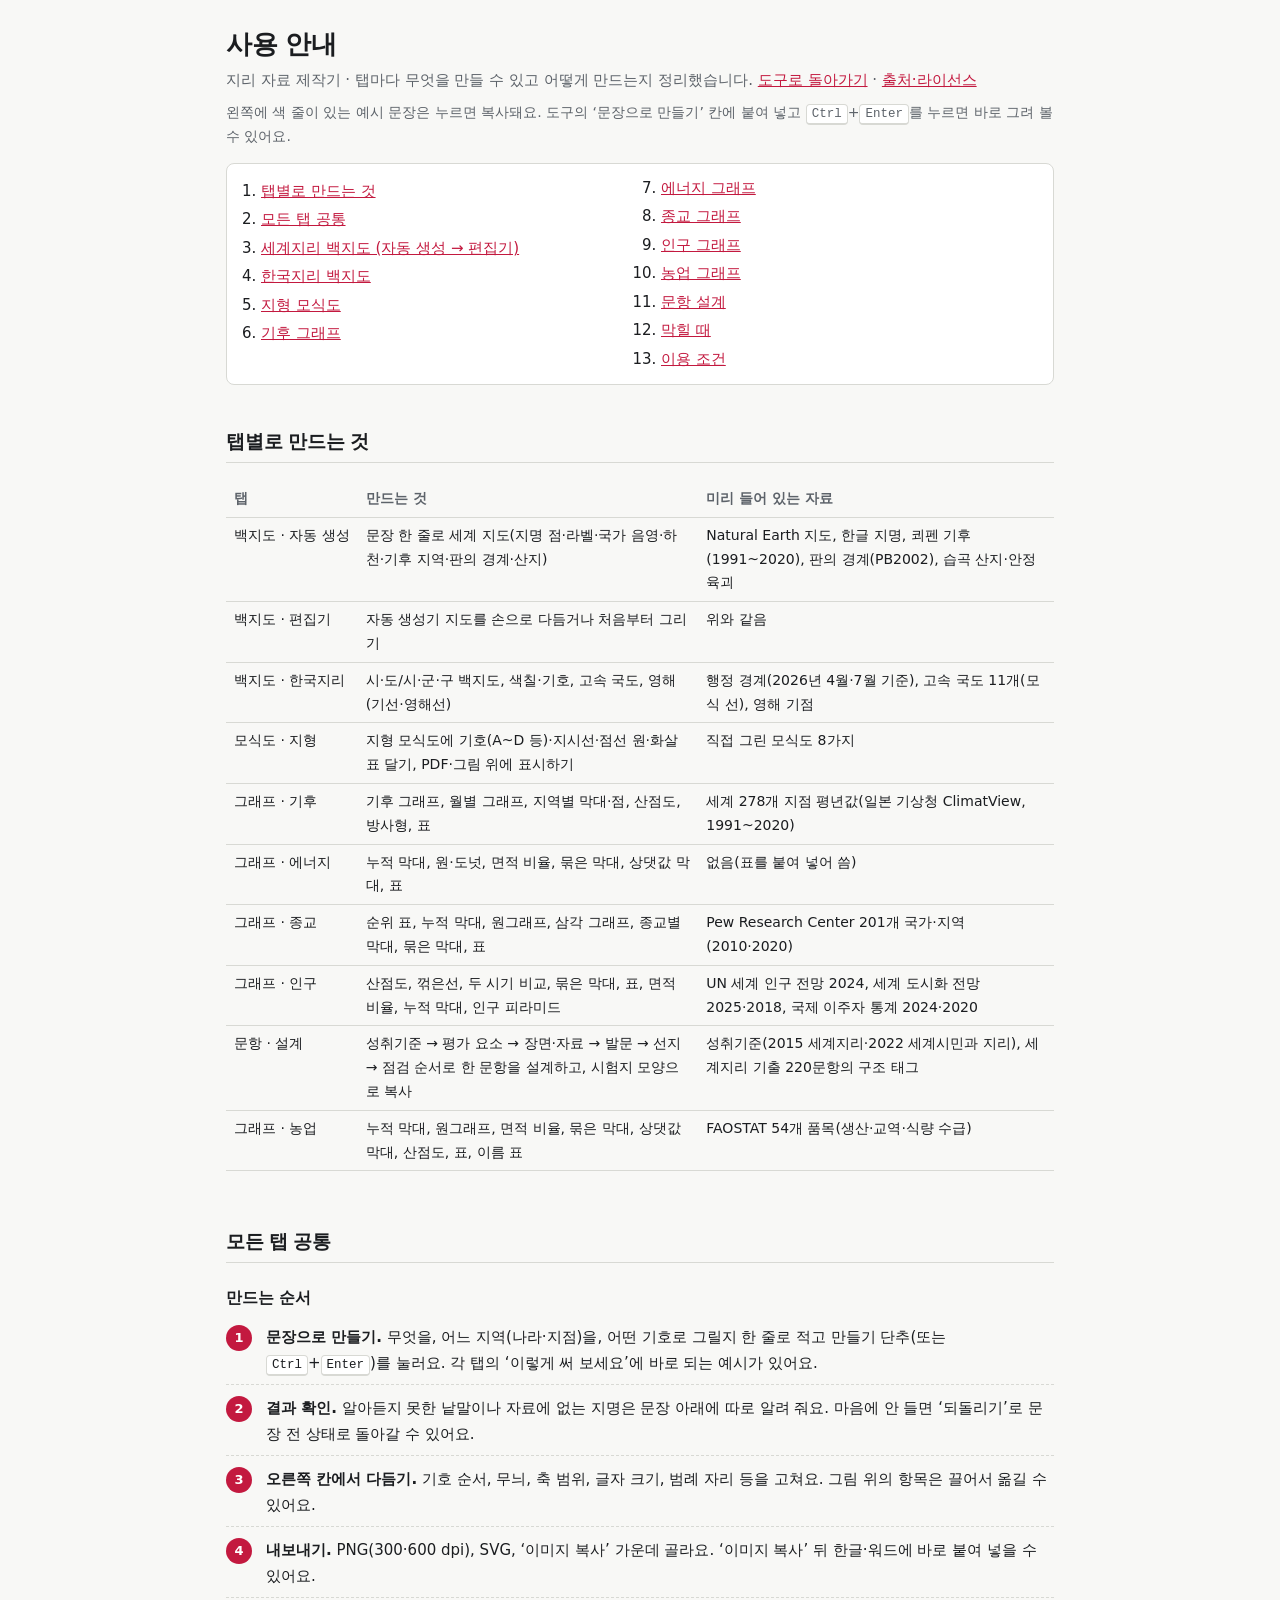
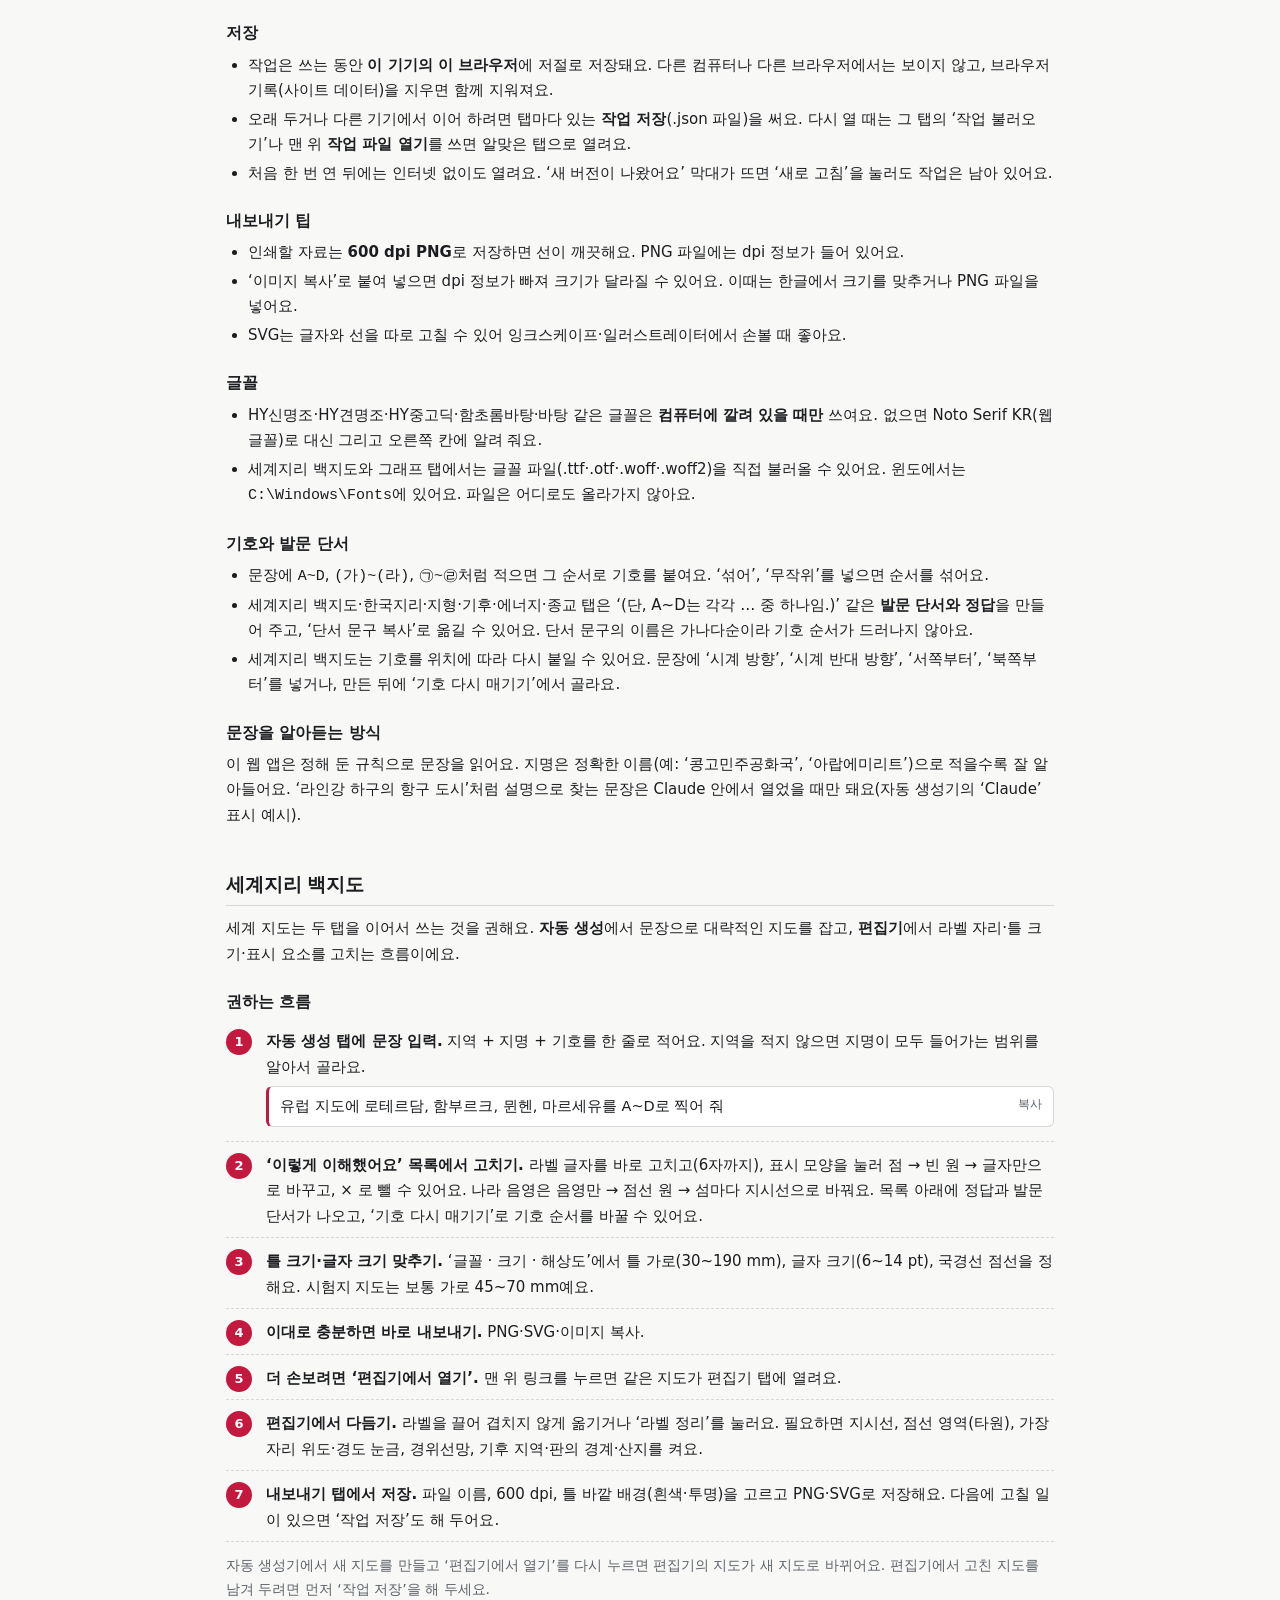
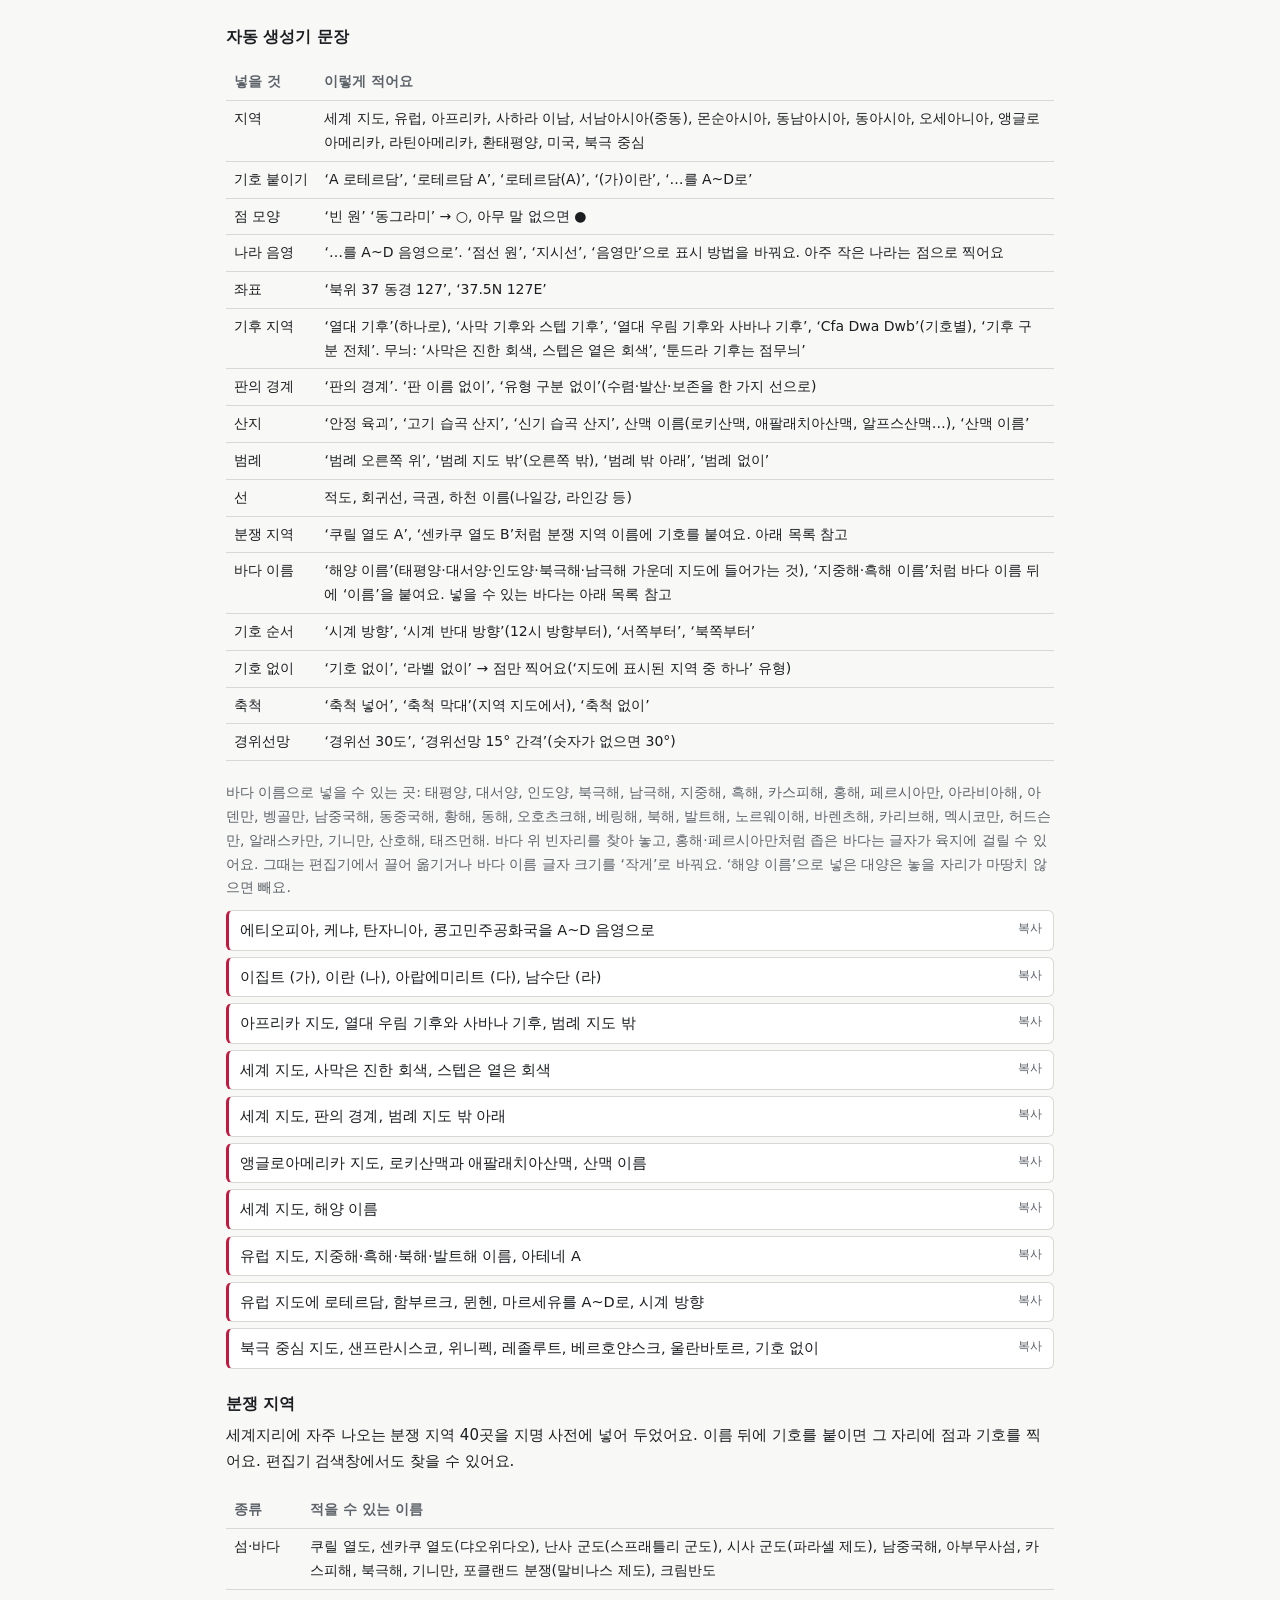
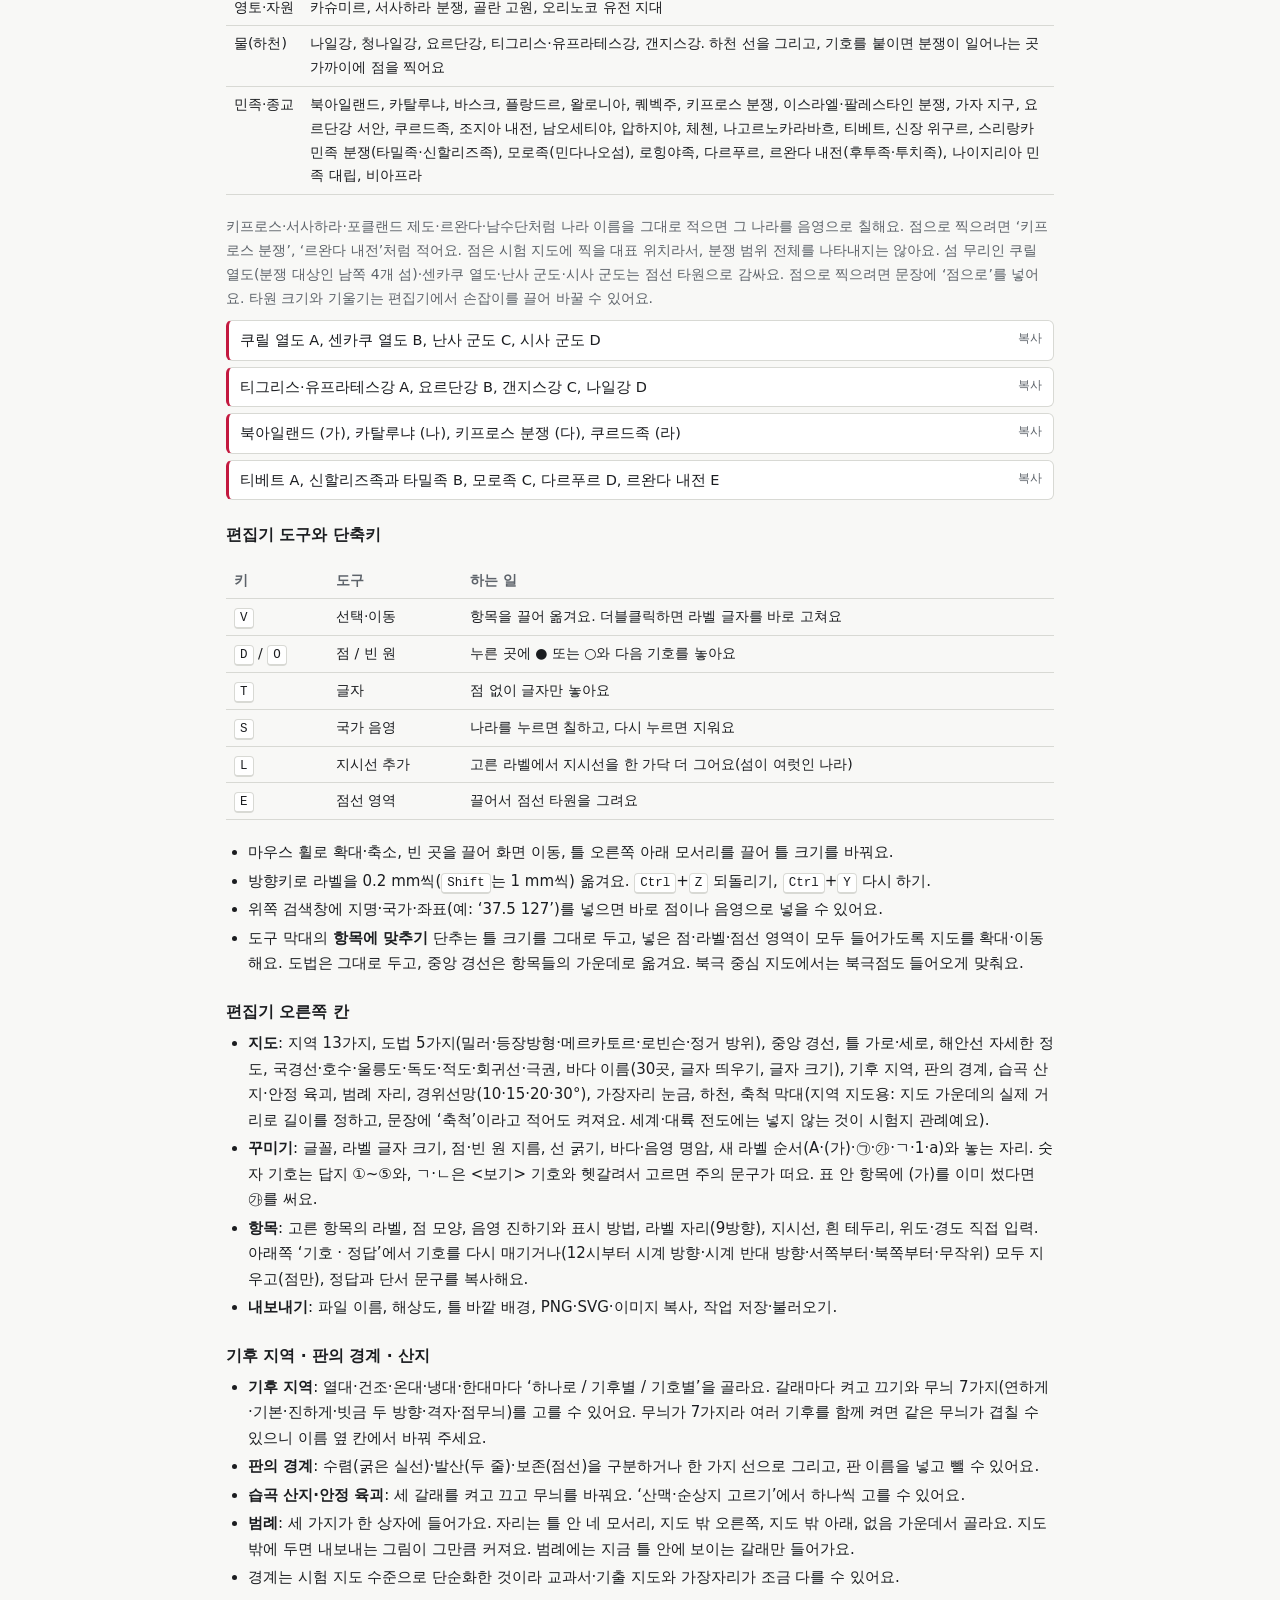
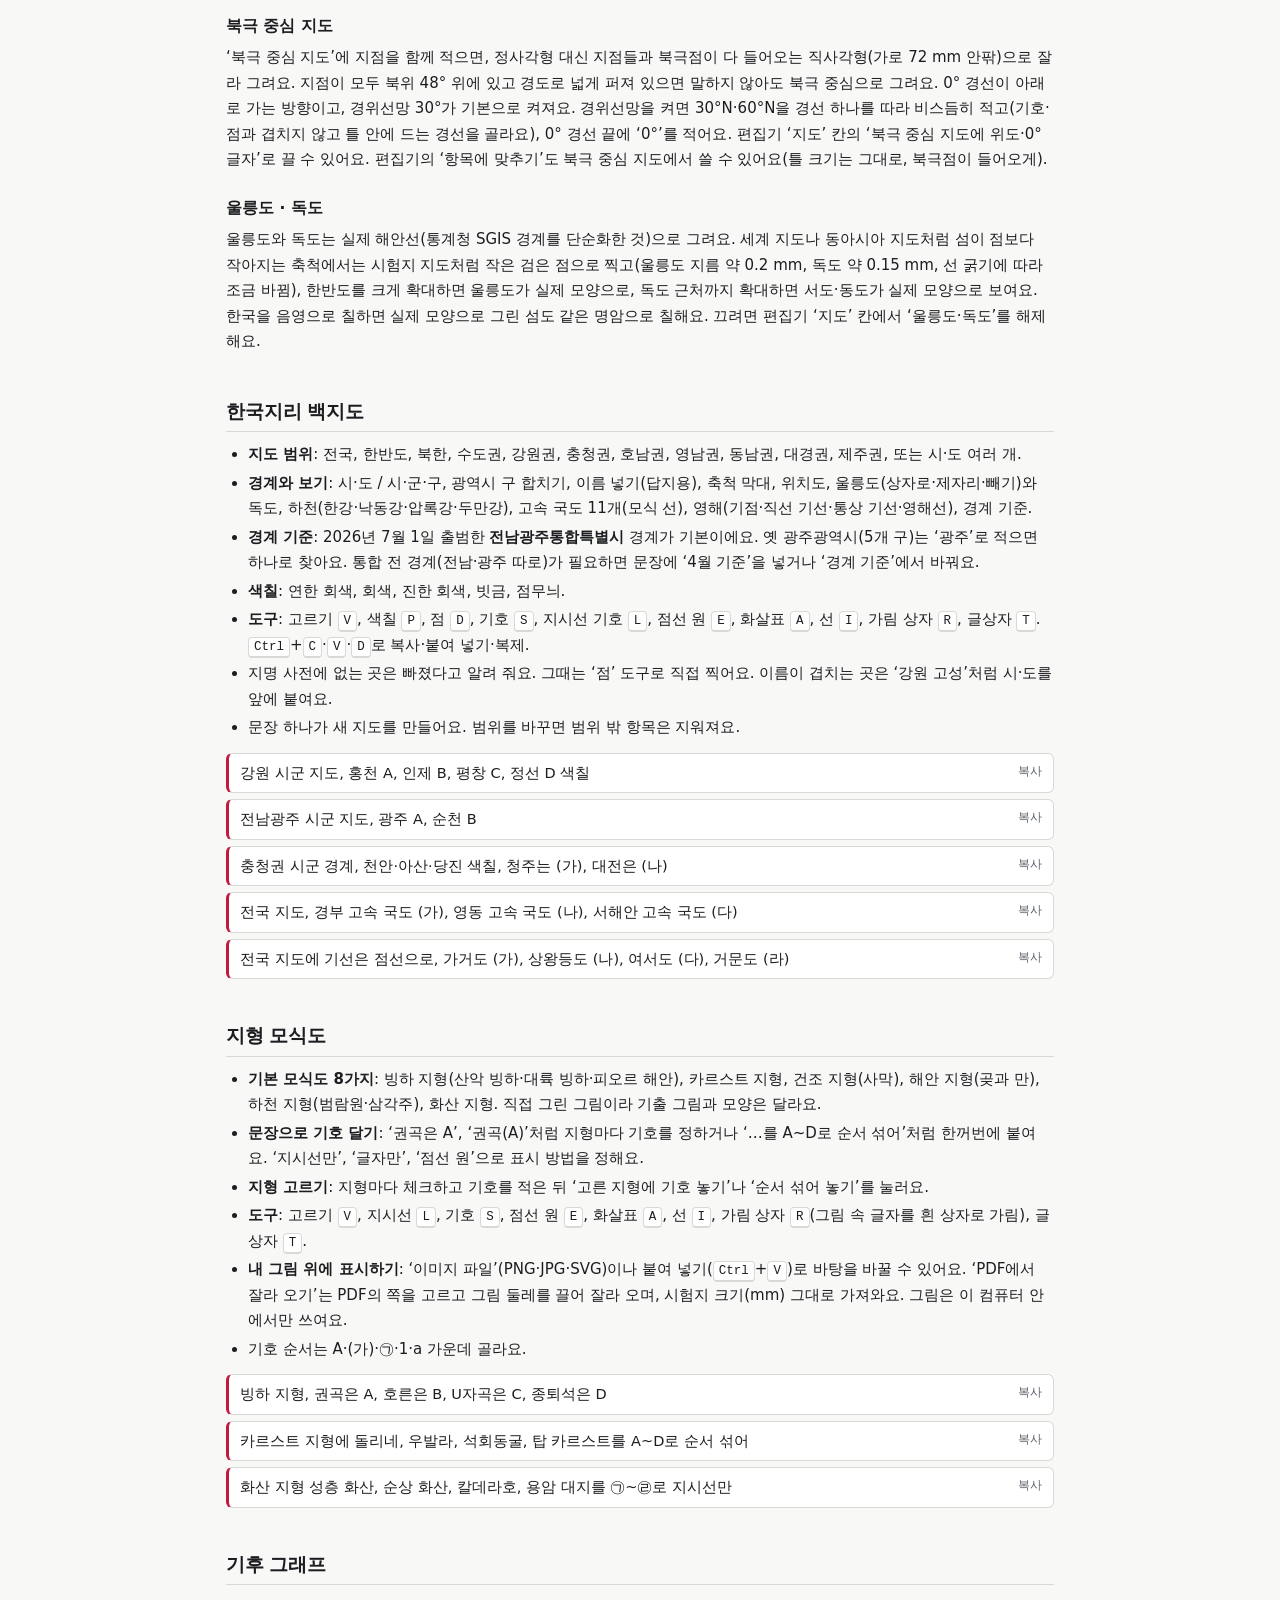
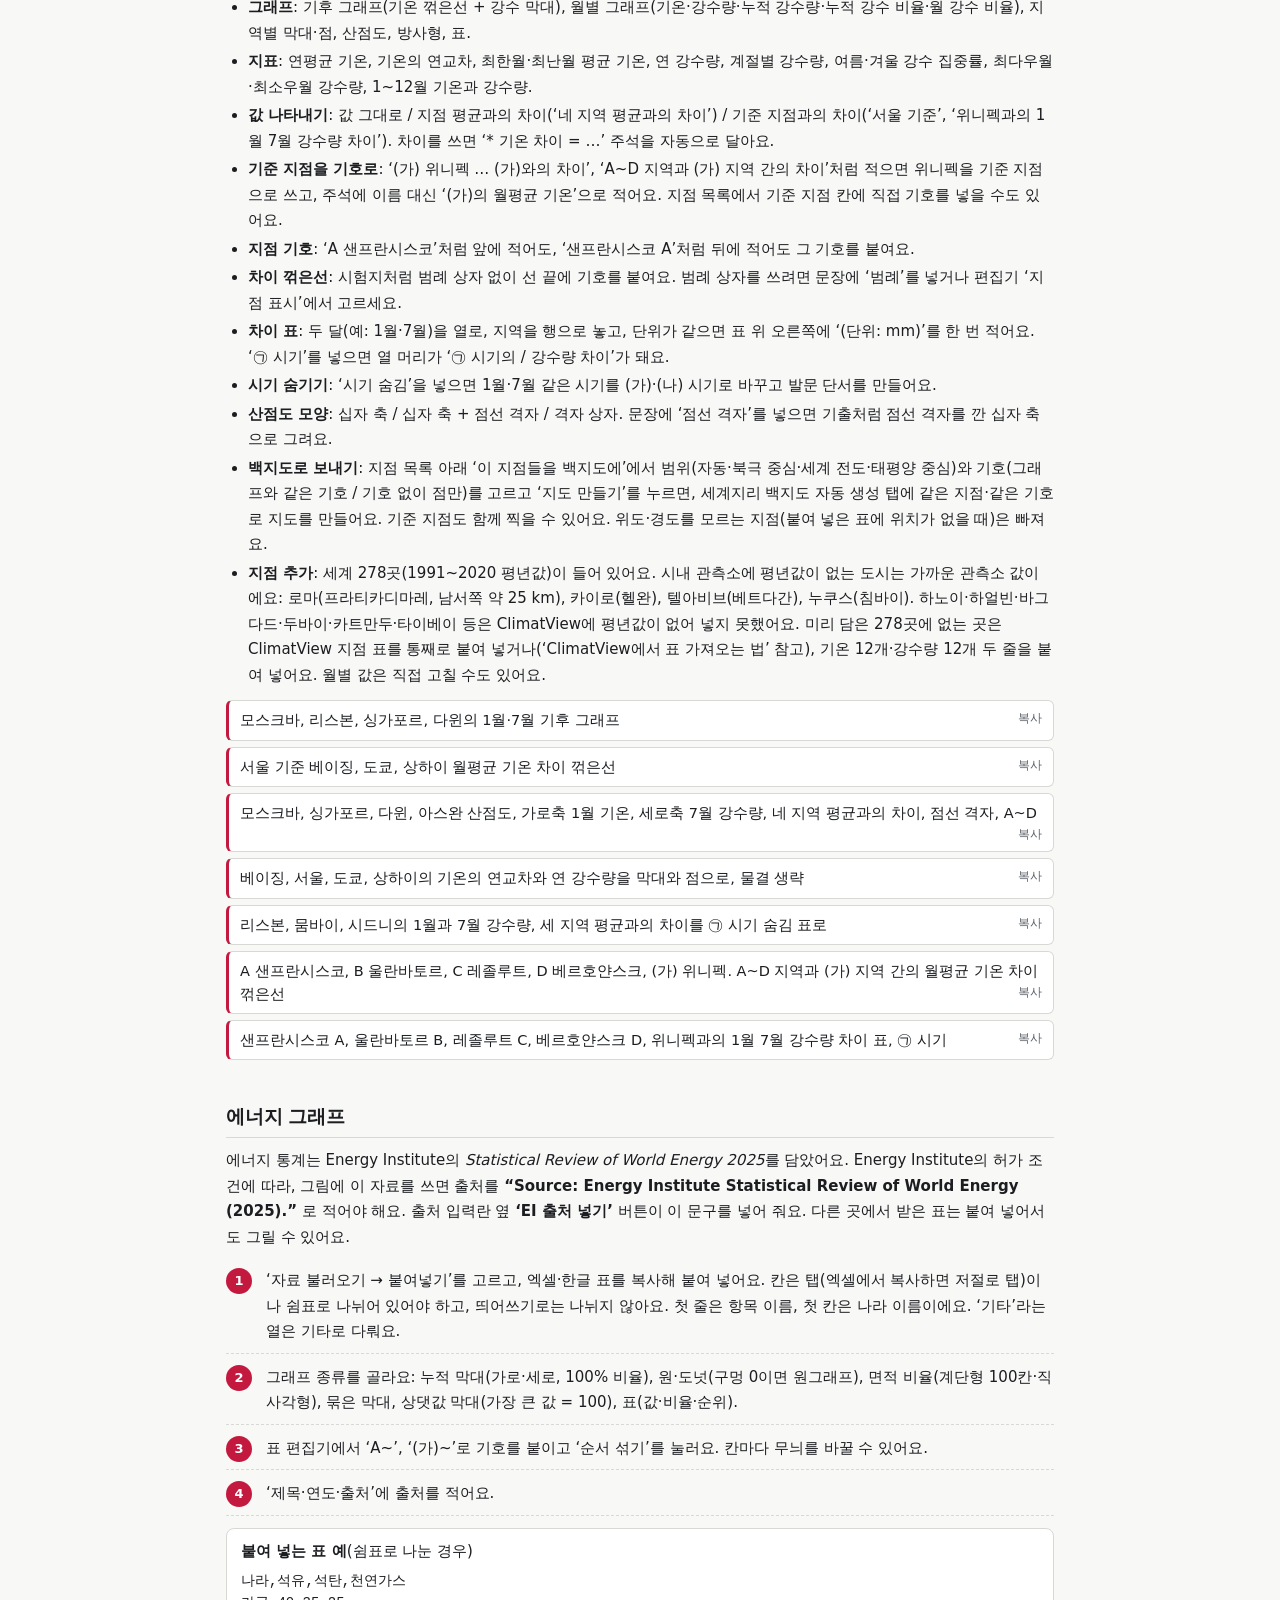
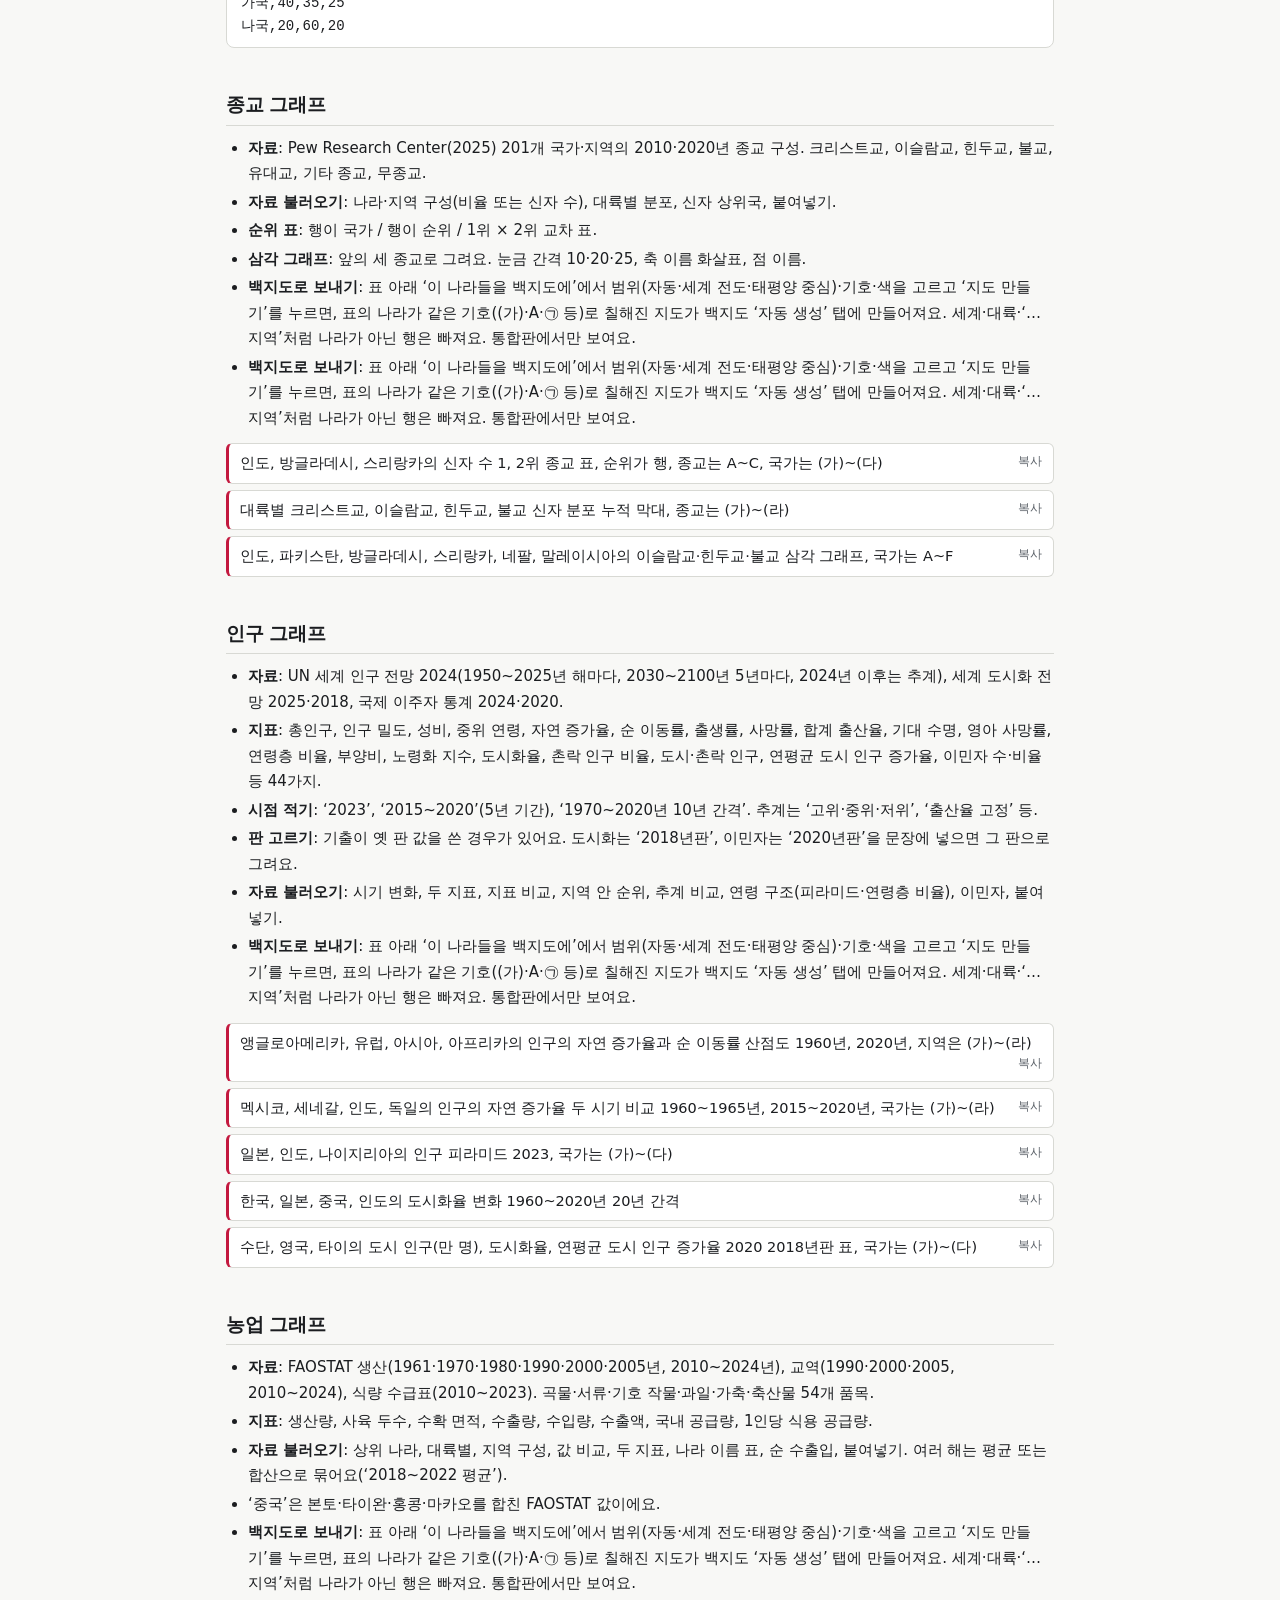
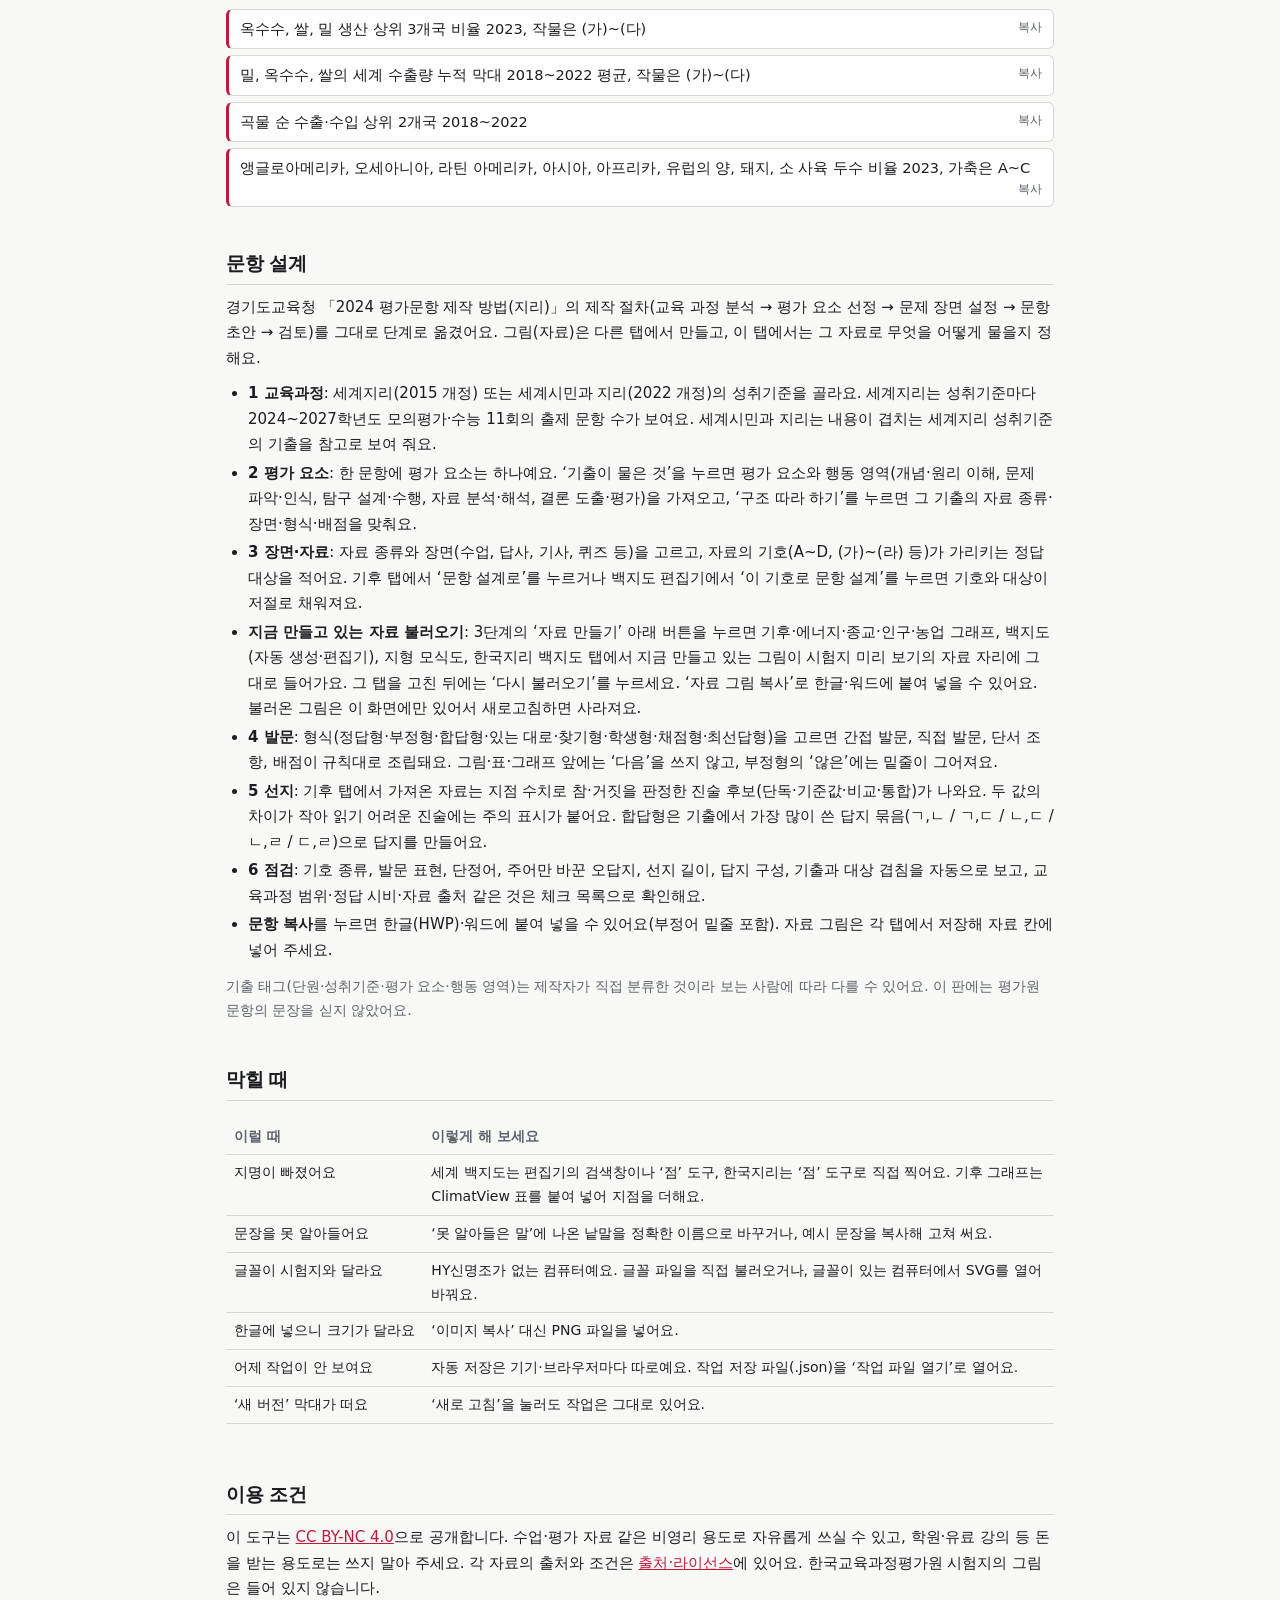
==== guide.html @ 66bf3bba "Add files via upload" ====
<!doctype html>
<html lang="ko">
<head>
<meta charset="utf-8">
<meta name="viewport" content="width=device-width,initial-scale=1">
<title>사용 안내</title>
<meta name="description" content="지리 자료 제작기로 만들 수 있는 것과 탭별 사용법">
<link rel="icon" href="icons/icon-32.png" sizes="32x32">
<style>
:root{--bg:#f8f8f6;--ink:#1b1d20;--muted:#5d636a;--line:#d8d9d4;--acc:#c3193f;--chip:#ecedea;--card:#ffffff}
@media (prefers-color-scheme: dark){:root:not([data-theme="light"]){--bg:#1c1e21;--ink:#e6e7e9;--muted:#a1a6ad;--line:#2f3338;--acc:#ff7390;--chip:#2a2d31;--card:#23262a;color-scheme:dark}}
:root[data-theme="dark"]{--bg:#1c1e21;--ink:#e6e7e9;--muted:#a1a6ad;--line:#2f3338;--acc:#ff7390;--chip:#2a2d31;--card:#23262a;color-scheme:dark}
*{box-sizing:border-box}
body{margin:0;background:var(--bg);color:var(--ink);font:15px/1.7 "IBM Plex Sans KR","Apple SD Gothic Neo","Malgun Gothic",system-ui,sans-serif}
main{max-width:860px;margin:0 auto;padding:28px 16px 64px}
h1{font:700 26px/1.3 "Noto Serif KR","HY신명조",Batang,serif;margin:0 0 6px}
h2{font:700 19px/1.4 "Noto Serif KR","HY신명조",Batang,serif;margin:44px 0 10px;padding-bottom:6px;border-bottom:1px solid var(--line);scroll-margin-top:12px}
h3{font-size:15.5px;margin:22px 0 6px}
p{margin:6px 0 10px}
p.lead{color:var(--muted);margin:0 0 8px}
a{color:var(--acc)}
ul,ol{margin:6px 0 12px;padding-left:22px}
li{margin:3px 0}
table{border-collapse:collapse;width:100%;font-size:14px;margin:8px 0 14px}
th,td{text-align:left;vertical-align:top;padding:6px 8px;border-bottom:1px solid var(--line)}
th{color:var(--muted);font-weight:600;white-space:nowrap}
td:first-child{white-space:nowrap}
.wrap{overflow-x:auto}
kbd{font:12.5px/1 ui-monospace,Consolas,monospace;border:1px solid var(--line);border-bottom-width:2px;border-radius:4px;padding:2px 5px;background:var(--card)}
.toc{columns:2 220px;column-gap:24px;margin:14px 0 4px;padding:12px 16px 12px 34px;background:var(--card);border:1px solid var(--line);border-radius:8px}
.toc li{break-inside:avoid}
.ex{display:block;width:100%;text-align:left;margin:6px 0;padding:8px 11px;border:1px solid var(--line);border-left:3px solid var(--acc);border-radius:6px;background:var(--card);color:var(--ink);font-family:inherit;font-size:14.5px;line-height:1.55;cursor:copy}
.ex:hover{border-color:var(--acc)}
.ex::after{content:"복사";float:right;margin-left:10px;color:var(--muted);font-size:12px}
.ex.ok::after{content:"복사했어요";color:var(--acc)}
.flow{counter-reset:s;list-style:none;padding-left:0}
.flow>li{counter-increment:s;position:relative;padding:8px 0 8px 40px;border-bottom:1px dashed var(--line)}
.flow>li::before{content:counter(s);position:absolute;left:0;top:8px;width:26px;height:26px;border-radius:50%;background:var(--acc);color:#fff;font:700 13px/26px system-ui;text-align:center}
.note{color:var(--muted);font-size:14px}
.tag{display:inline-block;font-size:12px;padding:0 7px;border-radius:10px;background:var(--chip);color:var(--muted);margin-left:6px;vertical-align:2px}
.box{padding:10px 14px;border:1px solid var(--line);border-radius:8px;background:var(--card);margin:10px 0}
</style>
</head>
<body>
<main>
<h1>사용 안내</h1>
<p class="lead">지리 자료 제작기 · 탭마다 무엇을 만들 수 있고 어떻게 만드는지 정리했습니다. <a href="./">도구로 돌아가기</a> · <a href="licenses.html">출처·라이선스</a></p>
<p class="note">왼쪽에 색 줄이 있는 예시 문장은 누르면 복사돼요. 도구의 ‘문장으로 만들기’ 칸에 붙여 넣고 <kbd>Ctrl</kbd>+<kbd>Enter</kbd>를 누르면 바로 그려 볼 수 있어요.</p>

<ol class="toc">
<li><a href="#what">탭별로 만드는 것</a></li>
<li><a href="#common">모든 탭 공통</a></li>
<li><a href="#map">세계지리 백지도 (자동 생성 → 편집기)</a></li>
<li><a href="#kmap">한국지리 백지도</a></li>
<li><a href="#landform">지형 모식도</a></li>
<li><a href="#climate">기후 그래프</a></li>
<li><a href="#energy">에너지 그래프</a></li>
<li><a href="#religion">종교 그래프</a></li>
<li><a href="#population">인구 그래프</a></li>
<li><a href="#agriculture">농업 그래프</a></li>
<li><a href="#item">문항 설계</a></li>
<li><a href="#faq">막힐 때</a></li>
<li><a href="#terms">이용 조건</a></li>
</ol>

<h2 id="what">탭별로 만드는 것</h2>
<div class="wrap"><table>
<tr><th>탭</th><th>만드는 것</th><th>미리 들어 있는 자료</th></tr>
<tr><td>백지도 · 자동 생성</td><td>문장 한 줄로 세계 지도(지명 점·라벨·국가 음영·하천·기후 지역·판의 경계·산지)</td><td>Natural Earth 지도, 한글 지명, 쾨펜 기후(1991~2020), 판의 경계(PB2002), 습곡 산지·안정 육괴</td></tr>
<tr><td>백지도 · 편집기</td><td>자동 생성기 지도를 손으로 다듬거나 처음부터 그리기</td><td>위와 같음</td></tr>
<tr><td>백지도 · 한국지리</td><td>시·도/시·군·구 백지도, 색칠·기호, 고속 국도, 영해(기선·영해선)</td><td>행정 경계(2026년 4월·7월 기준), 고속 국도 11개(모식 선), 영해 기점</td></tr>
<tr><td>모식도 · 지형</td><td>지형 모식도에 기호(A~D 등)·지시선·점선 원·화살표 달기, PDF·그림 위에 표시하기</td><td>직접 그린 모식도 8가지</td></tr>
<tr><td>그래프 · 기후</td><td>기후 그래프, 월별 그래프, 지역별 막대·점, 산점도, 방사형, 표</td><td>세계 278개 지점 평년값(일본 기상청 ClimatView, 1991~2020)</td></tr>
<tr><td>그래프 · 에너지</td><td>누적 막대, 원·도넛, 면적 비율, 묶은 막대, 상댓값 막대, 표</td><td>없음(표를 붙여 넣어 씀)</td></tr>
<tr><td>그래프 · 종교</td><td>순위 표, 누적 막대, 원그래프, 삼각 그래프, 종교별 막대, 묶은 막대, 표</td><td>Pew Research Center 201개 국가·지역(2010·2020)</td></tr>
<tr><td>그래프 · 인구</td><td>산점도, 꺾은선, 두 시기 비교, 묶은 막대, 표, 면적 비율, 누적 막대, 인구 피라미드</td><td>UN 세계 인구 전망 2024, 세계 도시화 전망 2025·2018, 국제 이주자 통계 2024·2020</td></tr>
<tr><td>문항 · 설계</td><td>성취기준 → 평가 요소 → 장면·자료 → 발문 → 선지 → 점검 순서로 한 문항을 설계하고, 시험지 모양으로 복사</td><td>성취기준(2015 세계지리·2022 세계시민과 지리), 세계지리 기출 220문항의 구조 태그</td></tr>
<tr><td>그래프 · 농업</td><td>누적 막대, 원그래프, 면적 비율, 묶은 막대, 상댓값 막대, 산점도, 표, 이름 표</td><td>FAOSTAT 54개 품목(생산·교역·식량 수급)</td></tr>
</table></div>

<h2 id="common">모든 탭 공통</h2>
<h3>만드는 순서</h3>
<ol class="flow">
<li><b>문장으로 만들기.</b> 무엇을, 어느 지역(나라·지점)을, 어떤 기호로 그릴지 한 줄로 적고 만들기 단추(또는 <kbd>Ctrl</kbd>+<kbd>Enter</kbd>)를 눌러요. 각 탭의 ‘이렇게 써 보세요’에 바로 되는 예시가 있어요.</li>
<li><b>결과 확인.</b> 알아듣지 못한 낱말이나 자료에 없는 지명은 문장 아래에 따로 알려 줘요. 마음에 안 들면 ‘되돌리기’로 문장 전 상태로 돌아갈 수 있어요.</li>
<li><b>오른쪽 칸에서 다듬기.</b> 기호 순서, 무늬, 축 범위, 글자 크기, 범례 자리 등을 고쳐요. 그림 위의 항목은 끌어서 옮길 수 있어요.</li>
<li><b>내보내기.</b> PNG(300·600 dpi), SVG, ‘이미지 복사’ 가운데 골라요. ‘이미지 복사’ 뒤 한글·워드에 바로 붙여 넣을 수 있어요.</li>
</ol>

<h3>저장</h3>
<ul>
<li>작업은 쓰는 동안 <b>이 기기의 이 브라우저</b>에 저절로 저장돼요. 다른 컴퓨터나 다른 브라우저에서는 보이지 않고, 브라우저 기록(사이트 데이터)을 지우면 함께 지워져요.</li>
<li>오래 두거나 다른 기기에서 이어 하려면 탭마다 있는 <b>작업 저장</b>(.json 파일)을 써요. 다시 열 때는 그 탭의 ‘작업 불러오기’나 맨 위 <b>작업 파일 열기</b>를 쓰면 알맞은 탭으로 열려요.</li>
<li>처음 한 번 연 뒤에는 인터넷 없이도 열려요. ‘새 버전이 나왔어요’ 막대가 뜨면 ‘새로 고침’을 눌러도 작업은 남아 있어요.</li>
</ul>

<h3>내보내기 팁</h3>
<ul>
<li>인쇄할 자료는 <b>600 dpi PNG</b>로 저장하면 선이 깨끗해요. PNG 파일에는 dpi 정보가 들어 있어요.</li>
<li>‘이미지 복사’로 붙여 넣으면 dpi 정보가 빠져 크기가 달라질 수 있어요. 이때는 한글에서 크기를 맞추거나 PNG 파일을 넣어요.</li>
<li>SVG는 글자와 선을 따로 고칠 수 있어 잉크스케이프·일러스트레이터에서 손볼 때 좋아요.</li>
</ul>

<h3>글꼴</h3>
<ul>
<li>HY신명조·HY견명조·HY중고딕·함초롬바탕·바탕 같은 글꼴은 <b>컴퓨터에 깔려 있을 때만</b> 쓰여요. 없으면 Noto Serif KR(웹 글꼴)로 대신 그리고 오른쪽 칸에 알려 줘요.</li>
<li>세계지리 백지도와 그래프 탭에서는 글꼴 파일(.ttf·.otf·.woff·.woff2)을 직접 불러올 수 있어요. 윈도에서는 <code>C:\Windows\Fonts</code>에 있어요. 파일은 어디로도 올라가지 않아요.</li>
</ul>

<h3>기호와 발문 단서</h3>
<ul>
<li>문장에 <code>A~D</code>, <code>(가)~(라)</code>, <code>㉠~㉣</code>처럼 적으면 그 순서로 기호를 붙여요. ‘섞어’, ‘무작위’를 넣으면 순서를 섞어요.</li>
<li>세계지리 백지도·한국지리·지형·기후·에너지·종교 탭은 ‘(단, A~D는 각각 … 중 하나임.)’ 같은 <b>발문 단서와 정답</b>을 만들어 주고, ‘단서 문구 복사’로 옮길 수 있어요. 단서 문구의 이름은 가나다순이라 기호 순서가 드러나지 않아요.</li>
<li>세계지리 백지도는 기호를 위치에 따라 다시 붙일 수 있어요. 문장에 ‘시계 방향’, ‘시계 반대 방향’, ‘서쪽부터’, ‘북쪽부터’를 넣거나, 만든 뒤에 ‘기호 다시 매기기’에서 골라요.</li>
</ul>

<h3>문장을 알아듣는 방식</h3>
<p>이 웹 앱은 정해 둔 규칙으로 문장을 읽어요. 지명은 정확한 이름(예: ‘콩고민주공화국’, ‘아랍에미리트’)으로 적을수록 잘 알아들어요. ‘라인강 하구의 항구 도시’처럼 설명으로 찾는 문장은 Claude 안에서 열었을 때만 돼요(자동 생성기의 ‘Claude’ 표시 예시).</p>

<h2 id="map">세계지리 백지도</h2>
<p>세계 지도는 두 탭을 이어서 쓰는 것을 권해요. <b>자동 생성</b>에서 문장으로 대략적인 지도를 잡고, <b>편집기</b>에서 라벨 자리·틀 크기·표시 요소를 고치는 흐름이에요.</p>

<h3>권하는 흐름</h3>
<ol class="flow">
<li><b>자동 생성 탭에 문장 입력.</b> 지역 + 지명 + 기호를 한 줄로 적어요. 지역을 적지 않으면 지명이 모두 들어가는 범위를 알아서 골라요.
<button class="ex" type="button">유럽 지도에 로테르담, 함부르크, 뮌헨, 마르세유를 A~D로 찍어 줘</button></li>
<li><b>‘이렇게 이해했어요’ 목록에서 고치기.</b> 라벨 글자를 바로 고치고(6자까지), 표시 모양을 눌러 점 → 빈 원 → 글자만으로 바꾸고, × 로 뺄 수 있어요. 나라 음영은 음영만 → 점선 원 → 섬마다 지시선으로 바꿔요. 목록 아래에 정답과 발문 단서가 나오고, ‘기호 다시 매기기’로 기호 순서를 바꿀 수 있어요.</li>
<li><b>틀 크기·글자 크기 맞추기.</b> ‘글꼴 · 크기 · 해상도’에서 틀 가로(30~190 mm), 글자 크기(6~14 pt), 국경선 점선을 정해요. 시험지 지도는 보통 가로 45~70 mm예요.</li>
<li><b>이대로 충분하면 바로 내보내기.</b> PNG·SVG·이미지 복사.</li>
<li><b>더 손보려면 ‘편집기에서 열기’.</b> 맨 위 링크를 누르면 같은 지도가 편집기 탭에 열려요.</li>
<li><b>편집기에서 다듬기.</b> 라벨을 끌어 겹치지 않게 옮기거나 ‘라벨 정리’를 눌러요. 필요하면 지시선, 점선 영역(타원), 가장자리 위도·경도 눈금, 경위선망, 기후 지역·판의 경계·산지를 켜요.</li>
<li><b>내보내기 탭에서 저장.</b> 파일 이름, 600 dpi, 틀 바깥 배경(흰색·투명)을 고르고 PNG·SVG로 저장해요. 다음에 고칠 일이 있으면 ‘작업 저장’도 해 두어요.</li>
</ol>
<p class="note">자동 생성기에서 새 지도를 만들고 ‘편집기에서 열기’를 다시 누르면 편집기의 지도가 새 지도로 바뀌어요. 편집기에서 고친 지도를 남겨 두려면 먼저 ‘작업 저장’을 해 두세요.</p>

<h3>자동 생성기 문장</h3>
<div class="wrap"><table>
<tr><th>넣을 것</th><th>이렇게 적어요</th></tr>
<tr><td>지역</td><td>세계 지도, 유럽, 아프리카, 사하라 이남, 서남아시아(중동), 몬순아시아, 동남아시아, 동아시아, 오세아니아, 앵글로아메리카, 라틴아메리카, 환태평양, 미국, 북극 중심</td></tr>
<tr><td>기호 붙이기</td><td>‘A 로테르담’, ‘로테르담 A’, ‘로테르담(A)’, ‘(가)이란’, ‘…를 A~D로’</td></tr>
<tr><td>점 모양</td><td>‘빈 원’ ‘동그라미’ → ○, 아무 말 없으면 ●</td></tr>
<tr><td>나라 음영</td><td>‘…를 A~D 음영으로’. ‘점선 원’, ‘지시선’, ‘음영만’으로 표시 방법을 바꿔요. 아주 작은 나라는 점으로 찍어요</td></tr>
<tr><td>좌표</td><td>‘북위 37 동경 127’, ‘37.5N 127E’</td></tr>
<tr><td>기후 지역</td><td>‘열대 기후’(하나로), ‘사막 기후와 스텝 기후’, ‘열대 우림 기후와 사바나 기후’, ‘Cfa Dwa Dwb’(기호별), ‘기후 구분 전체’. 무늬: ‘사막은 진한 회색, 스텝은 옅은 회색’, ‘툰드라 기후는 점무늬’</td></tr>
<tr><td>판의 경계</td><td>‘판의 경계’. ‘판 이름 없이’, ‘유형 구분 없이’(수렴·발산·보존을 한 가지 선으로)</td></tr>
<tr><td>산지</td><td>‘안정 육괴’, ‘고기 습곡 산지’, ‘신기 습곡 산지’, 산맥 이름(로키산맥, 애팔래치아산맥, 알프스산맥…), ‘산맥 이름’</td></tr>
<tr><td>범례</td><td>‘범례 오른쪽 위’, ‘범례 지도 밖’(오른쪽 밖), ‘범례 밖 아래’, ‘범례 없이’</td></tr>
<tr><td>선</td><td>적도, 회귀선, 극권, 하천 이름(나일강, 라인강 등)</td></tr>
<tr><td>분쟁 지역</td><td>‘쿠릴 열도 A’, ‘센카쿠 열도 B’처럼 분쟁 지역 이름에 기호를 붙여요. 아래 목록 참고</td></tr>
<tr><td>바다 이름</td><td>‘해양 이름’(태평양·대서양·인도양·북극해·남극해 가운데 지도에 들어가는 것), ‘지중해·흑해 이름’처럼 바다 이름 뒤에 ‘이름’을 붙여요. 넣을 수 있는 바다는 아래 목록 참고</td></tr>
<tr><td>기호 순서</td><td>‘시계 방향’, ‘시계 반대 방향’(12시 방향부터), ‘서쪽부터’, ‘북쪽부터’</td></tr>
<tr><td>기호 없이</td><td>‘기호 없이’, ‘라벨 없이’ → 점만 찍어요(‘지도에 표시된 지역 중 하나’ 유형)</td></tr>
<tr><td>축척</td><td>‘축척 넣어’, ‘축척 막대’(지역 지도에서), ‘축척 없이’</td></tr>
<tr><td>경위선망</td><td>‘경위선 30도’, ‘경위선망 15° 간격’(숫자가 없으면 30°)</td></tr>
</table></div>
<p class="note">바다 이름으로 넣을 수 있는 곳: 태평양, 대서양, 인도양, 북극해, 남극해, 지중해, 흑해, 카스피해, 홍해, 페르시아만, 아라비아해, 아덴만, 벵골만, 남중국해, 동중국해, 황해, 동해, 오호츠크해, 베링해, 북해, 발트해, 노르웨이해, 바렌츠해, 카리브해, 멕시코만, 허드슨만, 알래스카만, 기니만, 산호해, 태즈먼해. 바다 위 빈자리를 찾아 놓고, 홍해·페르시아만처럼 좁은 바다는 글자가 육지에 걸릴 수 있어요. 그때는 편집기에서 끌어 옮기거나 바다 이름 글자 크기를 ‘작게’로 바꿔요. ‘해양 이름’으로 넣은 대양은 놓을 자리가 마땅치 않으면 빼요.</p>
<button class="ex" type="button">에티오피아, 케냐, 탄자니아, 콩고민주공화국을 A~D 음영으로</button>
<button class="ex" type="button">이집트 (가), 이란 (나), 아랍에미리트 (다), 남수단 (라)</button>
<button class="ex" type="button">아프리카 지도, 열대 우림 기후와 사바나 기후, 범례 지도 밖</button>
<button class="ex" type="button">세계 지도, 사막은 진한 회색, 스텝은 옅은 회색</button>
<button class="ex" type="button">세계 지도, 판의 경계, 범례 지도 밖 아래</button>
<button class="ex" type="button">앵글로아메리카 지도, 로키산맥과 애팔래치아산맥, 산맥 이름</button>
<button class="ex" type="button">세계 지도, 해양 이름</button>
<button class="ex" type="button">유럽 지도, 지중해·흑해·북해·발트해 이름, 아테네 A</button>
<button class="ex" type="button">유럽 지도에 로테르담, 함부르크, 뮌헨, 마르세유를 A~D로, 시계 방향</button>
<button class="ex" type="button">북극 중심 지도, 샌프란시스코, 위니펙, 레졸루트, 베르호얀스크, 울란바토르, 기호 없이</button>

<h3 id="conflict">분쟁 지역</h3>
<p>세계지리에 자주 나오는 분쟁 지역 40곳을 지명 사전에 넣어 두었어요. 이름 뒤에 기호를 붙이면 그 자리에 점과 기호를 찍어요. 편집기 검색창에서도 찾을 수 있어요.</p>
<div class="wrap"><table>
<tr><th>종류</th><th>적을 수 있는 이름</th></tr>
<tr><td>섬·바다</td><td>쿠릴 열도, 센카쿠 열도(댜오위다오), 난사 군도(스프래틀리 군도), 시사 군도(파라셀 제도), 남중국해, 아부무사섬, 카스피해, 북극해, 기니만, 포클랜드 분쟁(말비나스 제도), 크림반도</td></tr>
<tr><td>영토·자원</td><td>카슈미르, 서사하라 분쟁, 골란 고원, 오리노코 유전 지대</td></tr>
<tr><td>물(하천)</td><td>나일강, 청나일강, 요르단강, 티그리스·유프라테스강, 갠지스강. 하천 선을 그리고, 기호를 붙이면 분쟁이 일어나는 곳 가까이에 점을 찍어요</td></tr>
<tr><td>민족·종교</td><td>북아일랜드, 카탈루냐, 바스크, 플랑드르, 왈로니아, 퀘벡주, 키프로스 분쟁, 이스라엘·팔레스타인 분쟁, 가자 지구, 요르단강 서안, 쿠르드족, 조지아 내전, 남오세티야, 압하지야, 체첸, 나고르노카라바흐, 티베트, 신장 위구르, 스리랑카 민족 분쟁(타밀족·신할리즈족), 모로족(민다나오섬), 로힝야족, 다르푸르, 르완다 내전(후투족·투치족), 나이지리아 민족 대립, 비아프라</td></tr>
</table></div>
<p class="note">키프로스·서사하라·포클랜드 제도·르완다·남수단처럼 나라 이름을 그대로 적으면 그 나라를 음영으로 칠해요. 점으로 찍으려면 ‘키프로스 분쟁’, ‘르완다 내전’처럼 적어요. 점은 시험 지도에 찍을 대표 위치라서, 분쟁 범위 전체를 나타내지는 않아요. 섬 무리인 쿠릴 열도(분쟁 대상인 남쪽 4개 섬)·센카쿠 열도·난사 군도·시사 군도는 점선 타원으로 감싸요. 점으로 찍으려면 문장에 ‘점으로’를 넣어요. 타원 크기와 기울기는 편집기에서 손잡이를 끌어 바꿀 수 있어요.</p>
<button class="ex" type="button">쿠릴 열도 A, 센카쿠 열도 B, 난사 군도 C, 시사 군도 D</button>
<button class="ex" type="button">티그리스·유프라테스강 A, 요르단강 B, 갠지스강 C, 나일강 D</button>
<button class="ex" type="button">북아일랜드 (가), 카탈루냐 (나), 키프로스 분쟁 (다), 쿠르드족 (라)</button>
<button class="ex" type="button">티베트 A, 신할리즈족과 타밀족 B, 모로족 C, 다르푸르 D, 르완다 내전 E</button>

<h3>편집기 도구와 단축키</h3>
<div class="wrap"><table>
<tr><th>키</th><th>도구</th><th>하는 일</th></tr>
<tr><td><kbd>V</kbd></td><td>선택·이동</td><td>항목을 끌어 옮겨요. 더블클릭하면 라벨 글자를 바로 고쳐요</td></tr>
<tr><td><kbd>D</kbd> / <kbd>O</kbd></td><td>점 / 빈 원</td><td>누른 곳에 ● 또는 ○와 다음 기호를 놓아요</td></tr>
<tr><td><kbd>T</kbd></td><td>글자</td><td>점 없이 글자만 놓아요</td></tr>
<tr><td><kbd>S</kbd></td><td>국가 음영</td><td>나라를 누르면 칠하고, 다시 누르면 지워요</td></tr>
<tr><td><kbd>L</kbd></td><td>지시선 추가</td><td>고른 라벨에서 지시선을 한 가닥 더 그어요(섬이 여럿인 나라)</td></tr>
<tr><td><kbd>E</kbd></td><td>점선 영역</td><td>끌어서 점선 타원을 그려요</td></tr>
</table></div>
<ul>
<li>마우스 휠로 확대·축소, 빈 곳을 끌어 화면 이동, 틀 오른쪽 아래 모서리를 끌어 틀 크기를 바꿔요.</li>
<li>방향키로 라벨을 0.2 mm씩(<kbd>Shift</kbd>는 1 mm씩) 옮겨요. <kbd>Ctrl</kbd>+<kbd>Z</kbd> 되돌리기, <kbd>Ctrl</kbd>+<kbd>Y</kbd> 다시 하기.</li>
<li>위쪽 검색창에 지명·국가·좌표(예: ‘37.5 127’)를 넣으면 바로 점이나 음영으로 넣을 수 있어요.</li>
<li>도구 막대의 <b>항목에 맞추기</b> 단추는 틀 크기를 그대로 두고, 넣은 점·라벨·점선 영역이 모두 들어가도록 지도를 확대·이동해요. 도법은 그대로 두고, 중앙 경선은 항목들의 가운데로 옮겨요. 북극 중심 지도에서는 북극점도 들어오게 맞춰요.</li>
</ul>

<h3>편집기 오른쪽 칸</h3>
<ul>
<li><b>지도</b>: 지역 13가지, 도법 5가지(밀러·등장방형·메르카토르·로빈슨·정거 방위), 중앙 경선, 틀 가로·세로, 해안선 자세한 정도, 국경선·호수·울릉도·독도·적도·회귀선·극권, 바다 이름(30곳, 글자 띄우기, 글자 크기), 기후 지역, 판의 경계, 습곡 산지·안정 육괴, 범례 자리, 경위선망(10·15·20·30°), 가장자리 눈금, 하천, 축척 막대(지역 지도용: 지도 가운데의 실제 거리로 길이를 정하고, 문장에 ‘축척’이라고 적어도 켜져요. 세계·대륙 전도에는 넣지 않는 것이 시험지 관례예요).</li>
<li><b>꾸미기</b>: 글꼴, 라벨 글자 크기, 점·빈 원 지름, 선 굵기, 바다·음영 명암, 새 라벨 순서(A·(가)·㉠·㉮·ㄱ·1·a)와 놓는 자리. 숫자 기호는 답지 ①~⑤와, ㄱ·ㄴ은 &lt;보기&gt; 기호와 헷갈려서 고르면 주의 문구가 떠요. 표 안 항목에 (가)를 이미 썼다면 ㉮를 써요.</li>
<li><b>항목</b>: 고른 항목의 라벨, 점 모양, 음영 진하기와 표시 방법, 라벨 자리(9방향), 지시선, 흰 테두리, 위도·경도 직접 입력. 아래쪽 ‘기호 · 정답’에서 기호를 다시 매기거나(12시부터 시계 방향·시계 반대 방향·서쪽부터·북쪽부터·무작위) 모두 지우고(점만), 정답과 단서 문구를 복사해요.</li>
<li><b>내보내기</b>: 파일 이름, 해상도, 틀 바깥 배경, PNG·SVG·이미지 복사, 작업 저장·불러오기.</li>
</ul>

<h3>기후 지역 · 판의 경계 · 산지</h3>
<ul>
<li><b>기후 지역</b>: 열대·건조·온대·냉대·한대마다 ‘하나로 / 기후별 / 기호별’을 골라요. 갈래마다 켜고 끄기와 무늬 7가지(연하게·기본·진하게·빗금 두 방향·격자·점무늬)를 고를 수 있어요. 무늬가 7가지라 여러 기후를 함께 켜면 같은 무늬가 겹칠 수 있으니 이름 옆 칸에서 바꿔 주세요.</li>
<li><b>판의 경계</b>: 수렴(굵은 실선)·발산(두 줄)·보존(점선)을 구분하거나 한 가지 선으로 그리고, 판 이름을 넣고 뺄 수 있어요.</li>
<li><b>습곡 산지·안정 육괴</b>: 세 갈래를 켜고 끄고 무늬를 바꿔요. ‘산맥·순상지 고르기’에서 하나씩 고를 수 있어요.</li>
<li><b>범례</b>: 세 가지가 한 상자에 들어가요. 자리는 틀 안 네 모서리, 지도 밖 오른쪽, 지도 밖 아래, 없음 가운데서 골라요. 지도 밖에 두면 내보내는 그림이 그만큼 커져요. 범례에는 지금 틀 안에 보이는 갈래만 들어가요.</li>
<li>경계는 시험 지도 수준으로 단순화한 것이라 교과서·기출 지도와 가장자리가 조금 다를 수 있어요.</li>
</ul>

<h3>북극 중심 지도</h3>
<p>‘북극 중심 지도’에 지점을 함께 적으면, 정사각형 대신 지점들과 북극점이 다 들어오는 직사각형(가로 72 mm 안팎)으로 잘라 그려요. 지점이 모두 북위 48° 위에 있고 경도로 넓게 퍼져 있으면 말하지 않아도 북극 중심으로 그려요. 0° 경선이 아래로 가는 방향이고, 경위선망 30°가 기본으로 켜져요. 경위선망을 켜면 30°N·60°N을 경선 하나를 따라 비스듬히 적고(기호·점과 겹치지 않고 틀 안에 드는 경선을 골라요), 0° 경선 끝에 ‘0°’를 적어요. 편집기 ‘지도’ 칸의 ‘북극 중심 지도에 위도·0° 글자’로 끌 수 있어요. 편집기의 ‘항목에 맞추기’도 북극 중심 지도에서 쓸 수 있어요(틀 크기는 그대로, 북극점이 들어오게).</p>

<h3>울릉도 · 독도</h3>
<p>울릉도와 독도는 실제 해안선(통계청 SGIS 경계를 단순화한 것)으로 그려요. 세계 지도나 동아시아 지도처럼 섬이 점보다 작아지는 축척에서는 시험지 지도처럼 작은 검은 점으로 찍고(울릉도 지름 약 0.2 mm, 독도 약 0.15 mm, 선 굵기에 따라 조금 바뀜), 한반도를 크게 확대하면 울릉도가 실제 모양으로, 독도 근처까지 확대하면 서도·동도가 실제 모양으로 보여요. 한국을 음영으로 칠하면 실제 모양으로 그린 섬도 같은 명암으로 칠해요. 끄려면 편집기 ‘지도’ 칸에서 ‘울릉도·독도’를 해제해요.</p>

<h2 id="kmap">한국지리 백지도</h2>
<ul>
<li><b>지도 범위</b>: 전국, 한반도, 북한, 수도권, 강원권, 충청권, 호남권, 영남권, 동남권, 대경권, 제주권, 또는 시·도 여러 개.</li>
<li><b>경계와 보기</b>: 시·도 / 시·군·구, 광역시 구 합치기, 이름 넣기(답지용), 축척 막대, 위치도, 울릉도(상자로·제자리·빼기)와 독도, 하천(한강·낙동강·압록강·두만강), 고속 국도 11개(모식 선), 영해(기점·직선 기선·통상 기선·영해선), 경계 기준.</li>
<li><b>경계 기준</b>: 2026년 7월 1일 출범한 <b>전남광주통합특별시</b> 경계가 기본이에요. 옛 광주광역시(5개 구)는 ‘광주’로 적으면 하나로 찾아요. 통합 전 경계(전남·광주 따로)가 필요하면 문장에 ‘4월 기준’을 넣거나 ‘경계 기준’에서 바꿔요.</li>
<li><b>색칠</b>: 연한 회색, 회색, 진한 회색, 빗금, 점무늬.</li>
<li><b>도구</b>: 고르기 <kbd>V</kbd>, 색칠 <kbd>P</kbd>, 점 <kbd>D</kbd>, 기호 <kbd>S</kbd>, 지시선 기호 <kbd>L</kbd>, 점선 원 <kbd>E</kbd>, 화살표 <kbd>A</kbd>, 선 <kbd>I</kbd>, 가림 상자 <kbd>R</kbd>, 글상자 <kbd>T</kbd>. <kbd>Ctrl</kbd>+<kbd>C</kbd>·<kbd>V</kbd>·<kbd>D</kbd>로 복사·붙여 넣기·복제.</li>
<li>지명 사전에 없는 곳은 빠졌다고 알려 줘요. 그때는 ‘점’ 도구로 직접 찍어요. 이름이 겹치는 곳은 ‘강원 고성’처럼 시·도를 앞에 붙여요.</li>
<li>문장 하나가 새 지도를 만들어요. 범위를 바꾸면 범위 밖 항목은 지워져요.</li>
</ul>
<button class="ex" type="button">강원 시군 지도, 홍천 A, 인제 B, 평창 C, 정선 D 색칠</button>
<button class="ex" type="button">전남광주 시군 지도, 광주 A, 순천 B</button>
<button class="ex" type="button">충청권 시군 경계, 천안·아산·당진 색칠, 청주는 (가), 대전은 (나)</button>
<button class="ex" type="button">전국 지도, 경부 고속 국도 (가), 영동 고속 국도 (나), 서해안 고속 국도 (다)</button>
<button class="ex" type="button">전국 지도에 기선은 점선으로, 가거도 (가), 상왕등도 (나), 여서도 (다), 거문도 (라)</button>

<h2 id="landform">지형 모식도</h2>
<ul>
<li><b>기본 모식도 8가지</b>: 빙하 지형(산악 빙하·대륙 빙하·피오르 해안), 카르스트 지형, 건조 지형(사막), 해안 지형(곶과 만), 하천 지형(범람원·삼각주), 화산 지형. 직접 그린 그림이라 기출 그림과 모양은 달라요.</li>
<li><b>문장으로 기호 달기</b>: ‘권곡은 A’, ‘권곡(A)’처럼 지형마다 기호를 정하거나 ‘…를 A~D로 순서 섞어’처럼 한꺼번에 붙여요. ‘지시선만’, ‘글자만’, ‘점선 원’으로 표시 방법을 정해요.</li>
<li><b>지형 고르기</b>: 지형마다 체크하고 기호를 적은 뒤 ‘고른 지형에 기호 놓기’나 ‘순서 섞어 놓기’를 눌러요.</li>
<li><b>도구</b>: 고르기 <kbd>V</kbd>, 지시선 <kbd>L</kbd>, 기호 <kbd>S</kbd>, 점선 원 <kbd>E</kbd>, 화살표 <kbd>A</kbd>, 선 <kbd>I</kbd>, 가림 상자 <kbd>R</kbd>(그림 속 글자를 흰 상자로 가림), 글상자 <kbd>T</kbd>.</li>
<li><b>내 그림 위에 표시하기</b>: ‘이미지 파일’(PNG·JPG·SVG)이나 붙여 넣기(<kbd>Ctrl</kbd>+<kbd>V</kbd>)로 바탕을 바꿀 수 있어요. ‘PDF에서 잘라 오기’는 PDF의 쪽을 고르고 그림 둘레를 끌어 잘라 오며, 시험지 크기(mm) 그대로 가져와요. 그림은 이 컴퓨터 안에서만 쓰여요.</li>
<li>기호 순서는 A·(가)·㉠·1·a 가운데 골라요.</li>
</ul>
<button class="ex" type="button">빙하 지형, 권곡은 A, 호른은 B, U자곡은 C, 종퇴석은 D</button>
<button class="ex" type="button">카르스트 지형에 돌리네, 우발라, 석회동굴, 탑 카르스트를 A~D로 순서 섞어</button>
<button class="ex" type="button">화산 지형 성층 화산, 순상 화산, 칼데라호, 용암 대지를 ㉠~㉣로 지시선만</button>

<h2 id="climate">기후 그래프</h2>
<ul>
<li><b>그래프</b>: 기후 그래프(기온 꺾은선 + 강수 막대), 월별 그래프(기온·강수량·누적 강수량·누적 강수 비율·월 강수 비율), 지역별 막대·점, 산점도, 방사형, 표.</li>
<li><b>지표</b>: 연평균 기온, 기온의 연교차, 최한월·최난월 평균 기온, 연 강수량, 계절별 강수량, 여름·겨울 강수 집중률, 최다우월·최소우월 강수량, 1~12월 기온과 강수량.</li>
<li><b>값 나타내기</b>: 값 그대로 / 지점 평균과의 차이(‘네 지역 평균과의 차이’) / 기준 지점과의 차이(‘서울 기준’, ‘위니펙과의 1월 7월 강수량 차이’). 차이를 쓰면 ‘* 기온 차이 = …’ 주석을 자동으로 달아요.</li>
<li><b>기준 지점을 기호로</b>: ‘(가) 위니펙 … (가)와의 차이’, ‘A~D 지역과 (가) 지역 간의 차이’처럼 적으면 위니펙을 기준 지점으로 쓰고, 주석에 이름 대신 ‘(가)의 월평균 기온’으로 적어요. 지점 목록에서 기준 지점 칸에 직접 기호를 넣을 수도 있어요.</li>
<li><b>지점 기호</b>: ‘A 샌프란시스코’처럼 앞에 적어도, ‘샌프란시스코 A’처럼 뒤에 적어도 그 기호를 붙여요.</li>
<li><b>차이 꺾은선</b>: 시험지처럼 범례 상자 없이 선 끝에 기호를 붙여요. 범례 상자를 쓰려면 문장에 ‘범례’를 넣거나 편집기 ‘지점 표시’에서 고르세요.</li>
<li><b>차이 표</b>: 두 달(예: 1월·7월)을 열로, 지역을 행으로 놓고, 단위가 같으면 표 위 오른쪽에 ‘(단위: mm)’를 한 번 적어요. ‘㉠ 시기’를 넣으면 열 머리가 ‘㉠ 시기의 / 강수량 차이’가 돼요.</li>
<li><b>시기 숨기기</b>: ‘시기 숨김’을 넣으면 1월·7월 같은 시기를 (가)·(나) 시기로 바꾸고 발문 단서를 만들어요.</li>
<li><b>산점도 모양</b>: 십자 축 / 십자 축 + 점선 격자 / 격자 상자. 문장에 ‘점선 격자’를 넣으면 기출처럼 점선 격자를 깐 십자 축으로 그려요.</li>
<li><b>백지도로 보내기</b>: 지점 목록 아래 ‘이 지점들을 백지도에’에서 범위(자동·북극 중심·세계 전도·태평양 중심)와 기호(그래프와 같은 기호 / 기호 없이 점만)를 고르고 ‘지도 만들기’를 누르면, 세계지리 백지도 자동 생성 탭에 같은 지점·같은 기호로 지도를 만들어요. 기준 지점도 함께 찍을 수 있어요. 위도·경도를 모르는 지점(붙여 넣은 표에 위치가 없을 때)은 빠져요.</li>
<li><b>지점 추가</b>: 세계 278곳(1991~2020 평년값)이 들어 있어요. 시내 관측소에 평년값이 없는 도시는 가까운 관측소 값이에요: 로마(프라티카디마레, 남서쪽 약 25 km), 카이로(헬완), 텔아비브(베트다간), 누쿠스(침바이). 하노이·하얼빈·바그다드·두바이·카트만두·타이베이 등은 ClimatView에 평년값이 없어 넣지 못했어요. 미리 담은 278곳에 없는 곳은 ClimatView 지점 표를 통째로 붙여 넣거나(‘ClimatView에서 표 가져오는 법’ 참고), 기온 12개·강수량 12개 두 줄을 붙여 넣어요. 월별 값은 직접 고칠 수도 있어요.</li>
</ul>
<button class="ex" type="button">모스크바, 리스본, 싱가포르, 다윈의 1월·7월 기후 그래프</button>
<button class="ex" type="button">서울 기준 베이징, 도쿄, 상하이 월평균 기온 차이 꺾은선</button>
<button class="ex" type="button">모스크바, 싱가포르, 다윈, 아스완 산점도, 가로축 1월 기온, 세로축 7월 강수량, 네 지역 평균과의 차이, 점선 격자, A~D</button>
<button class="ex" type="button">베이징, 서울, 도쿄, 상하이의 기온의 연교차와 연 강수량을 막대와 점으로, 물결 생략</button>
<button class="ex" type="button">리스본, 뭄바이, 시드니의 1월과 7월 강수량, 세 지역 평균과의 차이를 ㉠ 시기 숨김 표로</button>
<button class="ex" type="button">A 샌프란시스코, B 울란바토르, C 레졸루트, D 베르호얀스크, (가) 위니펙. A~D 지역과 (가) 지역 간의 월평균 기온 차이 꺾은선</button>
<button class="ex" type="button">샌프란시스코 A, 울란바토르 B, 레졸루트 C, 베르호얀스크 D, 위니펙과의 1월 7월 강수량 차이 표, ㉠ 시기</button>

<h2 id="energy">에너지 그래프</h2>
<p>에너지 통계는 Energy Institute의 <i>Statistical Review of World Energy 2025</i>를 담았어요. Energy Institute의 허가 조건에 따라, 그림에 이 자료를 쓰면 출처를 <b>“Source: Energy Institute Statistical Review of World Energy (2025).”</b> 로 적어야 해요. 출처 입력란 옆 <b>‘EI 출처 넣기’</b> 버튼이 이 문구를 넣어 줘요. 다른 곳에서 받은 표는 붙여 넣어서도 그릴 수 있어요.</p>
<ol class="flow">
<li>‘자료 불러오기 → 붙여넣기’를 고르고, 엑셀·한글 표를 복사해 붙여 넣어요. 칸은 탭(엑셀에서 복사하면 저절로 탭)이나 쉼표로 나뉘어 있어야 하고, 띄어쓰기로는 나뉘지 않아요. 첫 줄은 항목 이름, 첫 칸은 나라 이름이에요. ‘기타’라는 열은 기타로 다뤄요.</li>
<li>그래프 종류를 골라요: 누적 막대(가로·세로, 100% 비율), 원·도넛(구멍 0이면 원그래프), 면적 비율(계단형 100칸·직사각형), 묶은 막대, 상댓값 막대(가장 큰 값 = 100), 표(값·비율·순위).</li>
<li>표 편집기에서 ‘A~’, ‘(가)~’로 기호를 붙이고 ‘순서 섞기’를 눌러요. 칸마다 무늬를 바꿀 수 있어요.</li>
<li>‘제목·연도·출처’에 출처를 적어요.</li>
</ol>
<div class="box"><b>붙여 넣는 표 예</b>(쉼표로 나눈 경우)<pre style="margin:6px 0 0;font:14px/1.6 ui-monospace,Consolas,monospace">나라,석유,석탄,천연가스
가국,40,35,25
나국,20,60,20</pre></div>

<h2 id="religion">종교 그래프</h2>
<ul>
<li><b>자료</b>: Pew Research Center(2025) 201개 국가·지역의 2010·2020년 종교 구성. 크리스트교, 이슬람교, 힌두교, 불교, 유대교, 기타 종교, 무종교.</li>
<li><b>자료 불러오기</b>: 나라·지역 구성(비율 또는 신자 수), 대륙별 분포, 신자 상위국, 붙여넣기.</li>
<li><b>순위 표</b>: 행이 국가 / 행이 순위 / 1위 × 2위 교차 표.</li>
<li><b>삼각 그래프</b>: 앞의 세 종교로 그려요. 눈금 간격 10·20·25, 축 이름 화살표, 점 이름.</li>
<li><b>백지도로 보내기</b>: 표 아래 ‘이 나라들을 백지도에’에서 범위(자동·세계 전도·태평양 중심)·기호·색을 고르고 ‘지도 만들기’를 누르면, 표의 나라가 같은 기호((가)·A·㉠ 등)로 칠해진 지도가 백지도 ‘자동 생성’ 탭에 만들어져요. 세계·대륙·‘…지역’처럼 나라가 아닌 행은 빠져요. 통합판에서만 보여요.</li>
<li><b>백지도로 보내기</b>: 표 아래 ‘이 나라들을 백지도에’에서 범위(자동·세계 전도·태평양 중심)·기호·색을 고르고 ‘지도 만들기’를 누르면, 표의 나라가 같은 기호((가)·A·㉠ 등)로 칠해진 지도가 백지도 ‘자동 생성’ 탭에 만들어져요. 세계·대륙·‘…지역’처럼 나라가 아닌 행은 빠져요. 통합판에서만 보여요.</li>
</ul>
<button class="ex" type="button">인도, 방글라데시, 스리랑카의 신자 수 1, 2위 종교 표, 순위가 행, 종교는 A~C, 국가는 (가)~(다)</button>
<button class="ex" type="button">대륙별 크리스트교, 이슬람교, 힌두교, 불교 신자 분포 누적 막대, 종교는 (가)~(라)</button>
<button class="ex" type="button">인도, 파키스탄, 방글라데시, 스리랑카, 네팔, 말레이시아의 이슬람교·힌두교·불교 삼각 그래프, 국가는 A~F</button>

<h2 id="population">인구 그래프</h2>
<ul>
<li><b>자료</b>: UN 세계 인구 전망 2024(1950~2025년 해마다, 2030~2100년 5년마다, 2024년 이후는 추계), 세계 도시화 전망 2025·2018, 국제 이주자 통계 2024·2020.</li>
<li><b>지표</b>: 총인구, 인구 밀도, 성비, 중위 연령, 자연 증가율, 순 이동률, 출생률, 사망률, 합계 출산율, 기대 수명, 영아 사망률, 연령층 비율, 부양비, 노령화 지수, 도시화율, 촌락 인구 비율, 도시·촌락 인구, 연평균 도시 인구 증가율, 이민자 수·비율 등 44가지.</li>
<li><b>시점 적기</b>: ‘2023’, ‘2015~2020’(5년 기간), ‘1970~2020년 10년 간격’. 추계는 ‘고위·중위·저위’, ‘출산율 고정’ 등.</li>
<li><b>판 고르기</b>: 기출이 옛 판 값을 쓴 경우가 있어요. 도시화는 ‘2018년판’, 이민자는 ‘2020년판’을 문장에 넣으면 그 판으로 그려요.</li>
<li><b>자료 불러오기</b>: 시기 변화, 두 지표, 지표 비교, 지역 안 순위, 추계 비교, 연령 구조(피라미드·연령층 비율), 이민자, 붙여넣기.</li>
<li><b>백지도로 보내기</b>: 표 아래 ‘이 나라들을 백지도에’에서 범위(자동·세계 전도·태평양 중심)·기호·색을 고르고 ‘지도 만들기’를 누르면, 표의 나라가 같은 기호((가)·A·㉠ 등)로 칠해진 지도가 백지도 ‘자동 생성’ 탭에 만들어져요. 세계·대륙·‘…지역’처럼 나라가 아닌 행은 빠져요. 통합판에서만 보여요.</li>
</ul>
<button class="ex" type="button">앵글로아메리카, 유럽, 아시아, 아프리카의 인구의 자연 증가율과 순 이동률 산점도 1960년, 2020년, 지역은 (가)~(라)</button>
<button class="ex" type="button">멕시코, 세네갈, 인도, 독일의 인구의 자연 증가율 두 시기 비교 1960~1965년, 2015~2020년, 국가는 (가)~(라)</button>
<button class="ex" type="button">일본, 인도, 나이지리아의 인구 피라미드 2023, 국가는 (가)~(다)</button>
<button class="ex" type="button">한국, 일본, 중국, 인도의 도시화율 변화 1960~2020년 20년 간격</button>
<button class="ex" type="button">수단, 영국, 타이의 도시 인구(만 명), 도시화율, 연평균 도시 인구 증가율 2020 2018년판 표, 국가는 (가)~(다)</button>

<h2 id="agriculture">농업 그래프</h2>
<ul>
<li><b>자료</b>: FAOSTAT 생산(1961·1970·1980·1990·2000·2005년, 2010~2024년), 교역(1990·2000·2005, 2010~2024), 식량 수급표(2010~2023). 곡물·서류·기호 작물·과일·가축·축산물 54개 품목.</li>
<li><b>지표</b>: 생산량, 사육 두수, 수확 면적, 수출량, 수입량, 수출액, 국내 공급량, 1인당 식용 공급량.</li>
<li><b>자료 불러오기</b>: 상위 나라, 대륙별, 지역 구성, 값 비교, 두 지표, 나라 이름 표, 순 수출입, 붙여넣기. 여러 해는 평균 또는 합산으로 묶어요(‘2018~2022 평균’).</li>
<li>‘중국’은 본토·타이완·홍콩·마카오를 합친 FAOSTAT 값이에요.</li>
<li><b>백지도로 보내기</b>: 표 아래 ‘이 나라들을 백지도에’에서 범위(자동·세계 전도·태평양 중심)·기호·색을 고르고 ‘지도 만들기’를 누르면, 표의 나라가 같은 기호((가)·A·㉠ 등)로 칠해진 지도가 백지도 ‘자동 생성’ 탭에 만들어져요. 세계·대륙·‘…지역’처럼 나라가 아닌 행은 빠져요. 통합판에서만 보여요.</li>
</ul>
<button class="ex" type="button">옥수수, 쌀, 밀 생산 상위 3개국 비율 2023, 작물은 (가)~(다)</button>
<button class="ex" type="button">밀, 옥수수, 쌀의 세계 수출량 누적 막대 2018~2022 평균, 작물은 (가)~(다)</button>
<button class="ex" type="button">곡물 순 수출·수입 상위 2개국 2018~2022</button>
<button class="ex" type="button">앵글로아메리카, 오세아니아, 라틴 아메리카, 아시아, 아프리카, 유럽의 양, 돼지, 소 사육 두수 비율 2023, 가축은 A~C</button>

<h2 id="item">문항 설계</h2>
<p>경기도교육청 「2024 평가문항 제작 방법(지리)」의 제작 절차(교육 과정 분석 → 평가 요소 선정 → 문제 장면 설정 → 문항 초안 → 검토)를 그대로 단계로 옮겼어요. 그림(자료)은 다른 탭에서 만들고, 이 탭에서는 그 자료로 무엇을 어떻게 물을지 정해요.</p>
<ul>
<li><b>1 교육과정</b>: 세계지리(2015 개정) 또는 세계시민과 지리(2022 개정)의 성취기준을 골라요. 세계지리는 성취기준마다 2024~2027학년도 모의평가·수능 11회의 출제 문항 수가 보여요. 세계시민과 지리는 내용이 겹치는 세계지리 성취기준의 기출을 참고로 보여 줘요.</li>
<li><b>2 평가 요소</b>: 한 문항에 평가 요소는 하나예요. ‘기출이 물은 것’을 누르면 평가 요소와 행동 영역(개념·원리 이해, 문제 파악·인식, 탐구 설계·수행, 자료 분석·해석, 결론 도출·평가)을 가져오고, ‘구조 따라 하기’를 누르면 그 기출의 자료 종류·장면·형식·배점을 맞춰요.</li>
<li><b>3 장면·자료</b>: 자료 종류와 장면(수업, 답사, 기사, 퀴즈 등)을 고르고, 자료의 기호(A~D, (가)~(라) 등)가 가리키는 정답 대상을 적어요. 기후 탭에서 ‘문항 설계로’를 누르거나 백지도 편집기에서 ‘이 기호로 문항 설계’를 누르면 기호와 대상이 저절로 채워져요.</li>
<li><b>지금 만들고 있는 자료 불러오기</b>: 3단계의 ‘자료 만들기’ 아래 버튼을 누르면 기후·에너지·종교·인구·농업 그래프, 백지도(자동 생성·편집기), 지형 모식도, 한국지리 백지도 탭에서 지금 만들고 있는 그림이 시험지 미리 보기의 자료 자리에 그대로 들어가요. 그 탭을 고친 뒤에는 ‘다시 불러오기’를 누르세요. ‘자료 그림 복사’로 한글·워드에 붙여 넣을 수 있어요. 불러온 그림은 이 화면에만 있어서 새로고침하면 사라져요.</li>
<li><b>4 발문</b>: 형식(정답형·부정형·합답형·있는 대로·찾기형·학생형·채점형·최선답형)을 고르면 간접 발문, 직접 발문, 단서 조항, 배점이 규칙대로 조립돼요. 그림·표·그래프 앞에는 ‘다음’을 쓰지 않고, 부정형의 ‘않은’에는 밑줄이 그어져요.</li>
<li><b>5 선지</b>: 기후 탭에서 가져온 자료는 지점 수치로 참·거짓을 판정한 진술 후보(단독·기준값·비교·통합)가 나와요. 두 값의 차이가 작아 읽기 어려운 진술에는 주의 표시가 붙어요. 합답형은 기출에서 가장 많이 쓴 답지 묶음(ㄱ,ㄴ / ㄱ,ㄷ / ㄴ,ㄷ / ㄴ,ㄹ / ㄷ,ㄹ)으로 답지를 만들어요.</li>
<li><b>6 점검</b>: 기호 종류, 발문 표현, 단정어, 주어만 바꾼 오답지, 선지 길이, 답지 구성, 기출과 대상 겹침을 자동으로 보고, 교육과정 범위·정답 시비·자료 출처 같은 것은 체크 목록으로 확인해요.</li>
<li><b>문항 복사</b>를 누르면 한글(HWP)·워드에 붙여 넣을 수 있어요(부정어 밑줄 포함). 자료 그림은 각 탭에서 저장해 자료 칸에 넣어 주세요.</li>
</ul>
<p class="note">기출 태그(단원·성취기준·평가 요소·행동 영역)는 제작자가 직접 분류한 것이라 보는 사람에 따라 다를 수 있어요. 이 판에는 평가원 문항의 문장을 싣지 않았어요.</p>

<h2 id="faq">막힐 때</h2>
<div class="wrap"><table>
<tr><th>이럴 때</th><th>이렇게 해 보세요</th></tr>
<tr><td>지명이 빠졌어요</td><td>세계 백지도는 편집기의 검색창이나 ‘점’ 도구, 한국지리는 ‘점’ 도구로 직접 찍어요. 기후 그래프는 ClimatView 표를 붙여 넣어 지점을 더해요.</td></tr>
<tr><td>문장을 못 알아들어요</td><td>‘못 알아들은 말’에 나온 낱말을 정확한 이름으로 바꾸거나, 예시 문장을 복사해 고쳐 써요.</td></tr>
<tr><td>글꼴이 시험지와 달라요</td><td>HY신명조가 없는 컴퓨터예요. 글꼴 파일을 직접 불러오거나, 글꼴이 있는 컴퓨터에서 SVG를 열어 바꿔요.</td></tr>
<tr><td>한글에 넣으니 크기가 달라요</td><td>‘이미지 복사’ 대신 PNG 파일을 넣어요.</td></tr>
<tr><td>어제 작업이 안 보여요</td><td>자동 저장은 기기·브라우저마다 따로예요. 작업 저장 파일(.json)을 ‘작업 파일 열기’로 열어요.</td></tr>
<tr><td>‘새 버전’ 막대가 떠요</td><td>‘새로 고침’을 눌러도 작업은 그대로 있어요.</td></tr>
</table></div>

<h2 id="terms">이용 조건</h2>
<p>이 도구는 <a href="https://creativecommons.org/licenses/by-nc/4.0/deed.ko" rel="noopener">CC BY-NC 4.0</a>으로 공개합니다. 수업·평가 자료 같은 비영리 용도로 자유롭게 쓰실 수 있고, 학원·유료 강의 등 돈을 받는 용도로는 쓰지 말아 주세요. 각 자료의 출처와 조건은 <a href="licenses.html">출처·라이선스</a>에 있어요. 한국교육과정평가원 시험지의 그림은 들어 있지 않습니다.</p>
</main>
<script>
document.querySelectorAll('.ex').forEach(function(b){ b.addEventListener('click',function(){
  var t=b.textContent.trim(); var done=function(){ b.classList.add('ok'); setTimeout(function(){ b.classList.remove('ok'); },1400); };
  if(navigator.clipboard&&navigator.clipboard.writeText) navigator.clipboard.writeText(t).then(done,function(){});
}); });
</script>
</body>
</html>
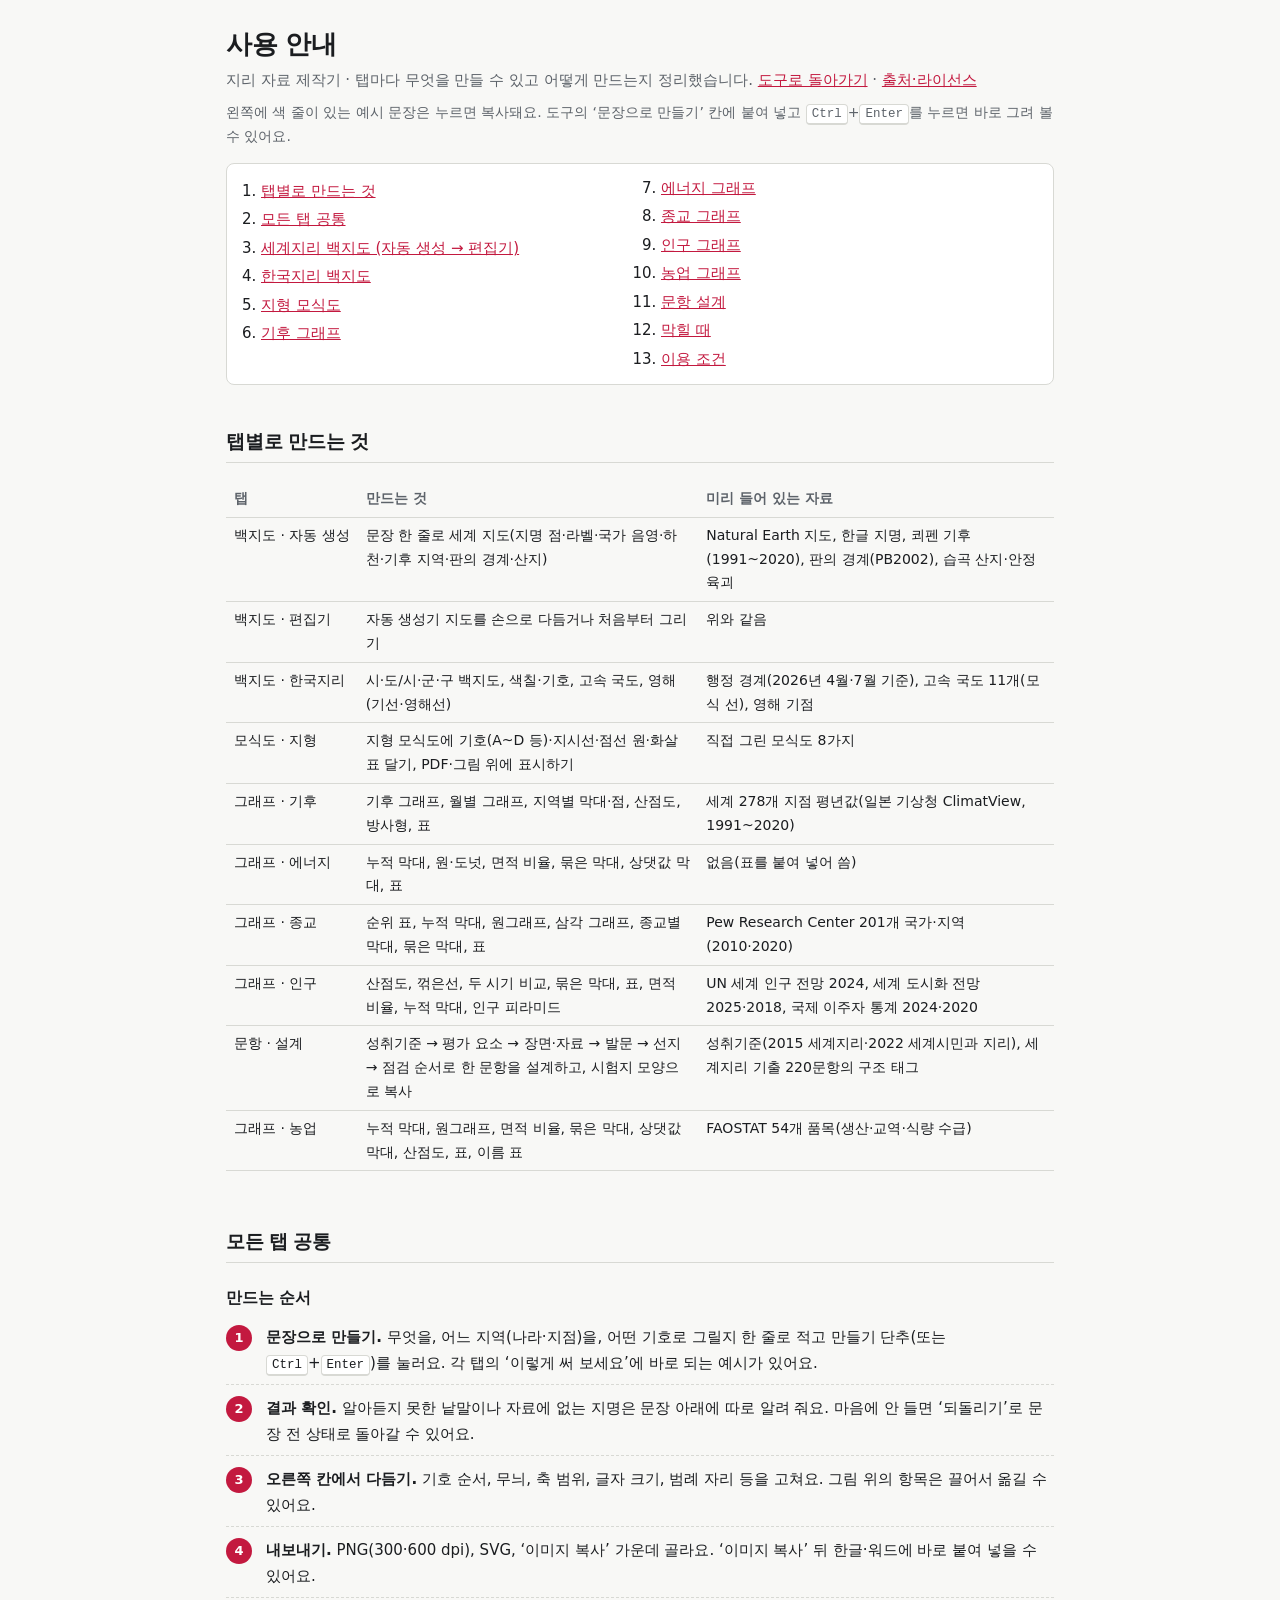
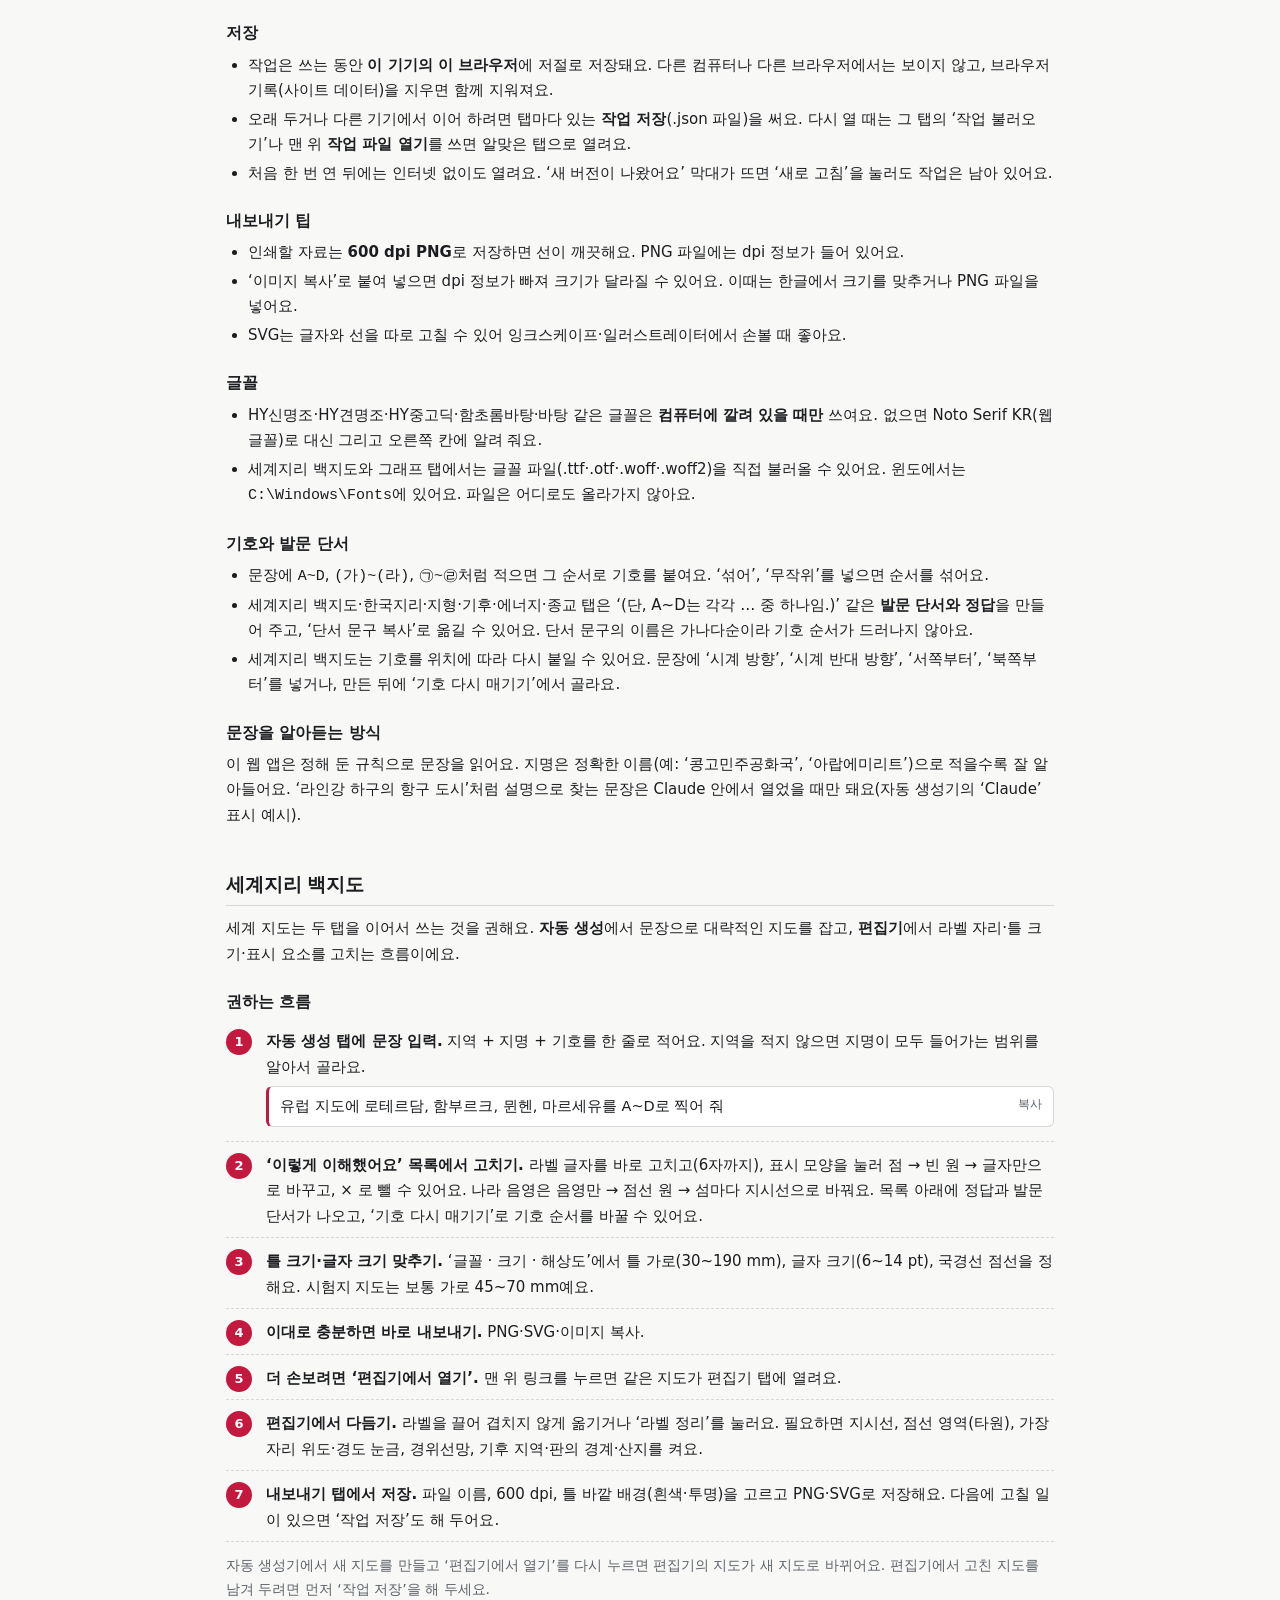
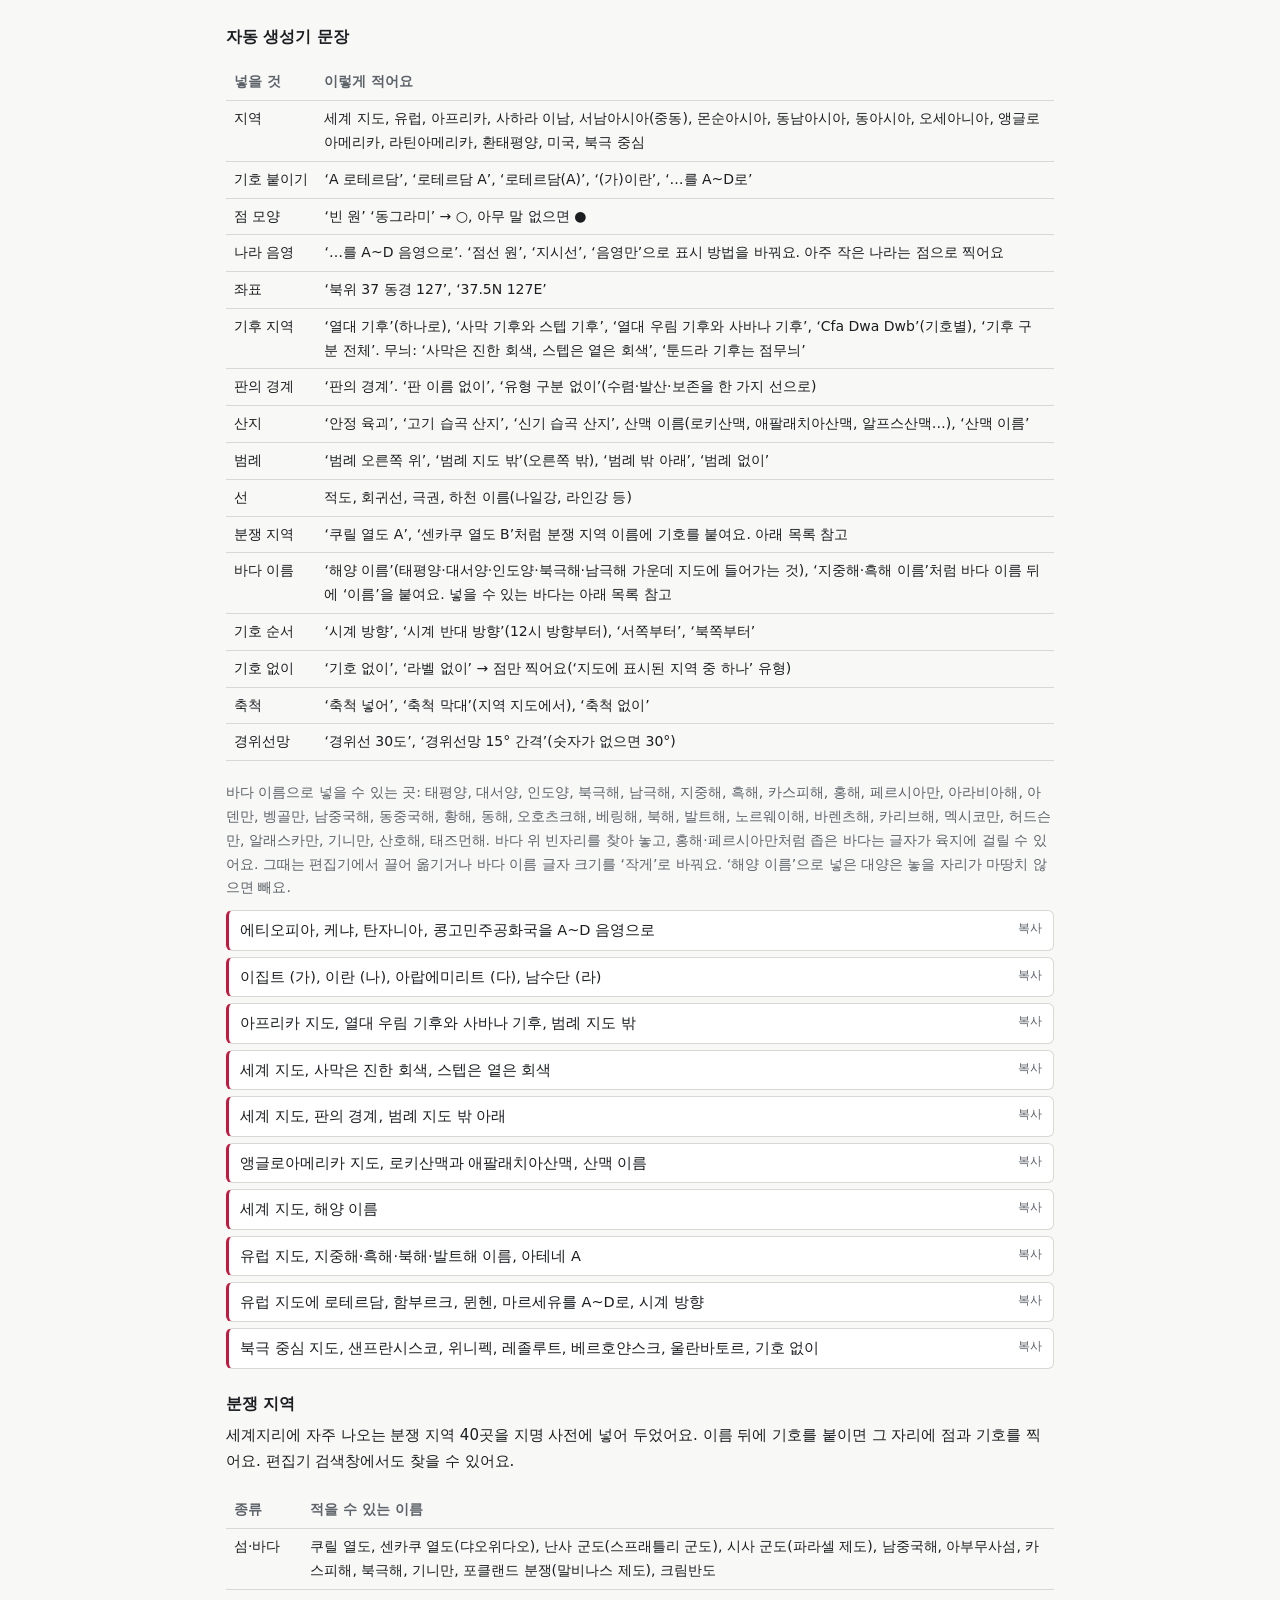
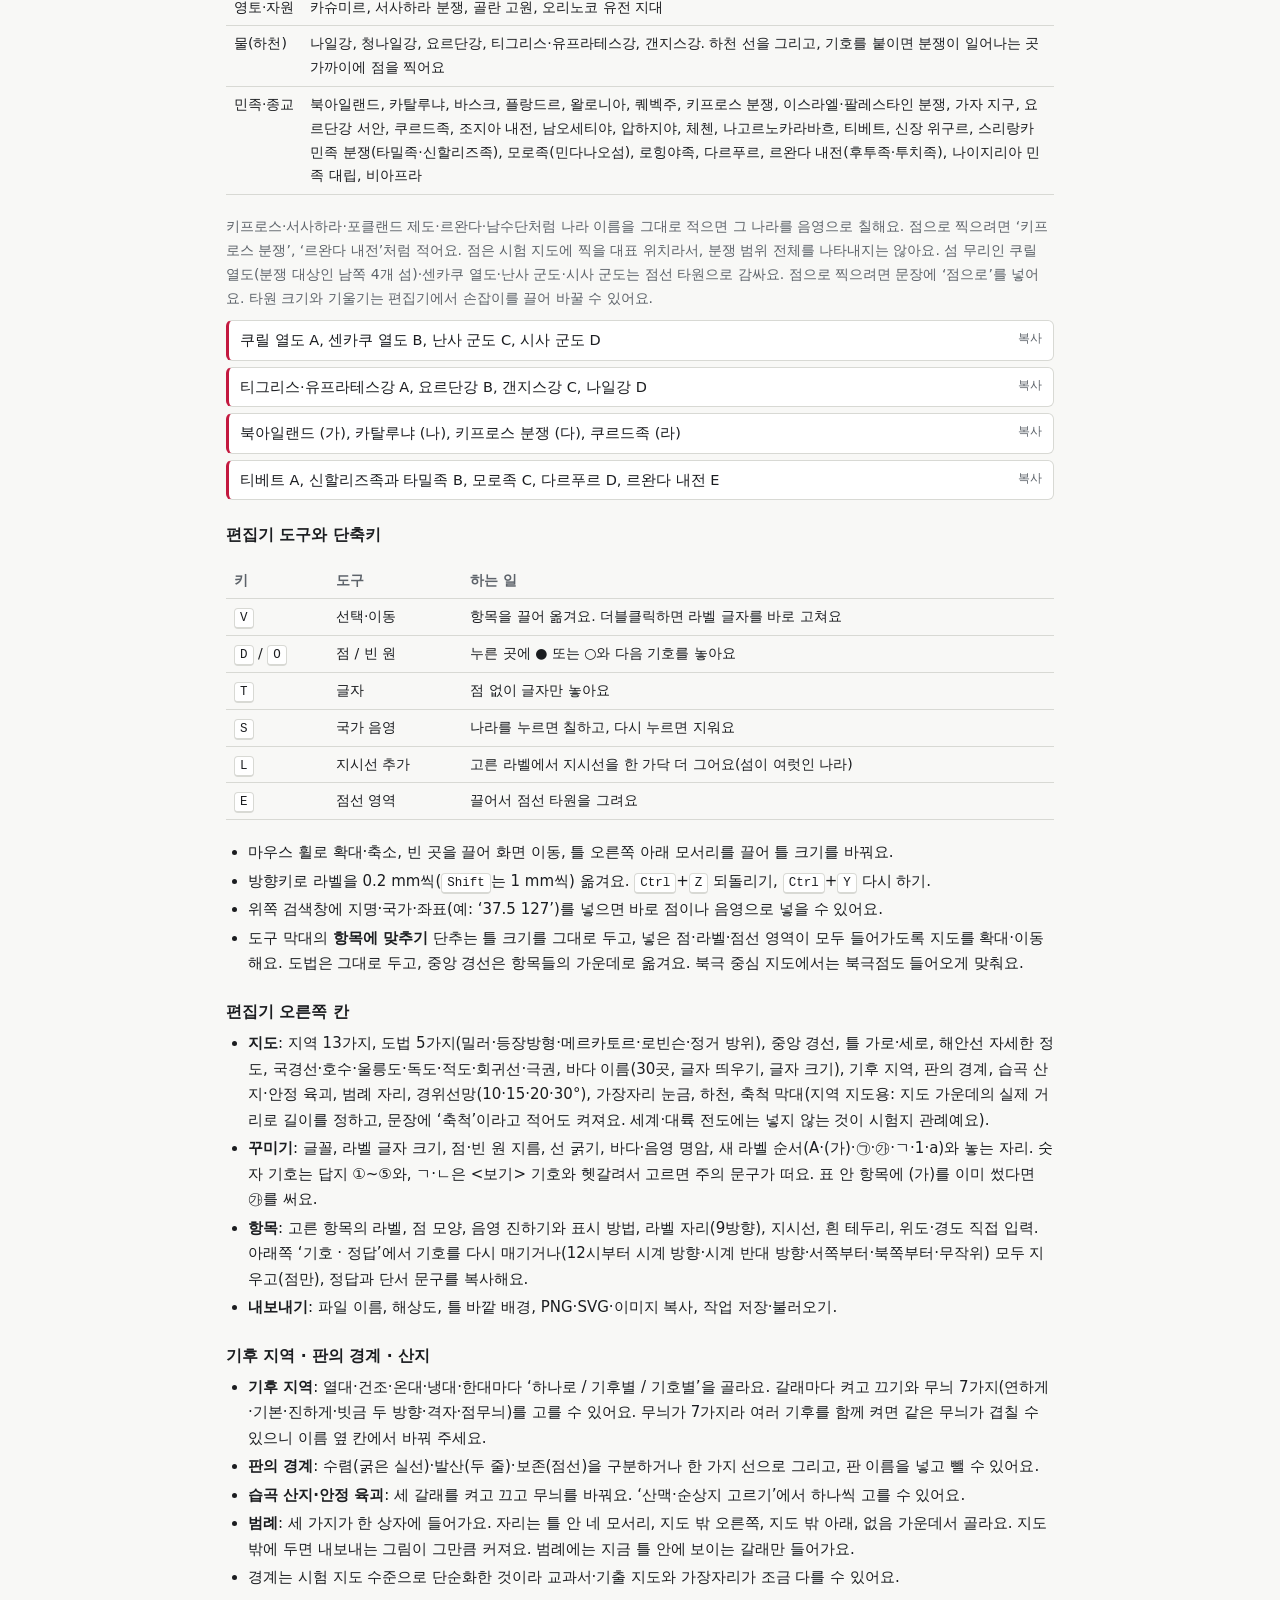
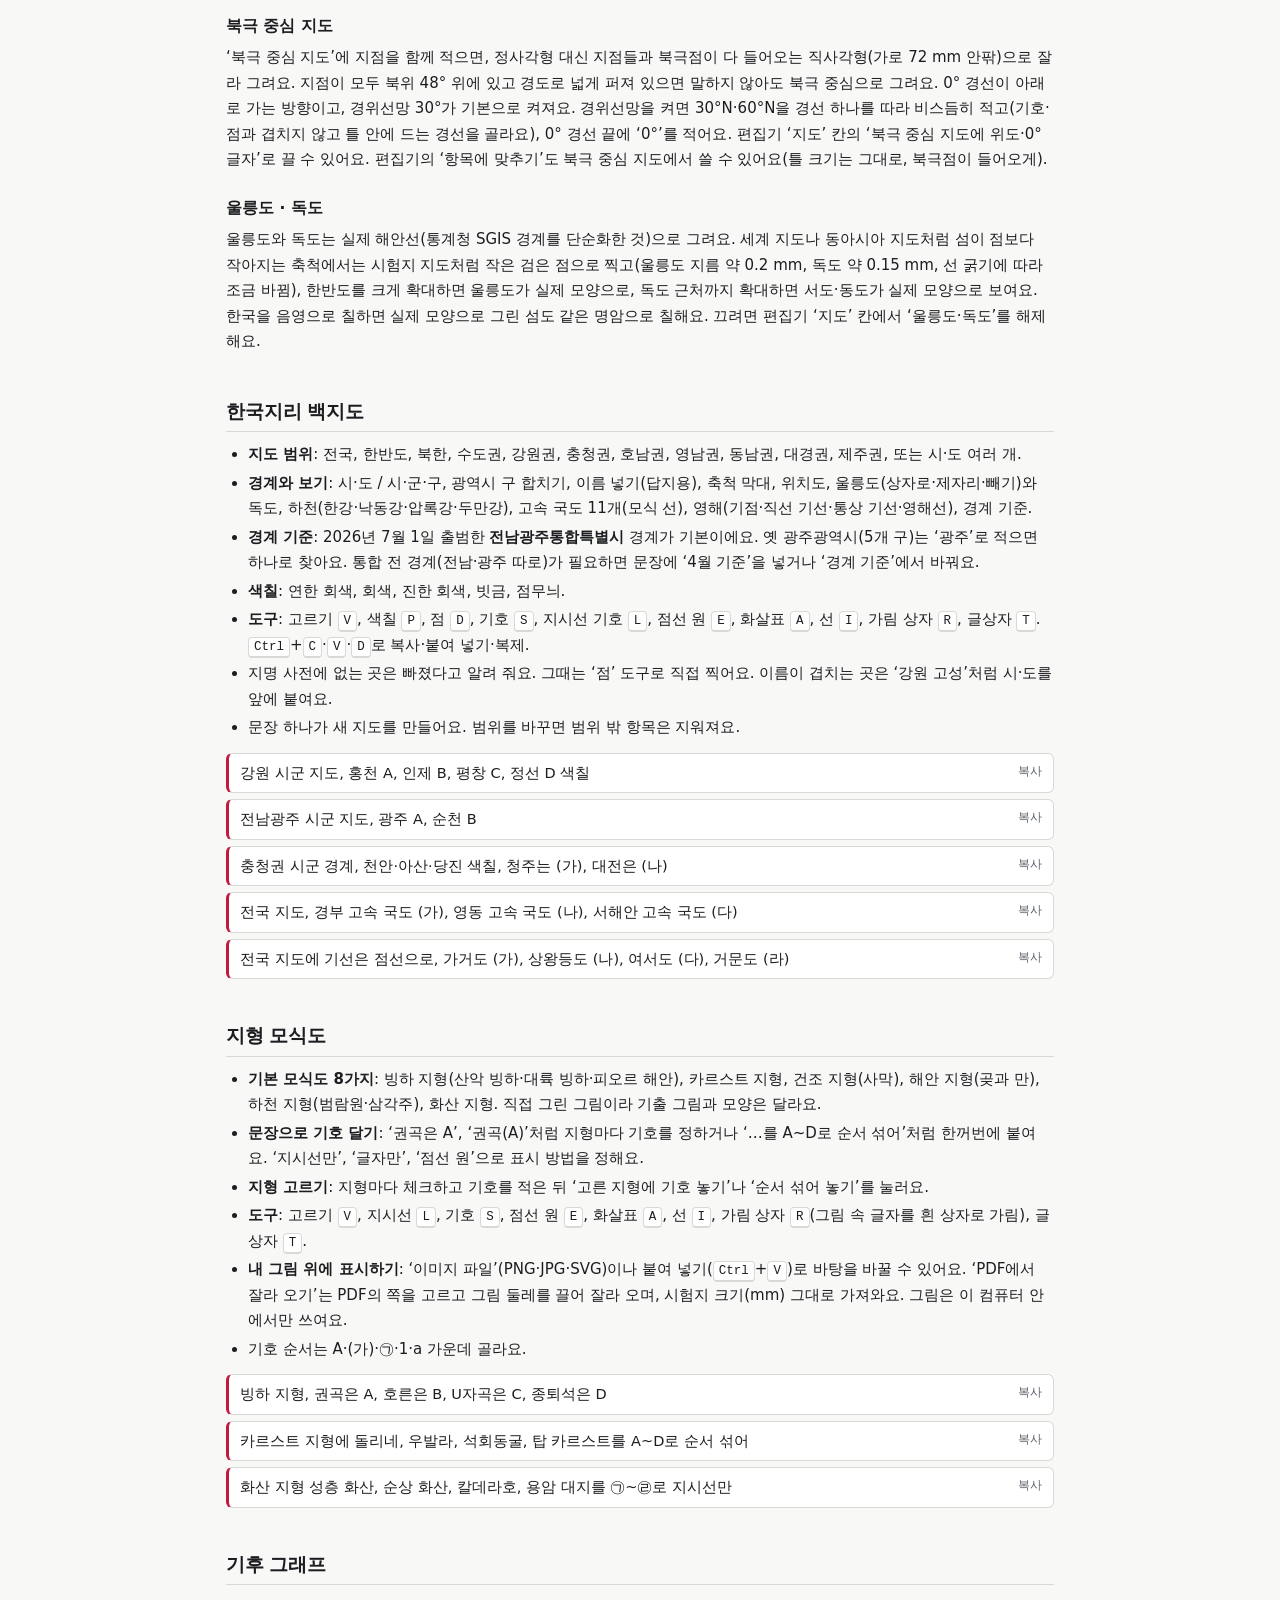
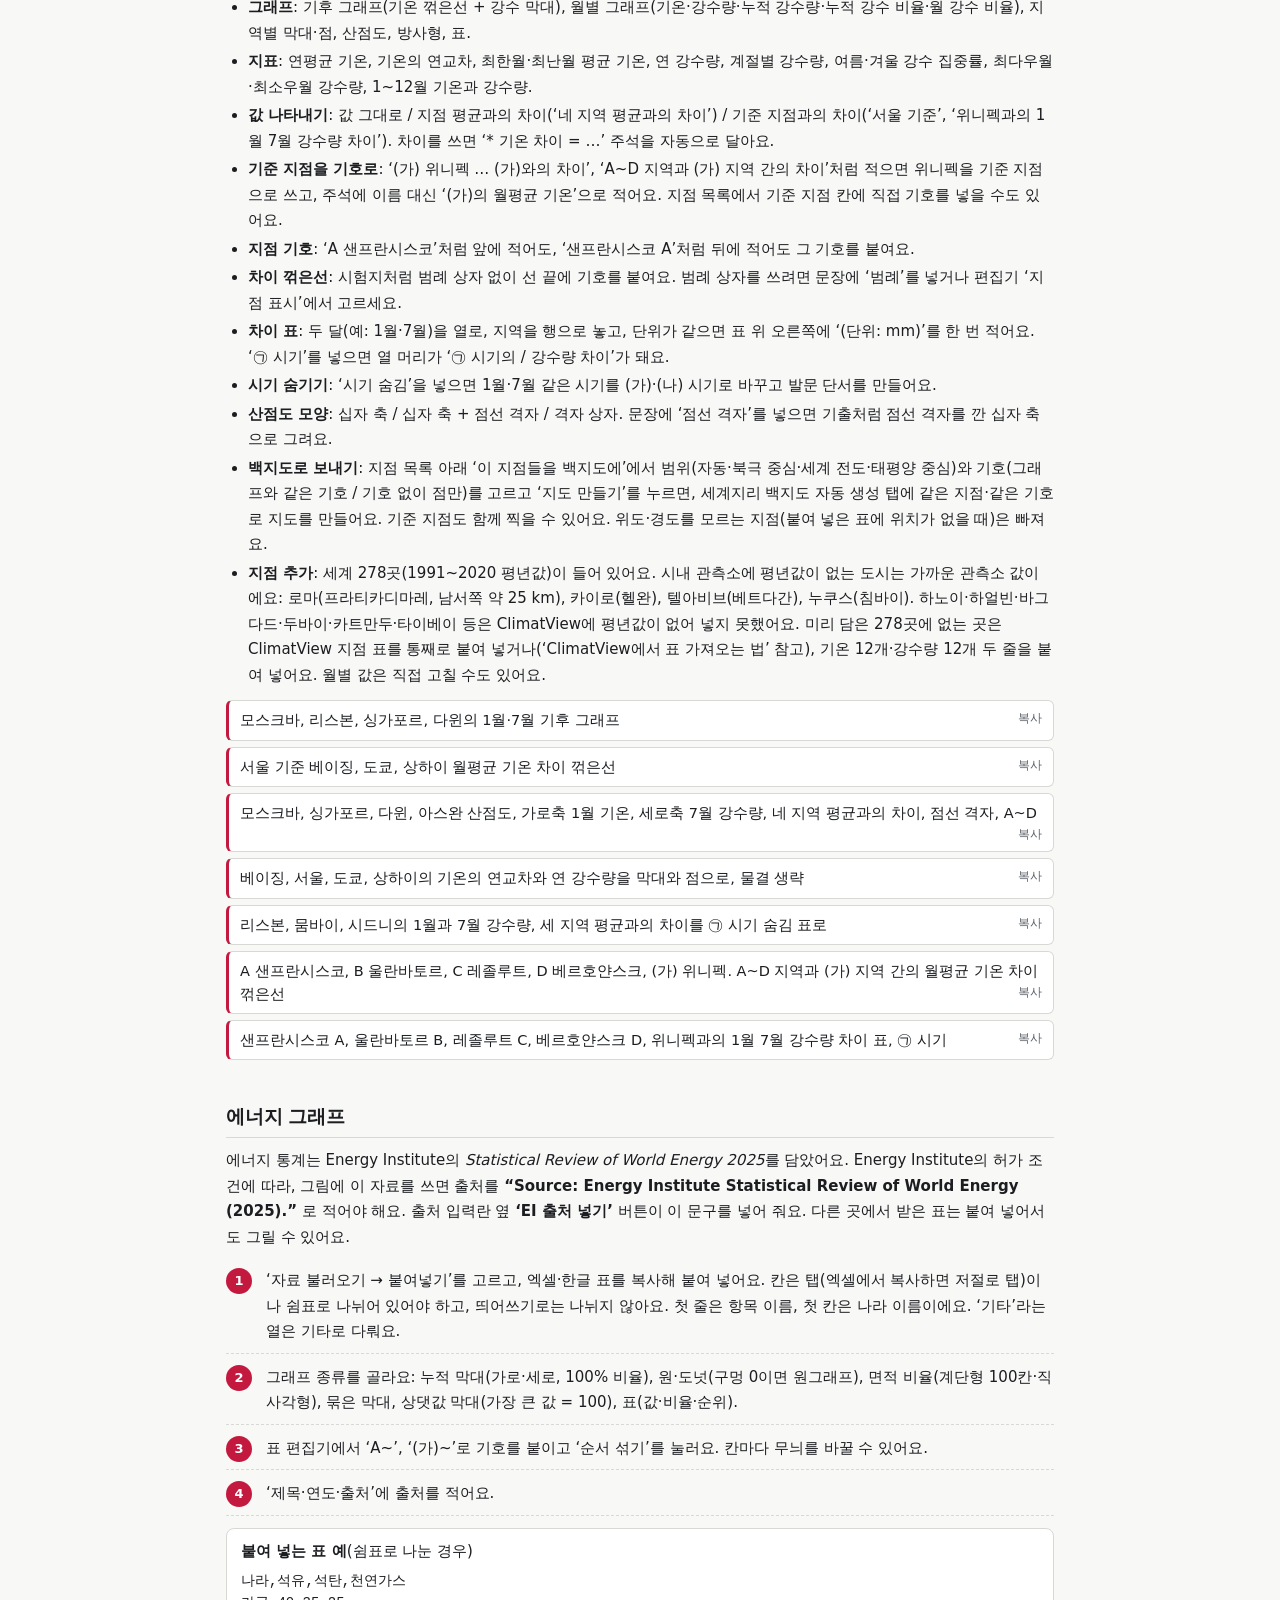
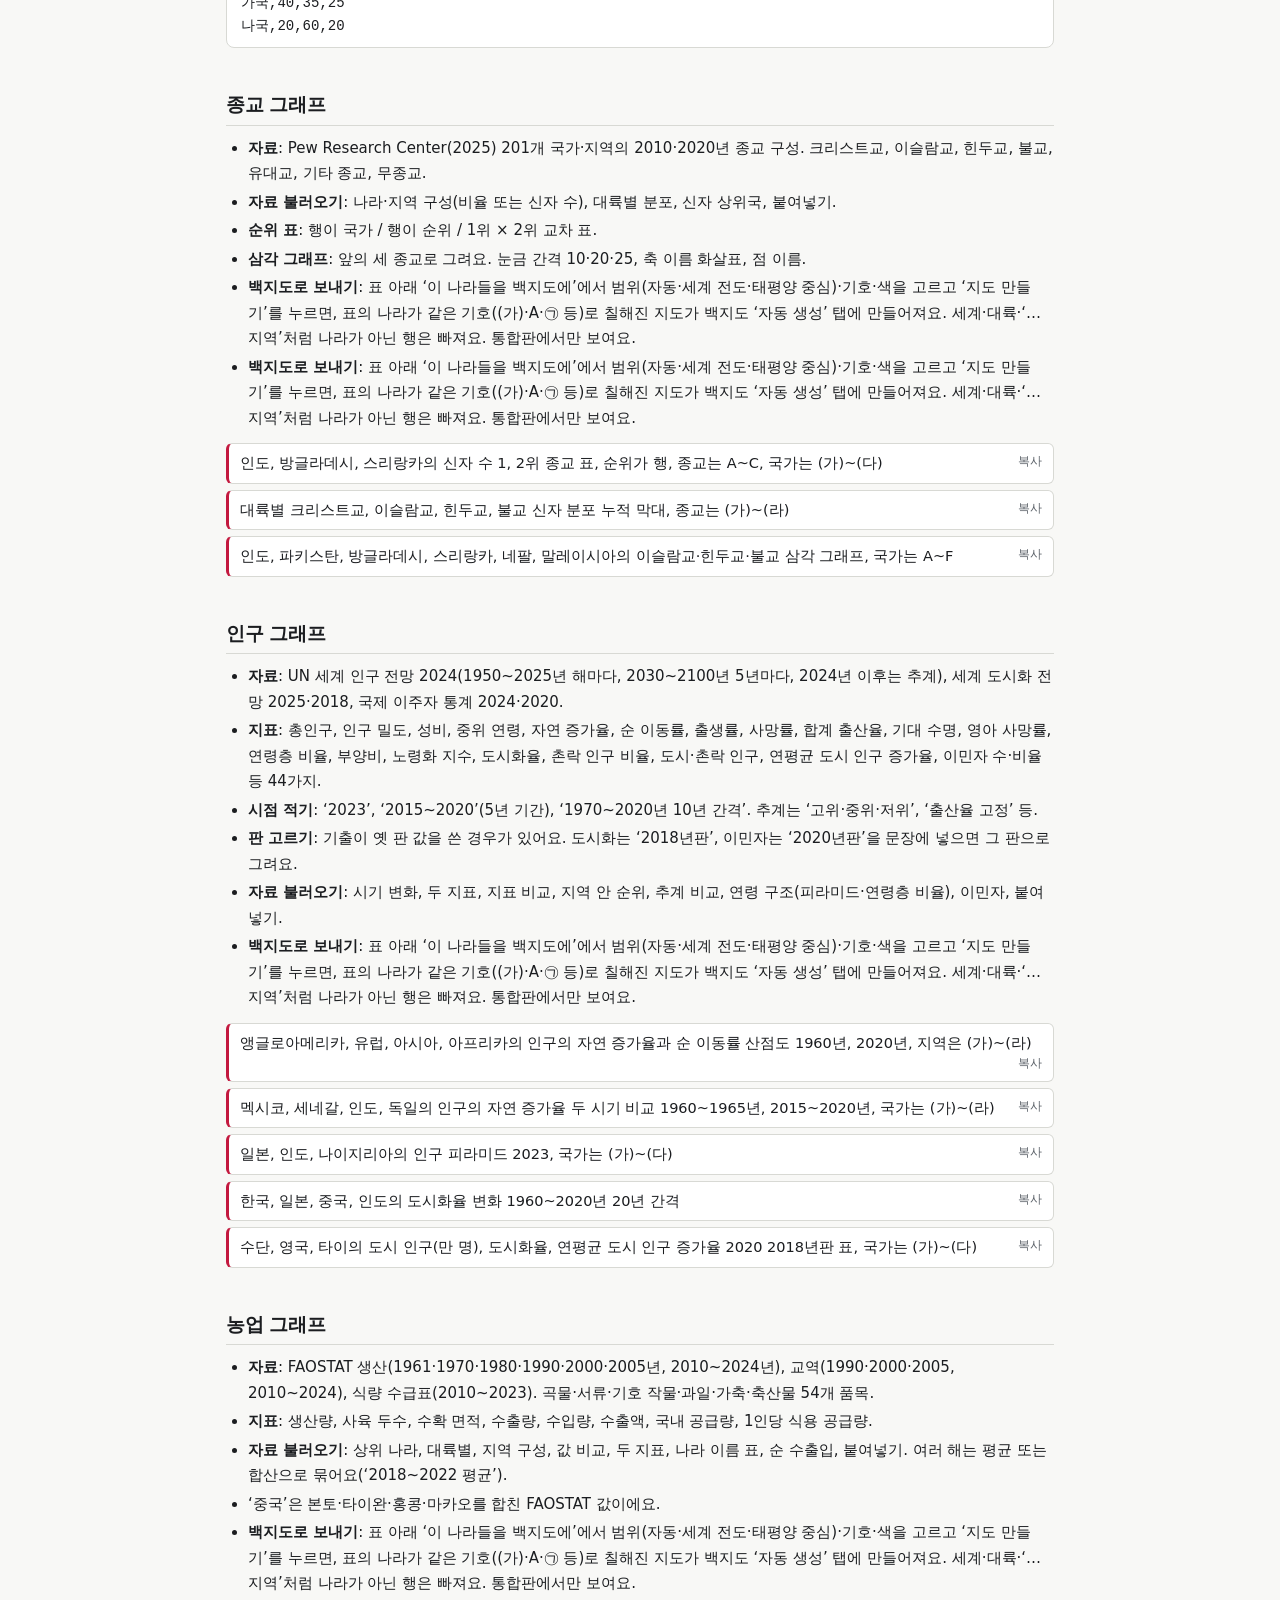
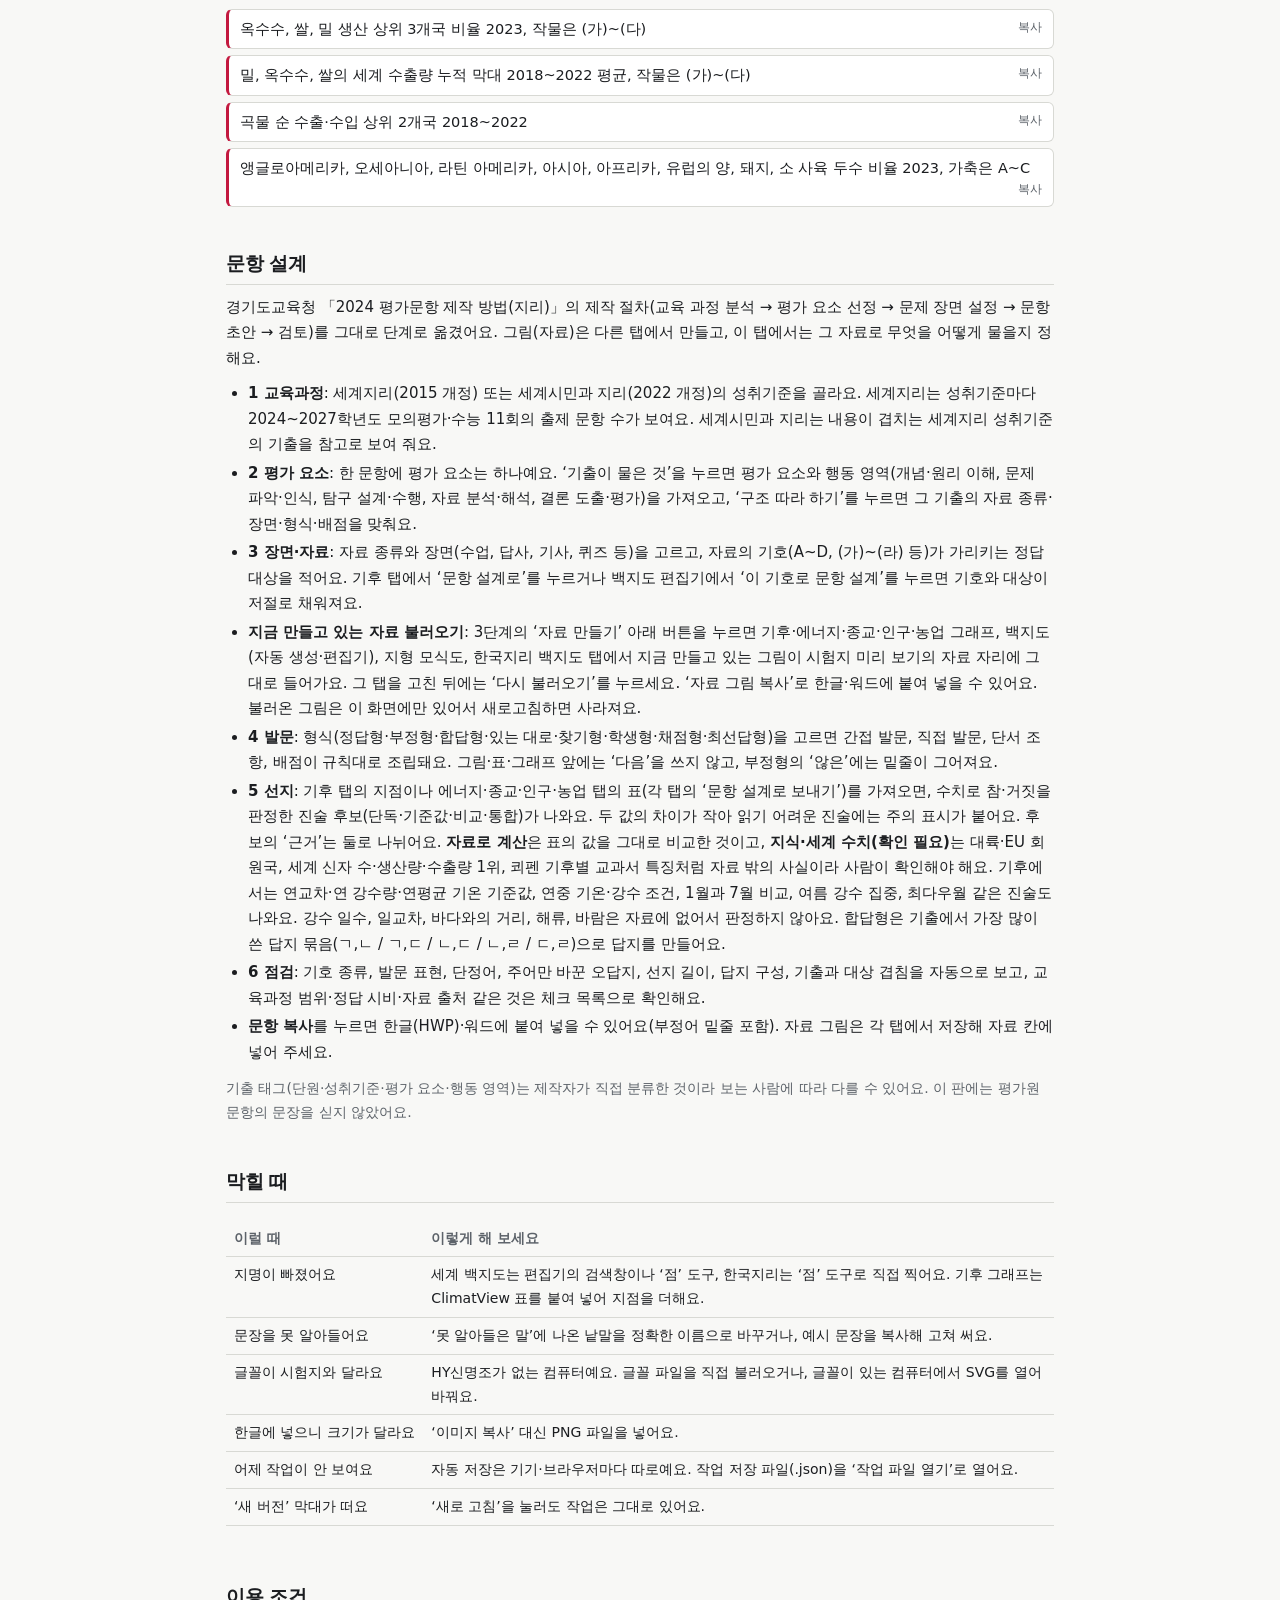
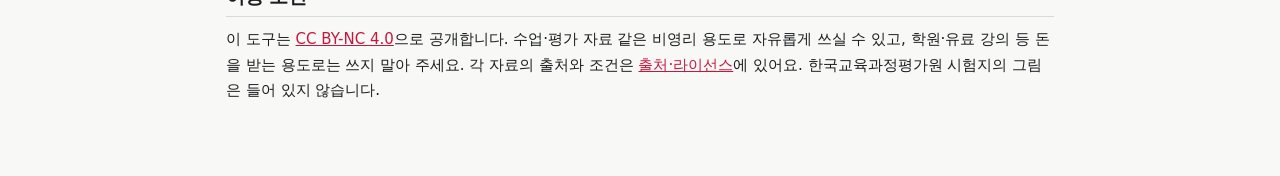
==== commit 75fedd6c: "Add files via upload" ====
--- a/guide.html
+++ b/guide.html
@@ -332,7 +332,7 @@
 <li><b>3 장면·자료</b>: 자료 종류와 장면(수업, 답사, 기사, 퀴즈 등)을 고르고, 자료의 기호(A~D, (가)~(라) 등)가 가리키는 정답 대상을 적어요. 기후 탭에서 ‘문항 설계로’를 누르거나 백지도 편집기에서 ‘이 기호로 문항 설계’를 누르면 기호와 대상이 저절로 채워져요.</li>
 <li><b>지금 만들고 있는 자료 불러오기</b>: 3단계의 ‘자료 만들기’ 아래 버튼을 누르면 기후·에너지·종교·인구·농업 그래프, 백지도(자동 생성·편집기), 지형 모식도, 한국지리 백지도 탭에서 지금 만들고 있는 그림이 시험지 미리 보기의 자료 자리에 그대로 들어가요. 그 탭을 고친 뒤에는 ‘다시 불러오기’를 누르세요. ‘자료 그림 복사’로 한글·워드에 붙여 넣을 수 있어요. 불러온 그림은 이 화면에만 있어서 새로고침하면 사라져요.</li>
 <li><b>4 발문</b>: 형식(정답형·부정형·합답형·있는 대로·찾기형·학생형·채점형·최선답형)을 고르면 간접 발문, 직접 발문, 단서 조항, 배점이 규칙대로 조립돼요. 그림·표·그래프 앞에는 ‘다음’을 쓰지 않고, 부정형의 ‘않은’에는 밑줄이 그어져요.</li>
-<li><b>5 선지</b>: 기후 탭에서 가져온 자료는 지점 수치로 참·거짓을 판정한 진술 후보(단독·기준값·비교·통합)가 나와요. 두 값의 차이가 작아 읽기 어려운 진술에는 주의 표시가 붙어요. 합답형은 기출에서 가장 많이 쓴 답지 묶음(ㄱ,ㄴ / ㄱ,ㄷ / ㄴ,ㄷ / ㄴ,ㄹ / ㄷ,ㄹ)으로 답지를 만들어요.</li>
+<li><b>5 선지</b>: 기후 탭의 지점이나 에너지·종교·인구·농업 탭의 표(각 탭의 ‘문항 설계로 보내기’)를 가져오면, 수치로 참·거짓을 판정한 진술 후보(단독·기준값·비교·통합)가 나와요. 두 값의 차이가 작아 읽기 어려운 진술에는 주의 표시가 붙어요. 후보의 ‘근거’는 둘로 나뉘어요. <b>자료로 계산</b>은 표의 값을 그대로 비교한 것이고, <b>지식·세계 수치(확인 필요)</b>는 대륙·EU 회원국, 세계 신자 수·생산량·수출량 1위, 쾨펜 기후별 교과서 특징처럼 자료 밖의 사실이라 사람이 확인해야 해요. 기후에서는 연교차·연 강수량·연평균 기온 기준값, 연중 기온·강수 조건, 1월과 7월 비교, 여름 강수 집중, 최다우월 같은 진술도 나와요. 강수 일수, 일교차, 바다와의 거리, 해류, 바람은 자료에 없어서 판정하지 않아요. 합답형은 기출에서 가장 많이 쓴 답지 묶음(ㄱ,ㄴ / ㄱ,ㄷ / ㄴ,ㄷ / ㄴ,ㄹ / ㄷ,ㄹ)으로 답지를 만들어요.</li>
 <li><b>6 점검</b>: 기호 종류, 발문 표현, 단정어, 주어만 바꾼 오답지, 선지 길이, 답지 구성, 기출과 대상 겹침을 자동으로 보고, 교육과정 범위·정답 시비·자료 출처 같은 것은 체크 목록으로 확인해요.</li>
 <li><b>문항 복사</b>를 누르면 한글(HWP)·워드에 붙여 넣을 수 있어요(부정어 밑줄 포함). 자료 그림은 각 탭에서 저장해 자료 칸에 넣어 주세요.</li>
 </ul>
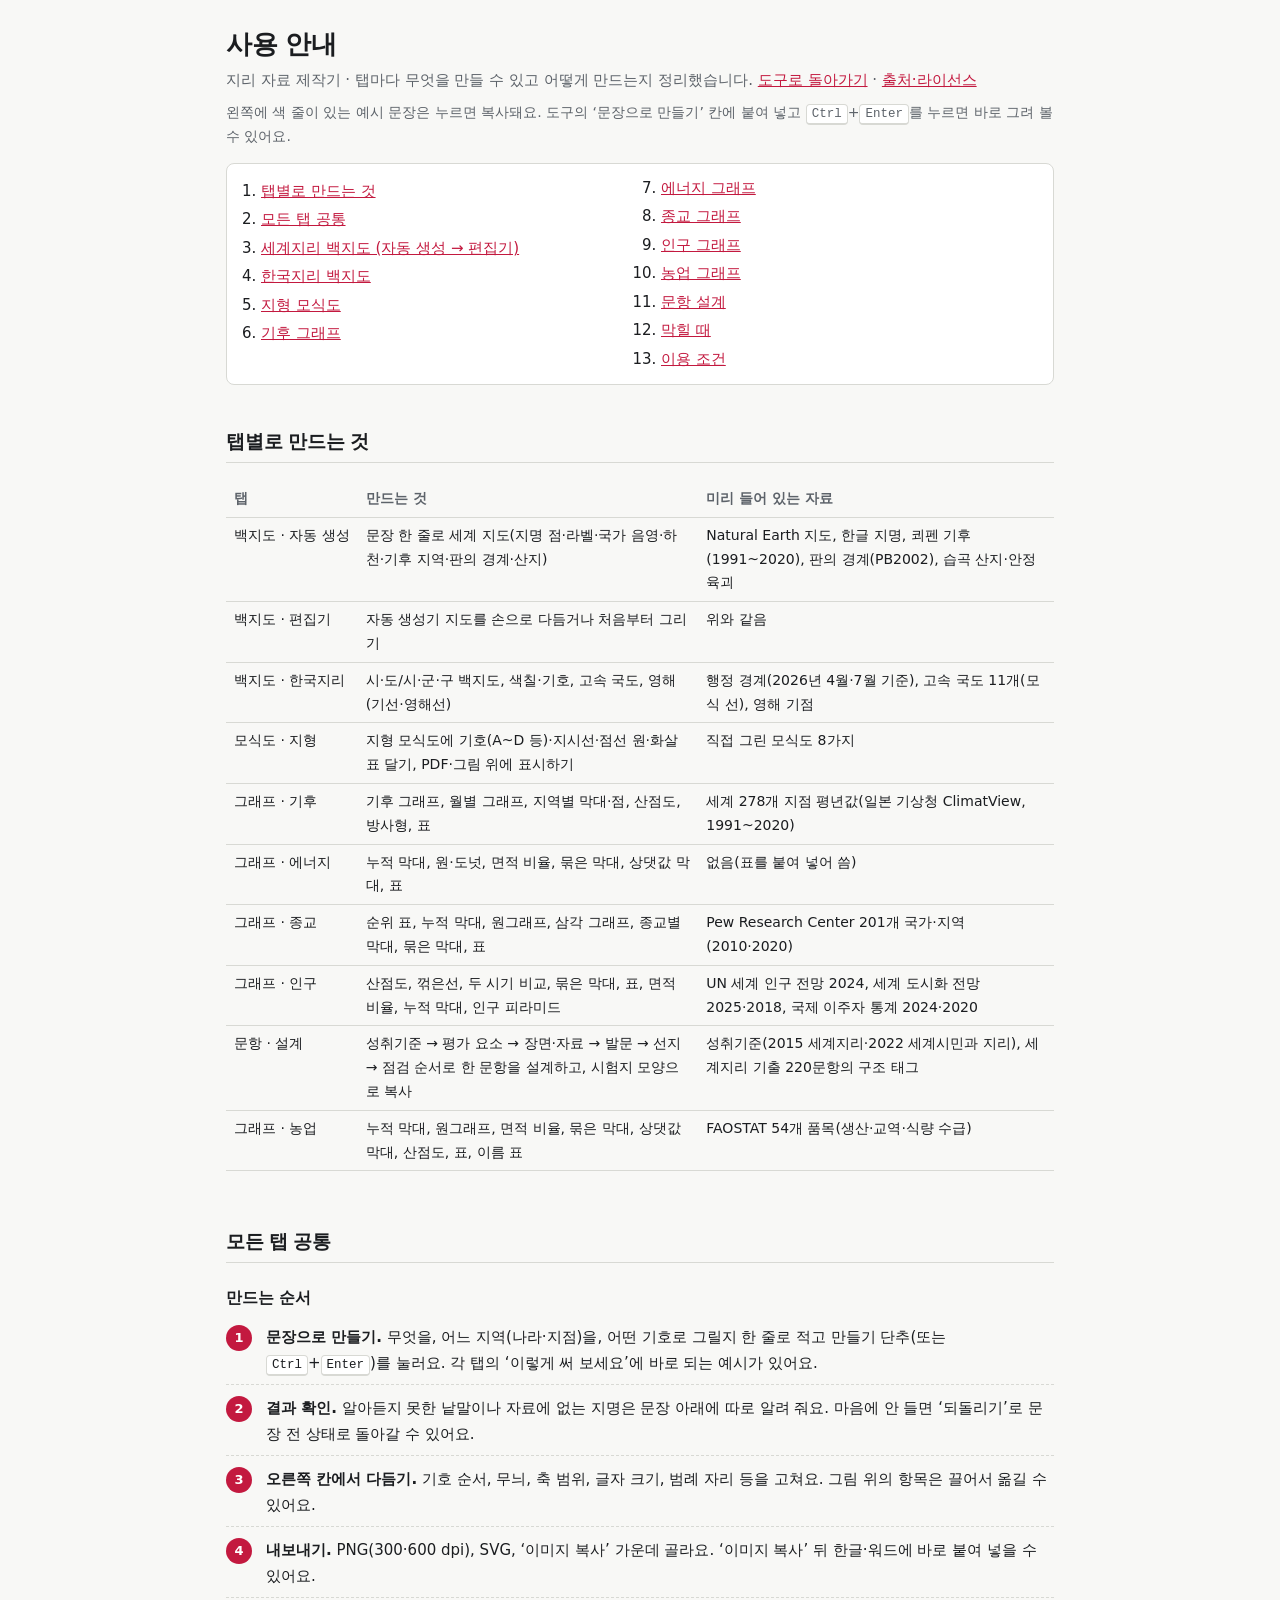
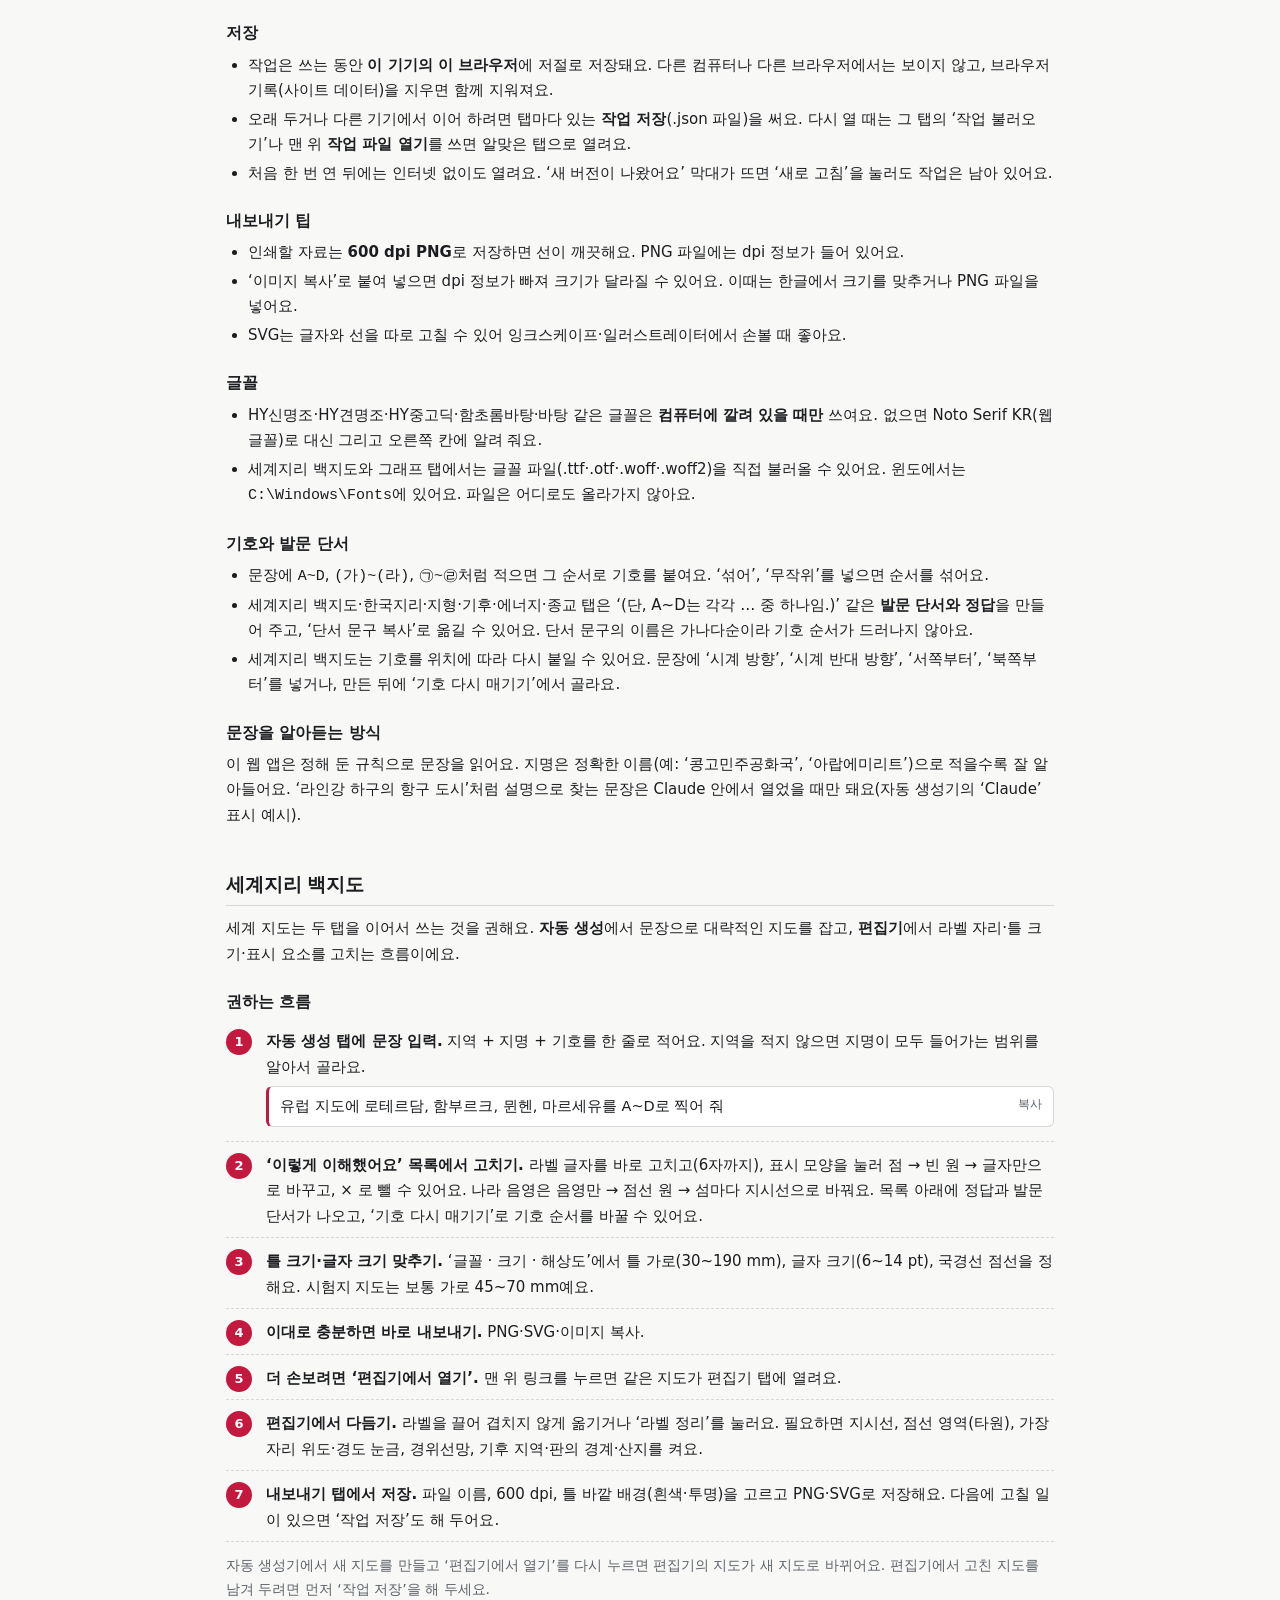
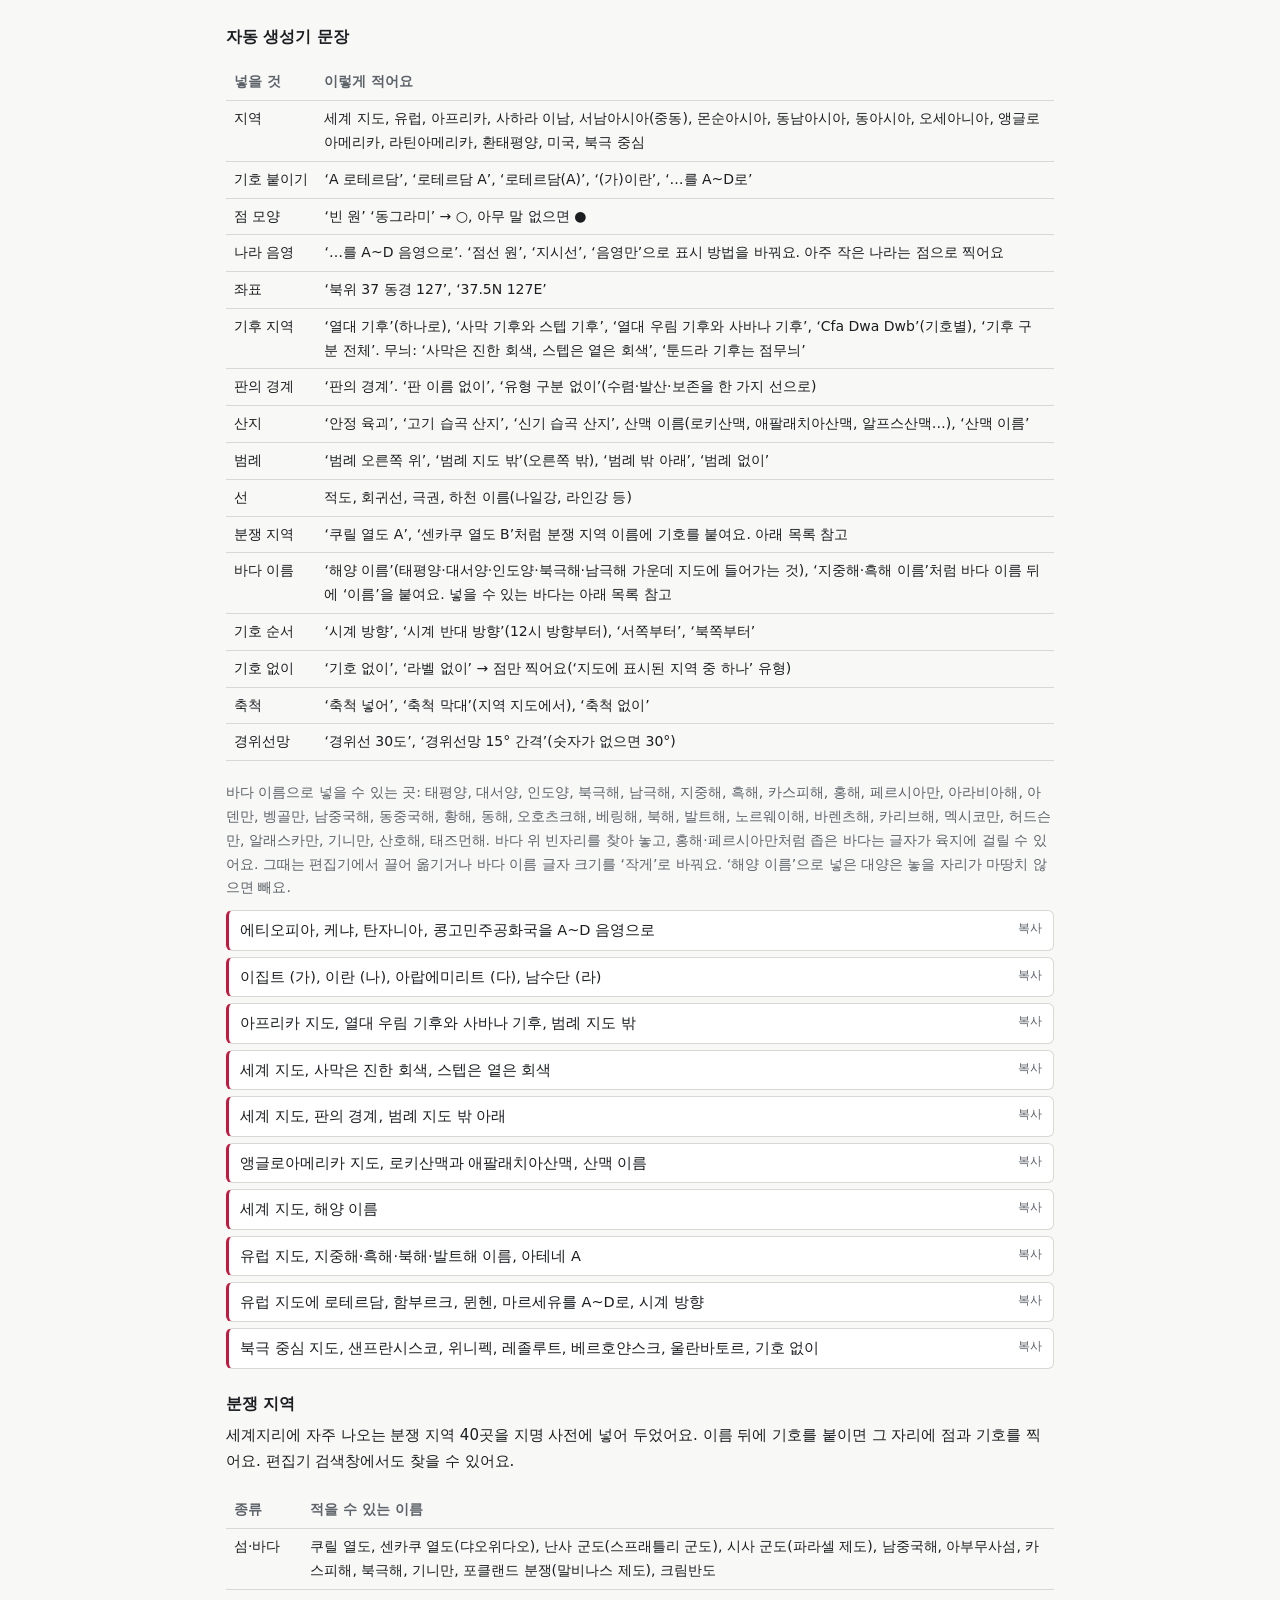
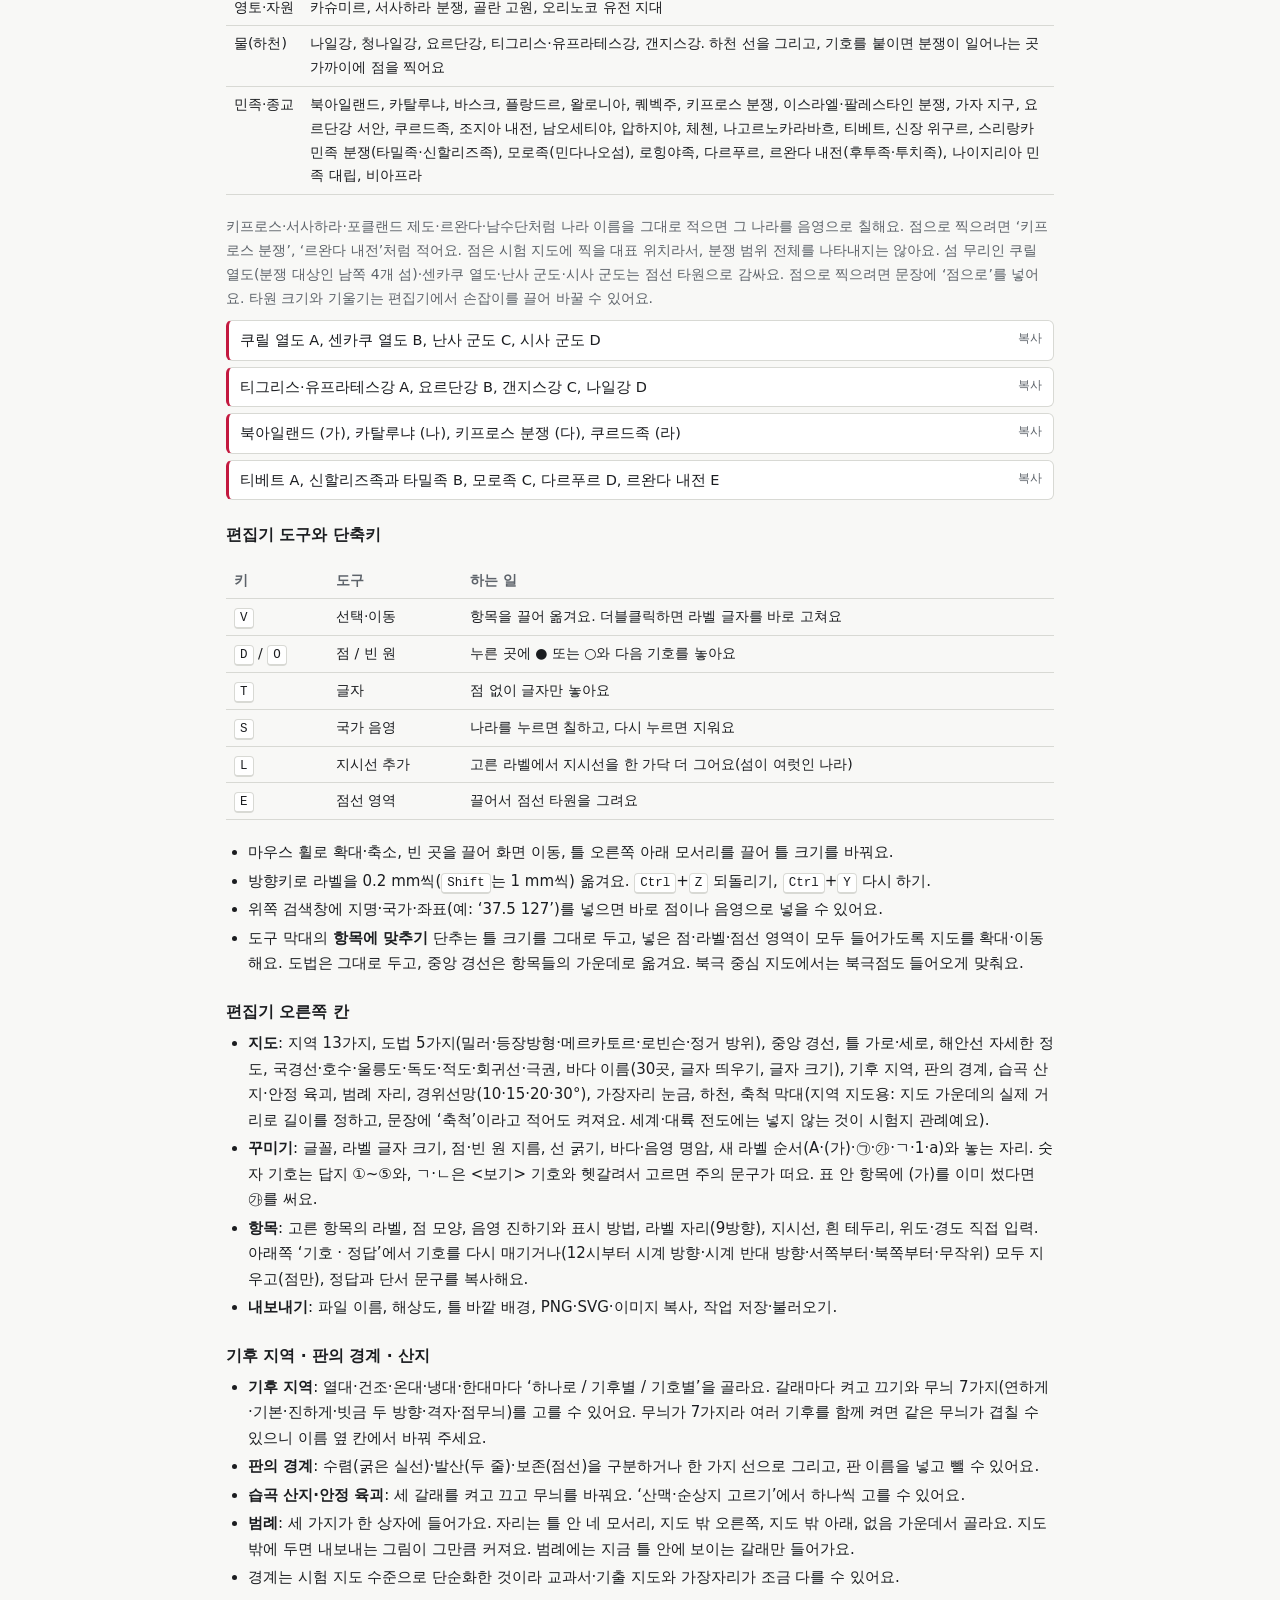
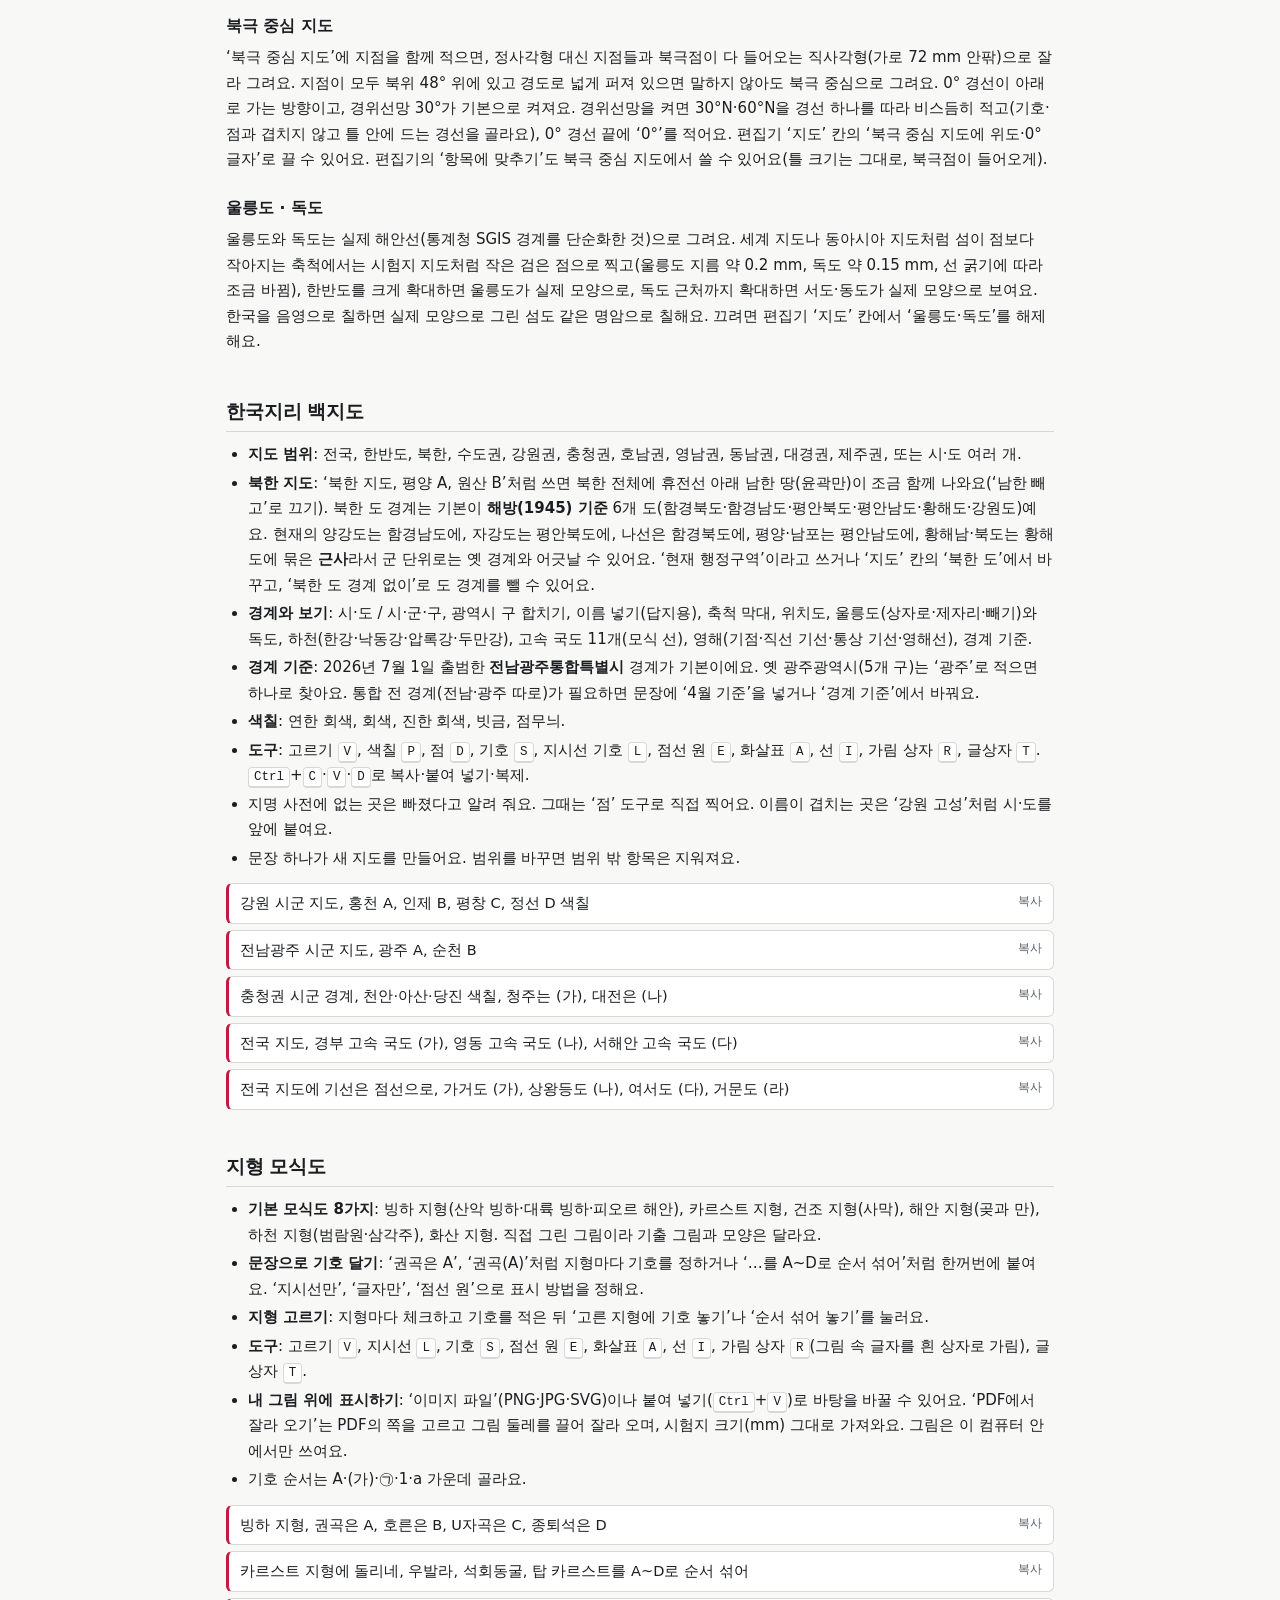
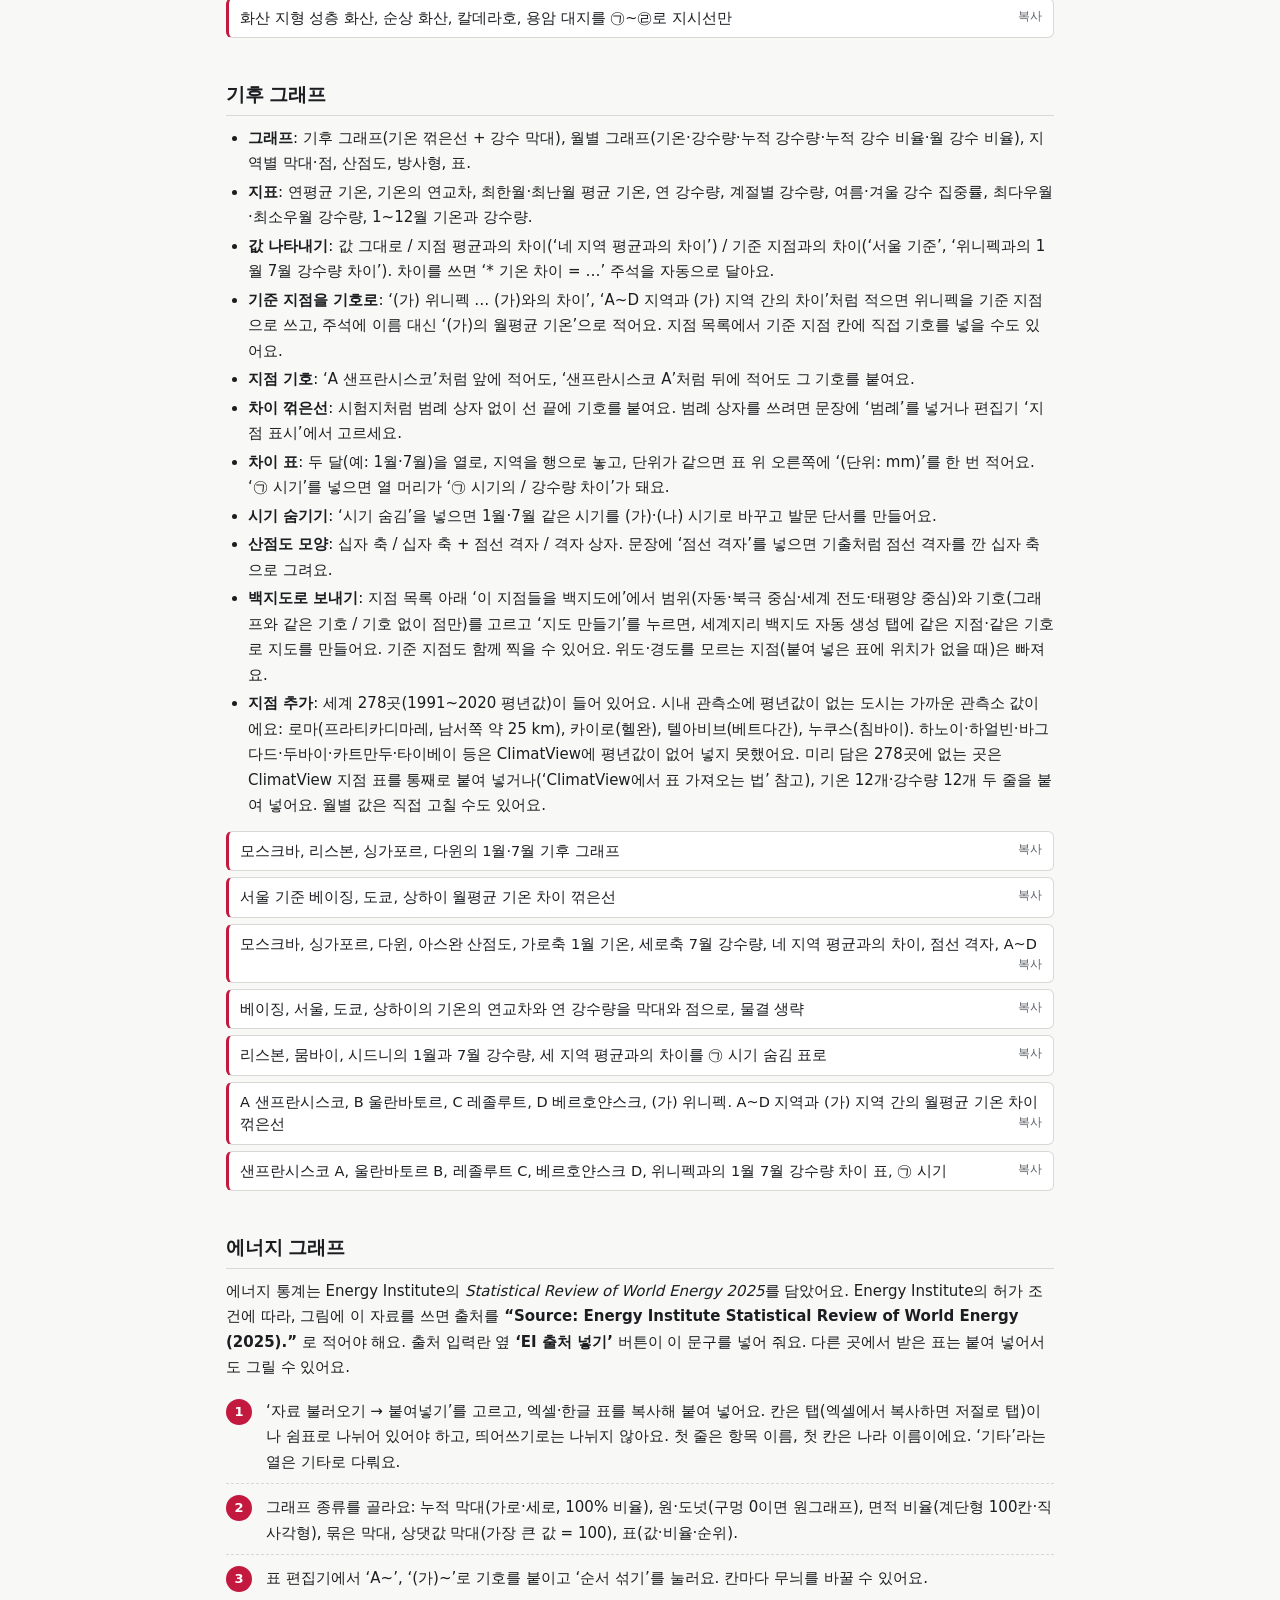
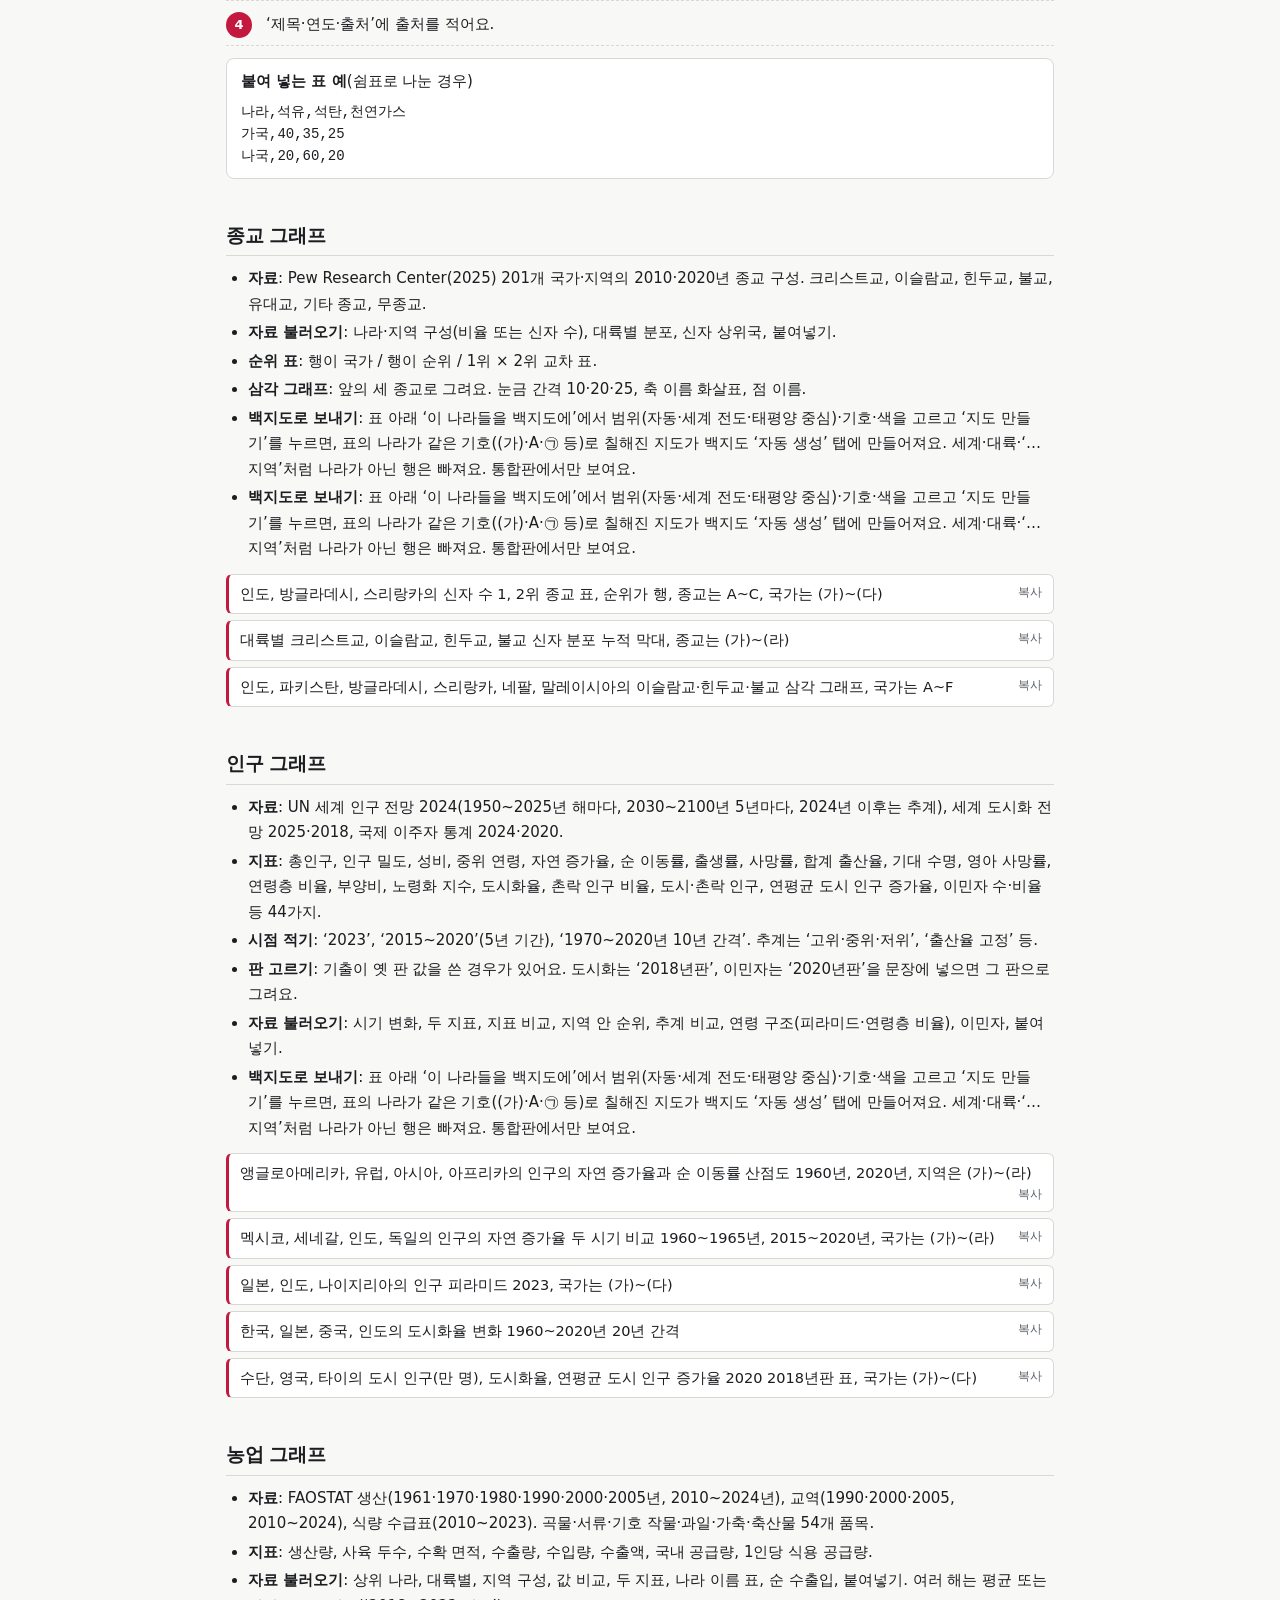
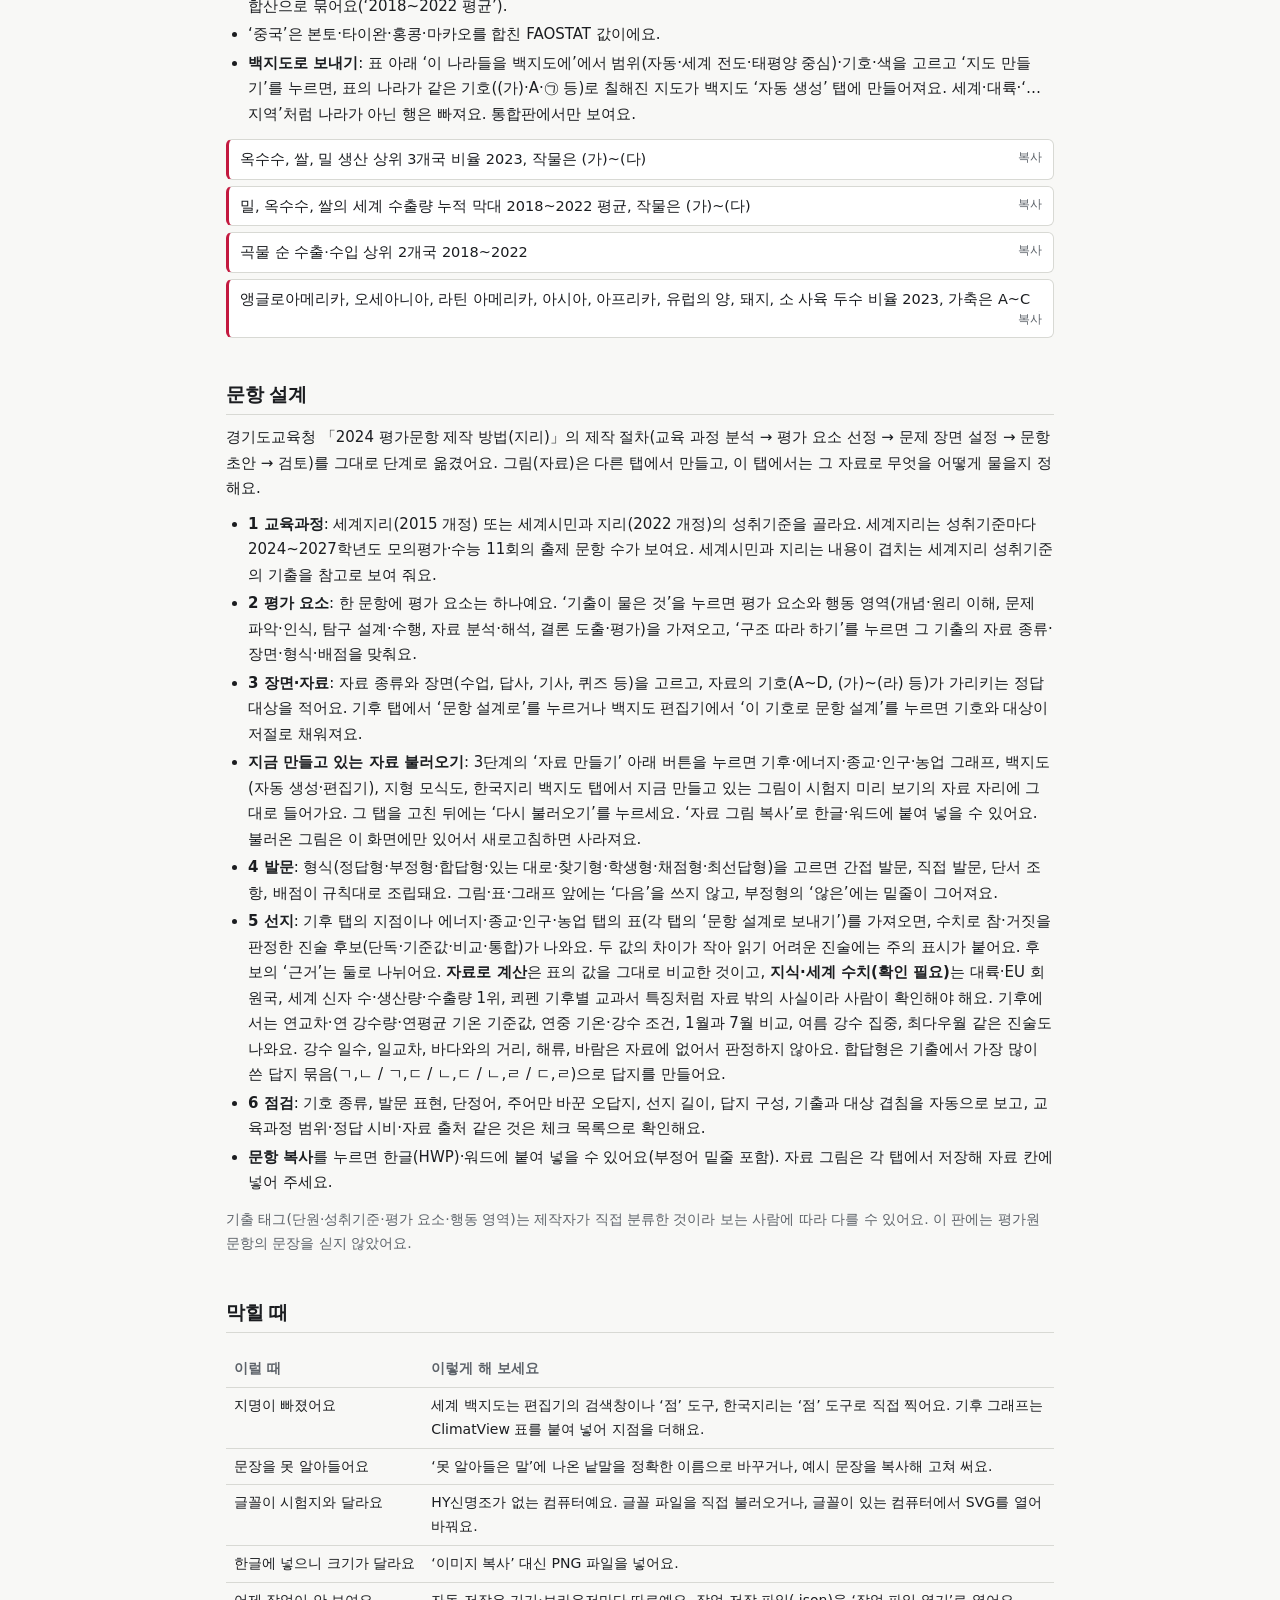
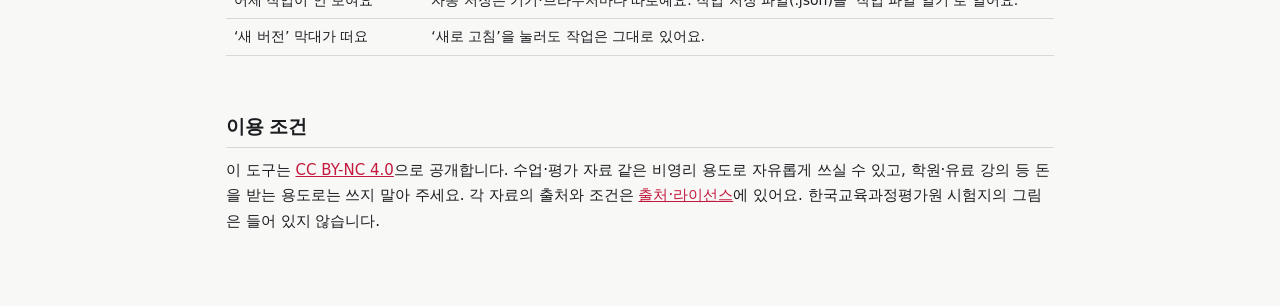
==== commit e8300489: "Add files via upload" ====
--- a/guide.html
+++ b/guide.html
@@ -223,6 +223,7 @@
 <h2 id="kmap">한국지리 백지도</h2>
 <ul>
 <li><b>지도 범위</b>: 전국, 한반도, 북한, 수도권, 강원권, 충청권, 호남권, 영남권, 동남권, 대경권, 제주권, 또는 시·도 여러 개.</li>
+<li><b>북한 지도</b>: ‘북한 지도, 평양 A, 원산 B’처럼 쓰면 북한 전체에 휴전선 아래 남한 땅(윤곽만)이 조금 함께 나와요(‘남한 빼고’로 끄기). 북한 도 경계는 기본이 <b>해방(1945) 기준</b> 6개 도(함경북도·함경남도·평안북도·평안남도·황해도·강원도)예요. 현재의 양강도는 함경남도에, 자강도는 평안북도에, 나선은 함경북도에, 평양·남포는 평안남도에, 황해남·북도는 황해도에 묶은 <b>근사</b>라서 군 단위로는 옛 경계와 어긋날 수 있어요. ‘현재 행정구역’이라고 쓰거나 ‘지도’ 칸의 ‘북한 도’에서 바꾸고, ‘북한 도 경계 없이’로 도 경계를 뺄 수 있어요.</li>
 <li><b>경계와 보기</b>: 시·도 / 시·군·구, 광역시 구 합치기, 이름 넣기(답지용), 축척 막대, 위치도, 울릉도(상자로·제자리·빼기)와 독도, 하천(한강·낙동강·압록강·두만강), 고속 국도 11개(모식 선), 영해(기점·직선 기선·통상 기선·영해선), 경계 기준.</li>
 <li><b>경계 기준</b>: 2026년 7월 1일 출범한 <b>전남광주통합특별시</b> 경계가 기본이에요. 옛 광주광역시(5개 구)는 ‘광주’로 적으면 하나로 찾아요. 통합 전 경계(전남·광주 따로)가 필요하면 문장에 ‘4월 기준’을 넣거나 ‘경계 기준’에서 바꿔요.</li>
 <li><b>색칠</b>: 연한 회색, 회색, 진한 회색, 빗금, 점무늬.</li>
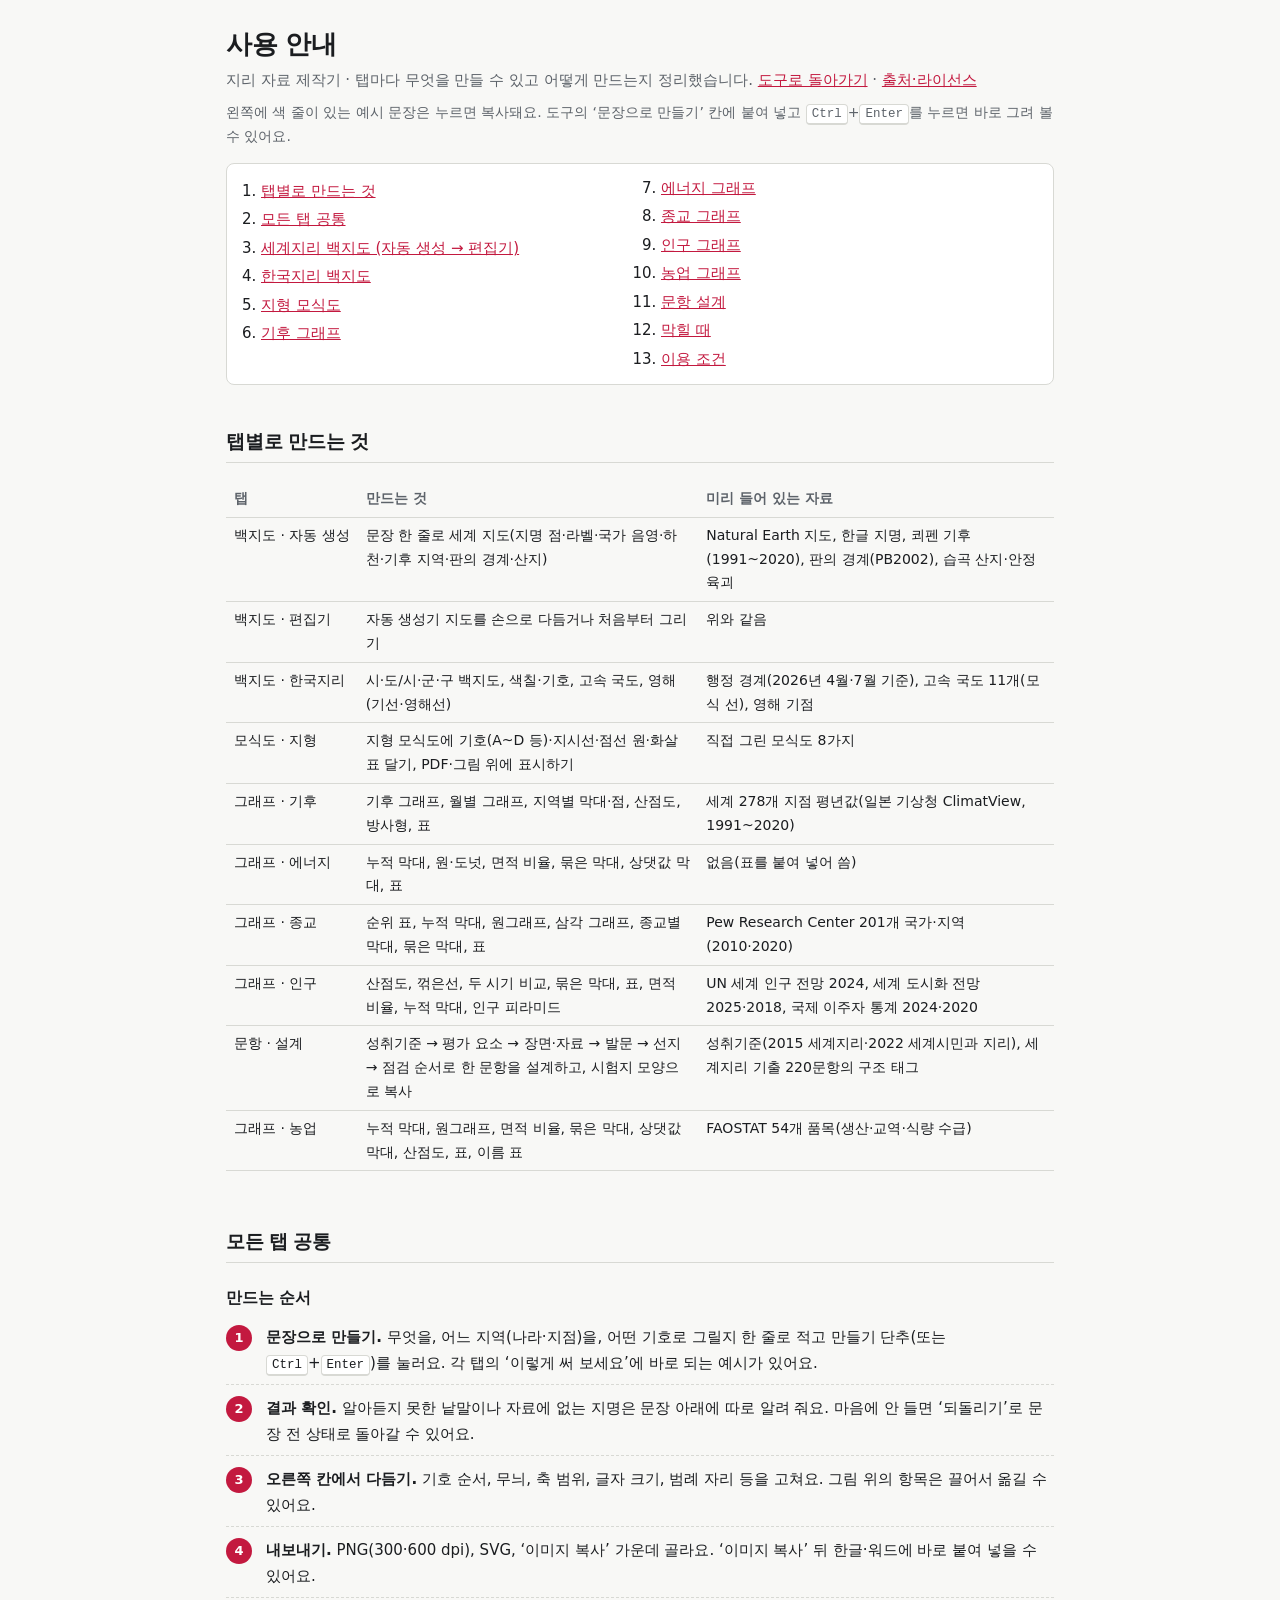
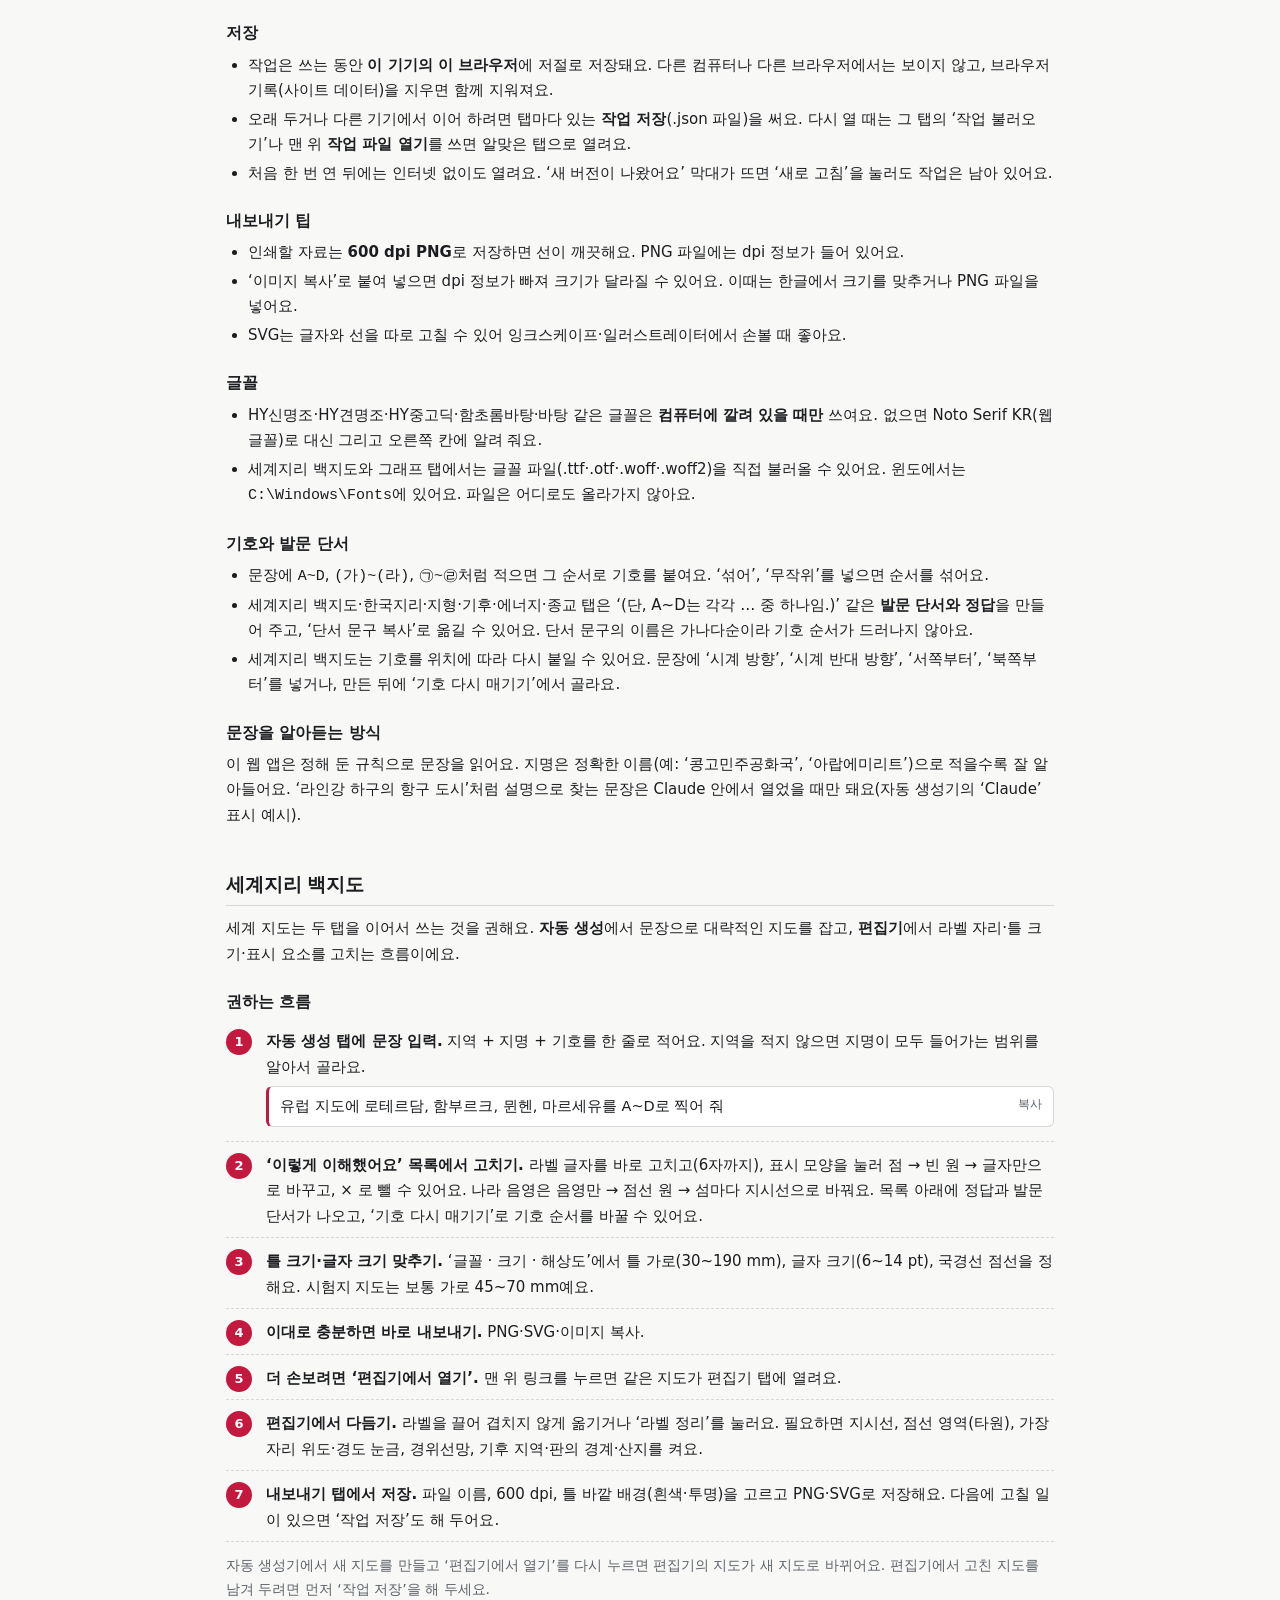
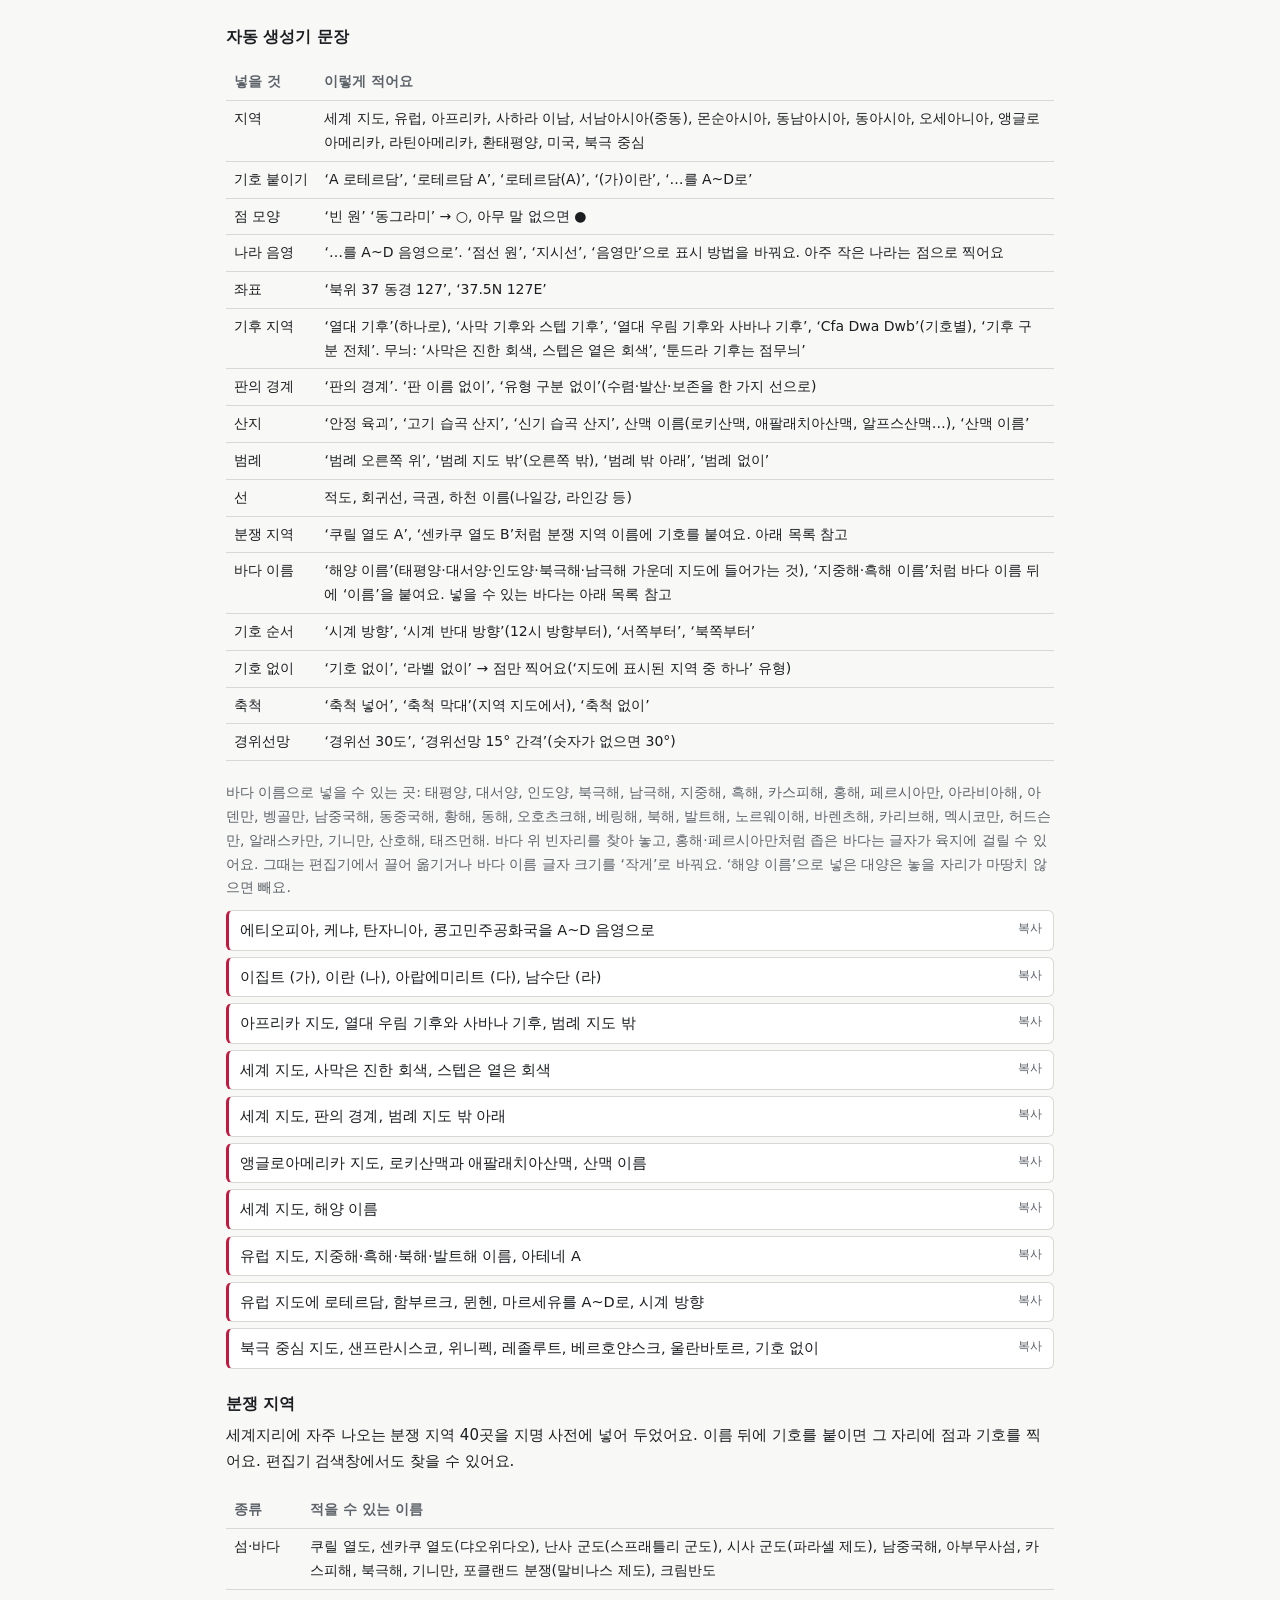
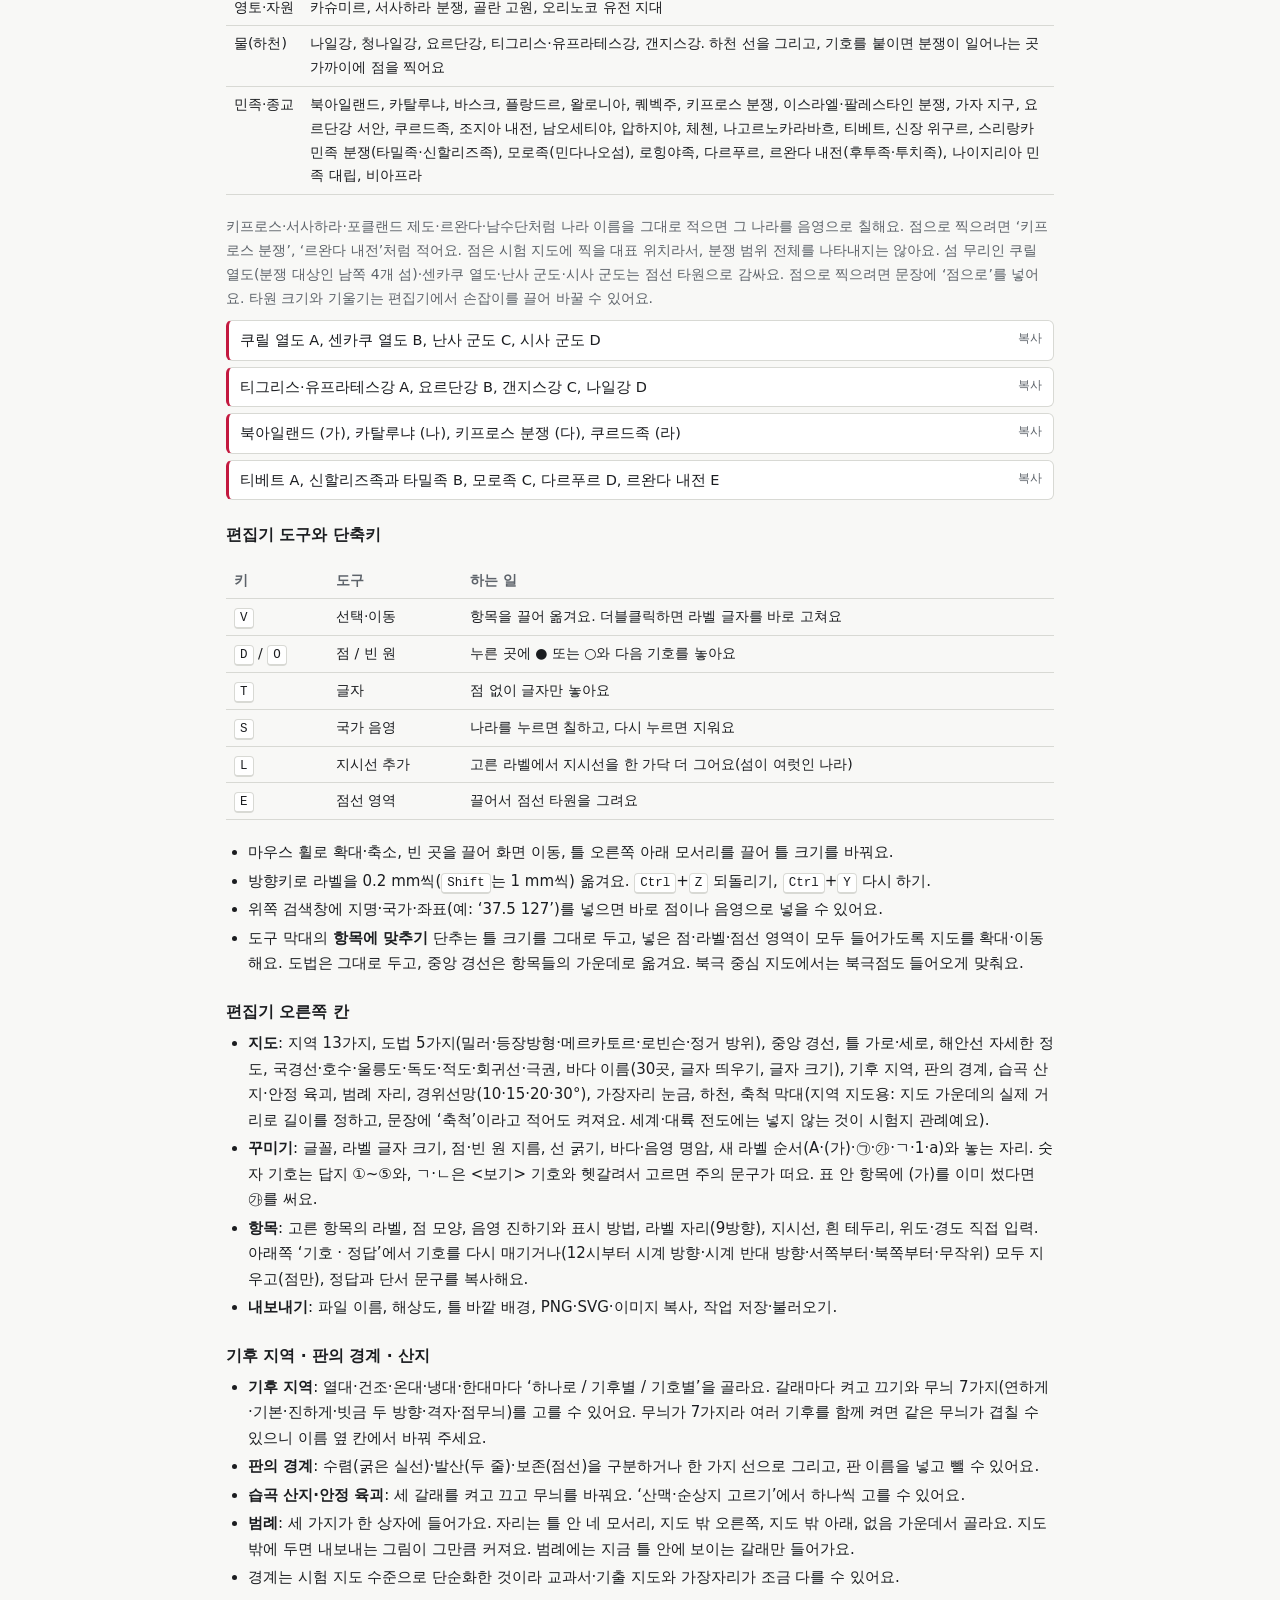
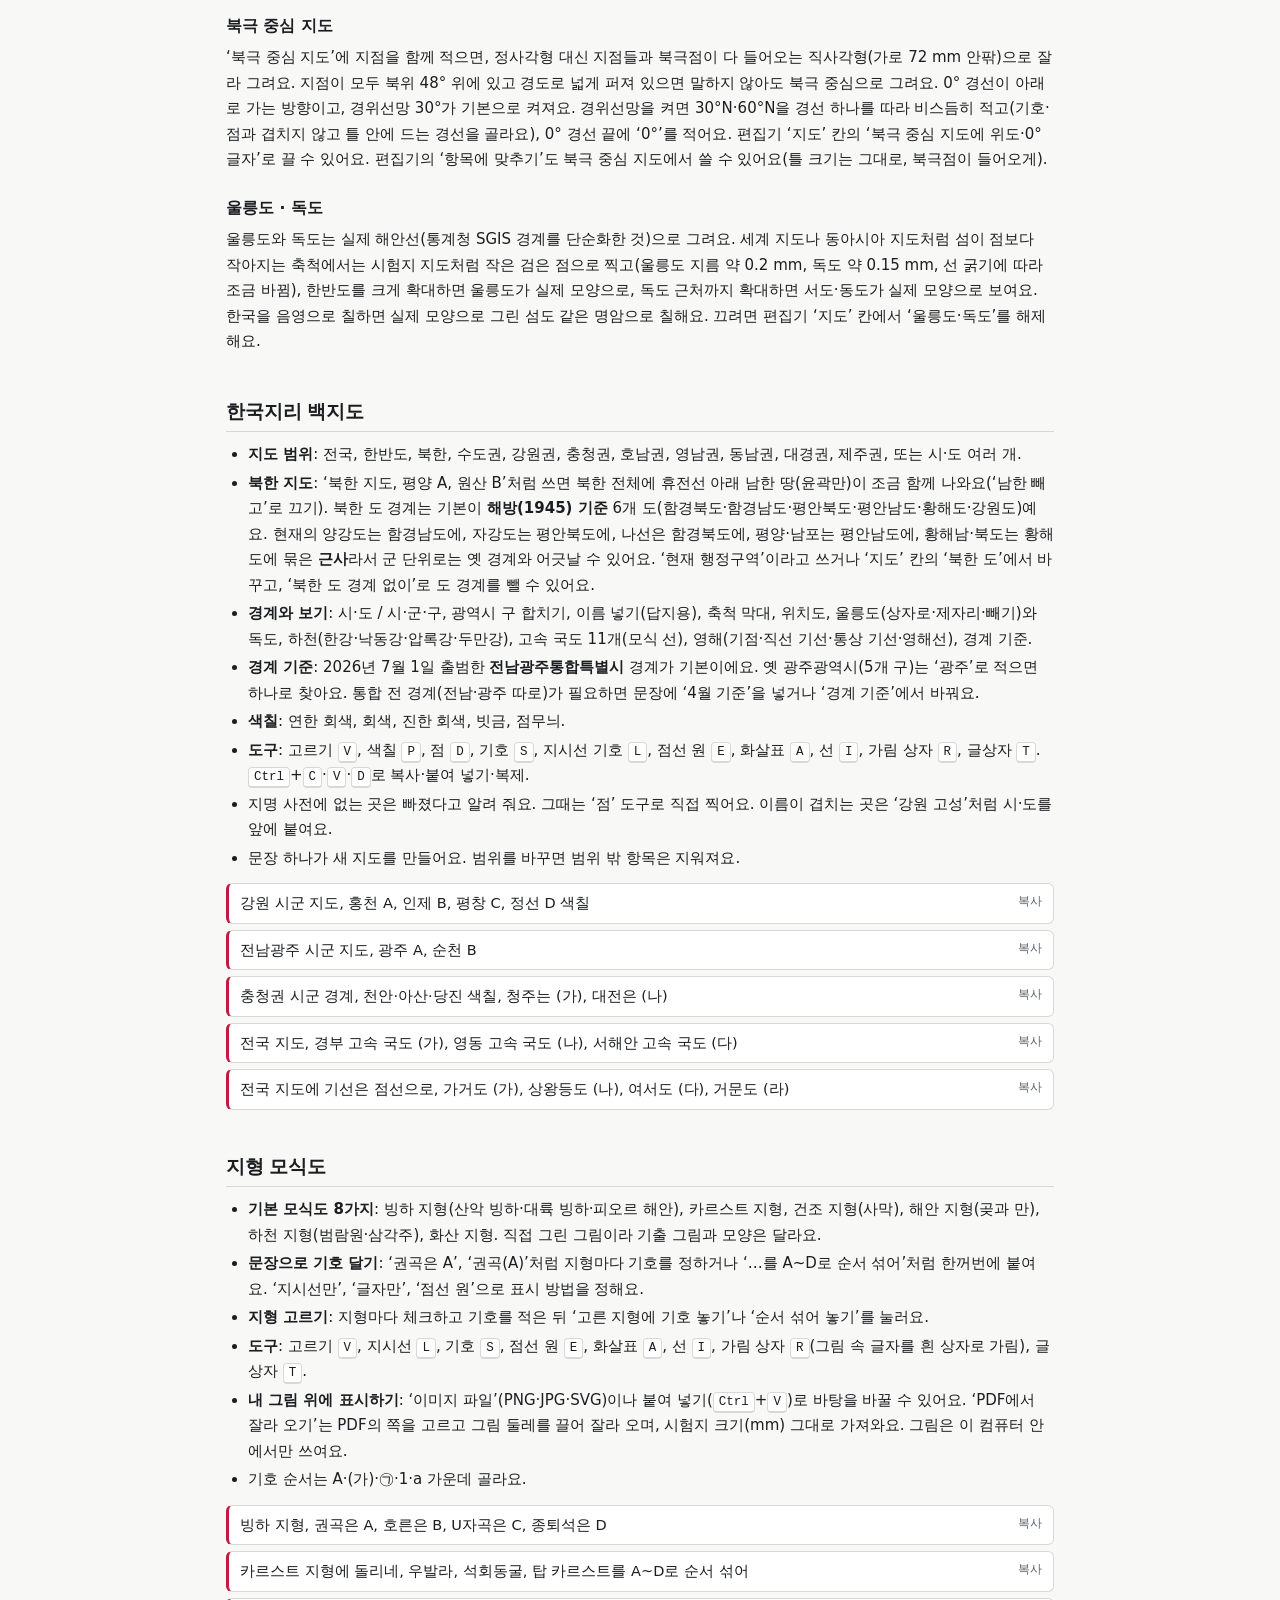
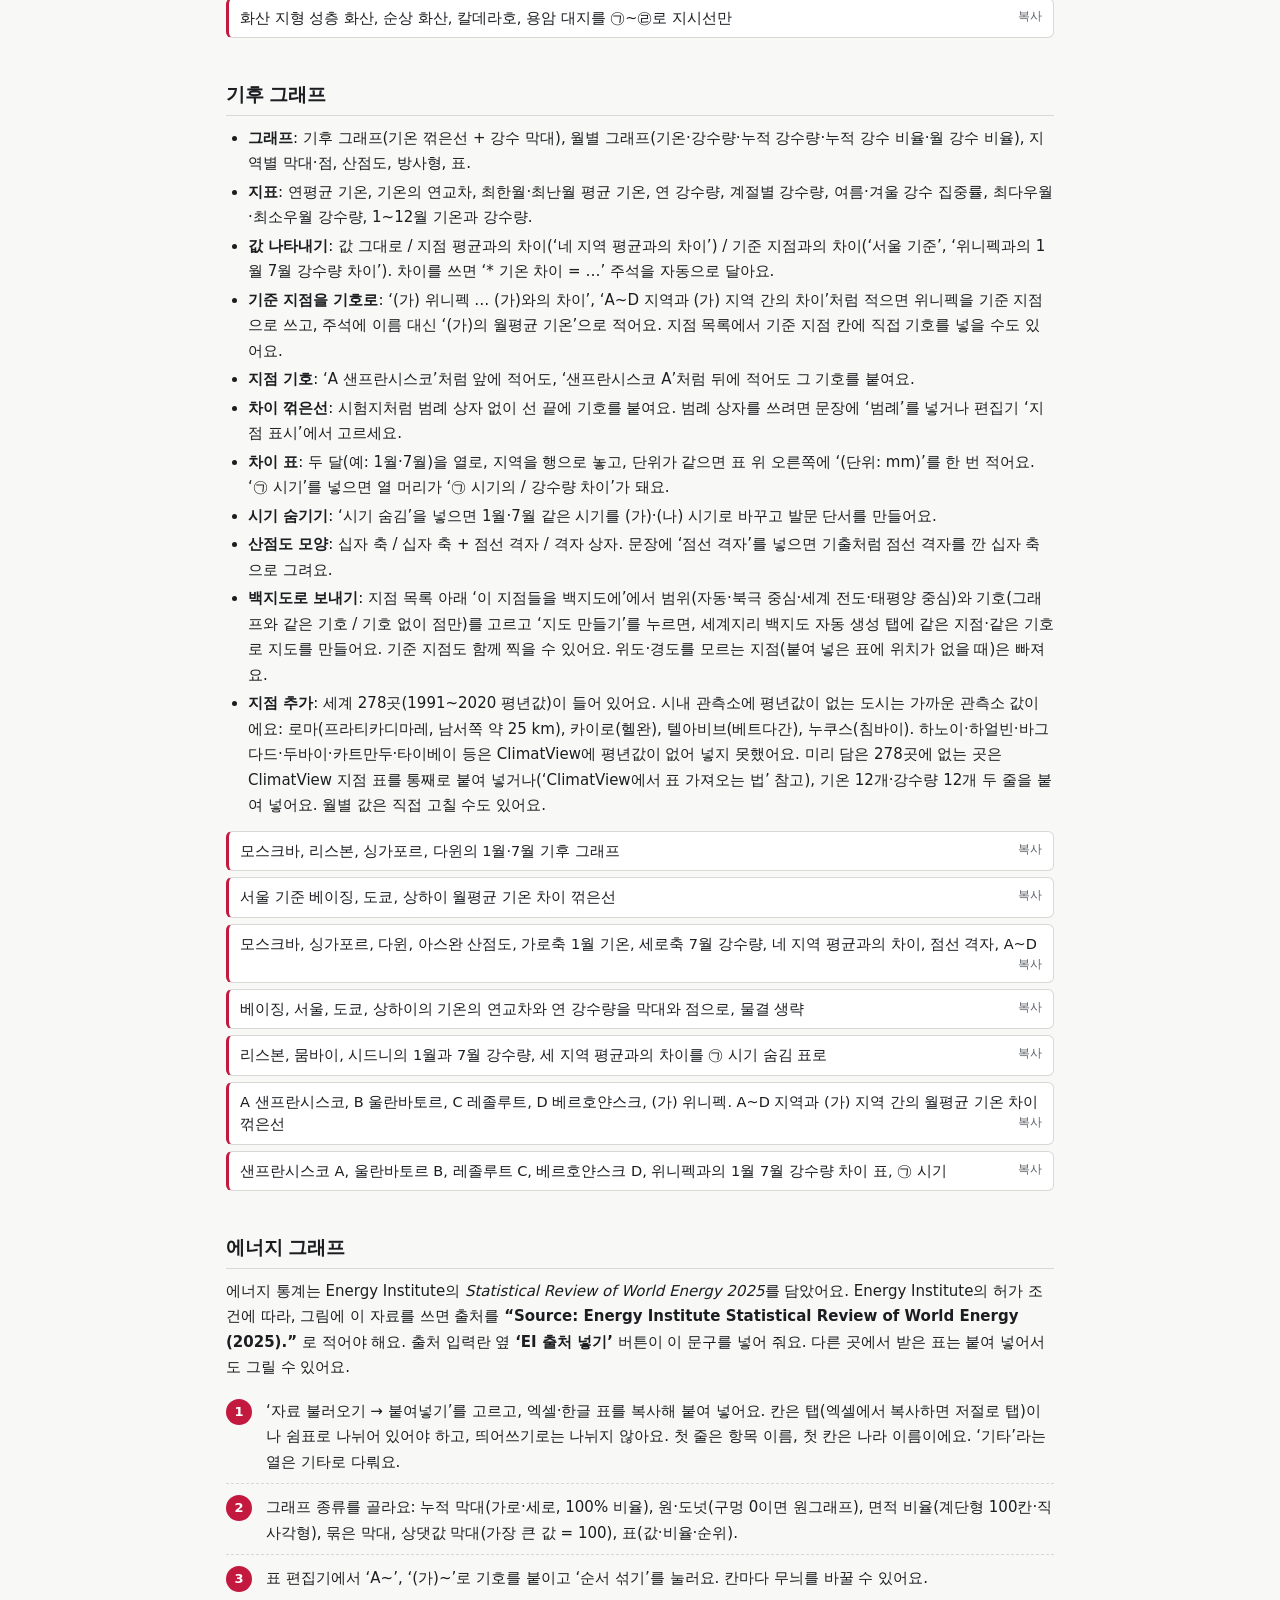
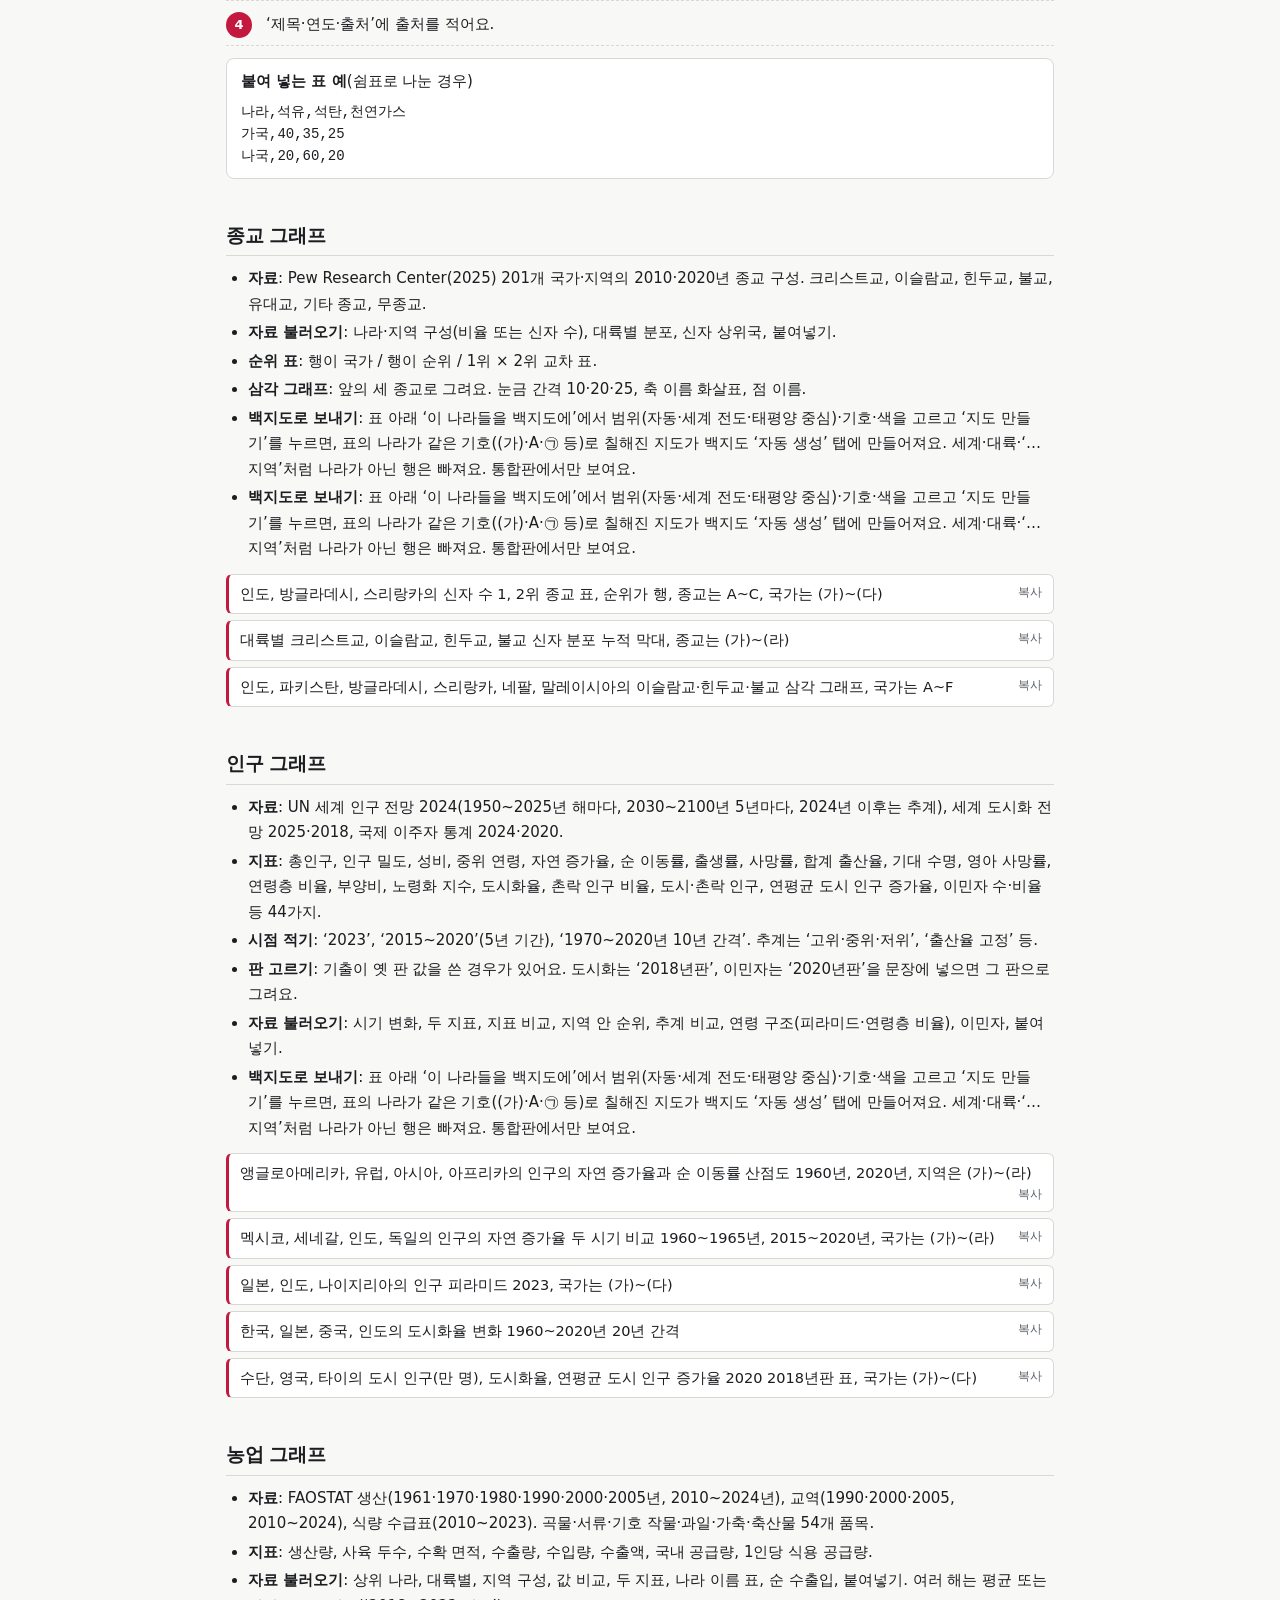
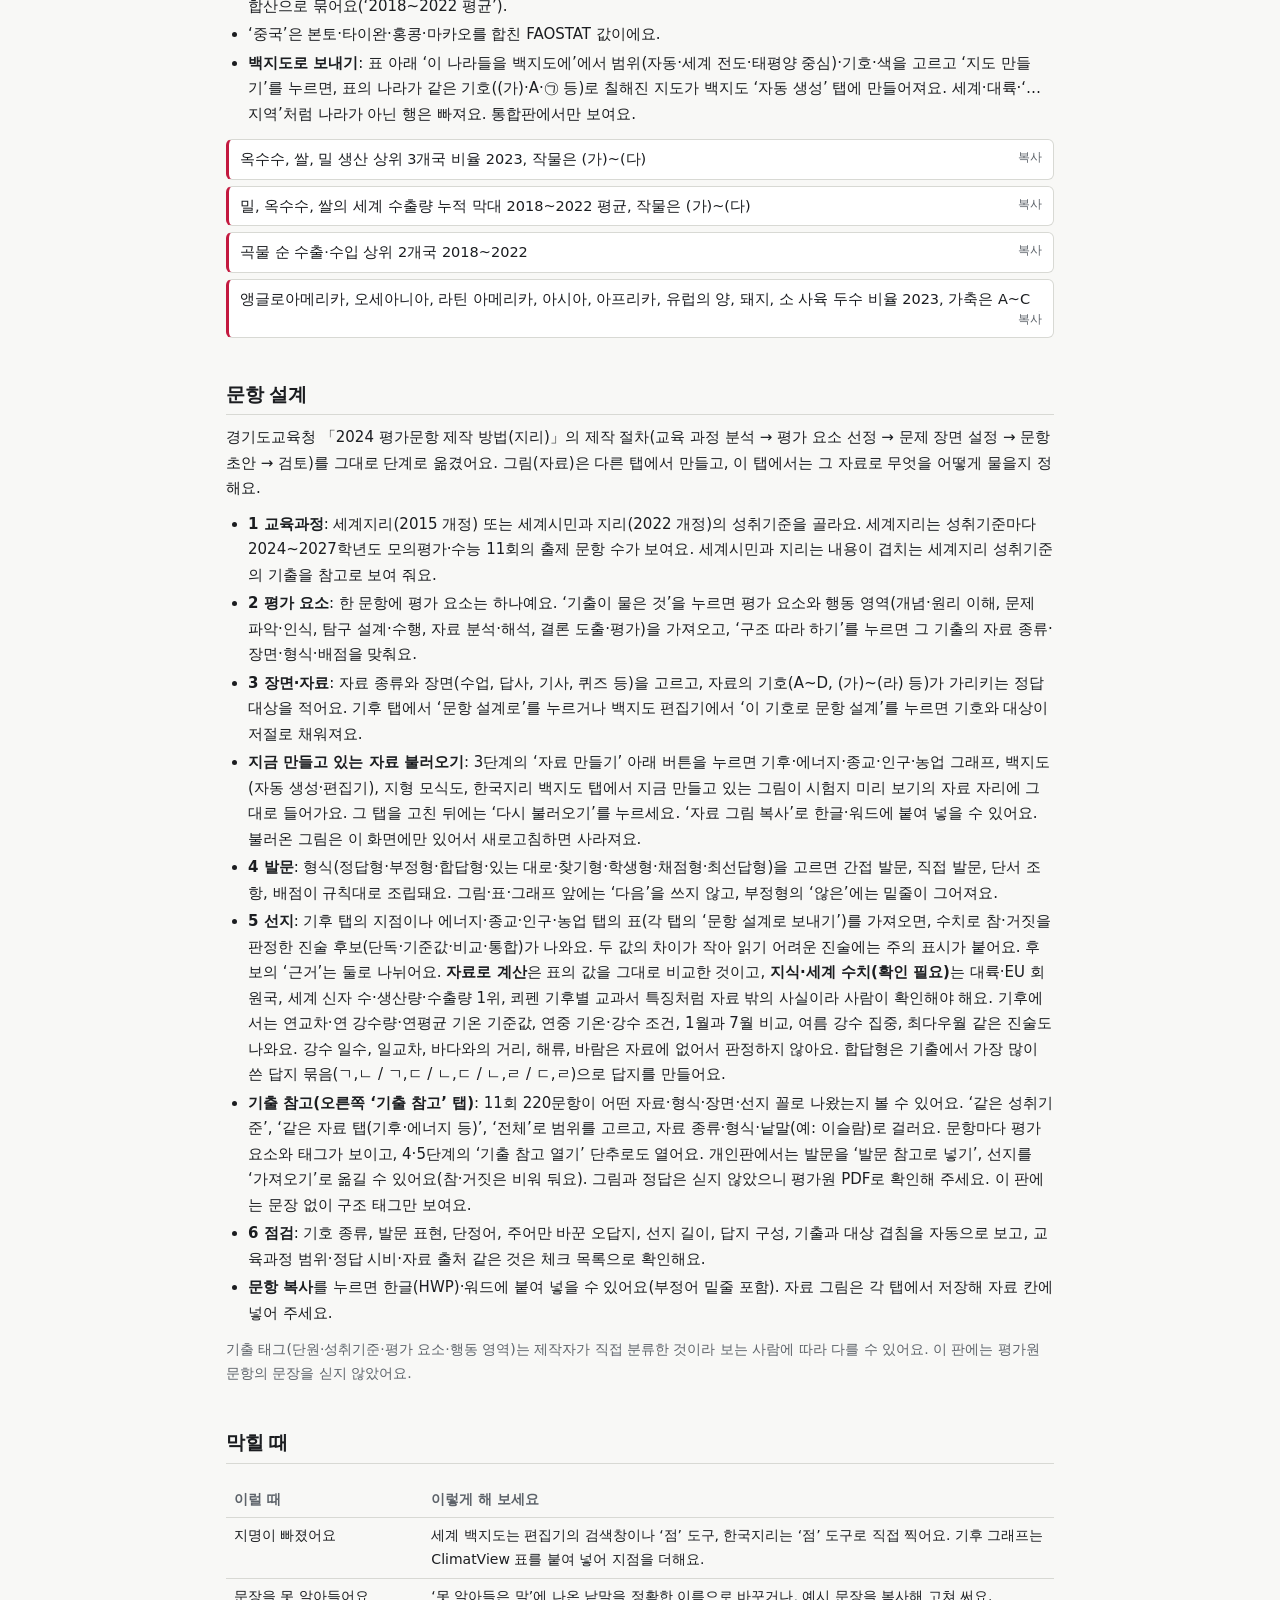
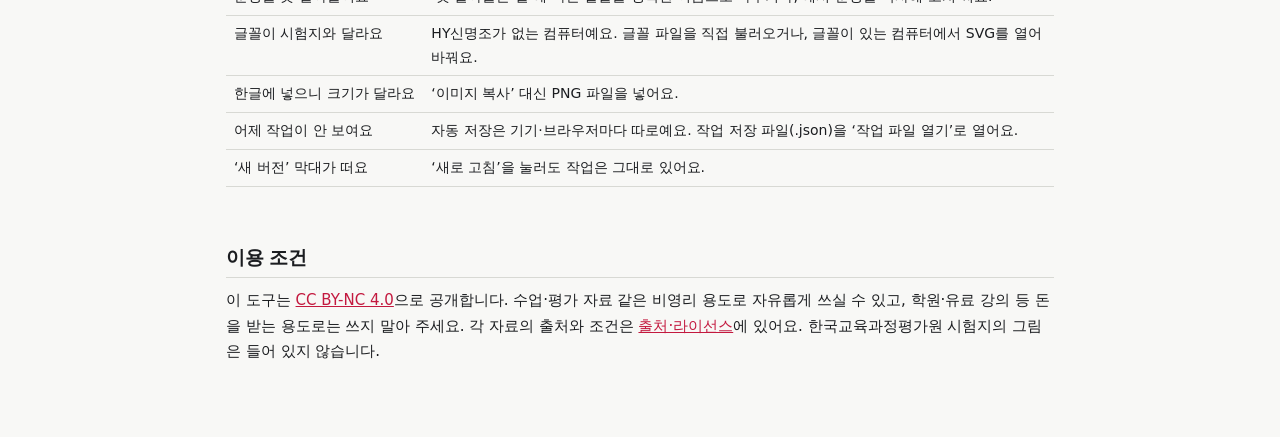
==== commit 10d5ac4d: "Add files via upload" ====
--- a/guide.html
+++ b/guide.html
@@ -334,6 +334,7 @@
 <li><b>지금 만들고 있는 자료 불러오기</b>: 3단계의 ‘자료 만들기’ 아래 버튼을 누르면 기후·에너지·종교·인구·농업 그래프, 백지도(자동 생성·편집기), 지형 모식도, 한국지리 백지도 탭에서 지금 만들고 있는 그림이 시험지 미리 보기의 자료 자리에 그대로 들어가요. 그 탭을 고친 뒤에는 ‘다시 불러오기’를 누르세요. ‘자료 그림 복사’로 한글·워드에 붙여 넣을 수 있어요. 불러온 그림은 이 화면에만 있어서 새로고침하면 사라져요.</li>
 <li><b>4 발문</b>: 형식(정답형·부정형·합답형·있는 대로·찾기형·학생형·채점형·최선답형)을 고르면 간접 발문, 직접 발문, 단서 조항, 배점이 규칙대로 조립돼요. 그림·표·그래프 앞에는 ‘다음’을 쓰지 않고, 부정형의 ‘않은’에는 밑줄이 그어져요.</li>
 <li><b>5 선지</b>: 기후 탭의 지점이나 에너지·종교·인구·농업 탭의 표(각 탭의 ‘문항 설계로 보내기’)를 가져오면, 수치로 참·거짓을 판정한 진술 후보(단독·기준값·비교·통합)가 나와요. 두 값의 차이가 작아 읽기 어려운 진술에는 주의 표시가 붙어요. 후보의 ‘근거’는 둘로 나뉘어요. <b>자료로 계산</b>은 표의 값을 그대로 비교한 것이고, <b>지식·세계 수치(확인 필요)</b>는 대륙·EU 회원국, 세계 신자 수·생산량·수출량 1위, 쾨펜 기후별 교과서 특징처럼 자료 밖의 사실이라 사람이 확인해야 해요. 기후에서는 연교차·연 강수량·연평균 기온 기준값, 연중 기온·강수 조건, 1월과 7월 비교, 여름 강수 집중, 최다우월 같은 진술도 나와요. 강수 일수, 일교차, 바다와의 거리, 해류, 바람은 자료에 없어서 판정하지 않아요. 합답형은 기출에서 가장 많이 쓴 답지 묶음(ㄱ,ㄴ / ㄱ,ㄷ / ㄴ,ㄷ / ㄴ,ㄹ / ㄷ,ㄹ)으로 답지를 만들어요.</li>
+<li><b>기출 참고(오른쪽 ‘기출 참고’ 탭)</b>: 11회 220문항이 어떤 자료·형식·장면·선지 꼴로 나왔는지 볼 수 있어요. ‘같은 성취기준’, ‘같은 자료 탭(기후·에너지 등)’, ‘전체’로 범위를 고르고, 자료 종류·형식·낱말(예: 이슬람)로 걸러요. 문항마다 평가 요소와 태그가 보이고, 4·5단계의 ‘기출 참고 열기’ 단추로도 열어요. 개인판에서는 발문을 ‘발문 참고로 넣기’, 선지를 ‘가져오기’로 옮길 수 있어요(참·거짓은 비워 둬요). 그림과 정답은 싣지 않았으니 평가원 PDF로 확인해 주세요. 이 판에는 문장 없이 구조 태그만 보여요.</li>
 <li><b>6 점검</b>: 기호 종류, 발문 표현, 단정어, 주어만 바꾼 오답지, 선지 길이, 답지 구성, 기출과 대상 겹침을 자동으로 보고, 교육과정 범위·정답 시비·자료 출처 같은 것은 체크 목록으로 확인해요.</li>
 <li><b>문항 복사</b>를 누르면 한글(HWP)·워드에 붙여 넣을 수 있어요(부정어 밑줄 포함). 자료 그림은 각 탭에서 저장해 자료 칸에 넣어 주세요.</li>
 </ul>
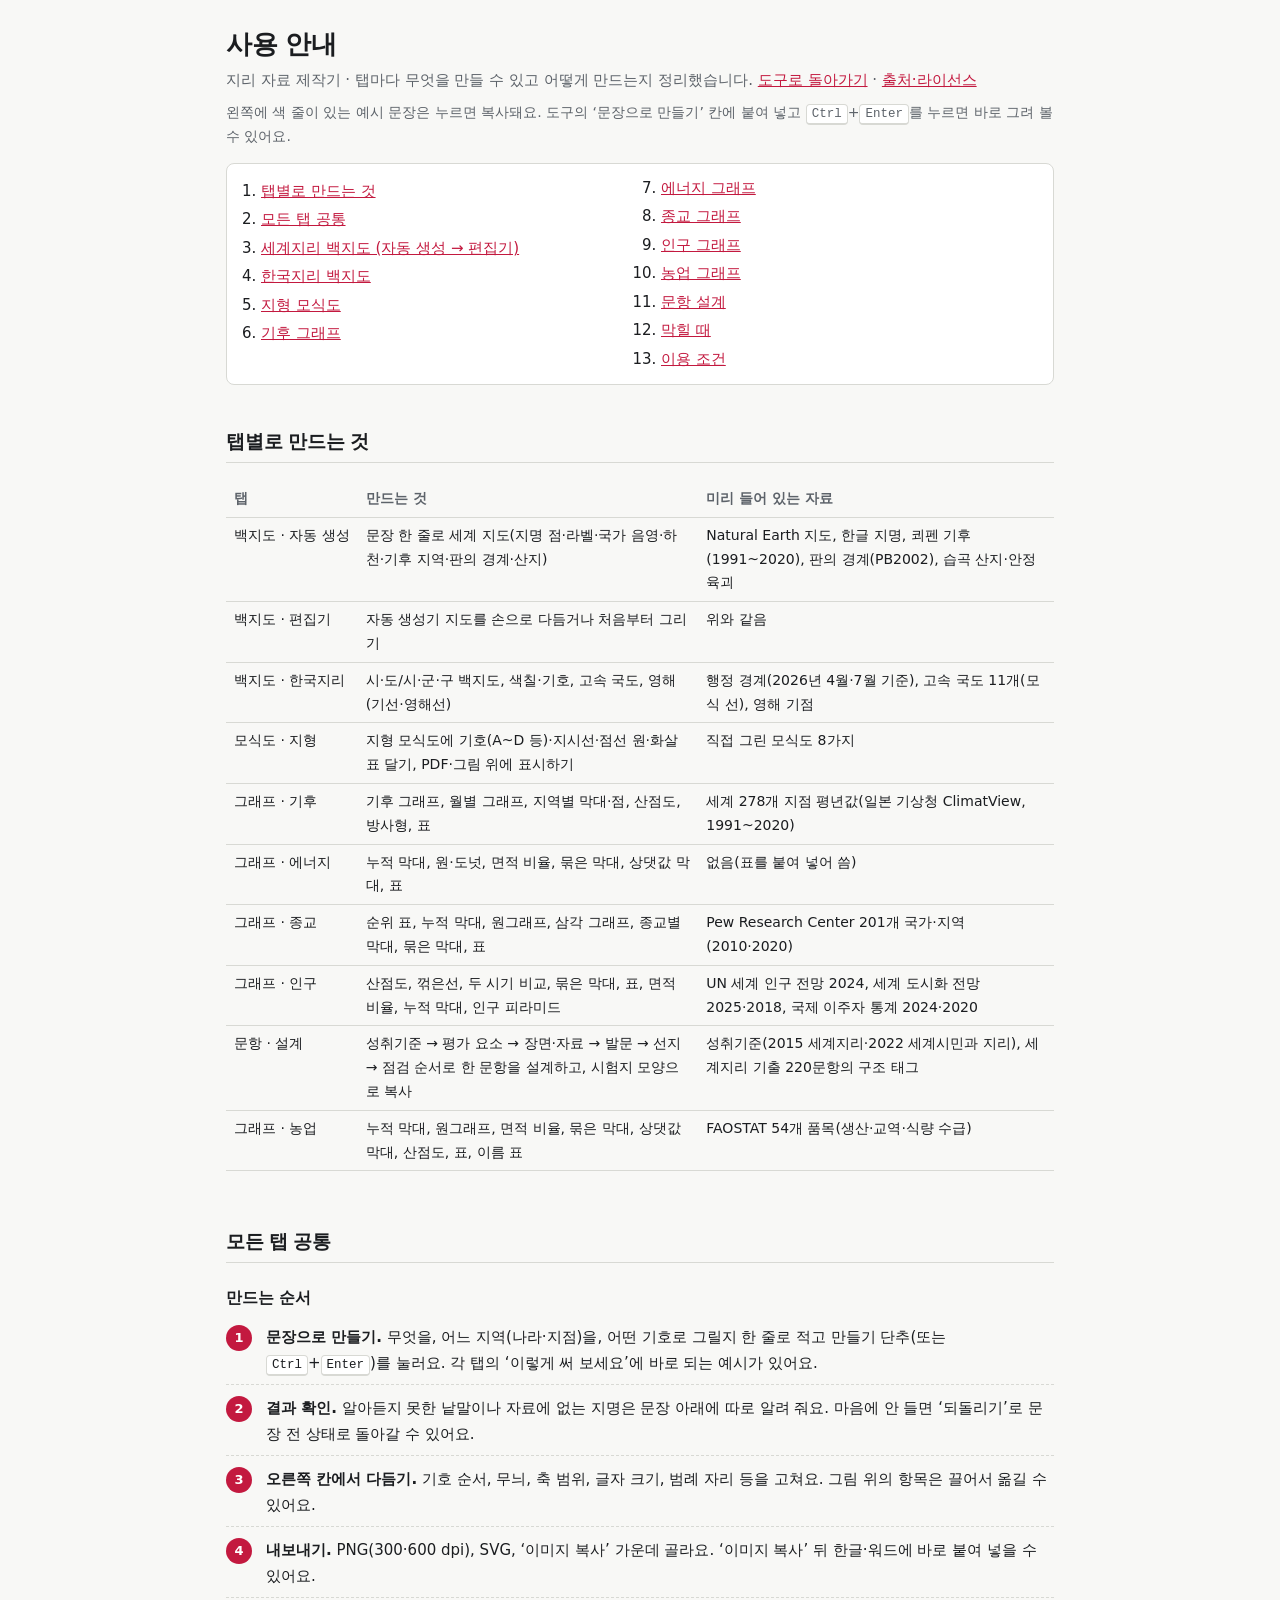
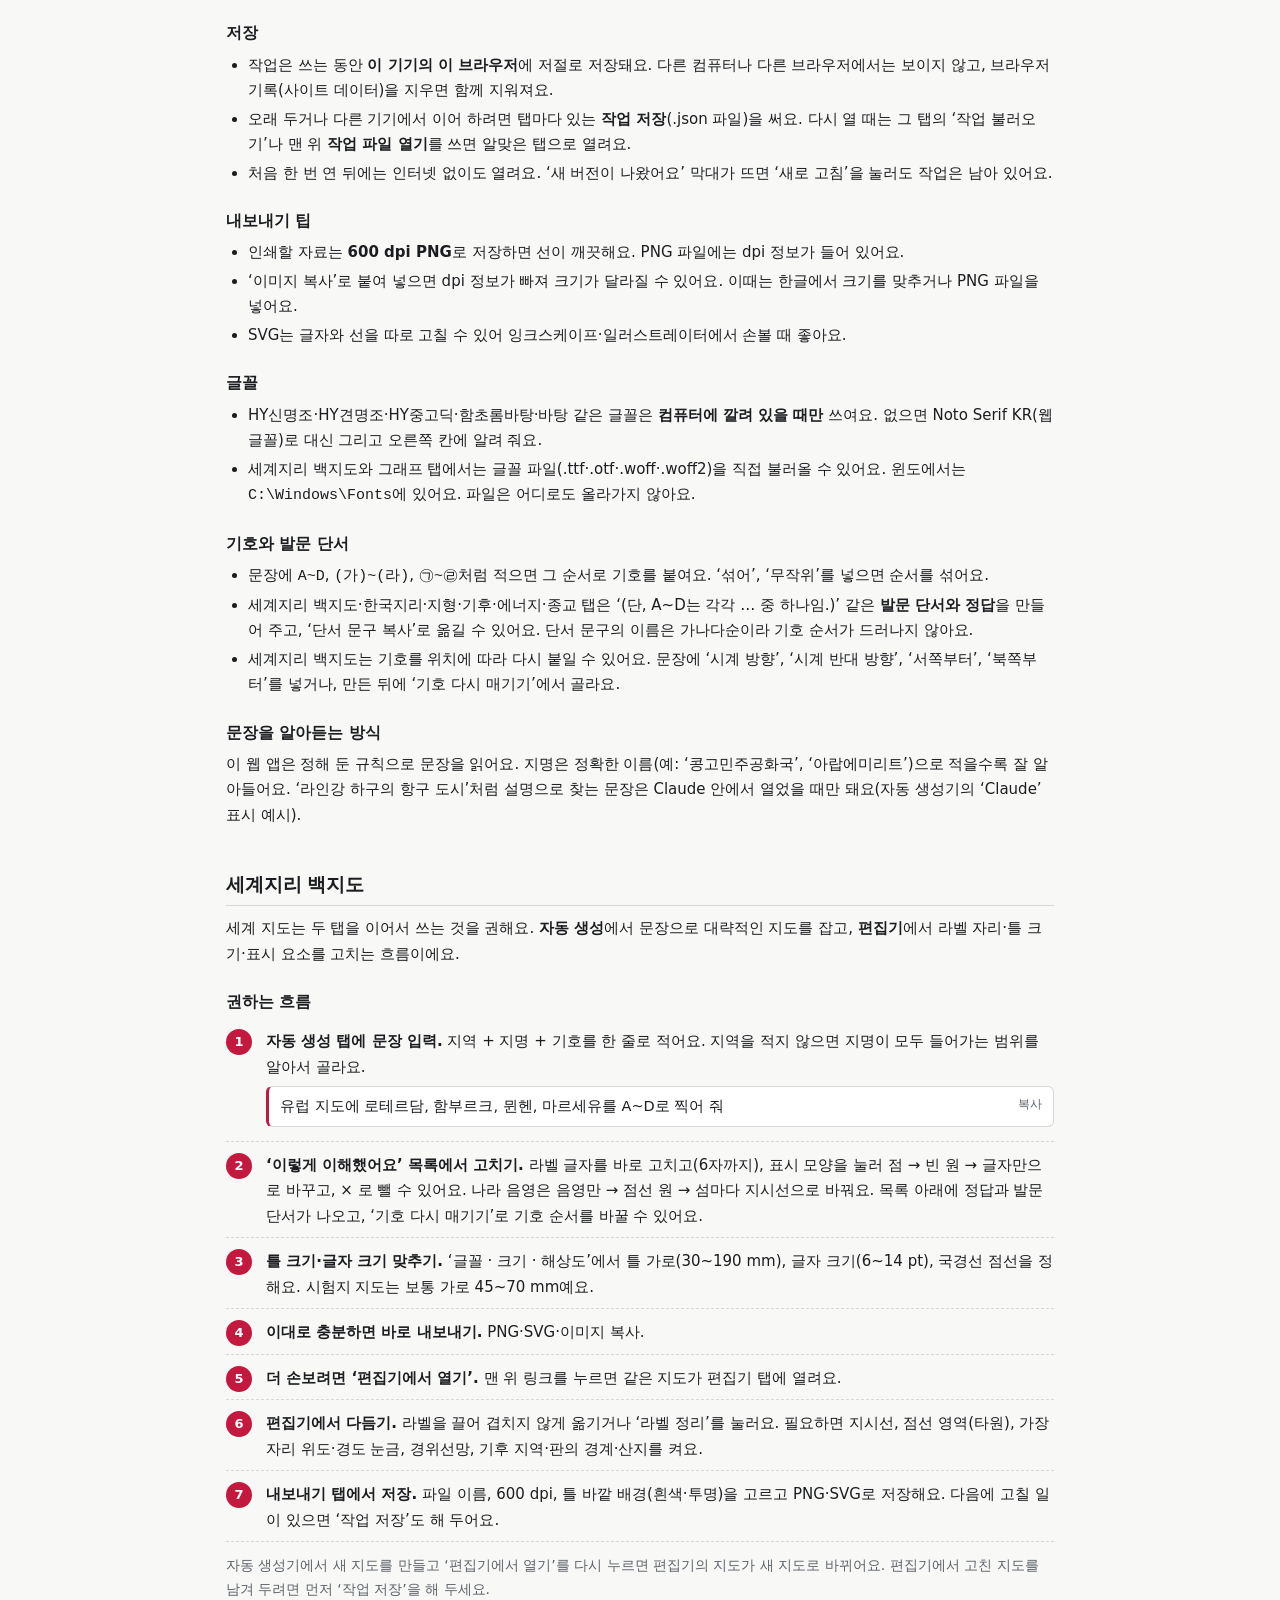
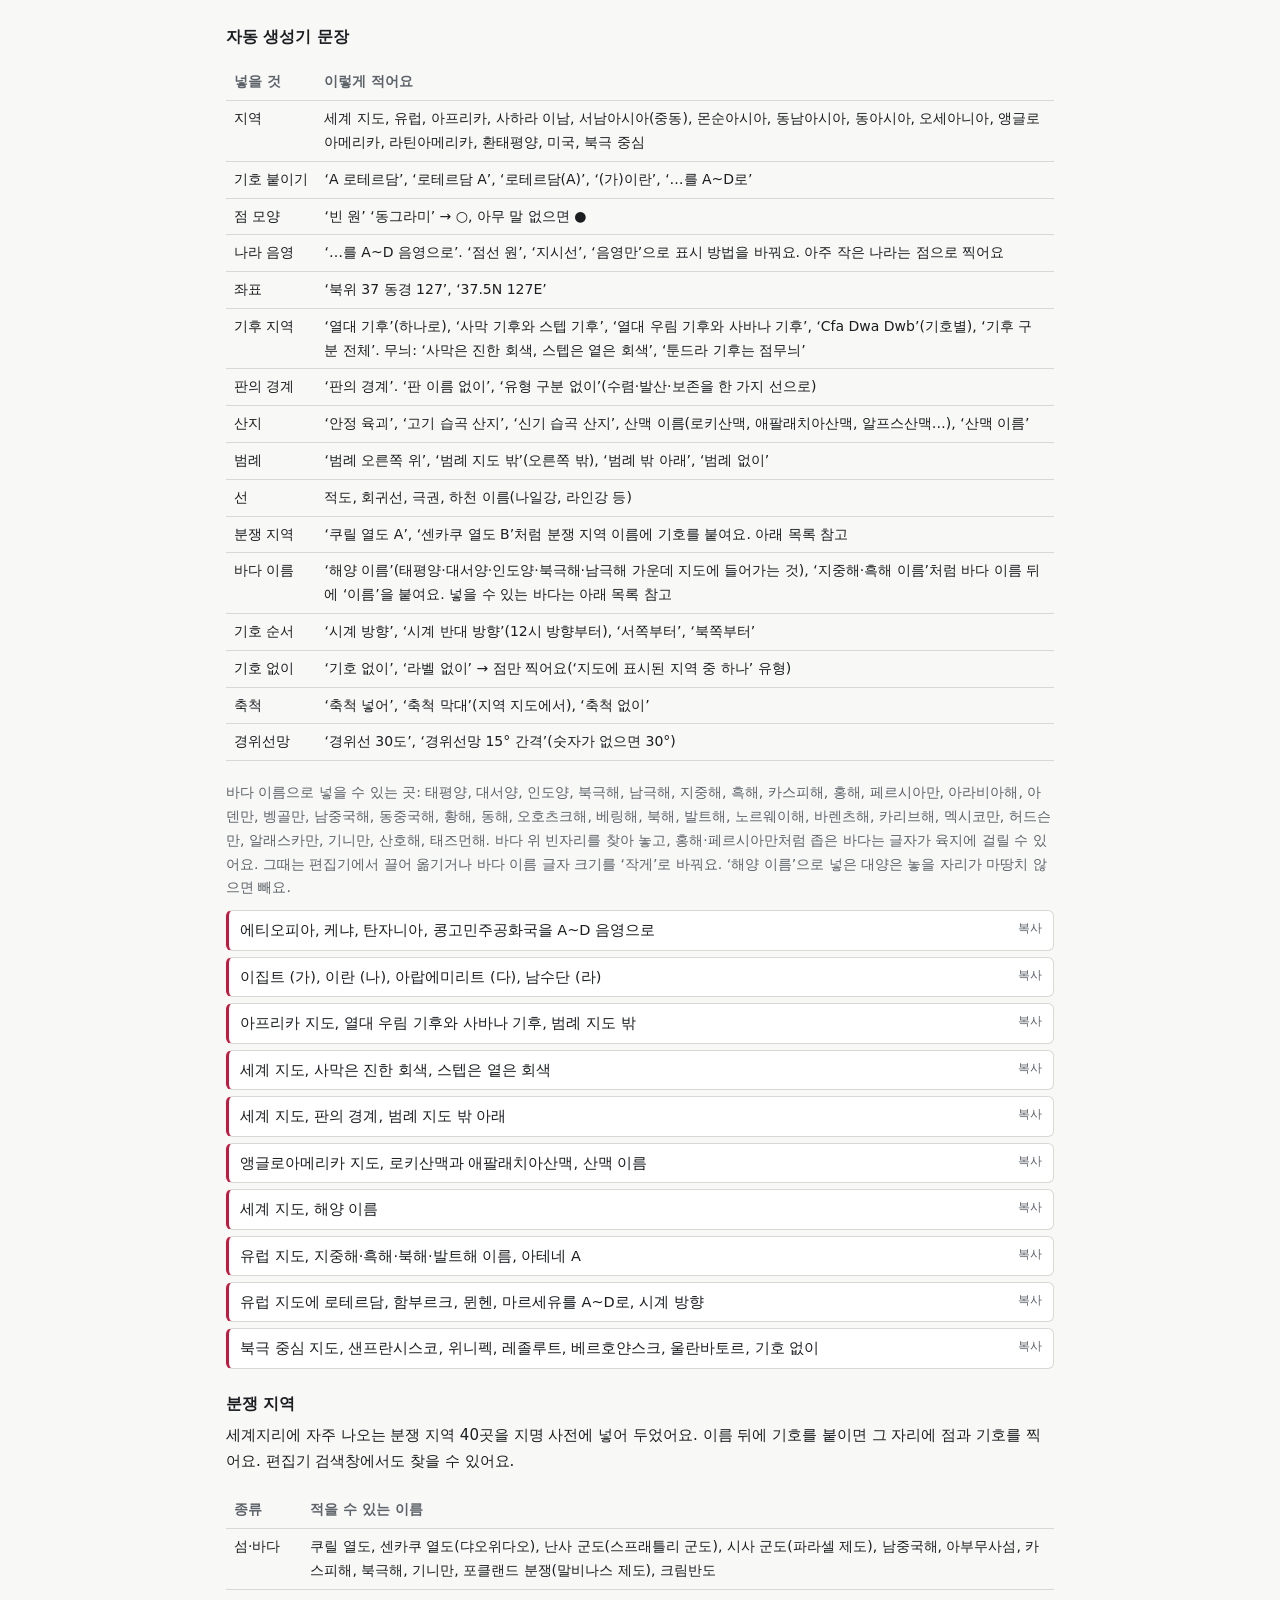
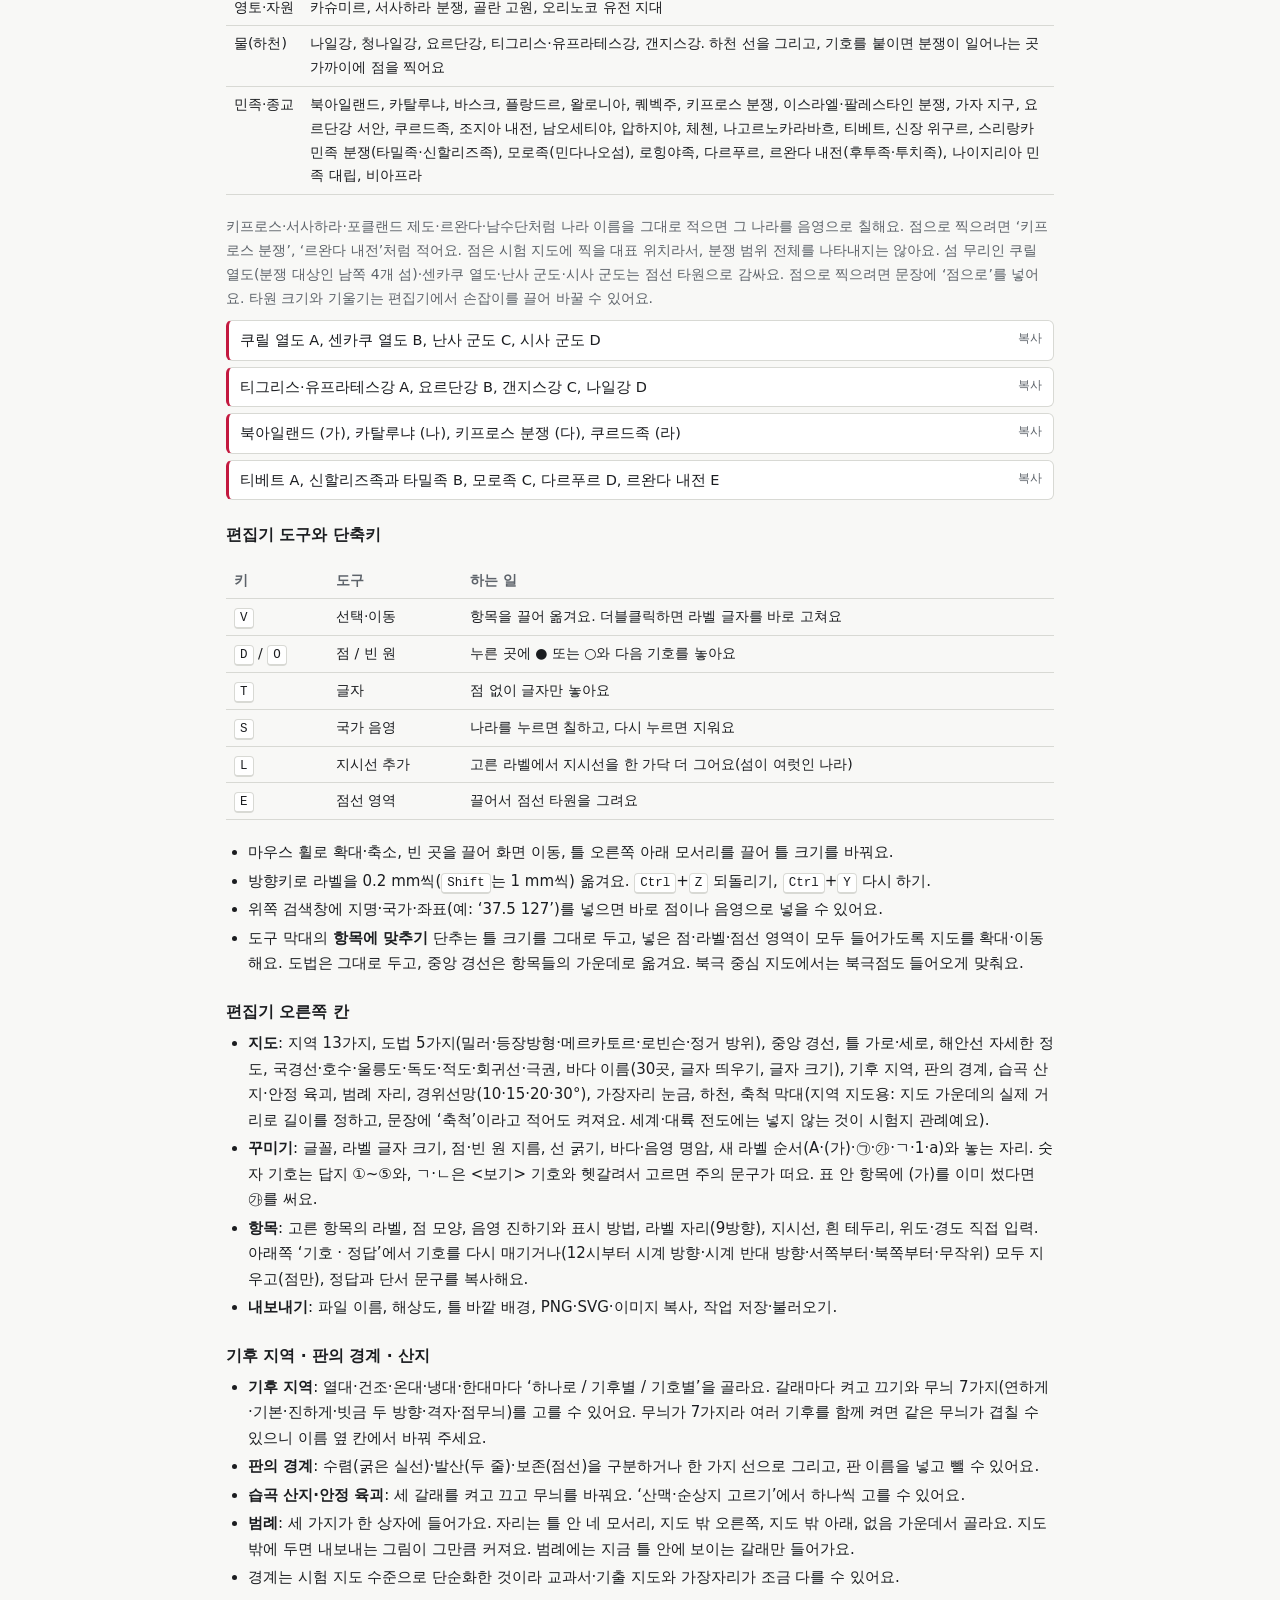
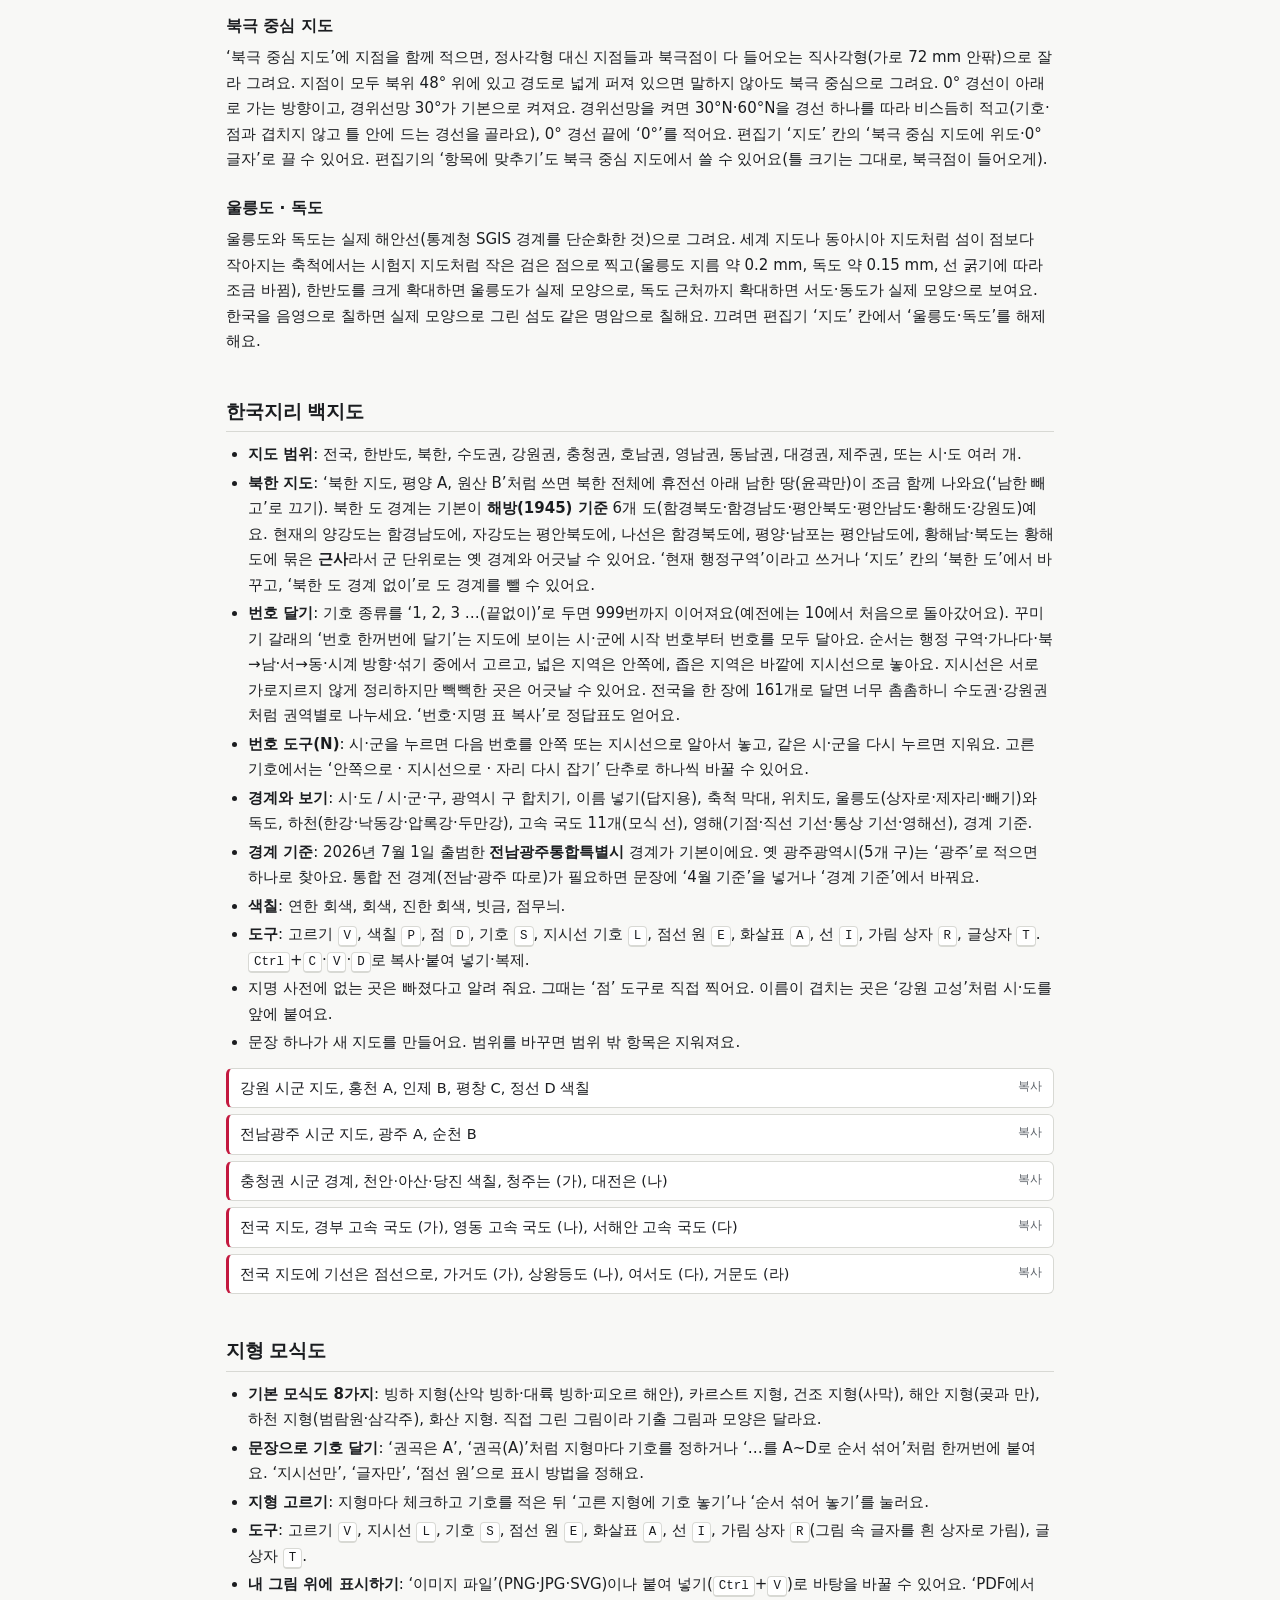
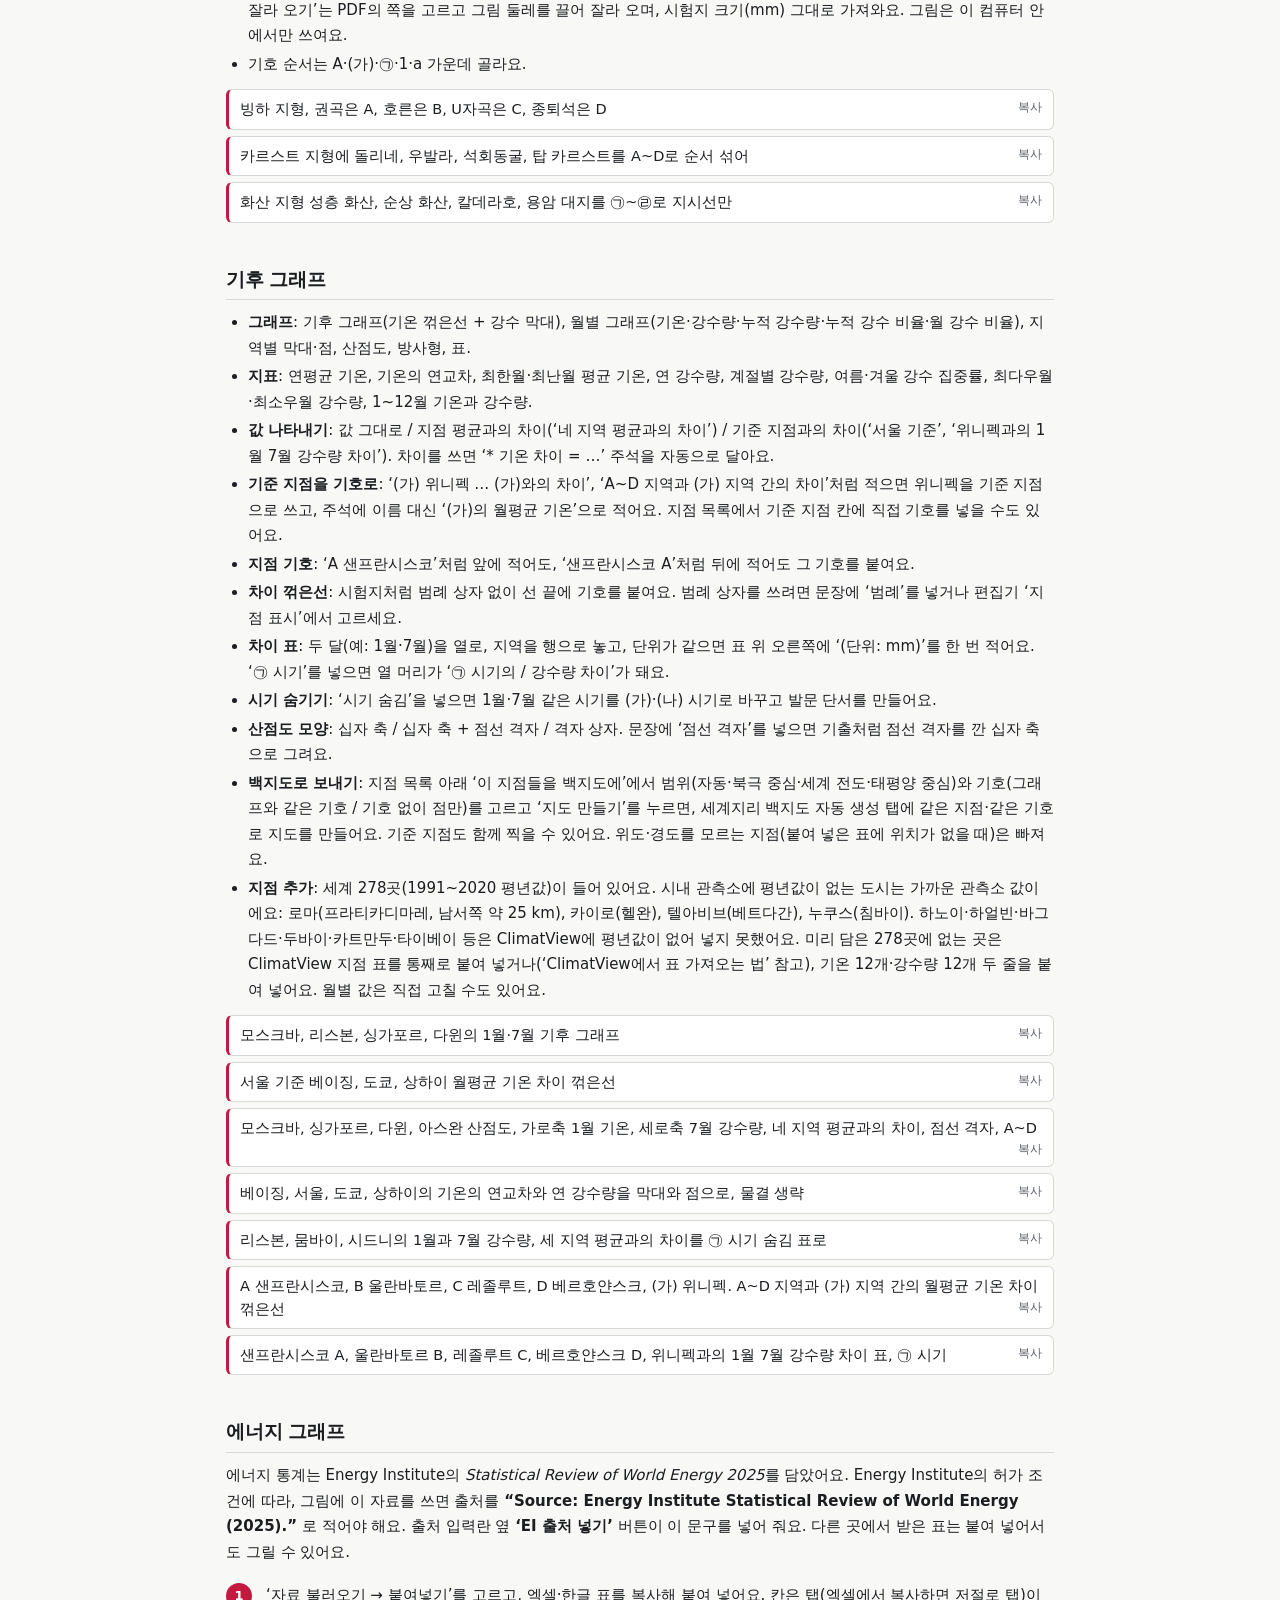
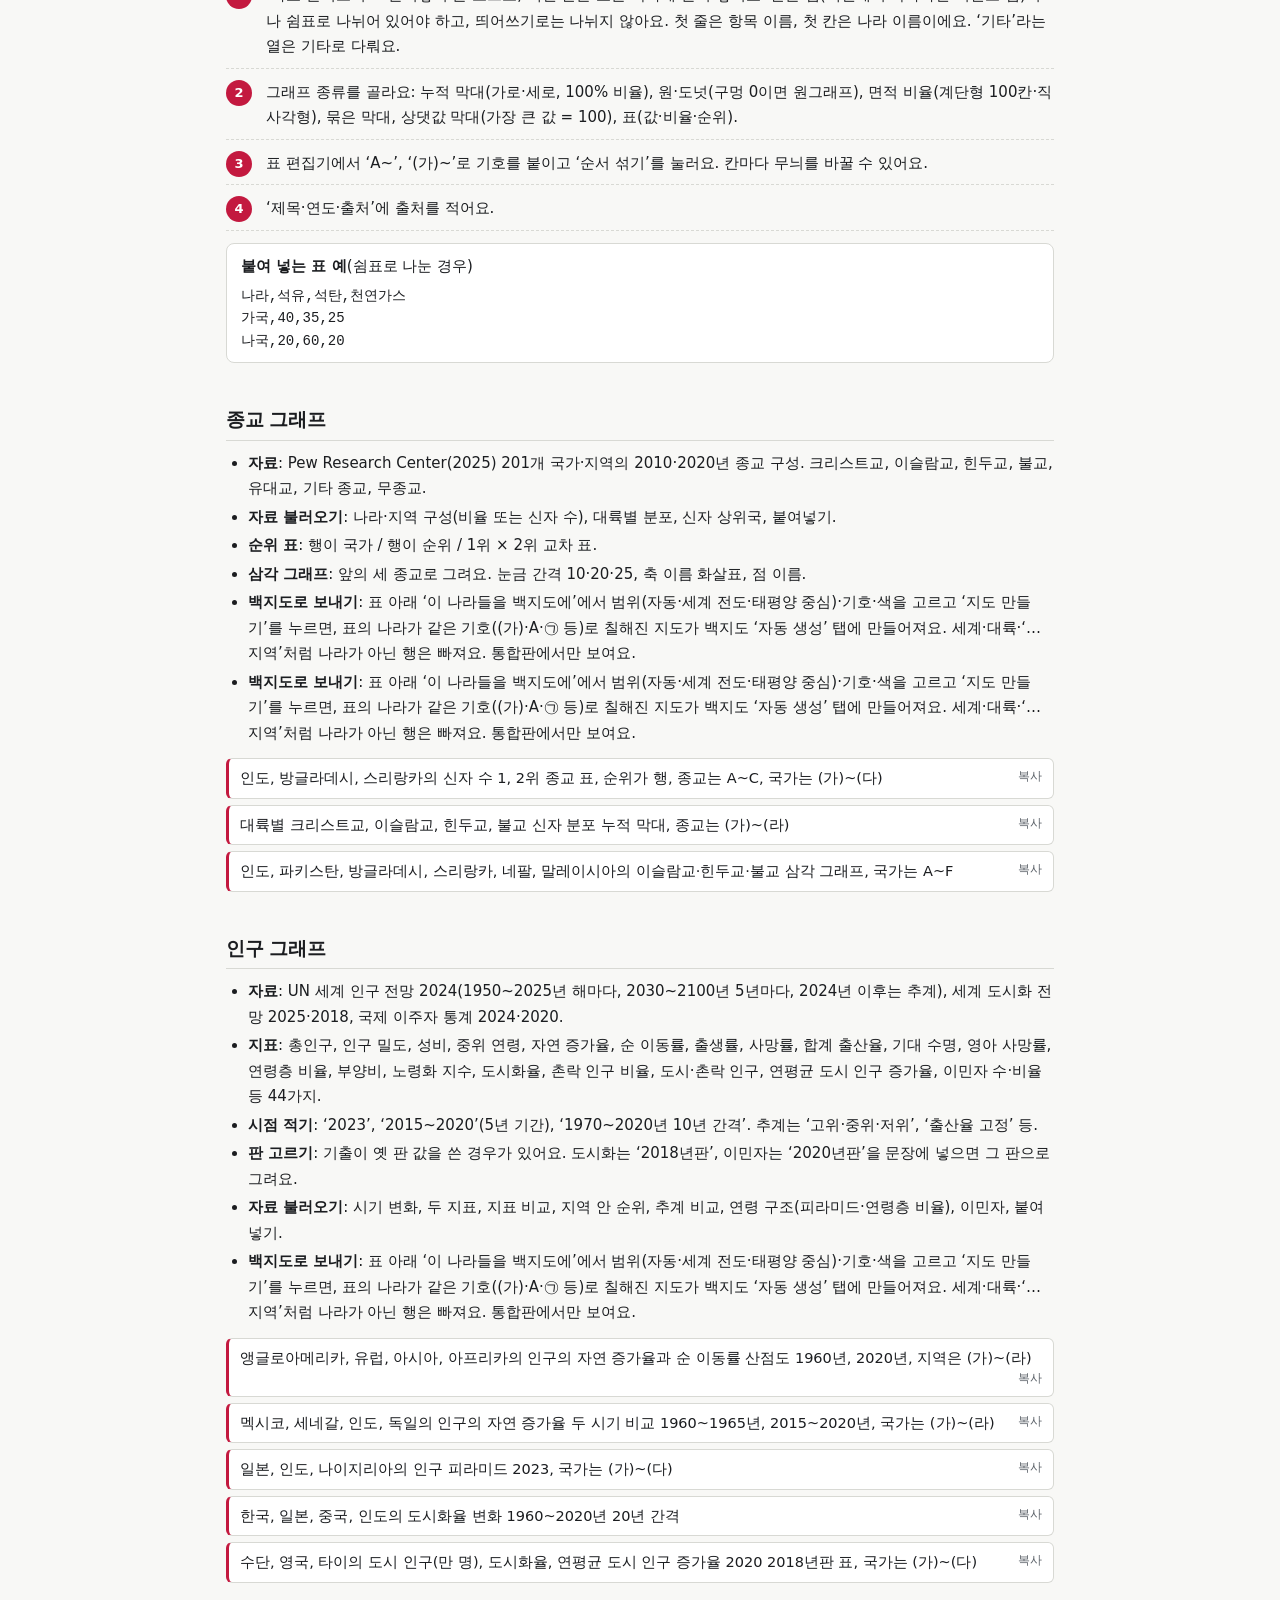
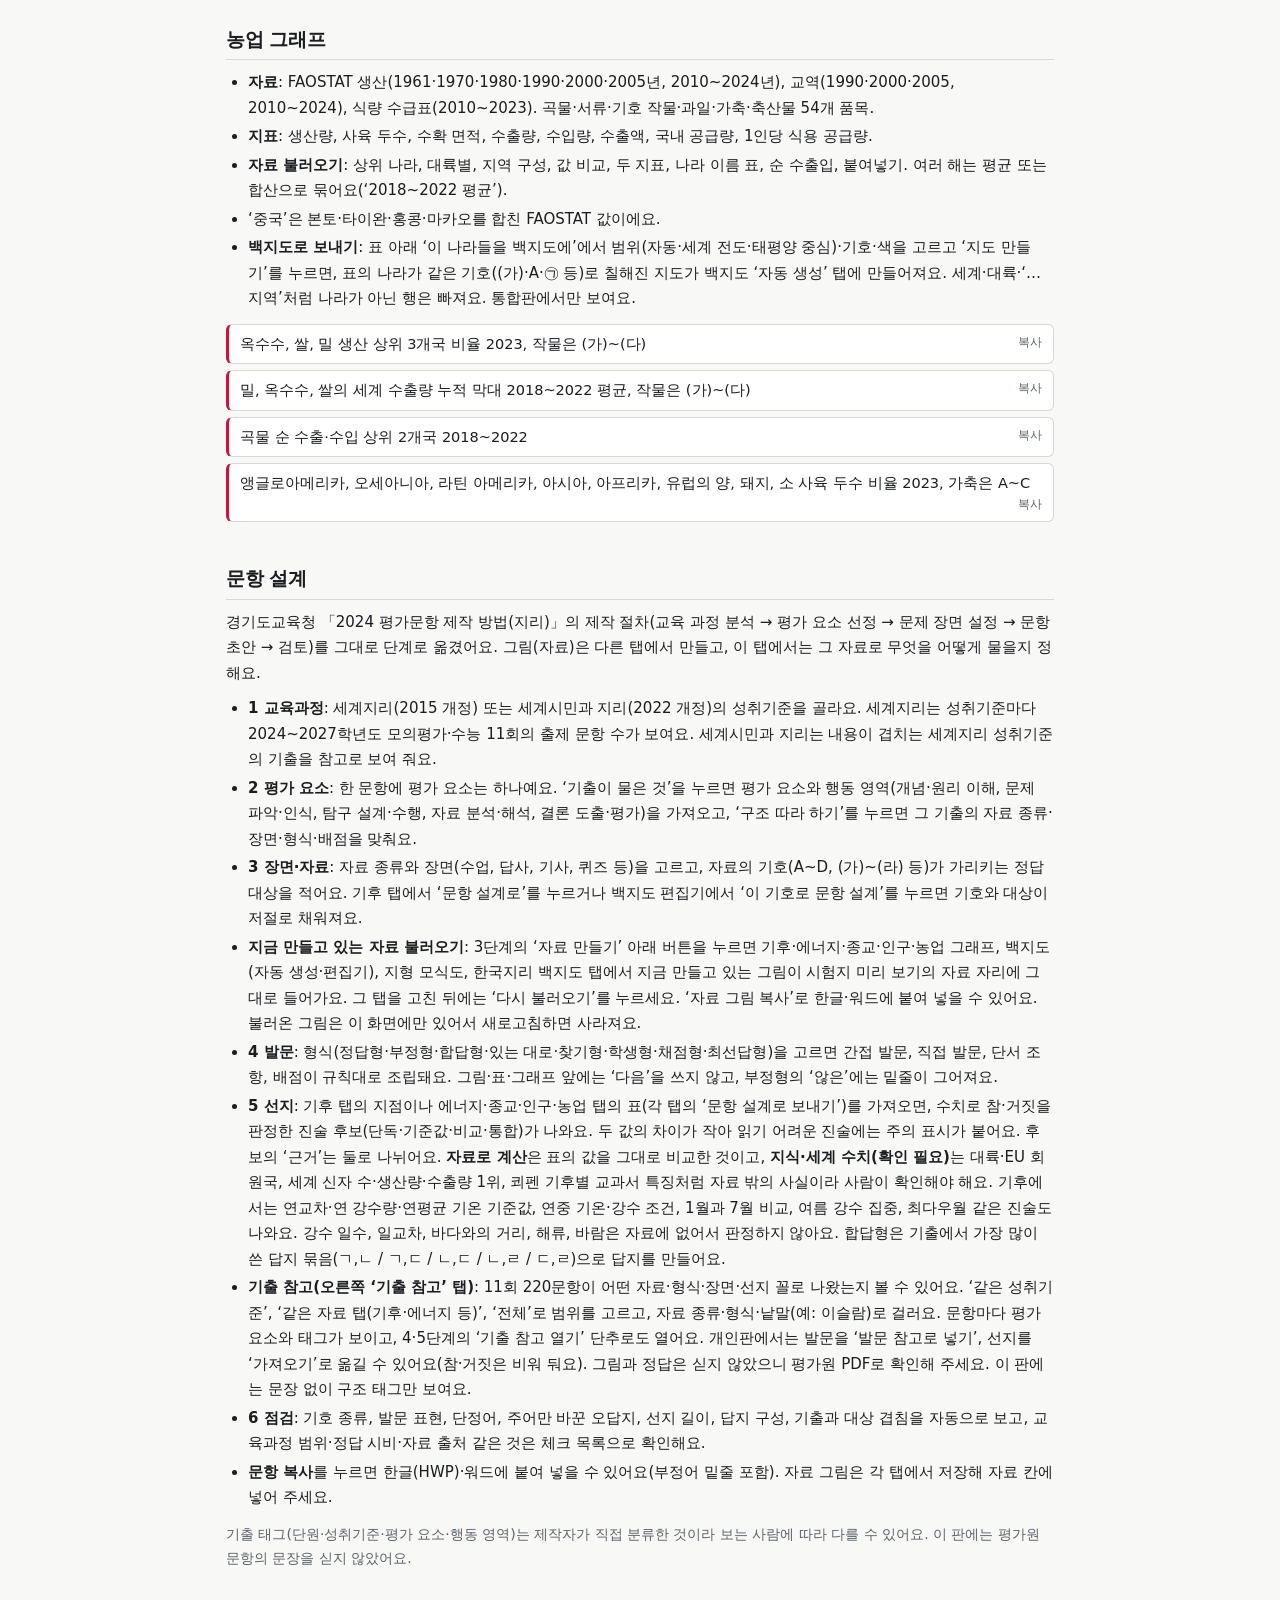
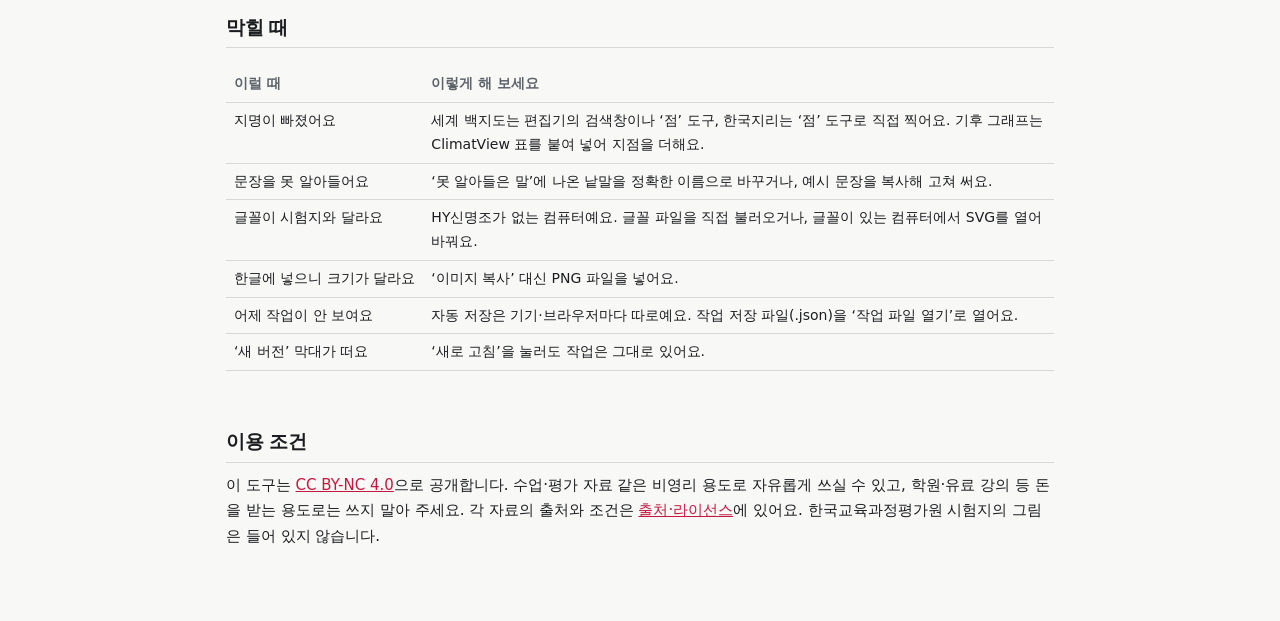
==== commit 224912a5: "Add files via upload" ====
--- a/guide.html
+++ b/guide.html
@@ -224,6 +224,8 @@
 <ul>
 <li><b>지도 범위</b>: 전국, 한반도, 북한, 수도권, 강원권, 충청권, 호남권, 영남권, 동남권, 대경권, 제주권, 또는 시·도 여러 개.</li>
 <li><b>북한 지도</b>: ‘북한 지도, 평양 A, 원산 B’처럼 쓰면 북한 전체에 휴전선 아래 남한 땅(윤곽만)이 조금 함께 나와요(‘남한 빼고’로 끄기). 북한 도 경계는 기본이 <b>해방(1945) 기준</b> 6개 도(함경북도·함경남도·평안북도·평안남도·황해도·강원도)예요. 현재의 양강도는 함경남도에, 자강도는 평안북도에, 나선은 함경북도에, 평양·남포는 평안남도에, 황해남·북도는 황해도에 묶은 <b>근사</b>라서 군 단위로는 옛 경계와 어긋날 수 있어요. ‘현재 행정구역’이라고 쓰거나 ‘지도’ 칸의 ‘북한 도’에서 바꾸고, ‘북한 도 경계 없이’로 도 경계를 뺄 수 있어요.</li>
+<li><b>번호 달기</b>: 기호 종류를 ‘1, 2, 3 …(끝없이)’로 두면 999번까지 이어져요(예전에는 10에서 처음으로 돌아갔어요). 꾸미기 갈래의 ‘번호 한꺼번에 달기’는 지도에 보이는 시·군에 시작 번호부터 번호를 모두 달아요. 순서는 행정 구역·가나다·북→남·서→동·시계 방향·섞기 중에서 고르고, 넓은 지역은 안쪽에, 좁은 지역은 바깥에 지시선으로 놓아요. 지시선은 서로 가로지르지 않게 정리하지만 빽빽한 곳은 어긋날 수 있어요. 전국을 한 장에 161개로 달면 너무 촘촘하니 수도권·강원권처럼 권역별로 나누세요. ‘번호·지명 표 복사’로 정답표도 얻어요.</li>
+<li><b>번호 도구(N)</b>: 시·군을 누르면 다음 번호를 안쪽 또는 지시선으로 알아서 놓고, 같은 시·군을 다시 누르면 지워요. 고른 기호에서는 ‘안쪽으로 · 지시선으로 · 자리 다시 잡기’ 단추로 하나씩 바꿀 수 있어요.</li>
 <li><b>경계와 보기</b>: 시·도 / 시·군·구, 광역시 구 합치기, 이름 넣기(답지용), 축척 막대, 위치도, 울릉도(상자로·제자리·빼기)와 독도, 하천(한강·낙동강·압록강·두만강), 고속 국도 11개(모식 선), 영해(기점·직선 기선·통상 기선·영해선), 경계 기준.</li>
 <li><b>경계 기준</b>: 2026년 7월 1일 출범한 <b>전남광주통합특별시</b> 경계가 기본이에요. 옛 광주광역시(5개 구)는 ‘광주’로 적으면 하나로 찾아요. 통합 전 경계(전남·광주 따로)가 필요하면 문장에 ‘4월 기준’을 넣거나 ‘경계 기준’에서 바꿔요.</li>
 <li><b>색칠</b>: 연한 회색, 회색, 진한 회색, 빗금, 점무늬.</li>
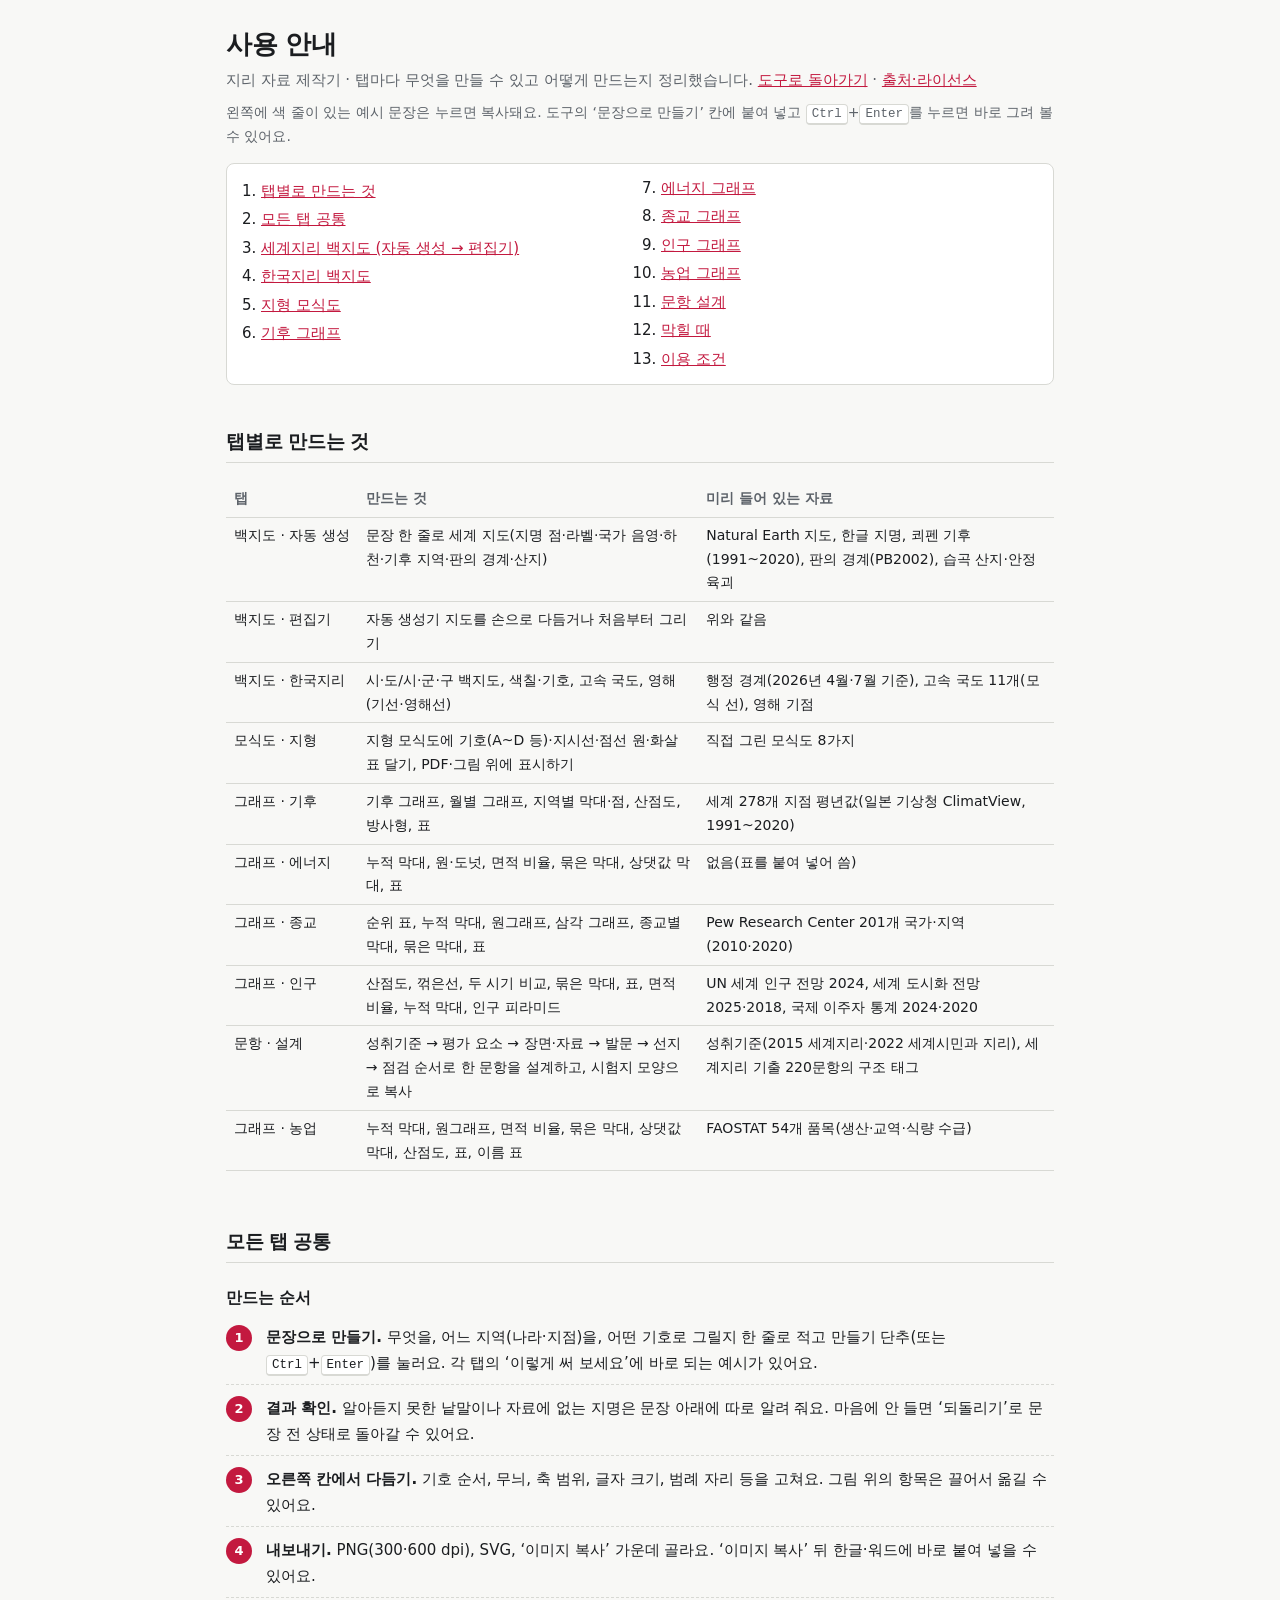
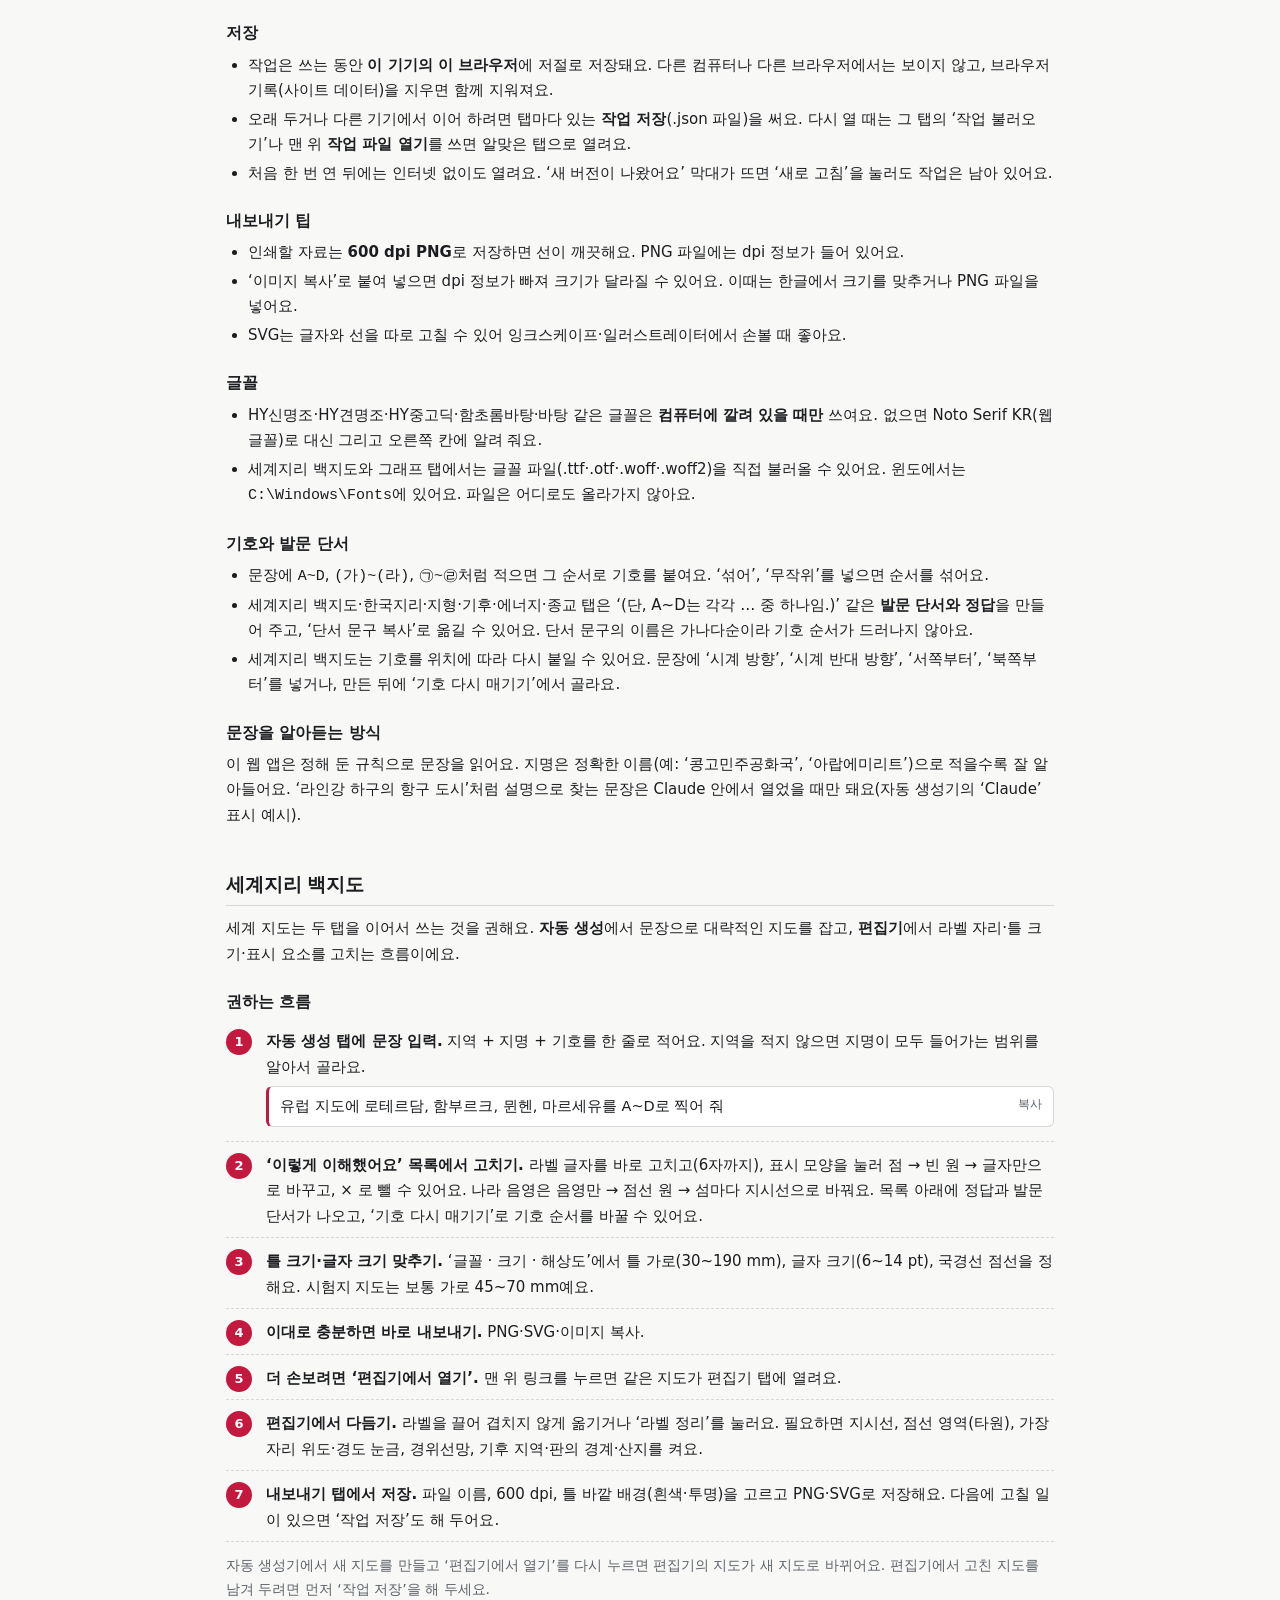
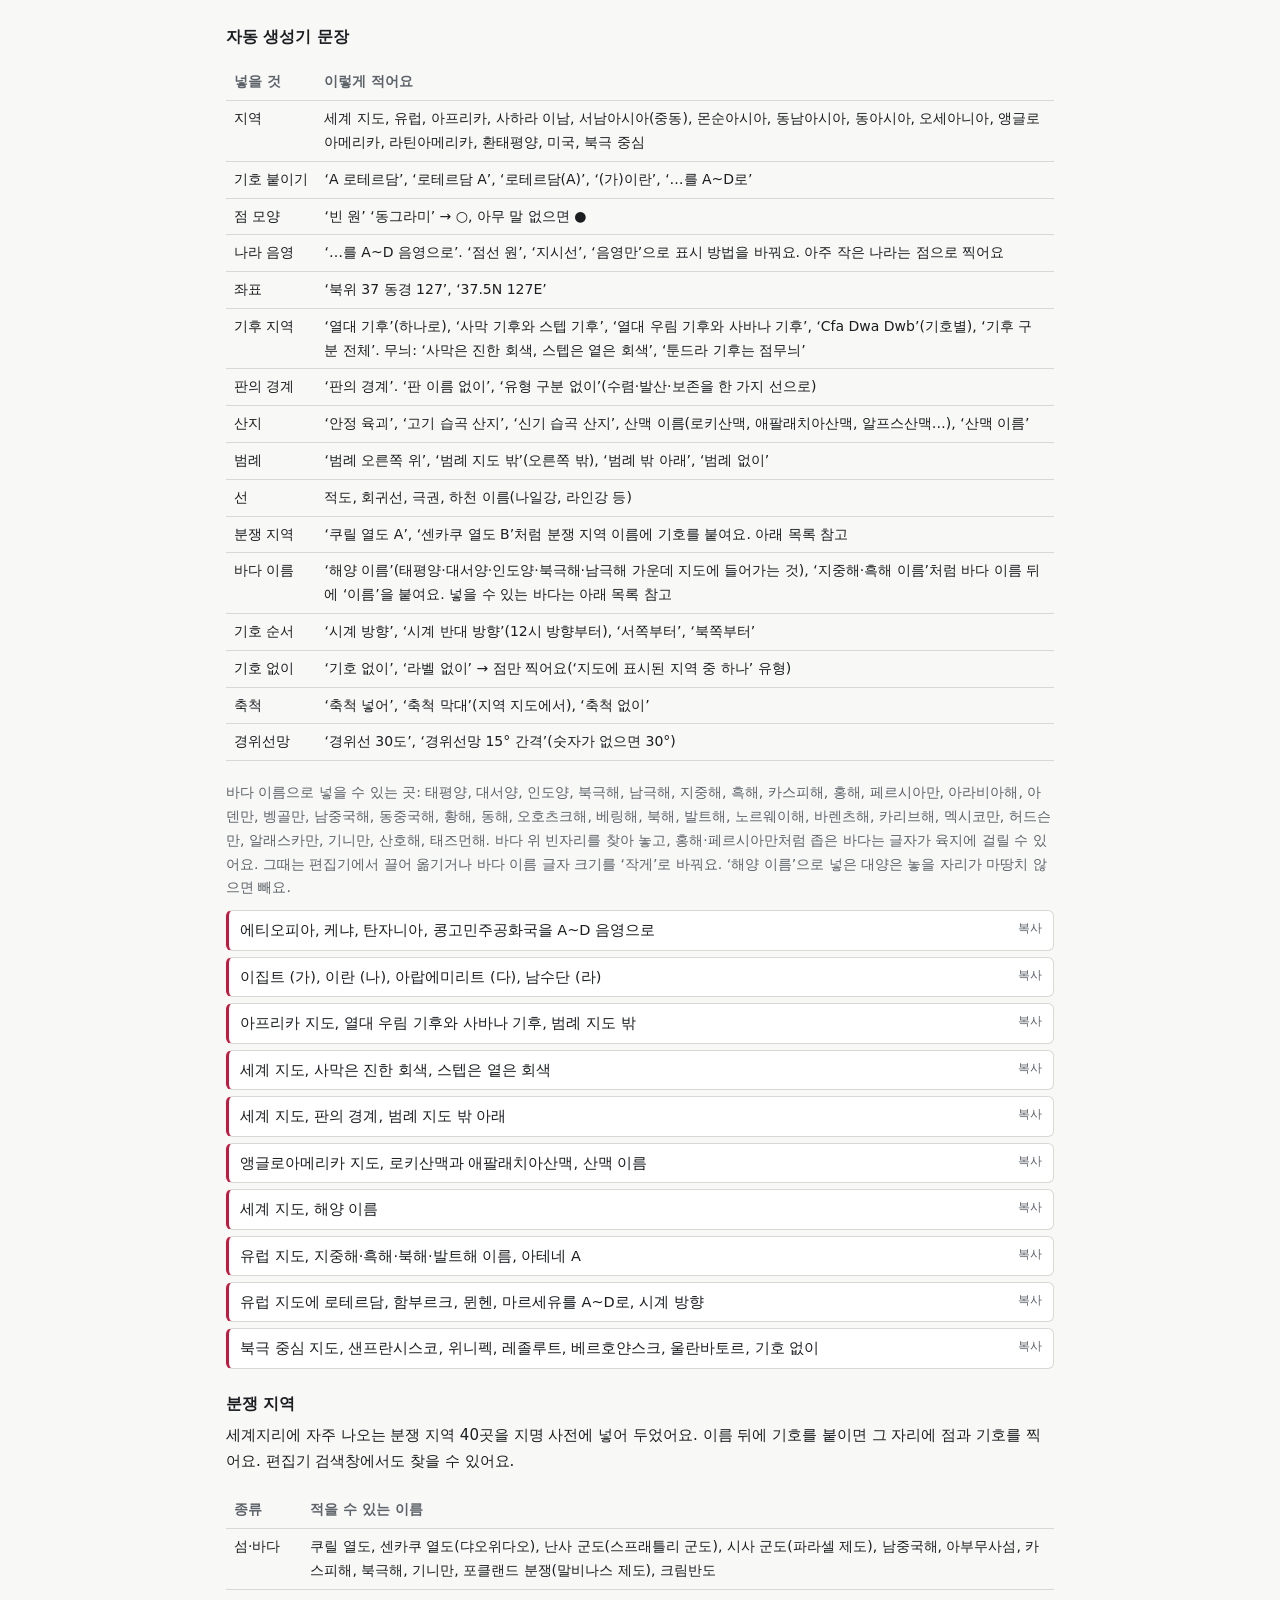
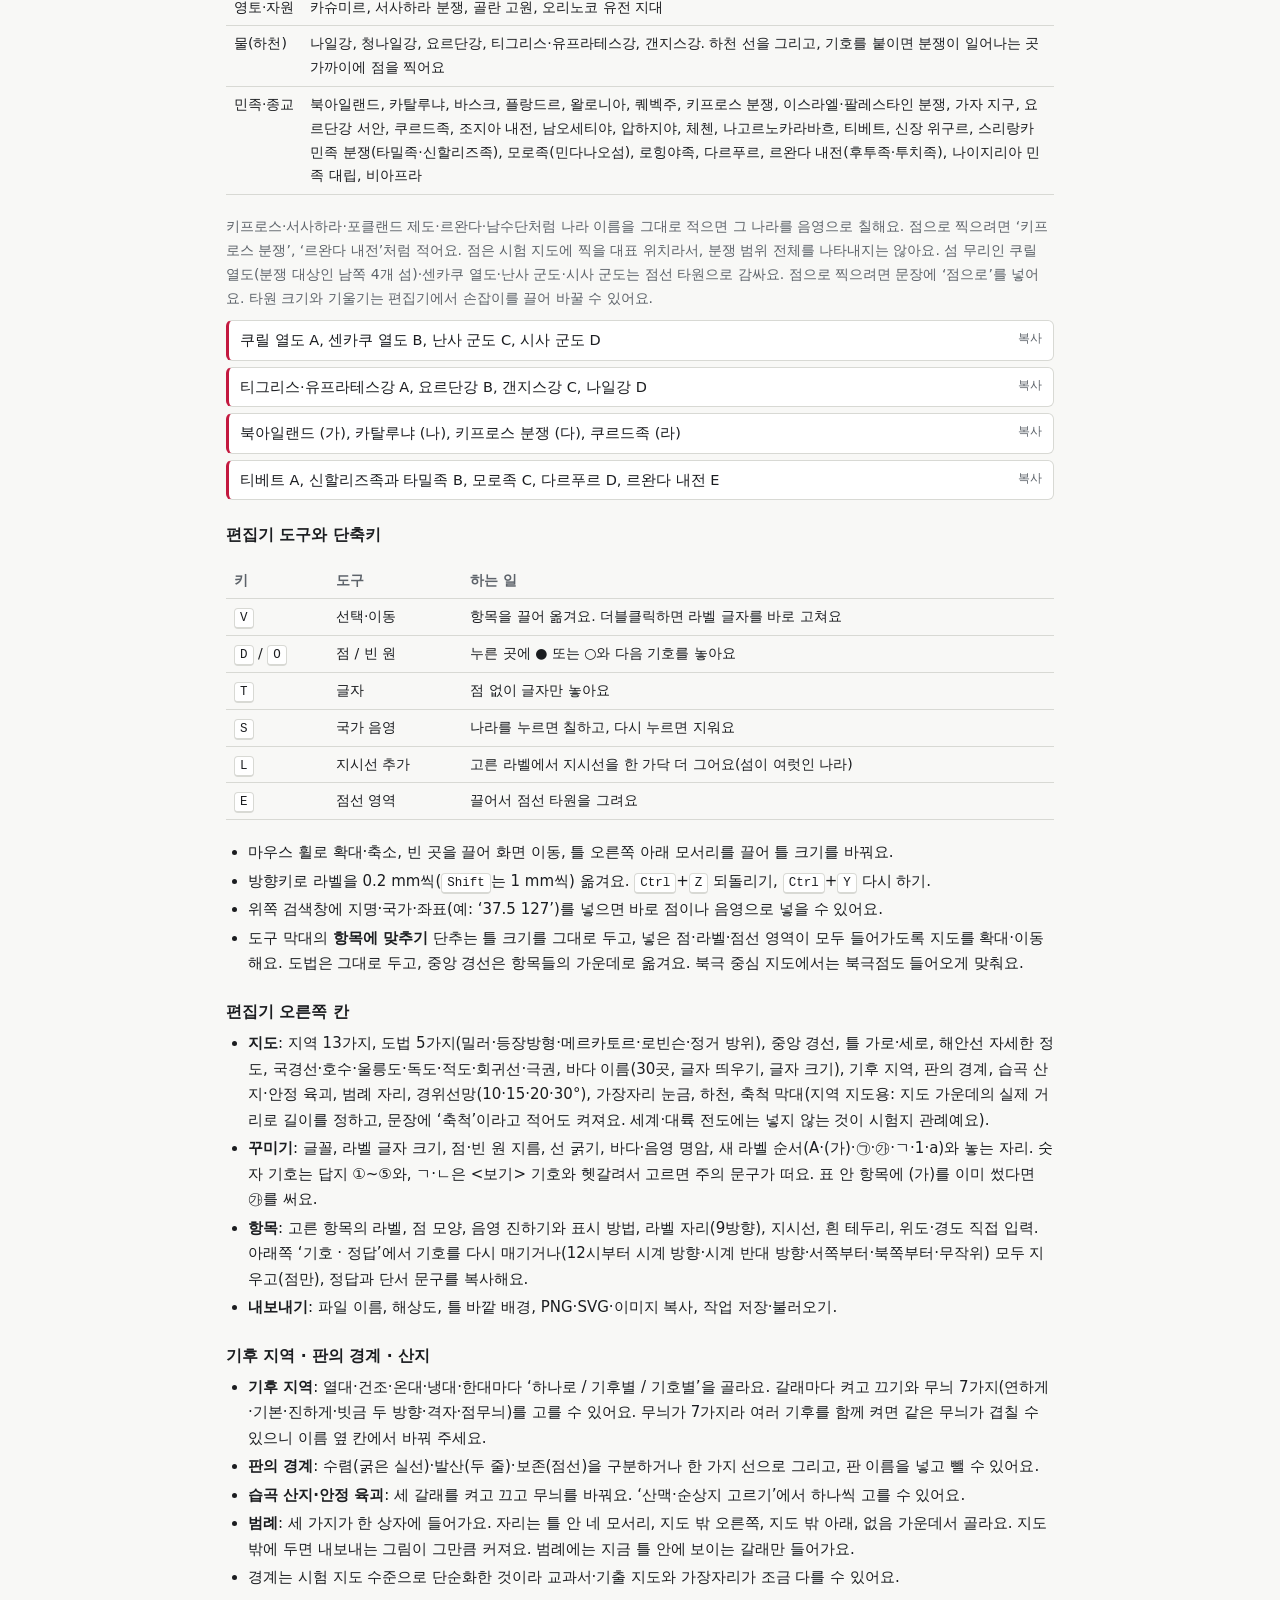
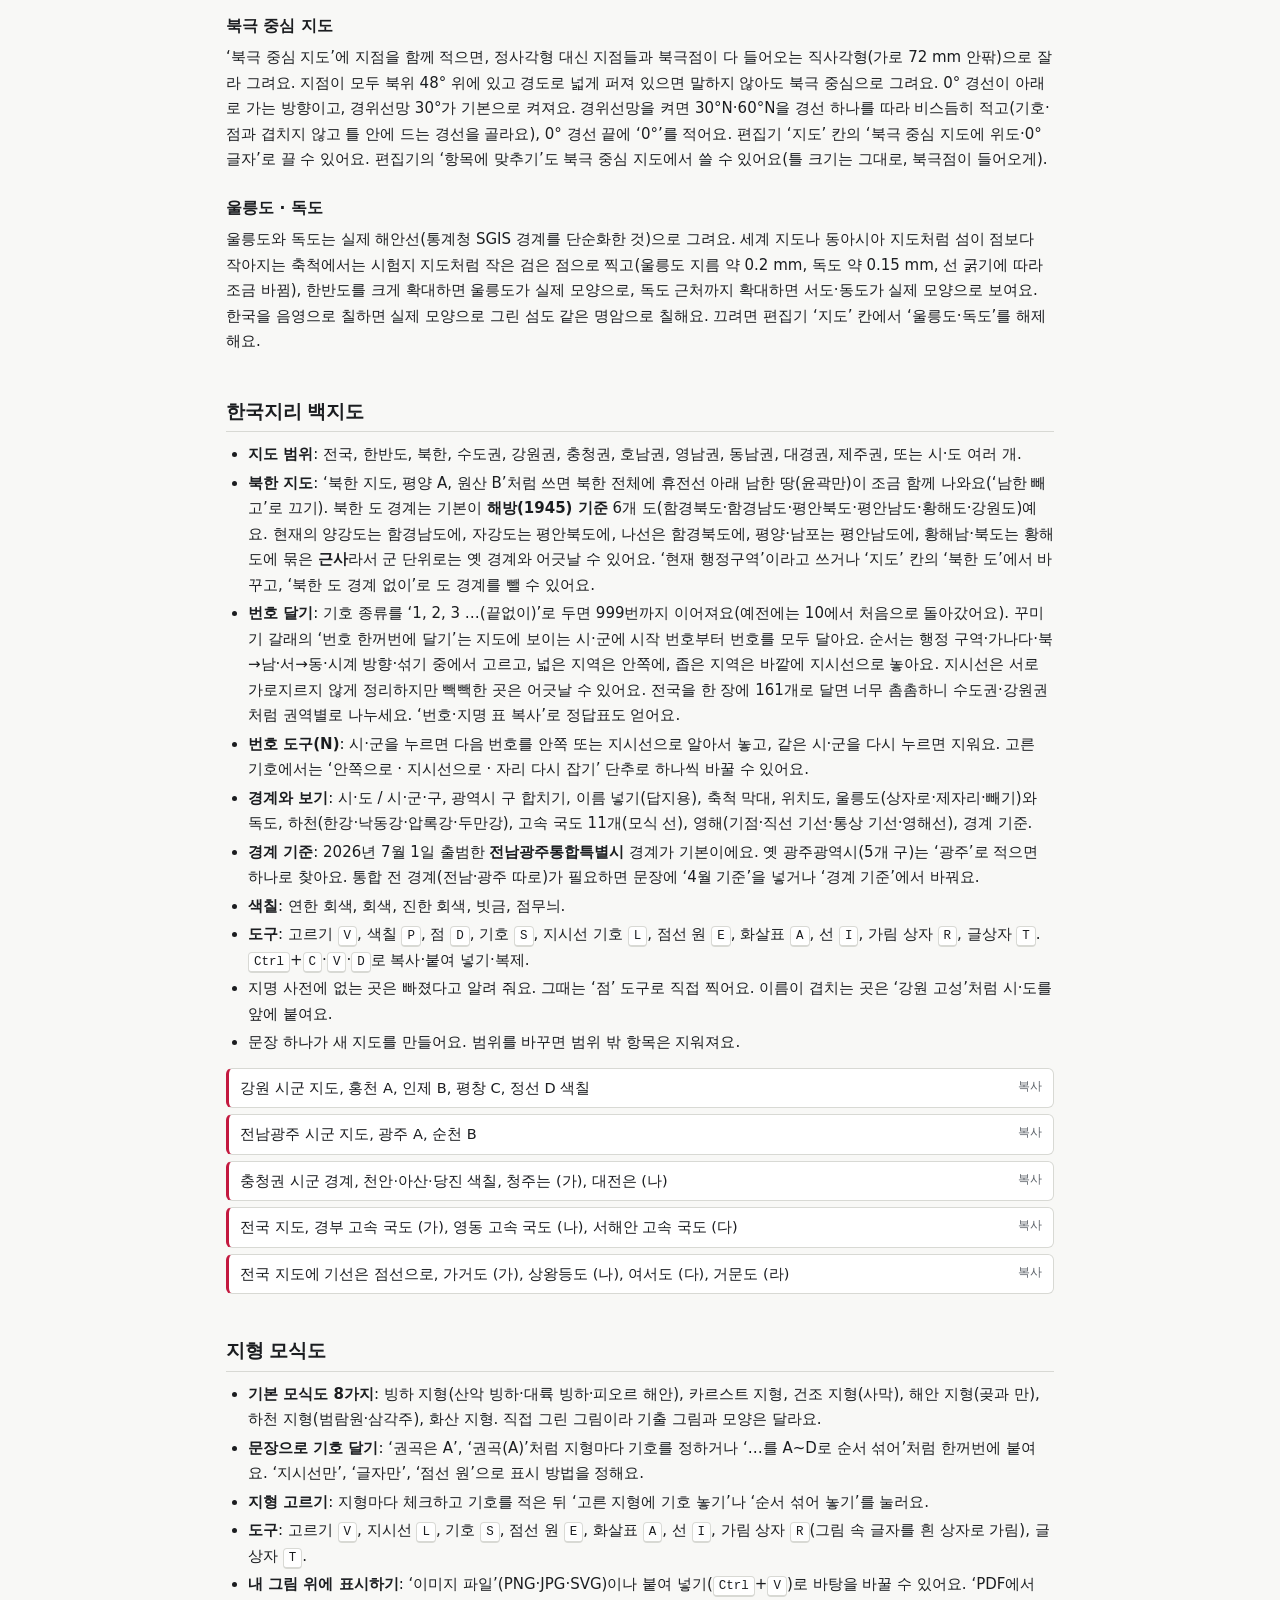
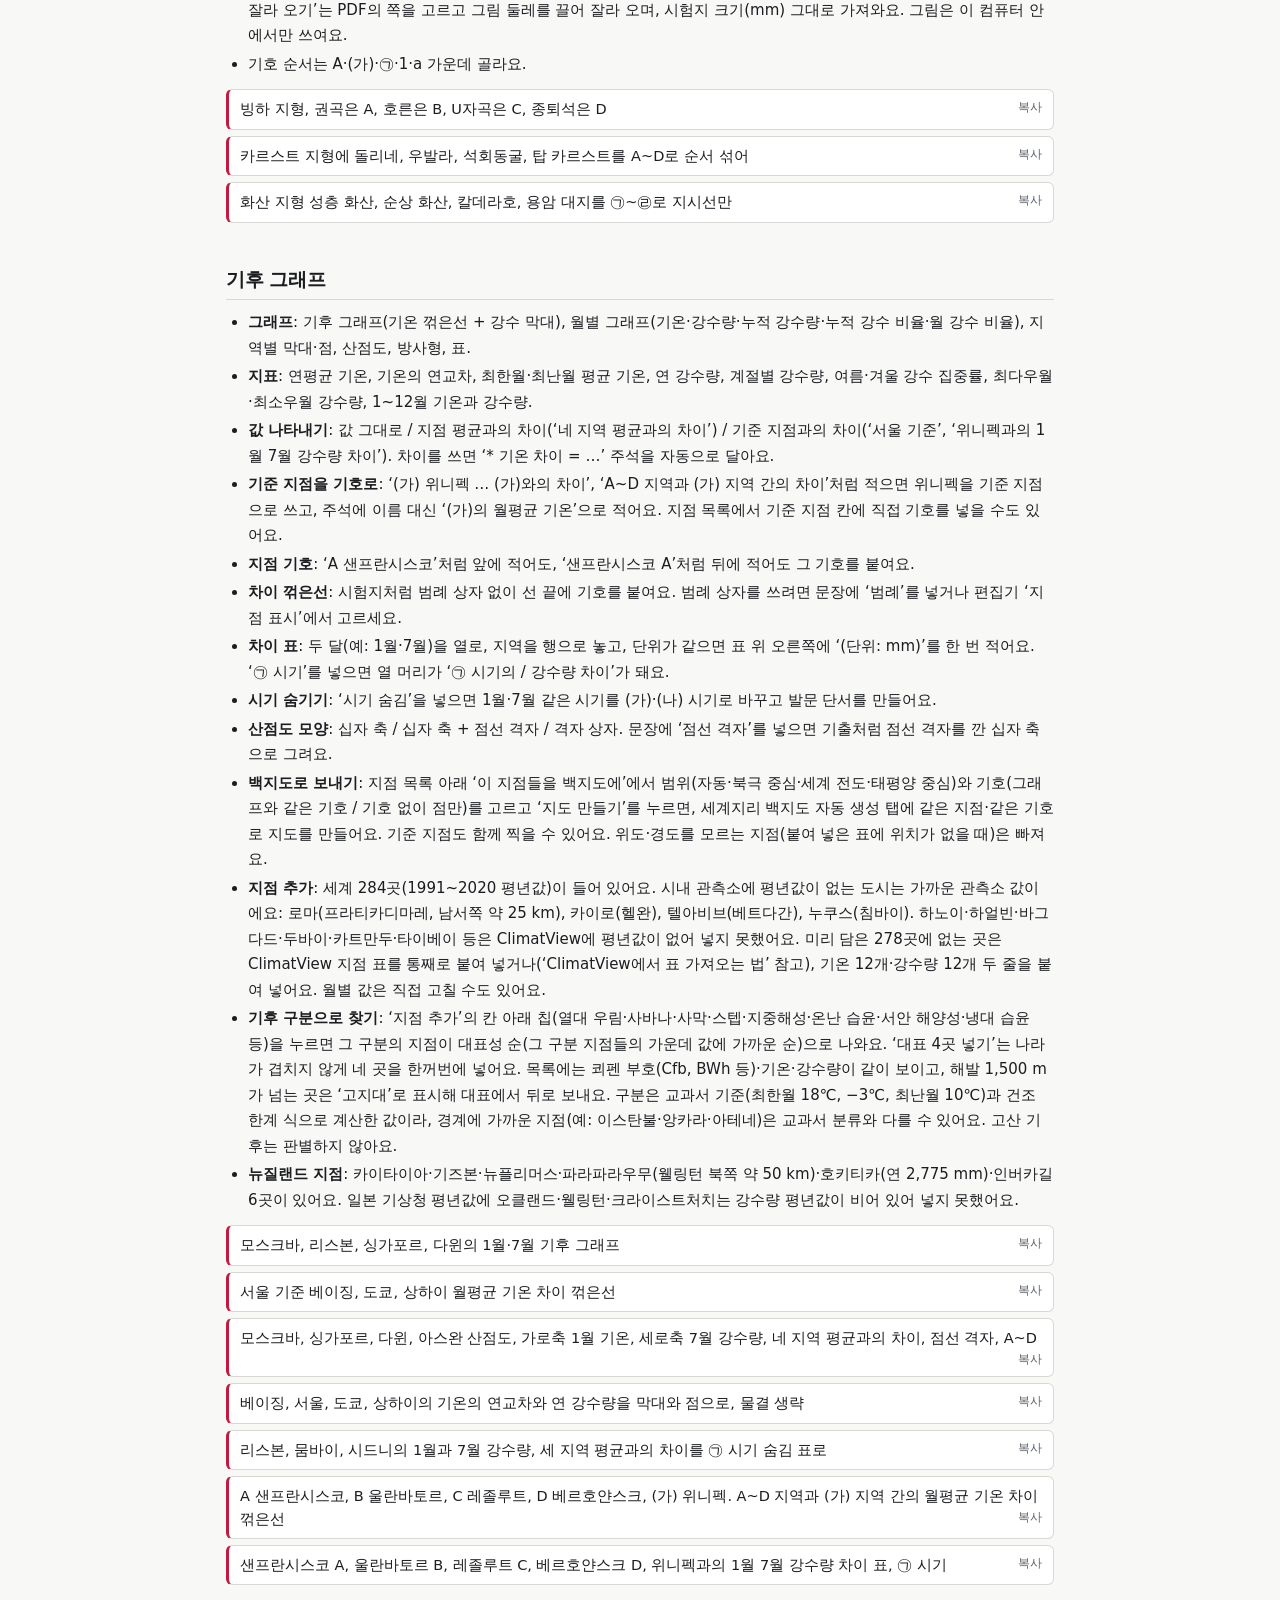
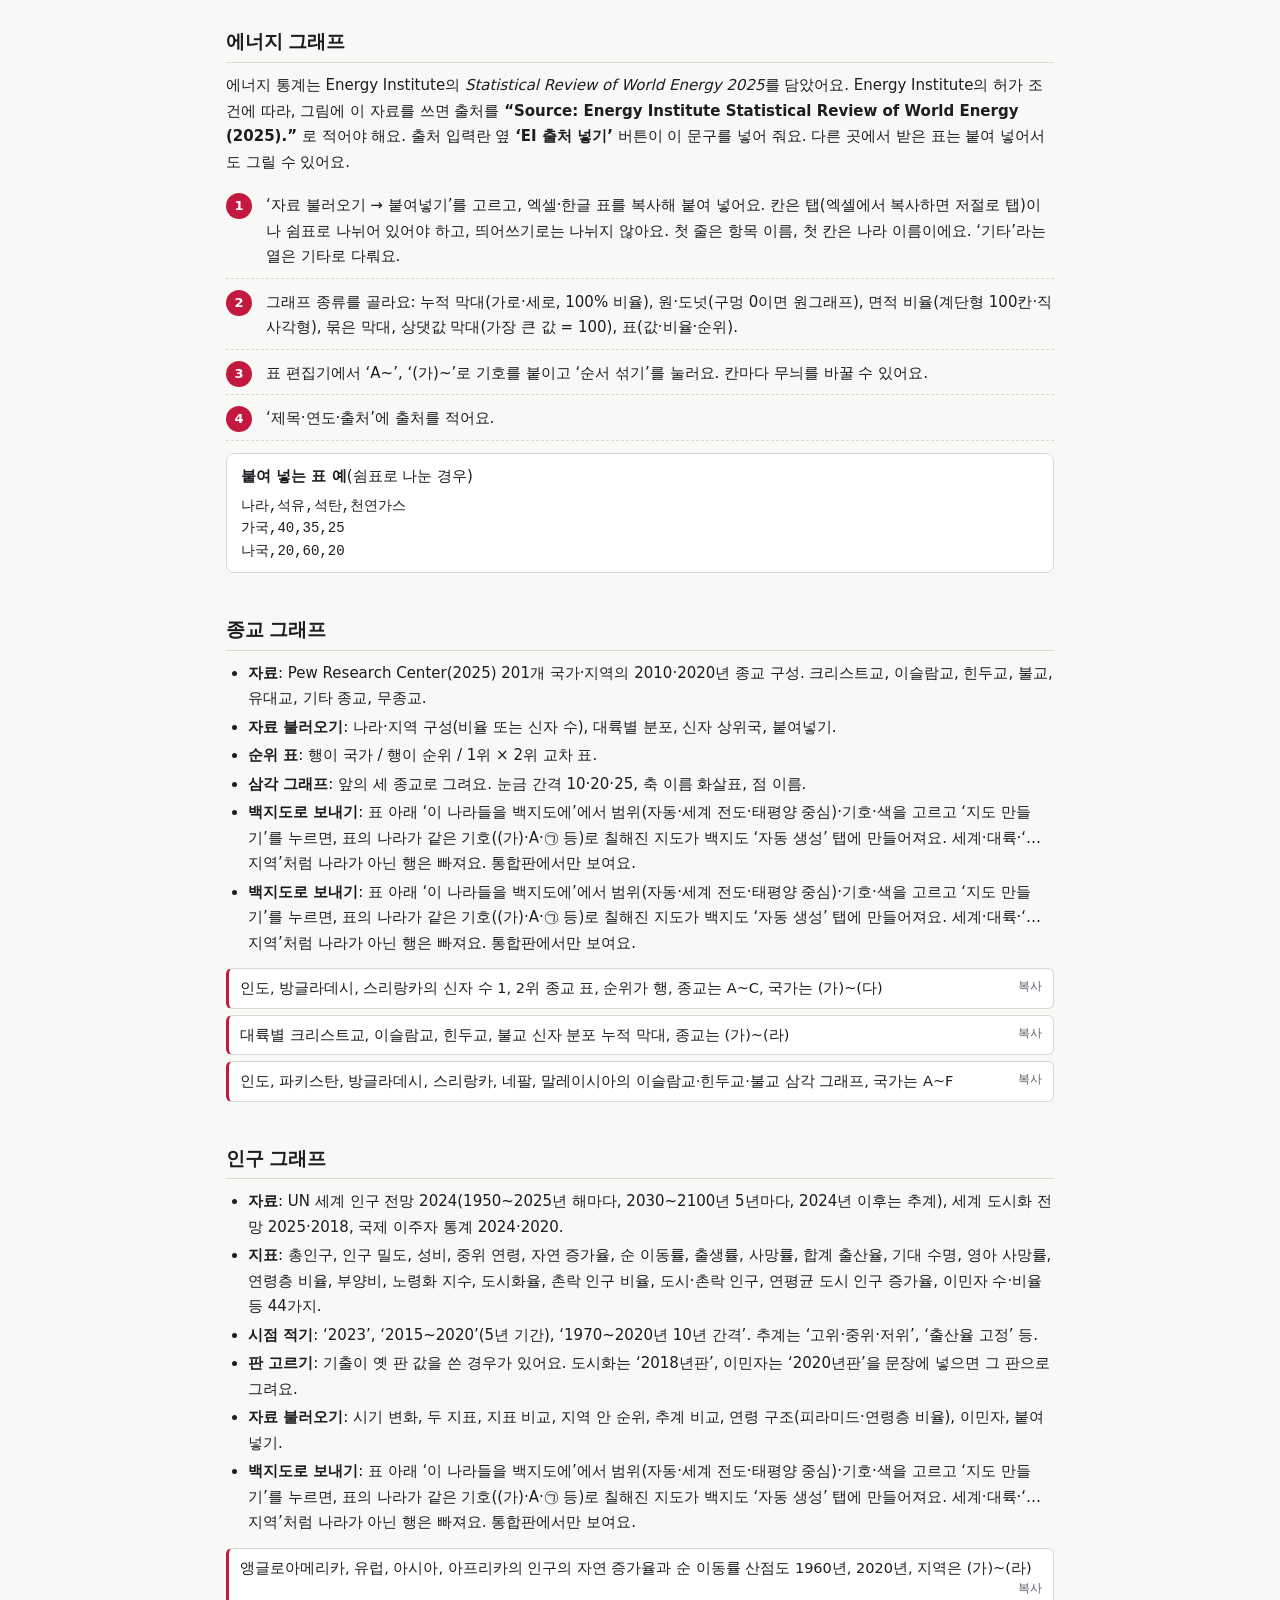
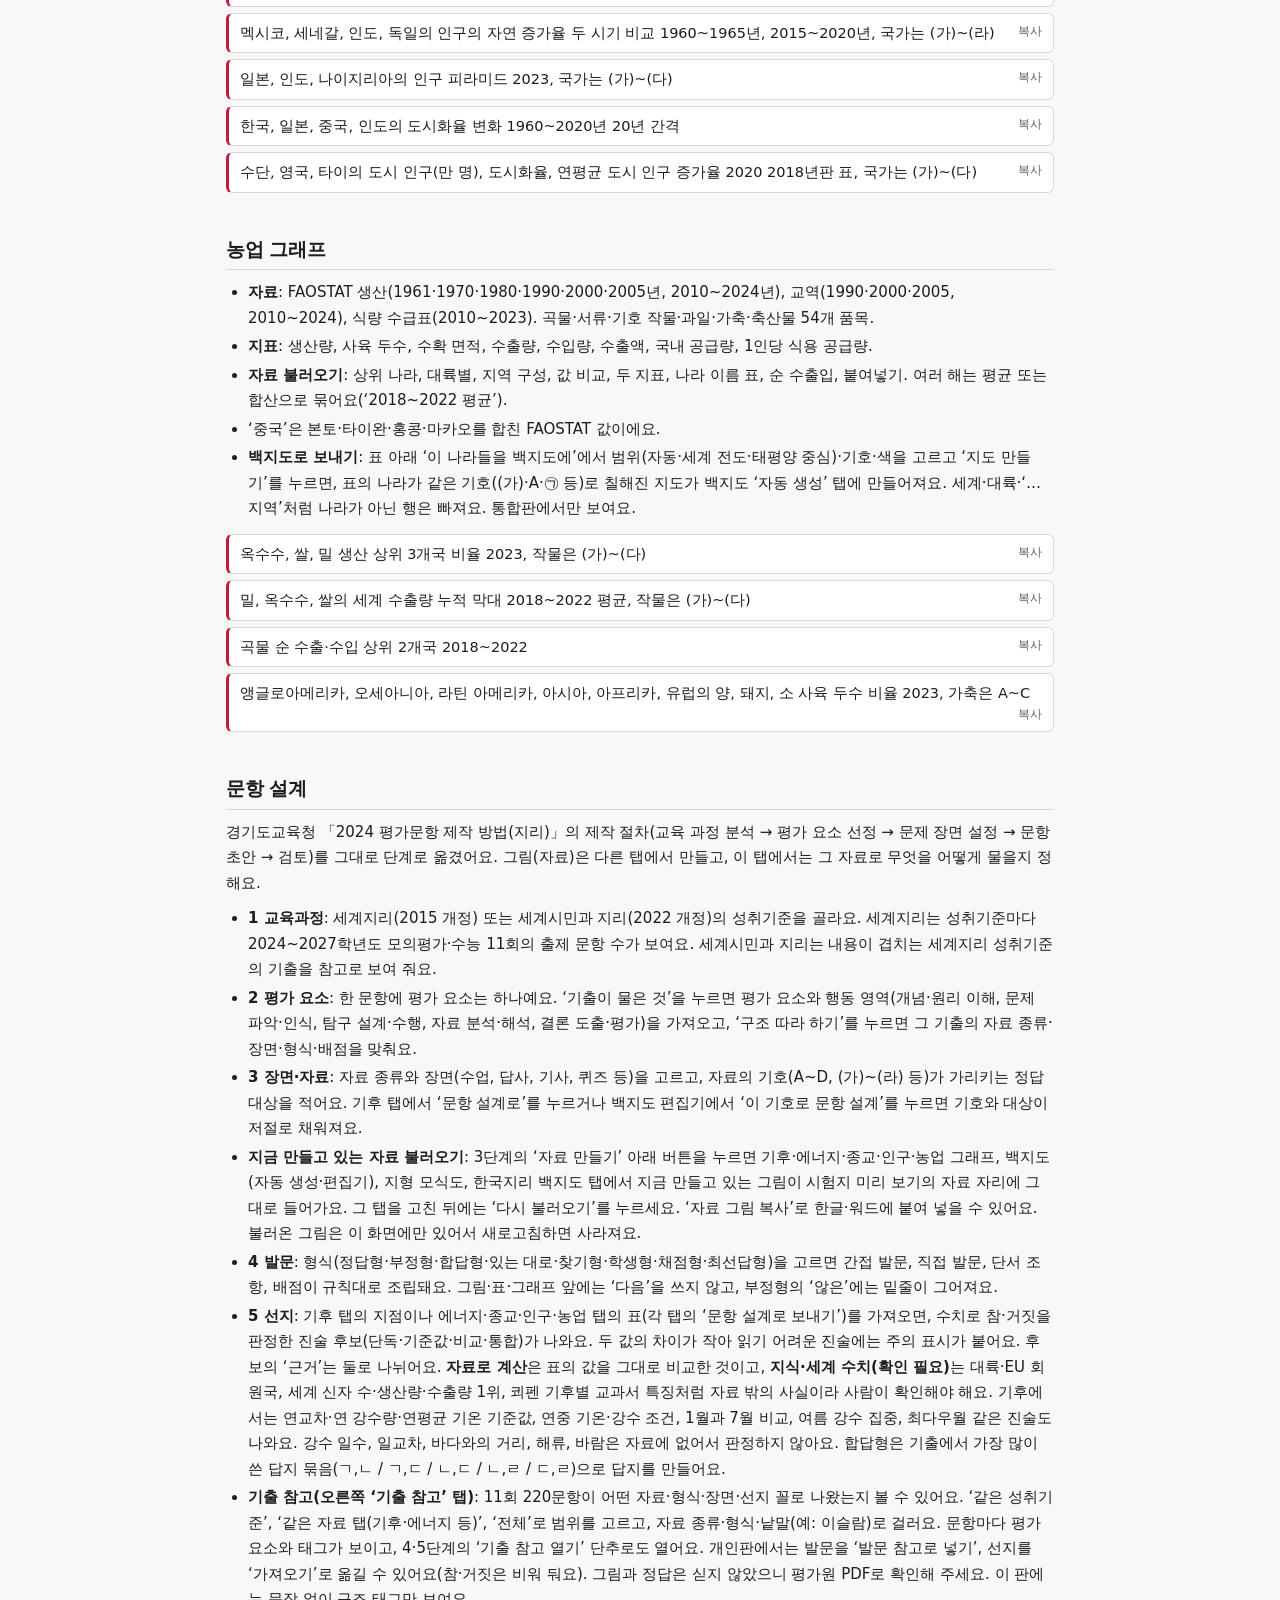
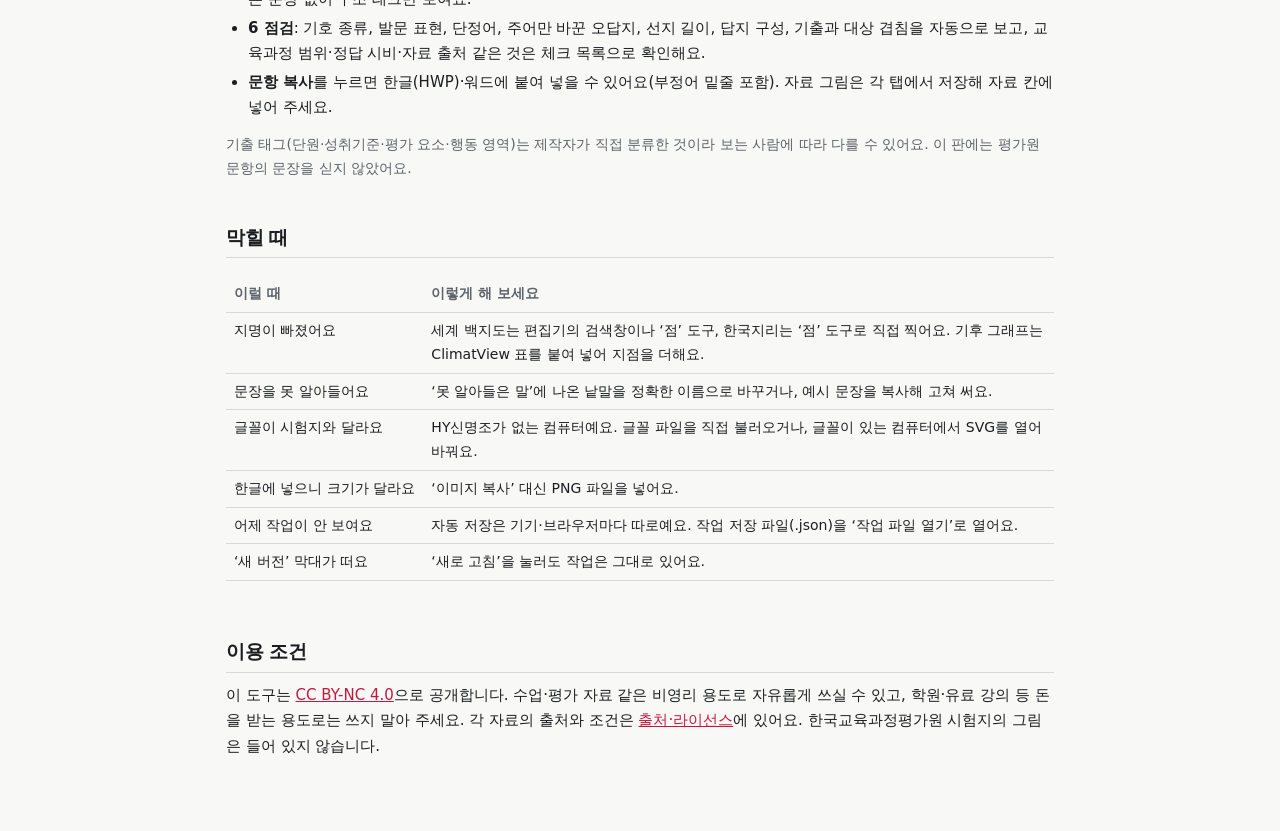
==== commit 6e26c59d: "Add files via upload" ====
--- a/guide.html
+++ b/guide.html
@@ -264,7 +264,9 @@
 <li><b>시기 숨기기</b>: ‘시기 숨김’을 넣으면 1월·7월 같은 시기를 (가)·(나) 시기로 바꾸고 발문 단서를 만들어요.</li>
 <li><b>산점도 모양</b>: 십자 축 / 십자 축 + 점선 격자 / 격자 상자. 문장에 ‘점선 격자’를 넣으면 기출처럼 점선 격자를 깐 십자 축으로 그려요.</li>
 <li><b>백지도로 보내기</b>: 지점 목록 아래 ‘이 지점들을 백지도에’에서 범위(자동·북극 중심·세계 전도·태평양 중심)와 기호(그래프와 같은 기호 / 기호 없이 점만)를 고르고 ‘지도 만들기’를 누르면, 세계지리 백지도 자동 생성 탭에 같은 지점·같은 기호로 지도를 만들어요. 기준 지점도 함께 찍을 수 있어요. 위도·경도를 모르는 지점(붙여 넣은 표에 위치가 없을 때)은 빠져요.</li>
-<li><b>지점 추가</b>: 세계 278곳(1991~2020 평년값)이 들어 있어요. 시내 관측소에 평년값이 없는 도시는 가까운 관측소 값이에요: 로마(프라티카디마레, 남서쪽 약 25 km), 카이로(헬완), 텔아비브(베트다간), 누쿠스(침바이). 하노이·하얼빈·바그다드·두바이·카트만두·타이베이 등은 ClimatView에 평년값이 없어 넣지 못했어요. 미리 담은 278곳에 없는 곳은 ClimatView 지점 표를 통째로 붙여 넣거나(‘ClimatView에서 표 가져오는 법’ 참고), 기온 12개·강수량 12개 두 줄을 붙여 넣어요. 월별 값은 직접 고칠 수도 있어요.</li>
+<li><b>지점 추가</b>: 세계 284곳(1991~2020 평년값)이 들어 있어요. 시내 관측소에 평년값이 없는 도시는 가까운 관측소 값이에요: 로마(프라티카디마레, 남서쪽 약 25 km), 카이로(헬완), 텔아비브(베트다간), 누쿠스(침바이). 하노이·하얼빈·바그다드·두바이·카트만두·타이베이 등은 ClimatView에 평년값이 없어 넣지 못했어요. 미리 담은 278곳에 없는 곳은 ClimatView 지점 표를 통째로 붙여 넣거나(‘ClimatView에서 표 가져오는 법’ 참고), 기온 12개·강수량 12개 두 줄을 붙여 넣어요. 월별 값은 직접 고칠 수도 있어요.</li>
+<li><b>기후 구분으로 찾기</b>: ‘지점 추가’의 칸 아래 칩(열대 우림·사바나·사막·스텝·지중해성·온난 습윤·서안 해양성·냉대 습윤 등)을 누르면 그 구분의 지점이 대표성 순(그 구분 지점들의 가운데 값에 가까운 순)으로 나와요. ‘대표 4곳 넣기’는 나라가 겹치지 않게 네 곳을 한꺼번에 넣어요. 목록에는 쾨펜 부호(Cfb, BWh 등)·기온·강수량이 같이 보이고, 해발 1,500 m가 넘는 곳은 ‘고지대’로 표시해 대표에서 뒤로 보내요. 구분은 교과서 기준(최한월 18℃, −3℃, 최난월 10℃)과 건조 한계 식으로 계산한 값이라, 경계에 가까운 지점(예: 이스탄불·앙카라·아테네)은 교과서 분류와 다를 수 있어요. 고산 기후는 판별하지 않아요.</li>
+<li><b>뉴질랜드 지점</b>: 카이타이아·기즈본·뉴플리머스·파라파라우무(웰링턴 북쪽 약 50 km)·호키티카(연 2,775 mm)·인버카길 6곳이 있어요. 일본 기상청 평년값에 오클랜드·웰링턴·크라이스트처치는 강수량 평년값이 비어 있어 넣지 못했어요.</li>
 </ul>
 <button class="ex" type="button">모스크바, 리스본, 싱가포르, 다윈의 1월·7월 기후 그래프</button>
 <button class="ex" type="button">서울 기준 베이징, 도쿄, 상하이 월평균 기온 차이 꺾은선</button>
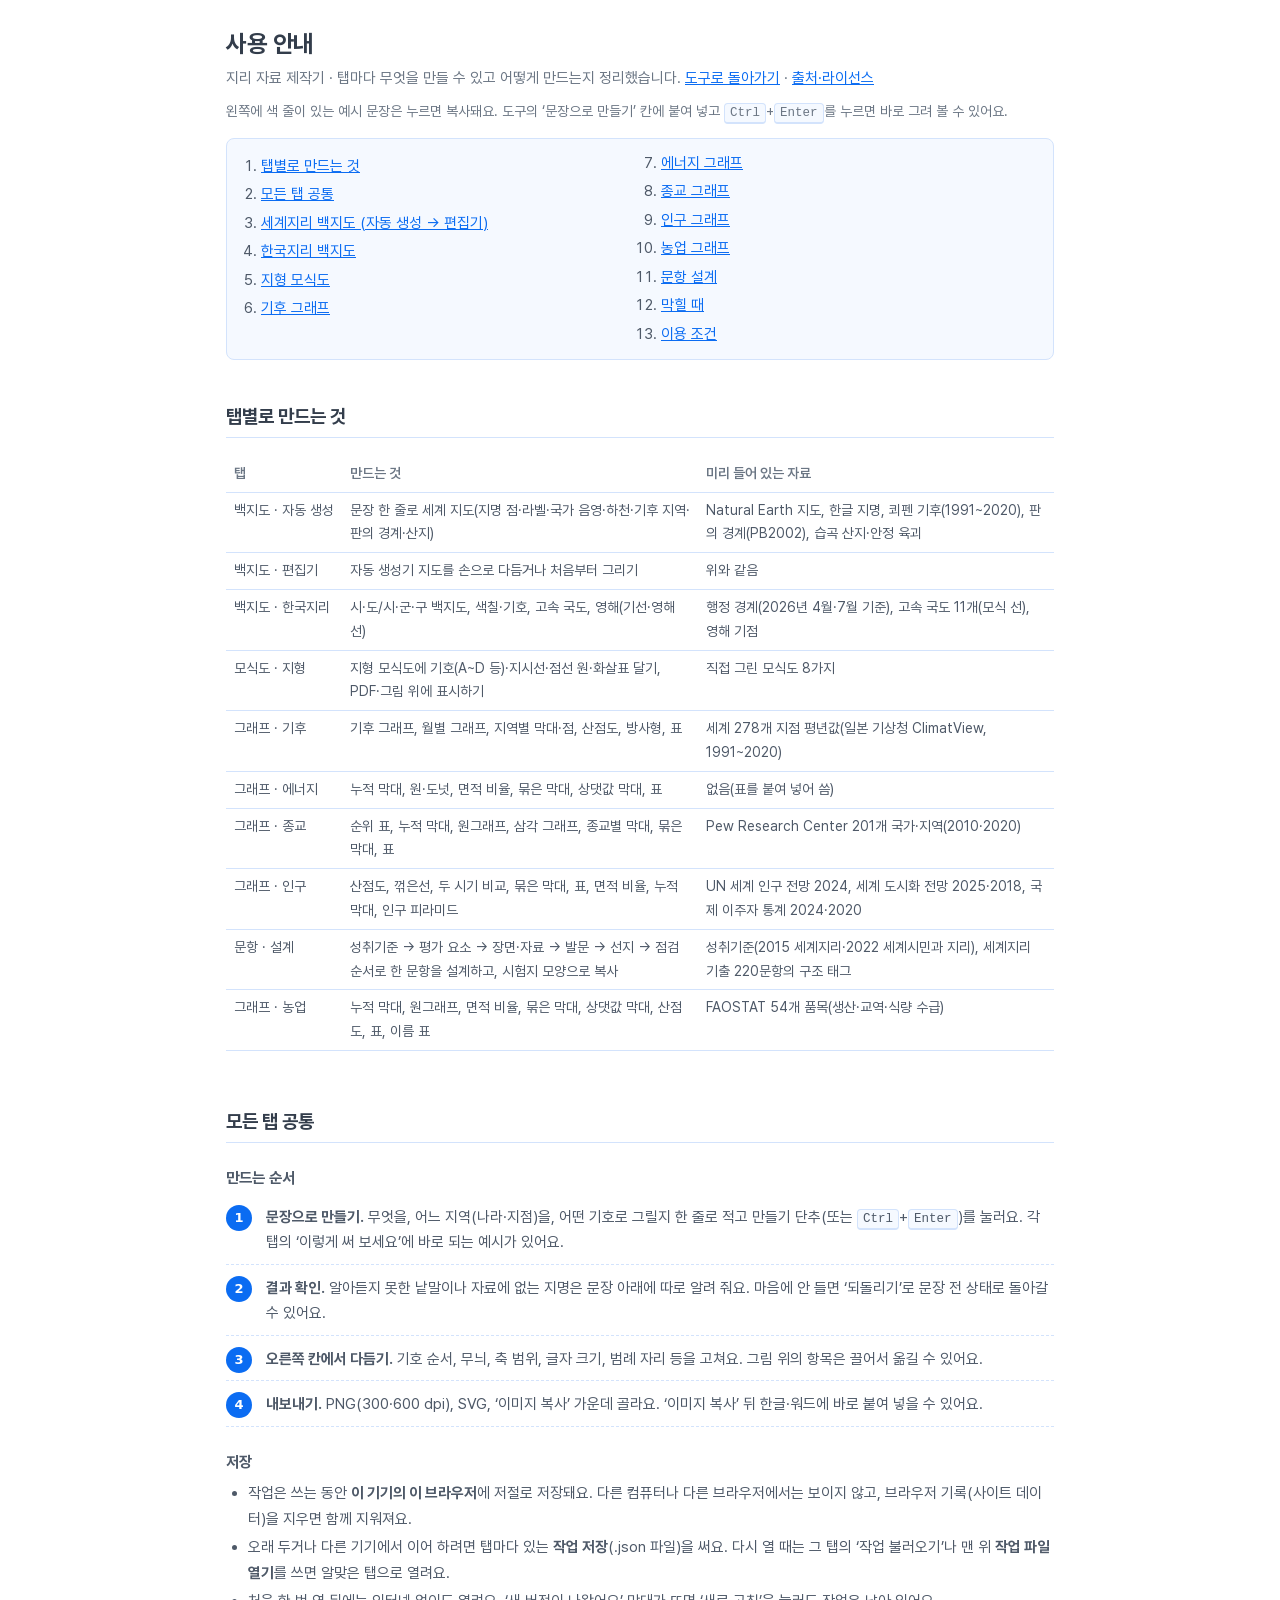
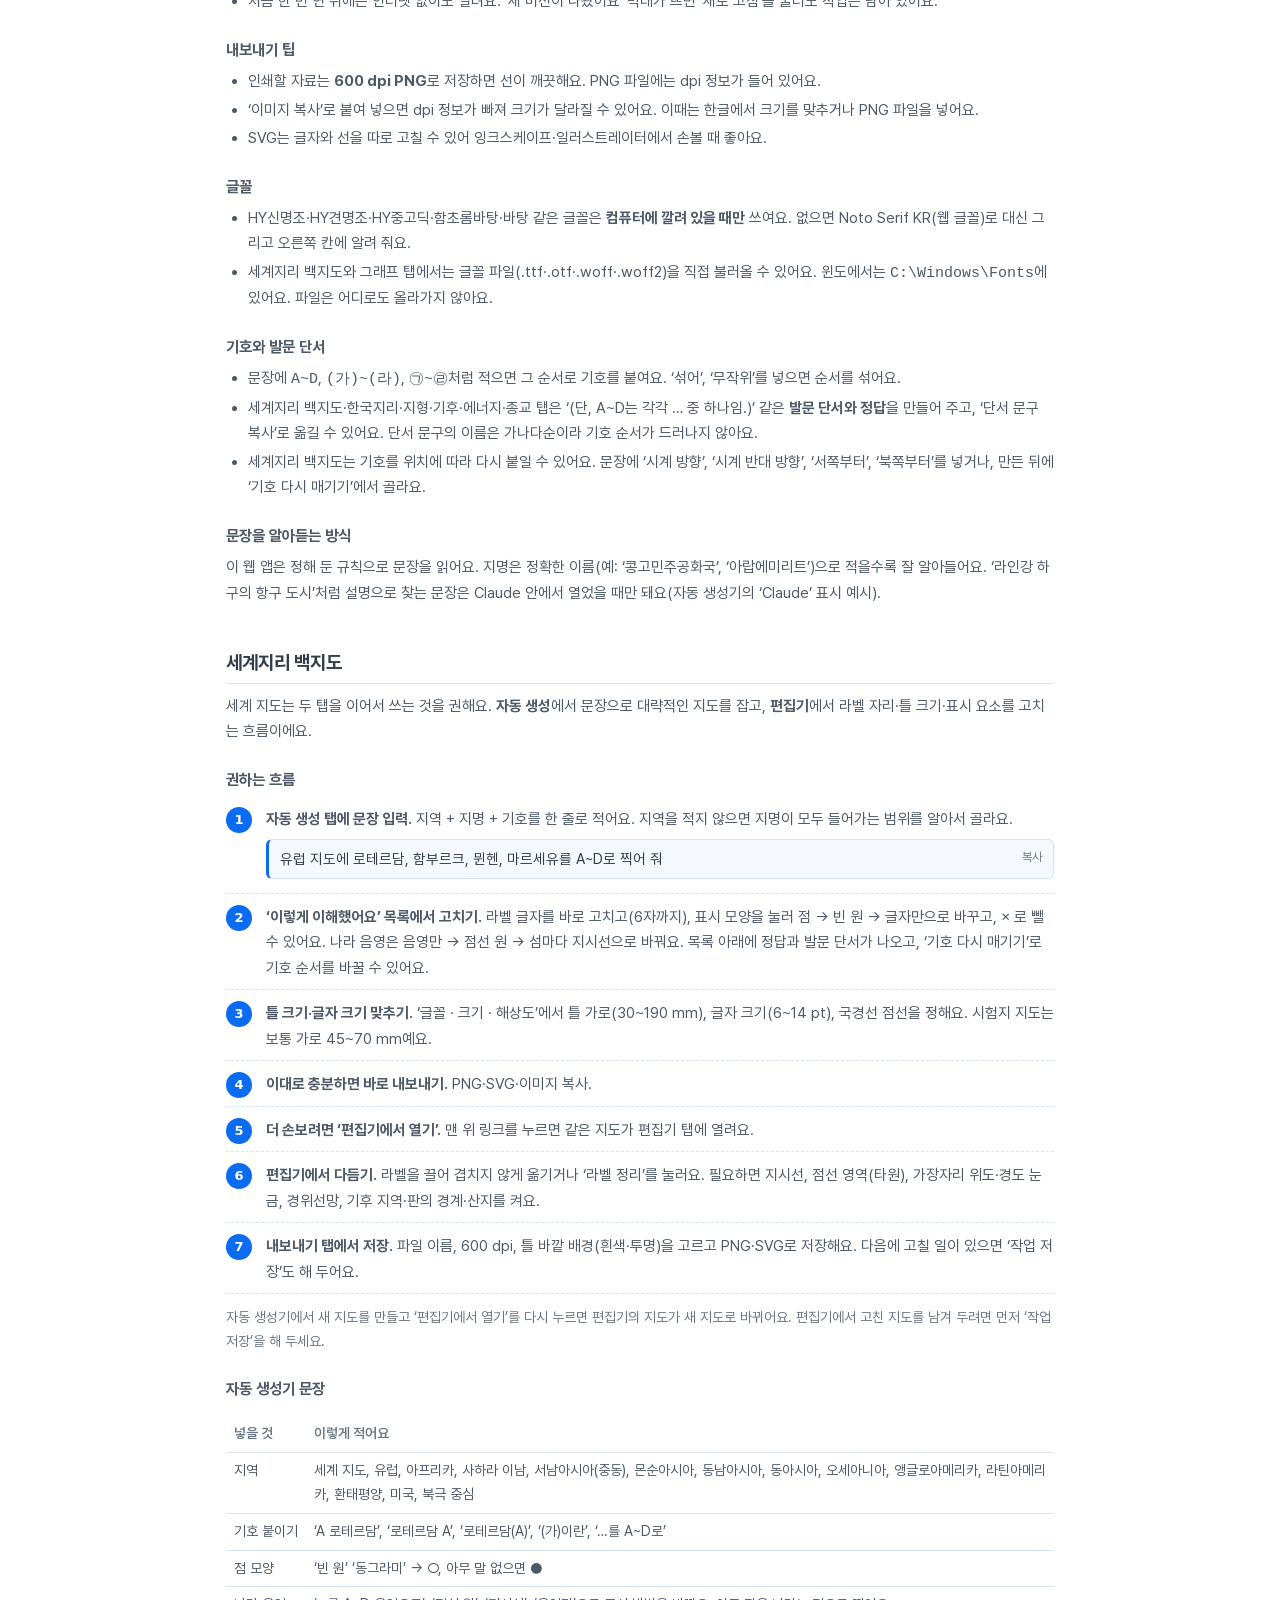
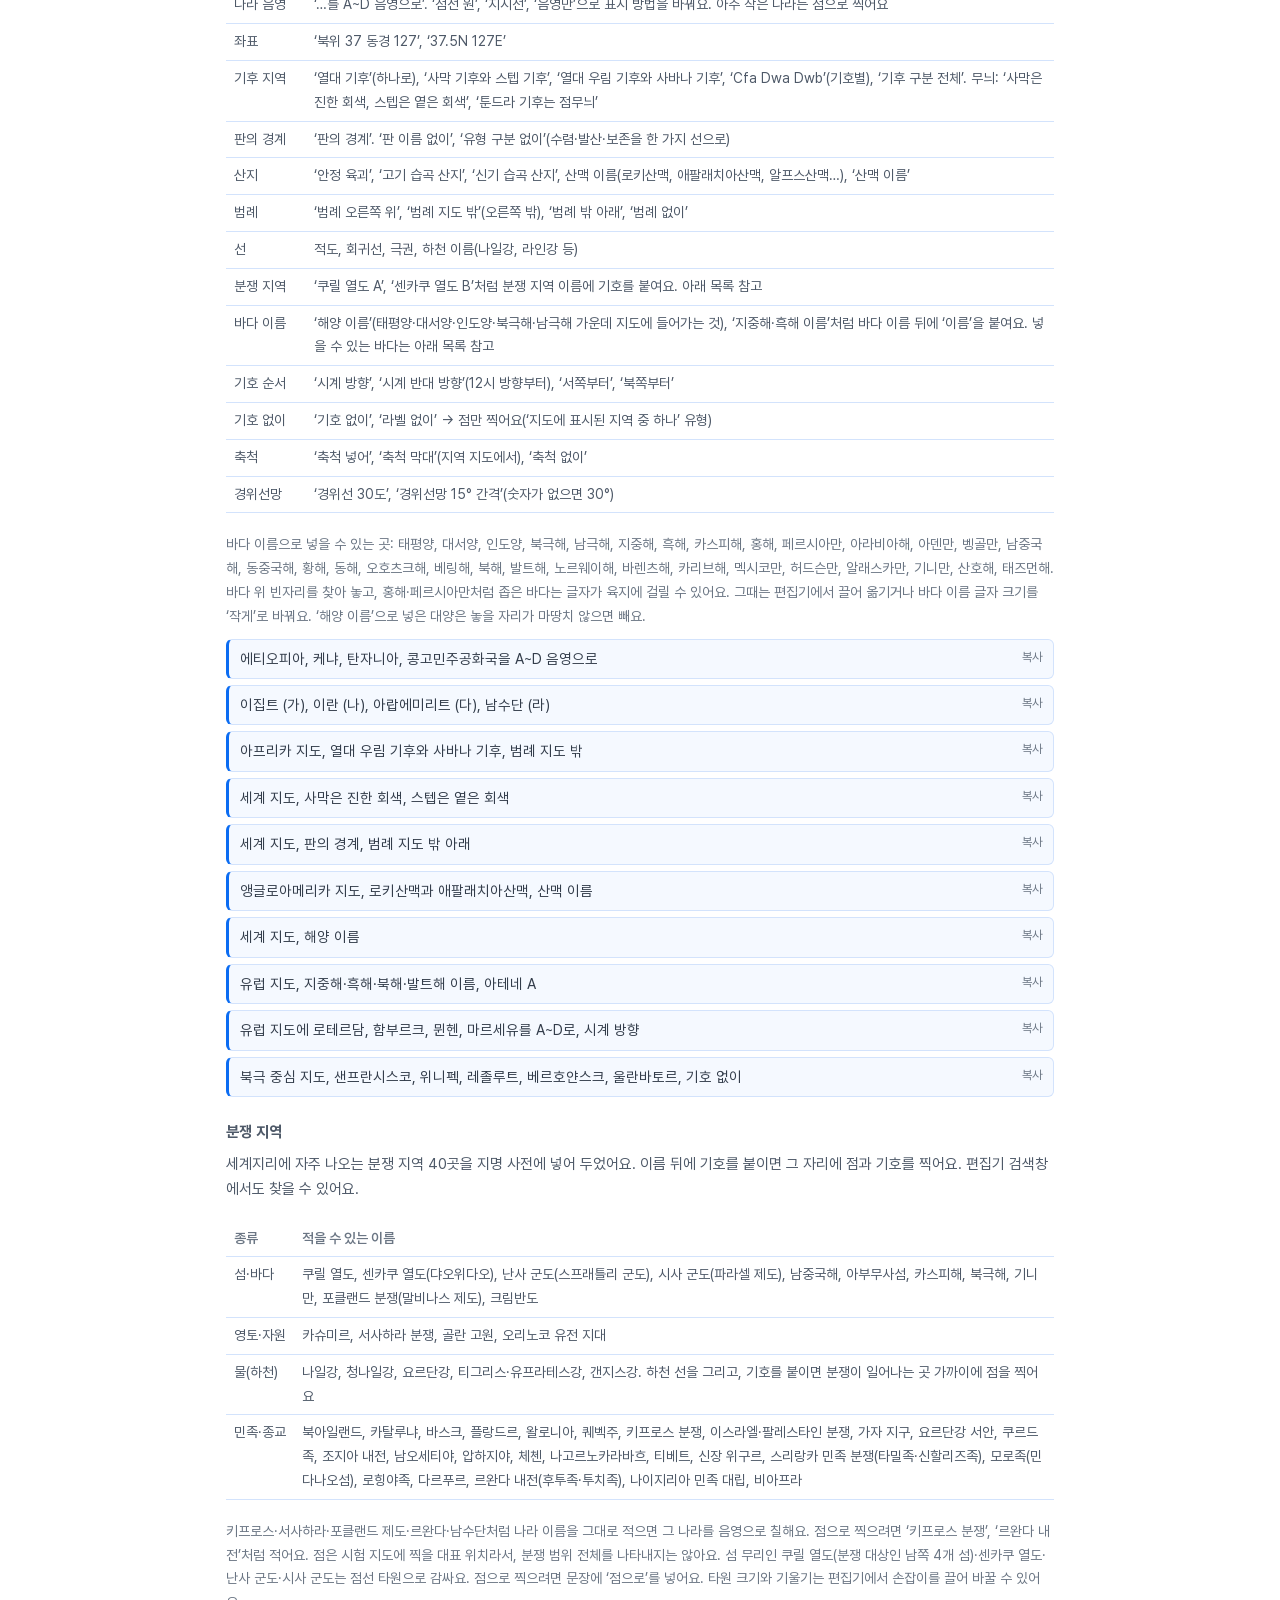
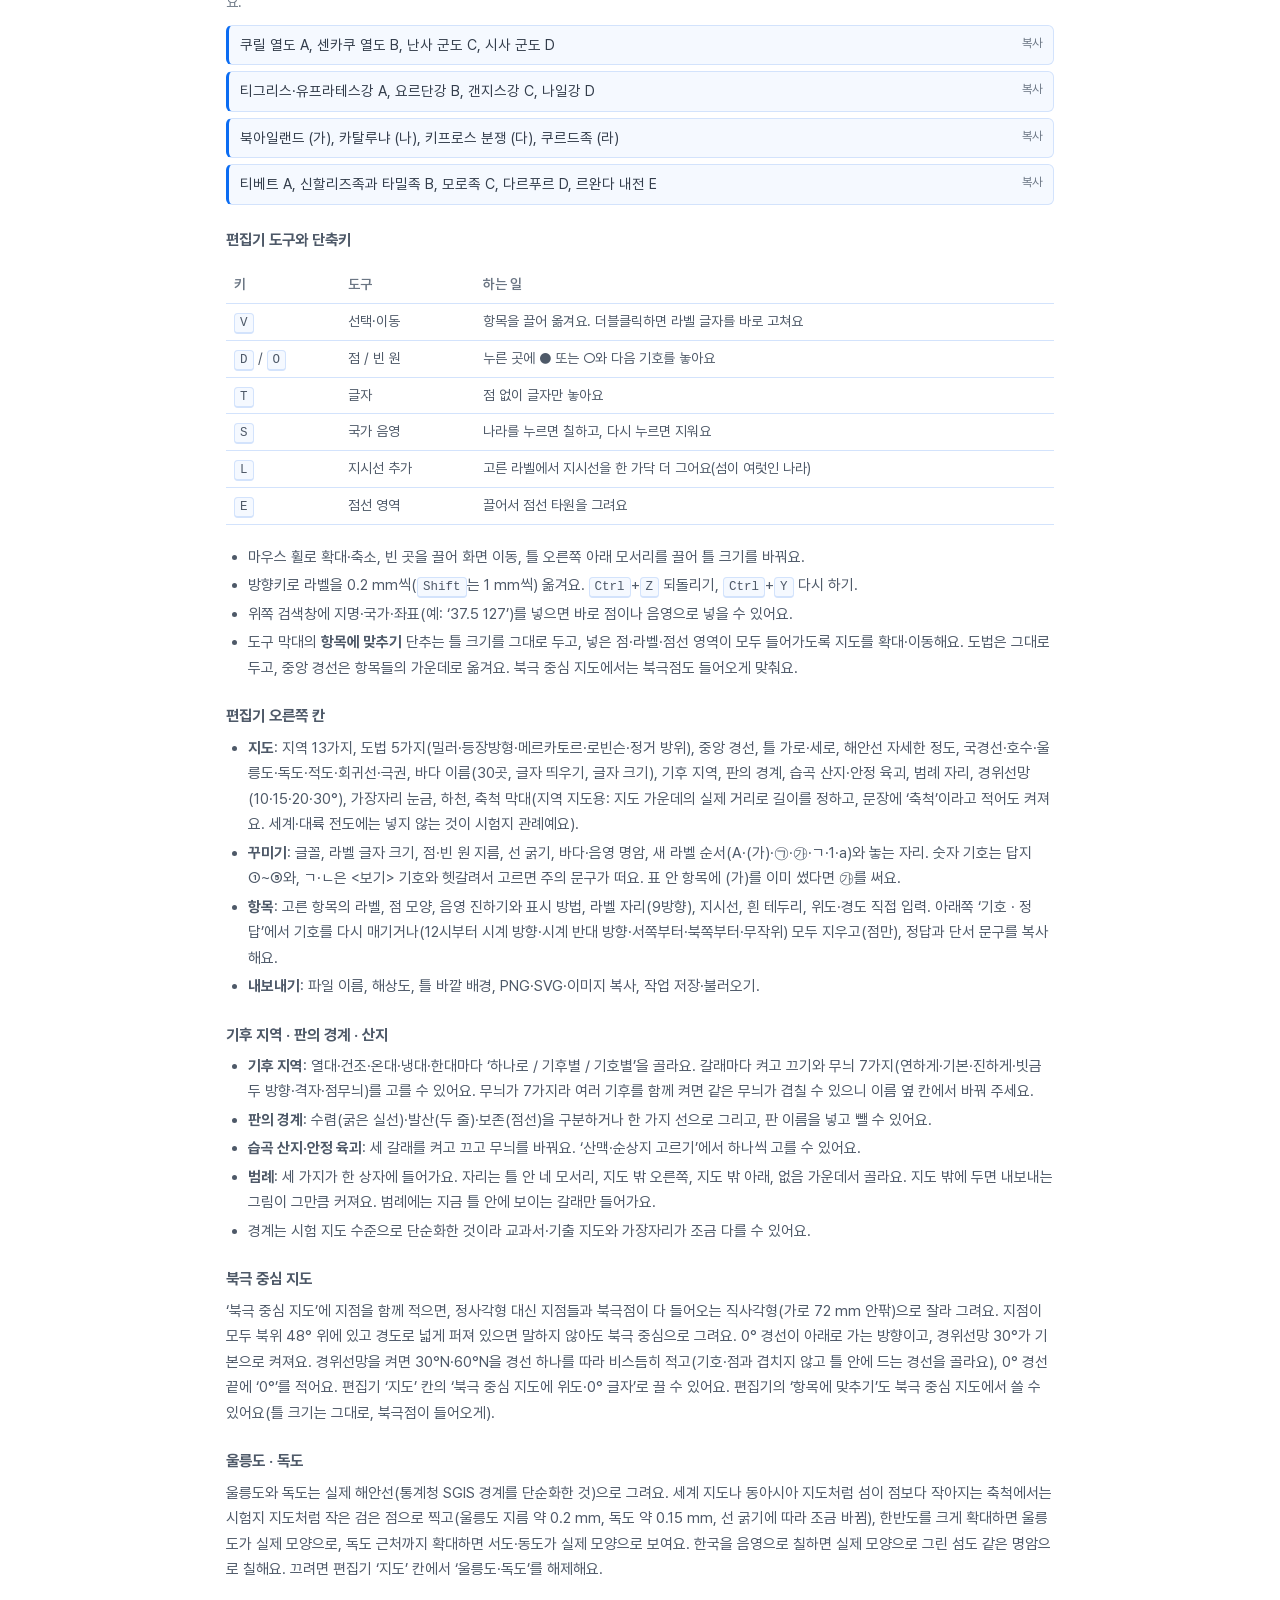
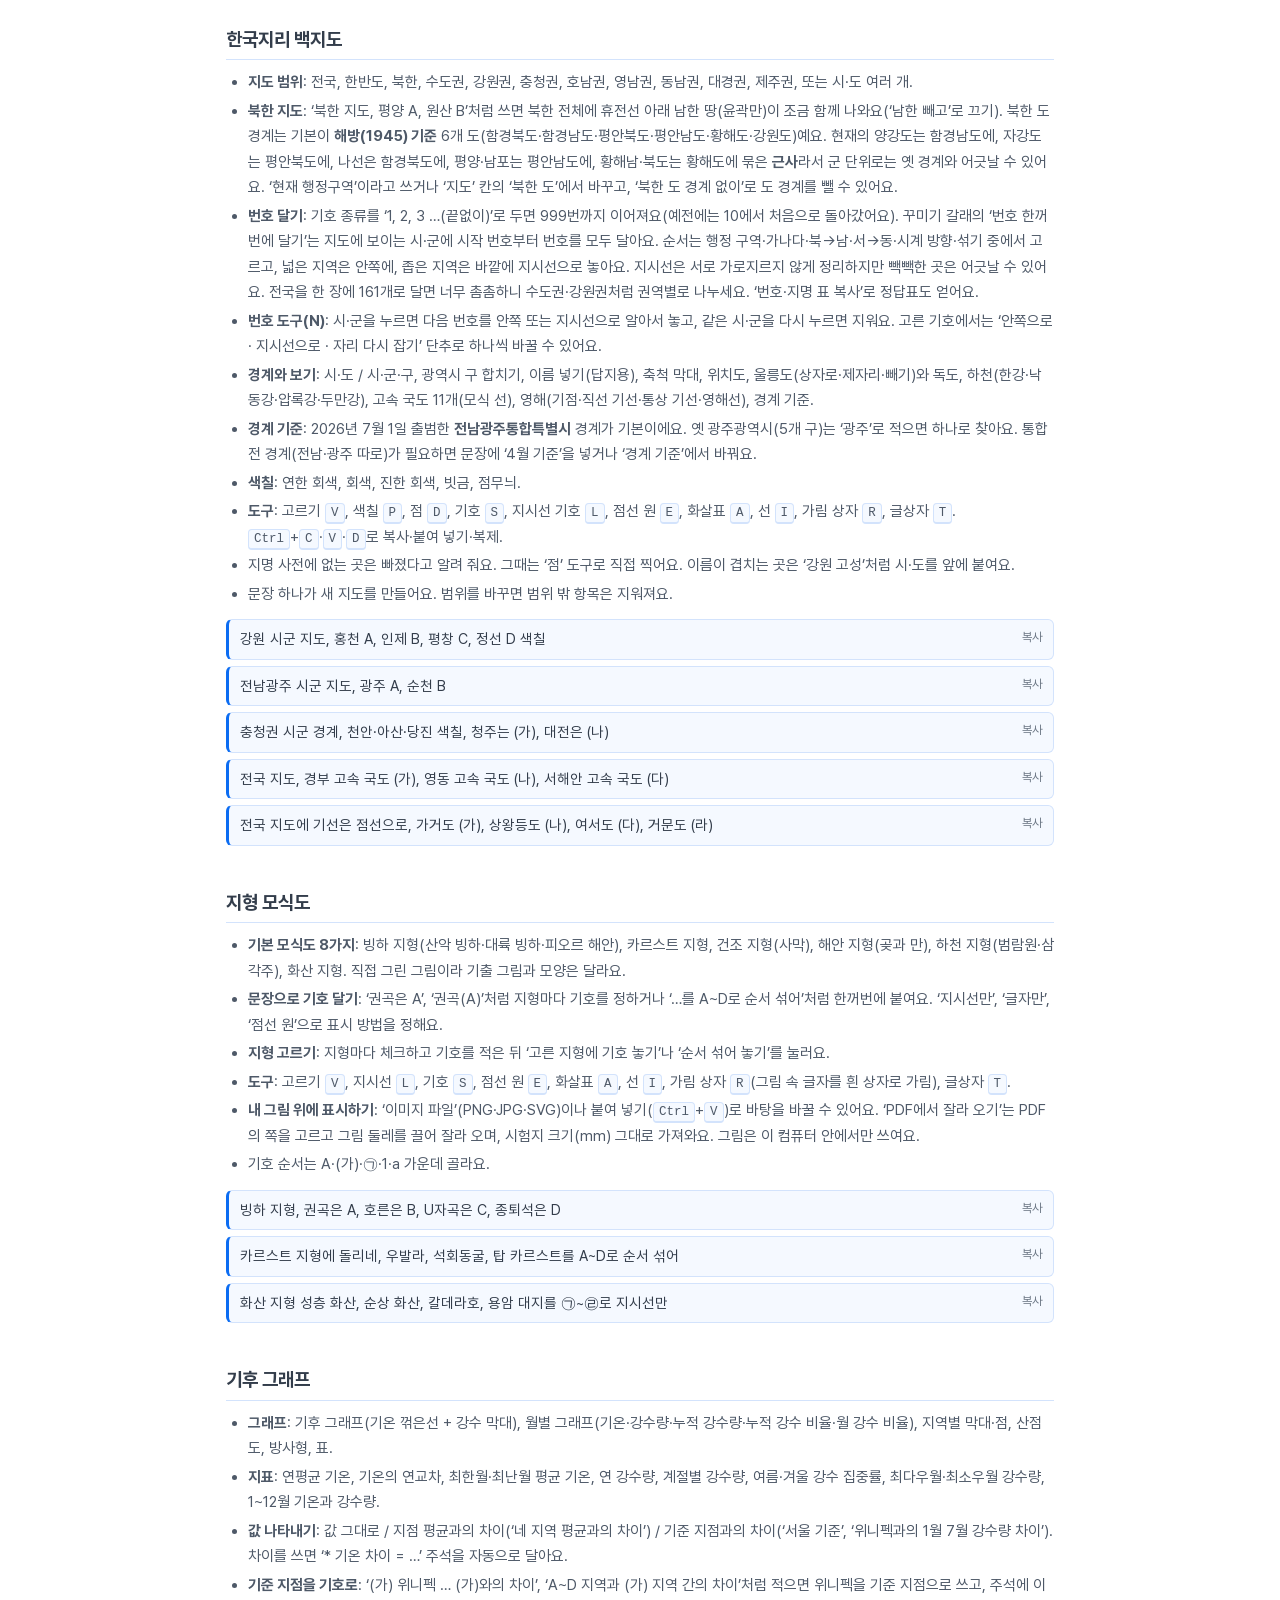
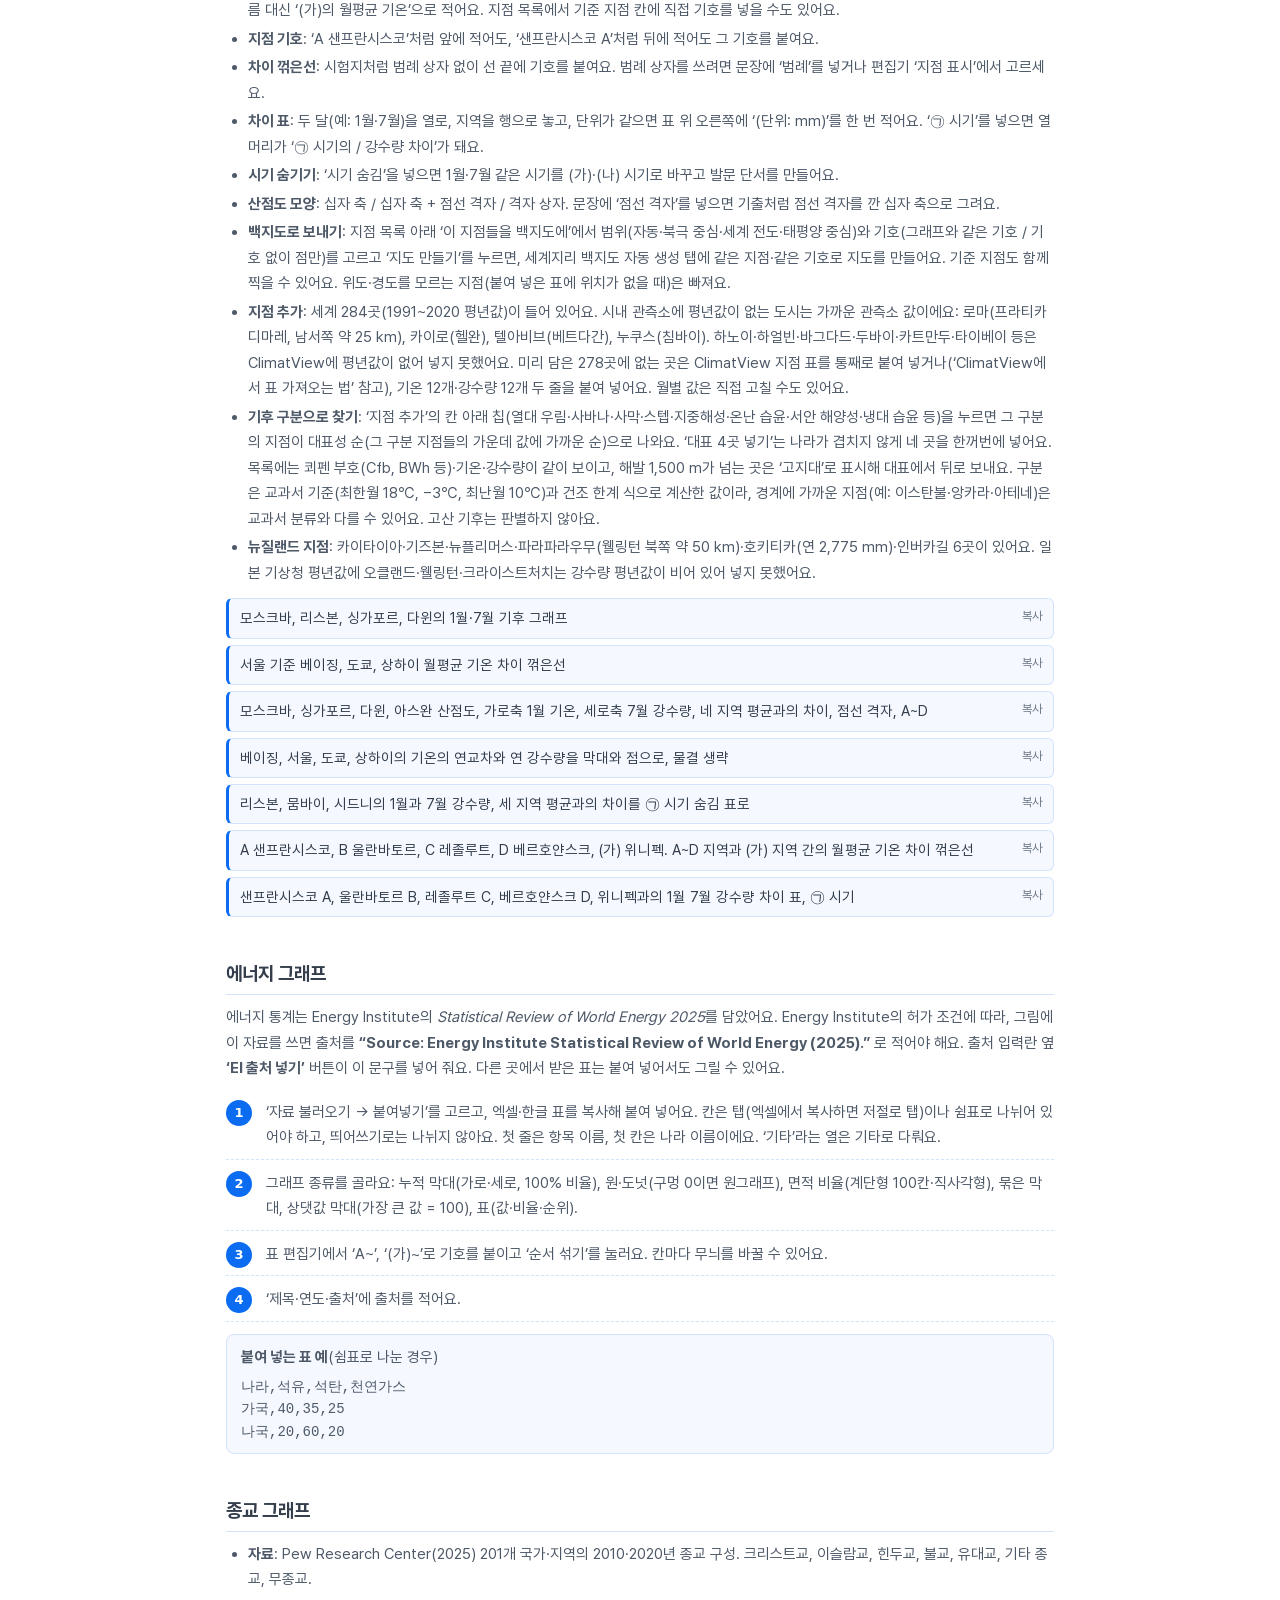
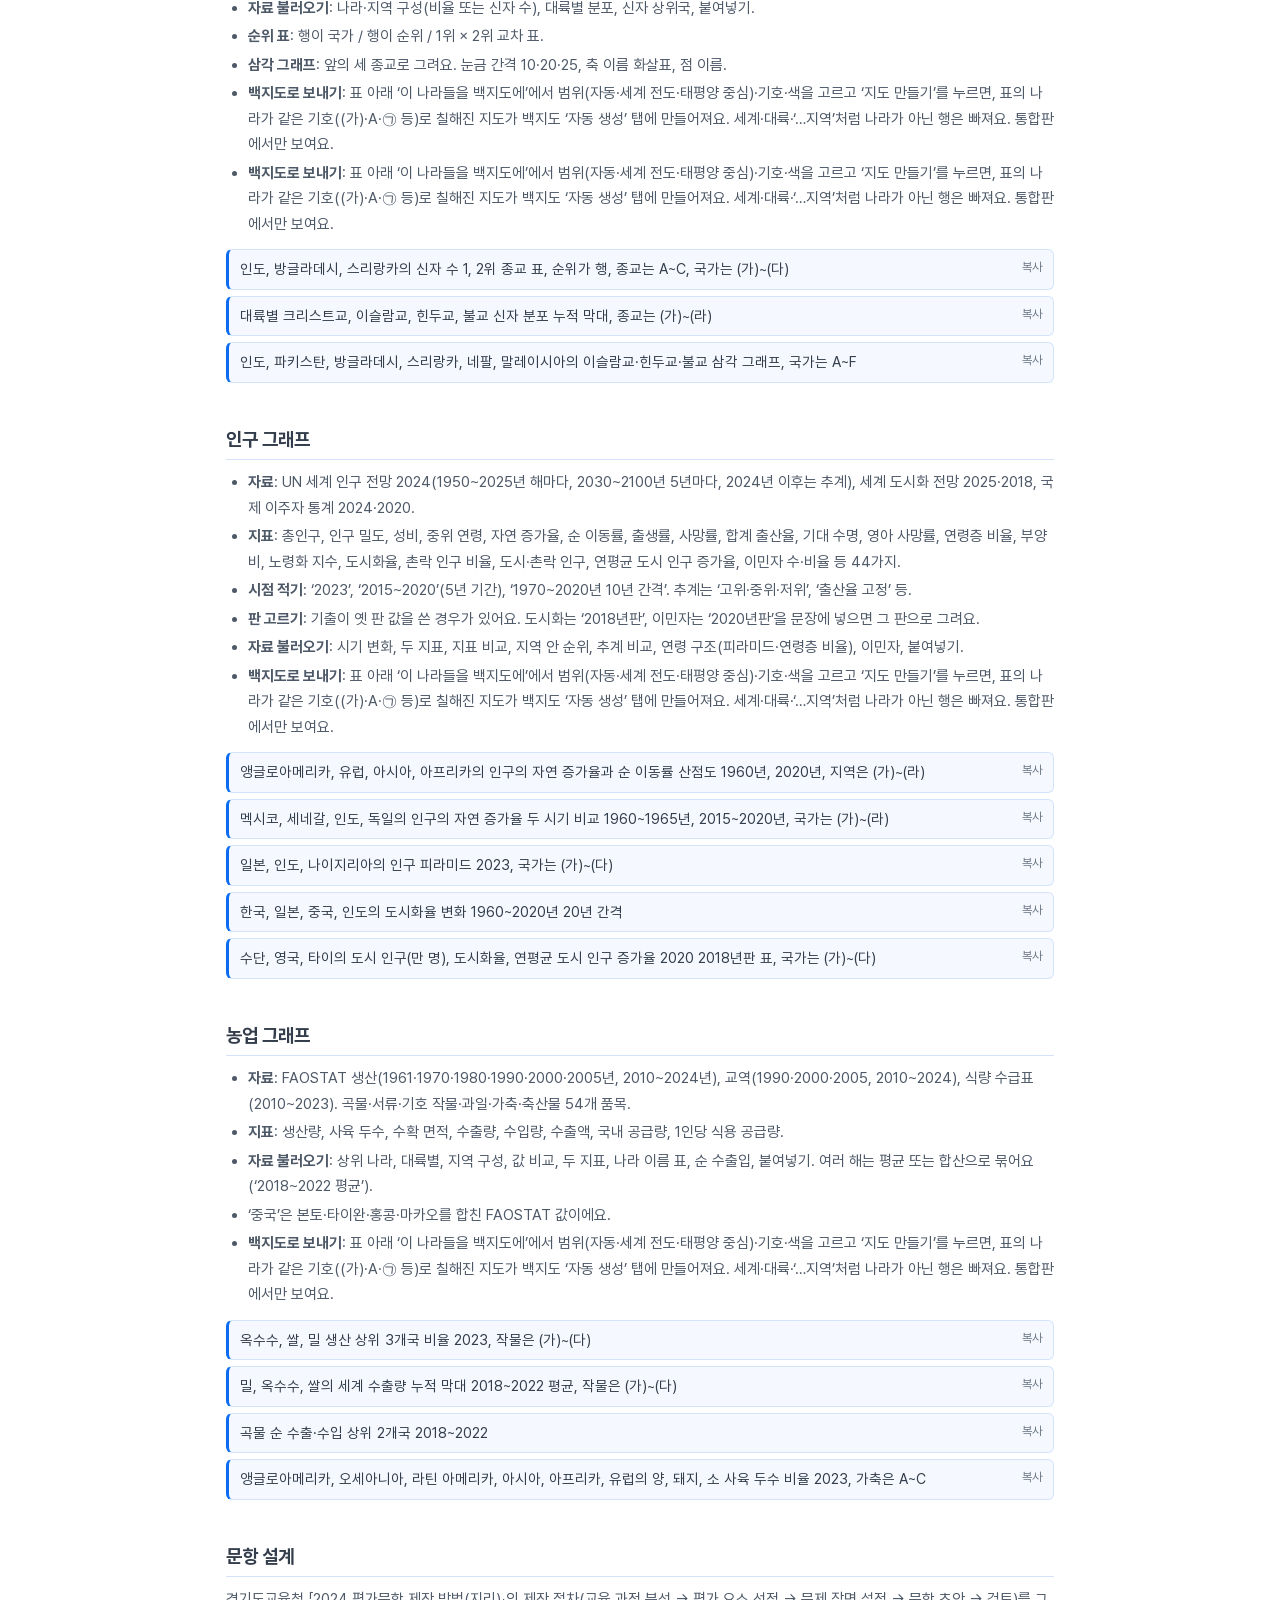
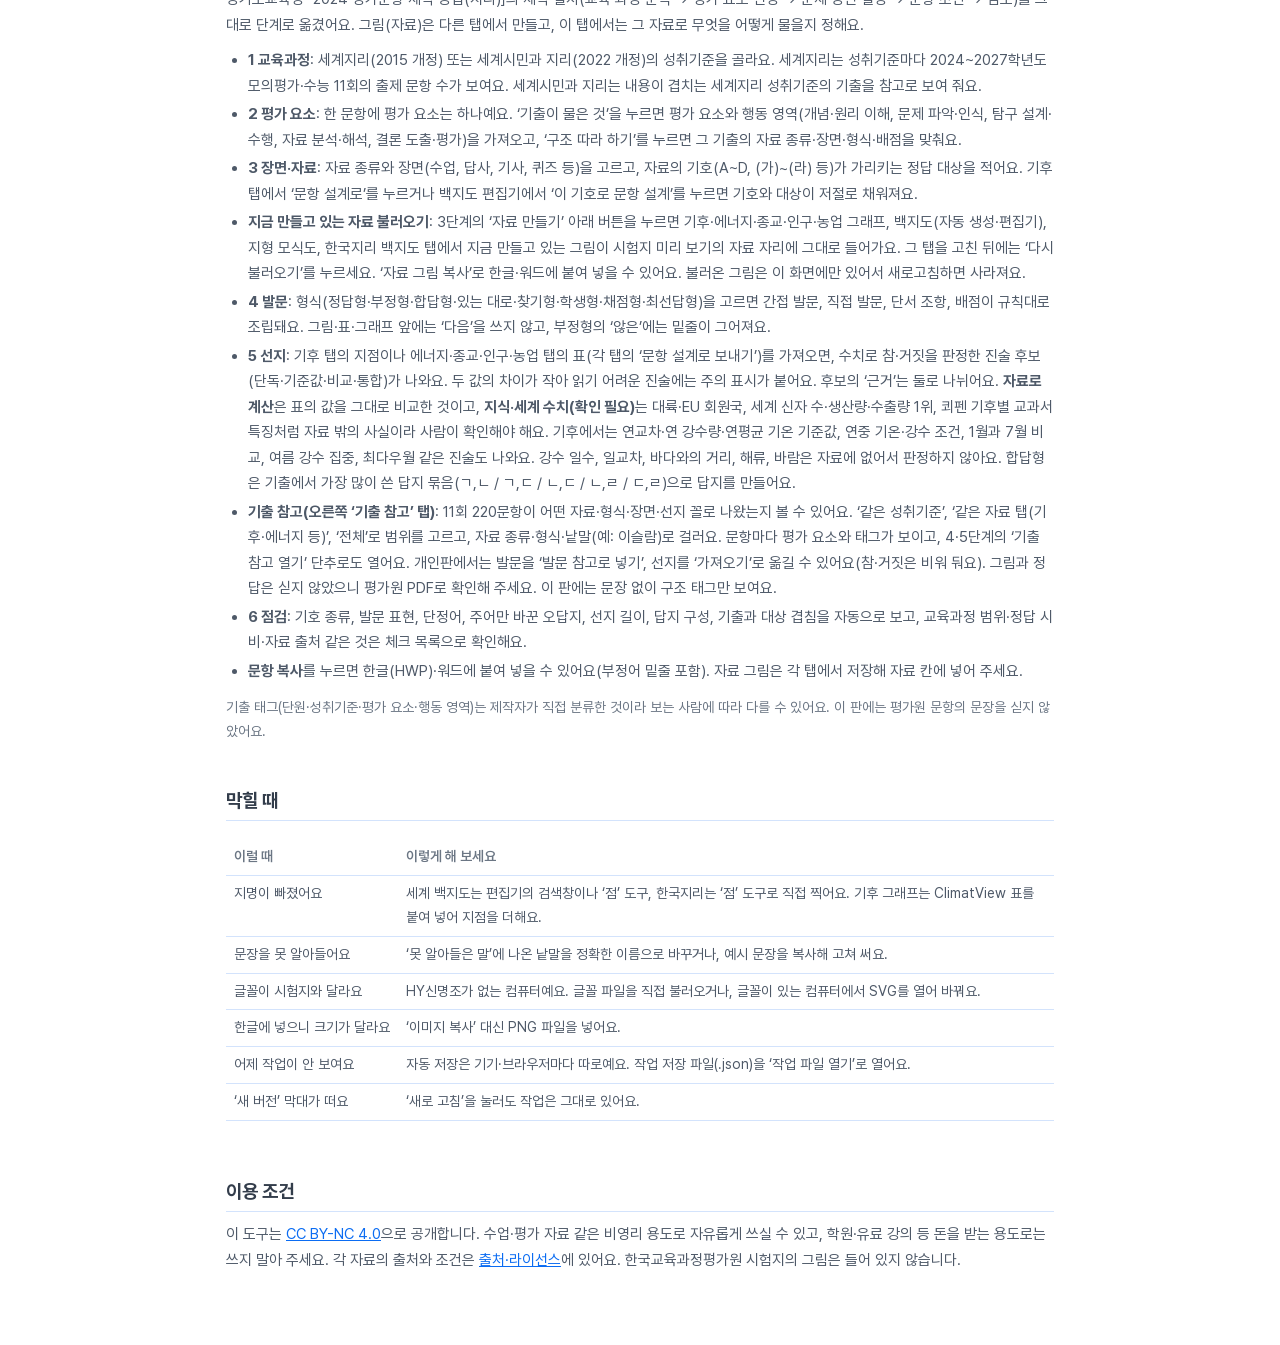
==== commit 1ab7ad28: "Add files via upload" ====
--- a/guide.html
+++ b/guide.html
@@ -6,15 +6,12 @@
 <title>사용 안내</title>
 <meta name="description" content="지리 자료 제작기로 만들 수 있는 것과 탭별 사용법">
 <link rel="icon" href="icons/icon-32.png" sizes="32x32">
+<link rel="stylesheet" href="css/tokens.css">
+<link rel="stylesheet" href="css/fonts.css">
+<link rel="stylesheet" href="css/doc.css">
 <style>
-:root{--bg:#f8f8f6;--ink:#1b1d20;--muted:#5d636a;--line:#d8d9d4;--acc:#c3193f;--chip:#ecedea;--card:#ffffff}
-@media (prefers-color-scheme: dark){:root:not([data-theme="light"]){--bg:#1c1e21;--ink:#e6e7e9;--muted:#a1a6ad;--line:#2f3338;--acc:#ff7390;--chip:#2a2d31;--card:#23262a;color-scheme:dark}}
-:root[data-theme="dark"]{--bg:#1c1e21;--ink:#e6e7e9;--muted:#a1a6ad;--line:#2f3338;--acc:#ff7390;--chip:#2a2d31;--card:#23262a;color-scheme:dark}
 *{box-sizing:border-box}
-body{margin:0;background:var(--bg);color:var(--ink);font:15px/1.7 "IBM Plex Sans KR","Apple SD Gothic Neo","Malgun Gothic",system-ui,sans-serif}
 main{max-width:860px;margin:0 auto;padding:28px 16px 64px}
-h1{font:700 26px/1.3 "Noto Serif KR","HY신명조",Batang,serif;margin:0 0 6px}
-h2{font:700 19px/1.4 "Noto Serif KR","HY신명조",Batang,serif;margin:44px 0 10px;padding-bottom:6px;border-bottom:1px solid var(--line);scroll-margin-top:12px}
 h3{font-size:15.5px;margin:22px 0 6px}
 p{margin:6px 0 10px}
 p.lead{color:var(--muted);margin:0 0 8px}
--- a/css/tokens.css
+++ b/css/tokens.css
@@ -0,0 +1,31 @@
+/* 디자인 토큰: 색·글자 크기·간격·모서리는 여기 한 곳에서만 정한다.
+   색표: 메인 파랑 · 연한 파랑 · 글자 회색. 이 밖의 색은 쓰지 않는다(build.py 의 색 검사가 확인). */
+:root{
+  /* 파랑 계열(진하기만 다름) */
+  --c-blue:#0B6CF2;        /* 메인 */
+  --c-blue-dark:#0857C3;   /* 누른 상태·강조 글자 */
+  --c-blue-deep:#063F8E;   /* 가장 진한 파랑 */
+  --c-blue-mid:#8DBAF9;    /* 테두리 강조 */
+  --c-blue-line:#D3E3FC;   /* 구분선 */
+  --c-blue-soft:#E8F1FE;   /* 연한 파랑: 선택·강조 바탕 */
+  --c-blue-wash:#F5F9FF;   /* 아주 연한 파랑: 화면 바탕 */
+  --c-white:#FFFFFF;
+  /* 글자 회색 */
+  --c-tx-1:#333D4B;        /* 제목 */
+  --c-tx-2:#4E5968;        /* 본문 */
+  --c-tx-3:#6B7684;        /* 설명 */
+
+  /* 글자 */
+  --font-sans:"Pretendard Variable",Pretendard,-apple-system,BlinkMacSystemFont,"Apple SD Gothic Neo","Malgun Gothic",system-ui,sans-serif;
+  --fs-title:24px;  --lh-title:1.35;   /* 제목 */
+  --fs-head:17px;   --lh-head:1.4;     /* 소제목 */
+  --fs-body:14.5px; --lh-body:1.55;    /* 본문 */
+  --fs-cap:13px;    --lh-cap:1.45;     /* 설명 */
+  --fw-title:700; --fw-head:600; --fw-body:400; --fw-strong:600;
+
+  /* 모양 */
+  --r-s:8px; --r-m:12px; --r-l:16px;
+  --sp-1:4px; --sp-2:8px; --sp-3:12px; --sp-4:16px; --sp-5:24px;
+  --shadow:0 1px 2px rgba(6,63,142,.06),0 4px 14px rgba(6,63,142,.06);
+  --focus:0 0 0 3px rgba(11,108,242,.28);
+}
--- a/css/fonts.css
+++ b/css/fonts.css
@@ -0,0 +1,4 @@
+@font-face{font-family:'Pretendard Variable';font-weight:400;font-style:normal;font-display:swap;src:url('../fonts/Pretendard-Regular.subset.woff2') format('woff2')}
+@font-face{font-family:'Pretendard Variable';font-weight:500;font-style:normal;font-display:swap;src:url('../fonts/Pretendard-Medium.subset.woff2') format('woff2')}
+@font-face{font-family:'Pretendard Variable';font-weight:600;font-style:normal;font-display:swap;src:url('../fonts/Pretendard-SemiBold.subset.woff2') format('woff2')}
+@font-face{font-family:'Pretendard Variable';font-weight:700;font-style:normal;font-display:swap;src:url('../fonts/Pretendard-Bold.subset.woff2') format('woff2')}
--- a/css/doc.css
+++ b/css/doc.css
@@ -0,0 +1,5 @@
+/* 사용 안내·출처 페이지 공통 모양 (tokens.css 와 fonts.css 를 먼저 읽는다) */
+:root{--bg:var(--c-white);--ink:var(--c-tx-1);--muted:var(--c-tx-3);--line:var(--c-blue-line);--acc:var(--c-blue);--chip:var(--c-blue-soft);--card:var(--c-blue-wash)}
+body{margin:0;background:var(--bg);color:var(--c-tx-2);font:var(--fw-body) 15px/1.7 var(--font-sans);-webkit-font-smoothing:antialiased}
+h1{font:var(--fw-title) var(--fs-title)/var(--lh-title) var(--font-sans);color:var(--c-tx-1);margin:0 0 6px;letter-spacing:-.02em}
+h2{font:var(--fw-title) 19px/1.4 var(--font-sans);color:var(--c-tx-1);margin:44px 0 10px;padding-bottom:6px;border-bottom:1px solid var(--line);scroll-margin-top:12px}
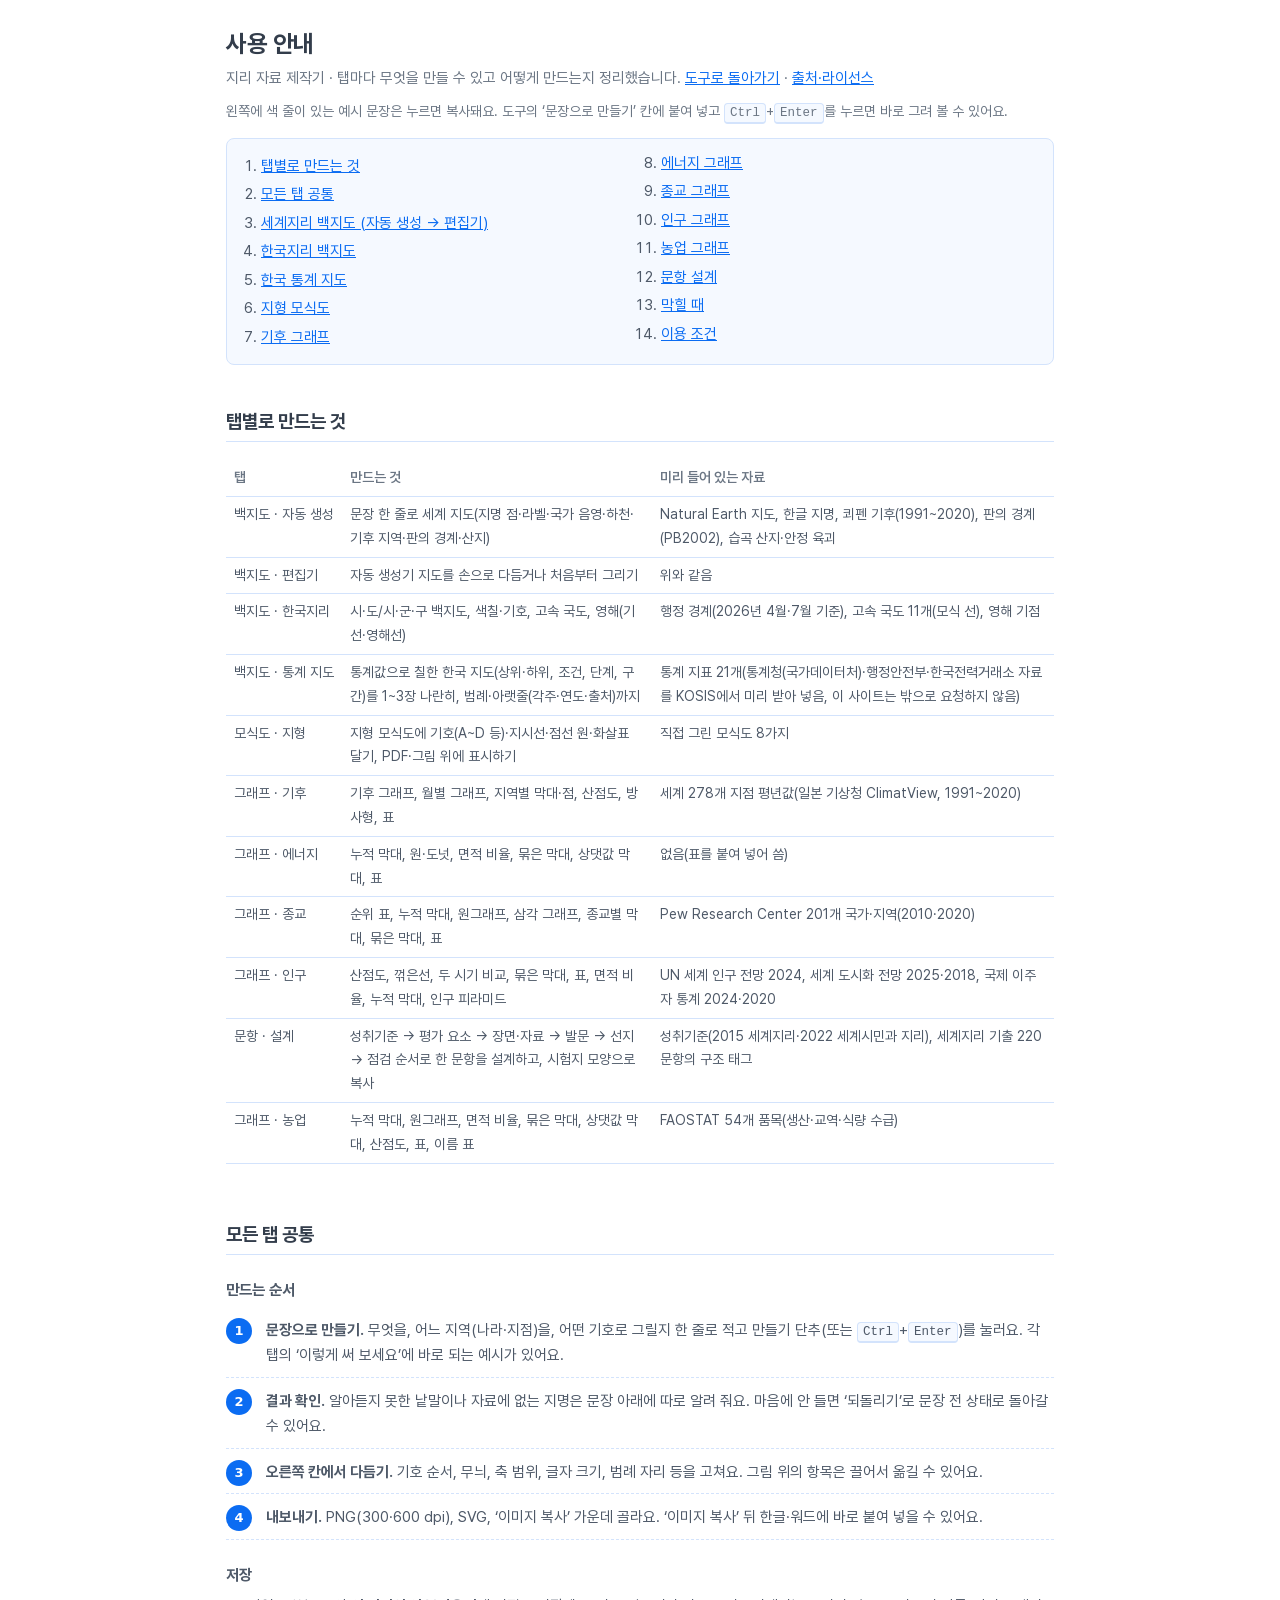
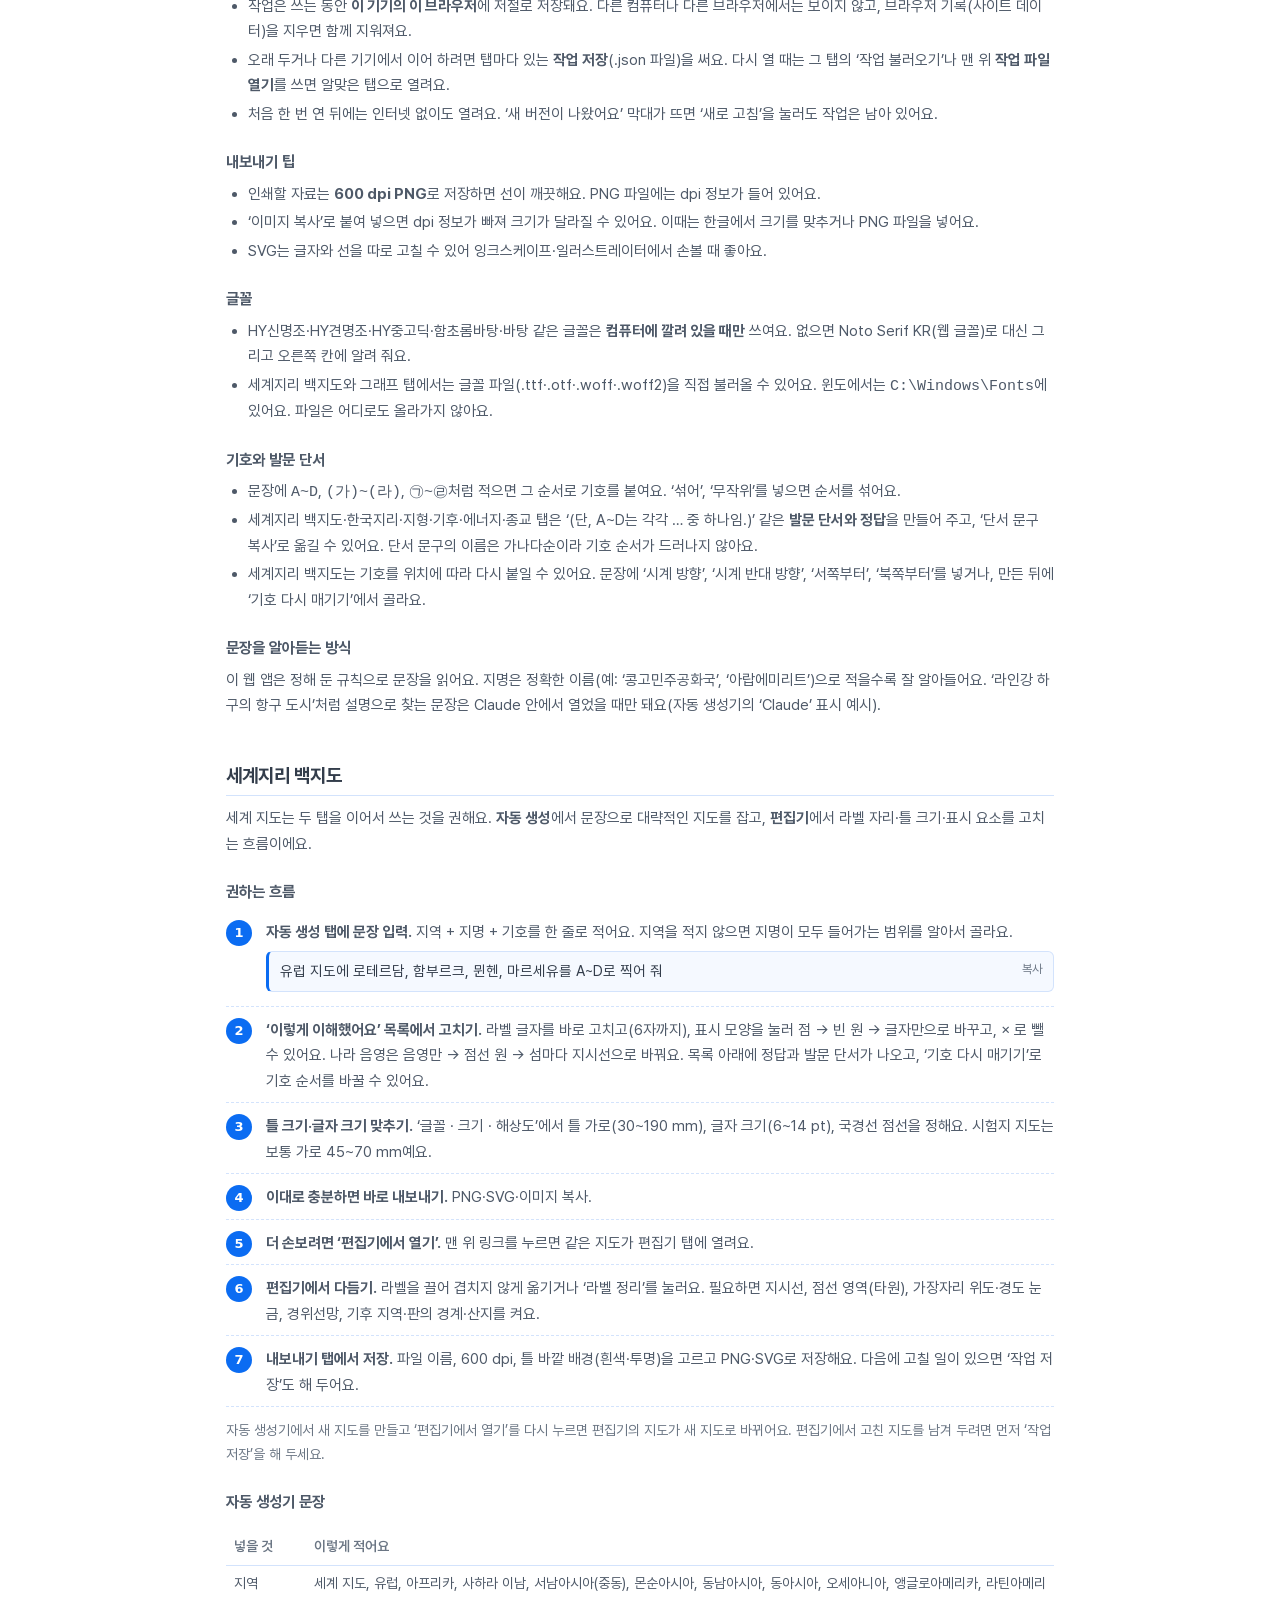
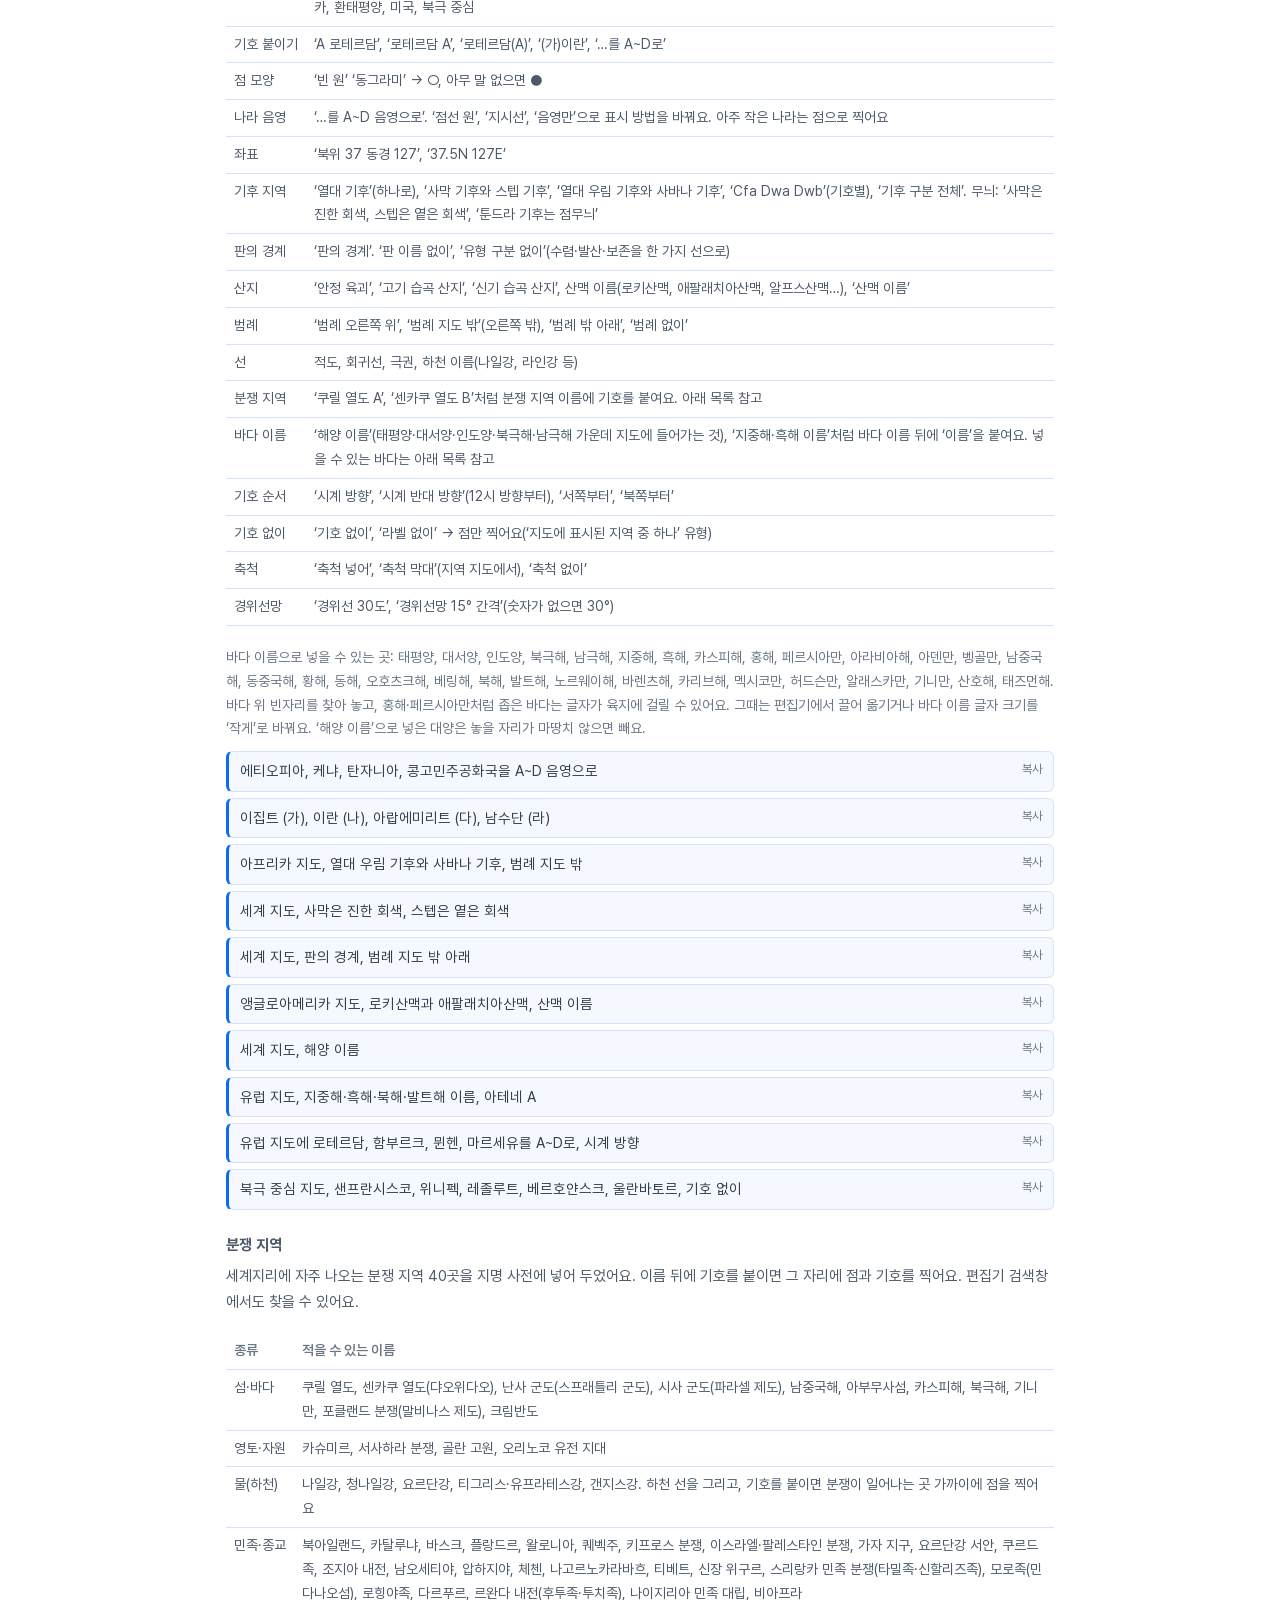
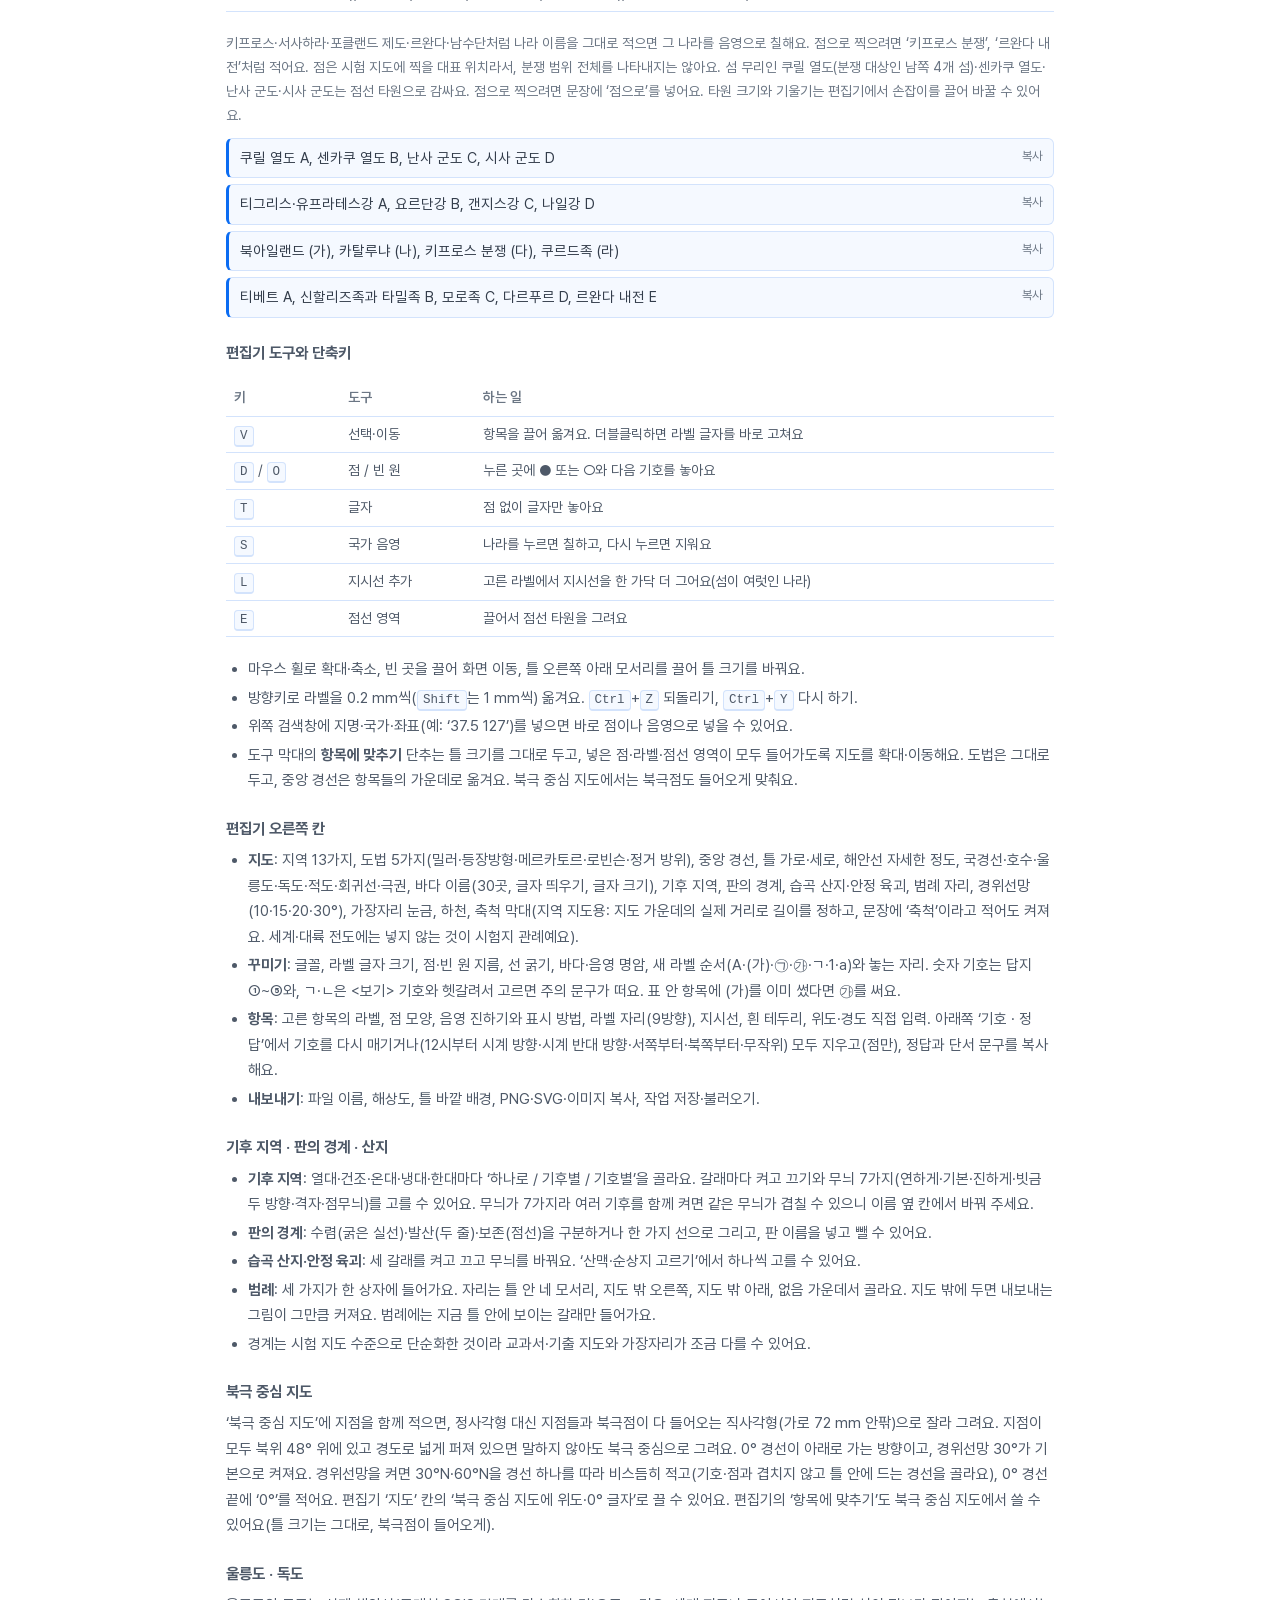
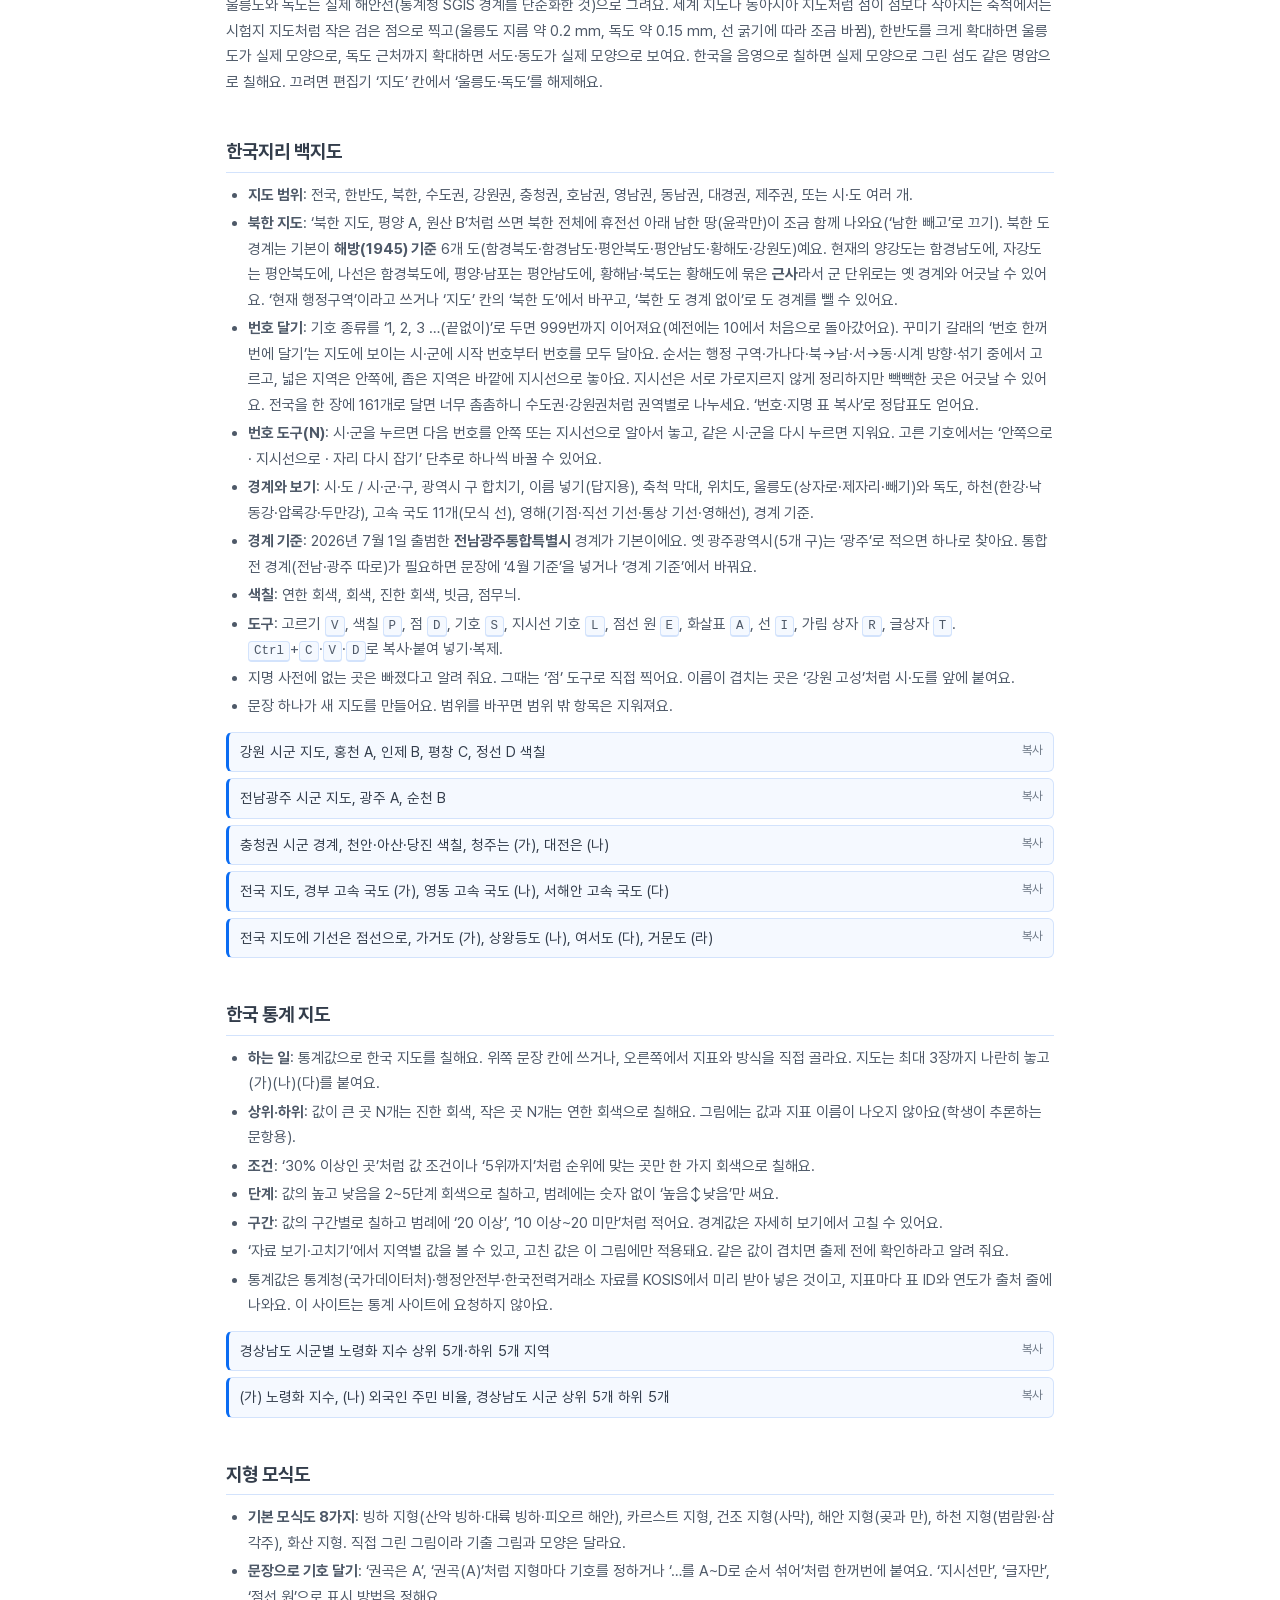
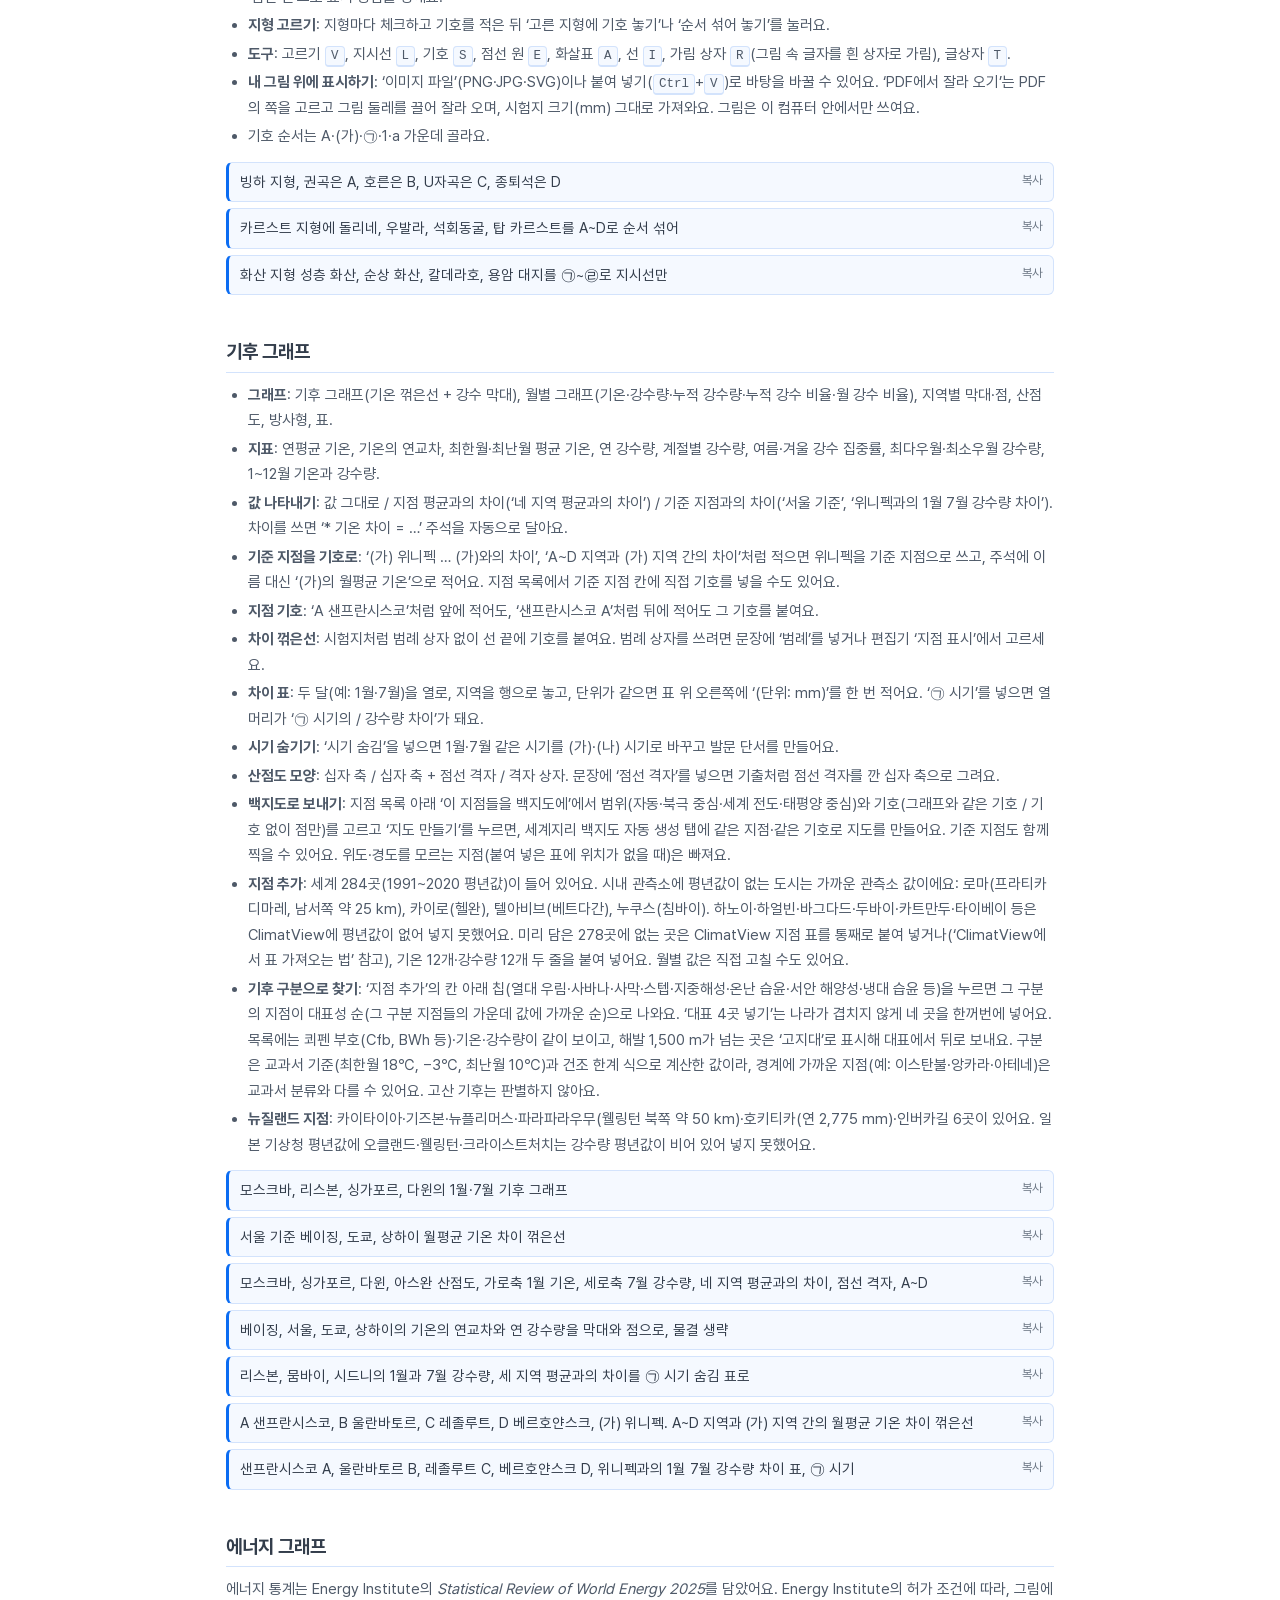
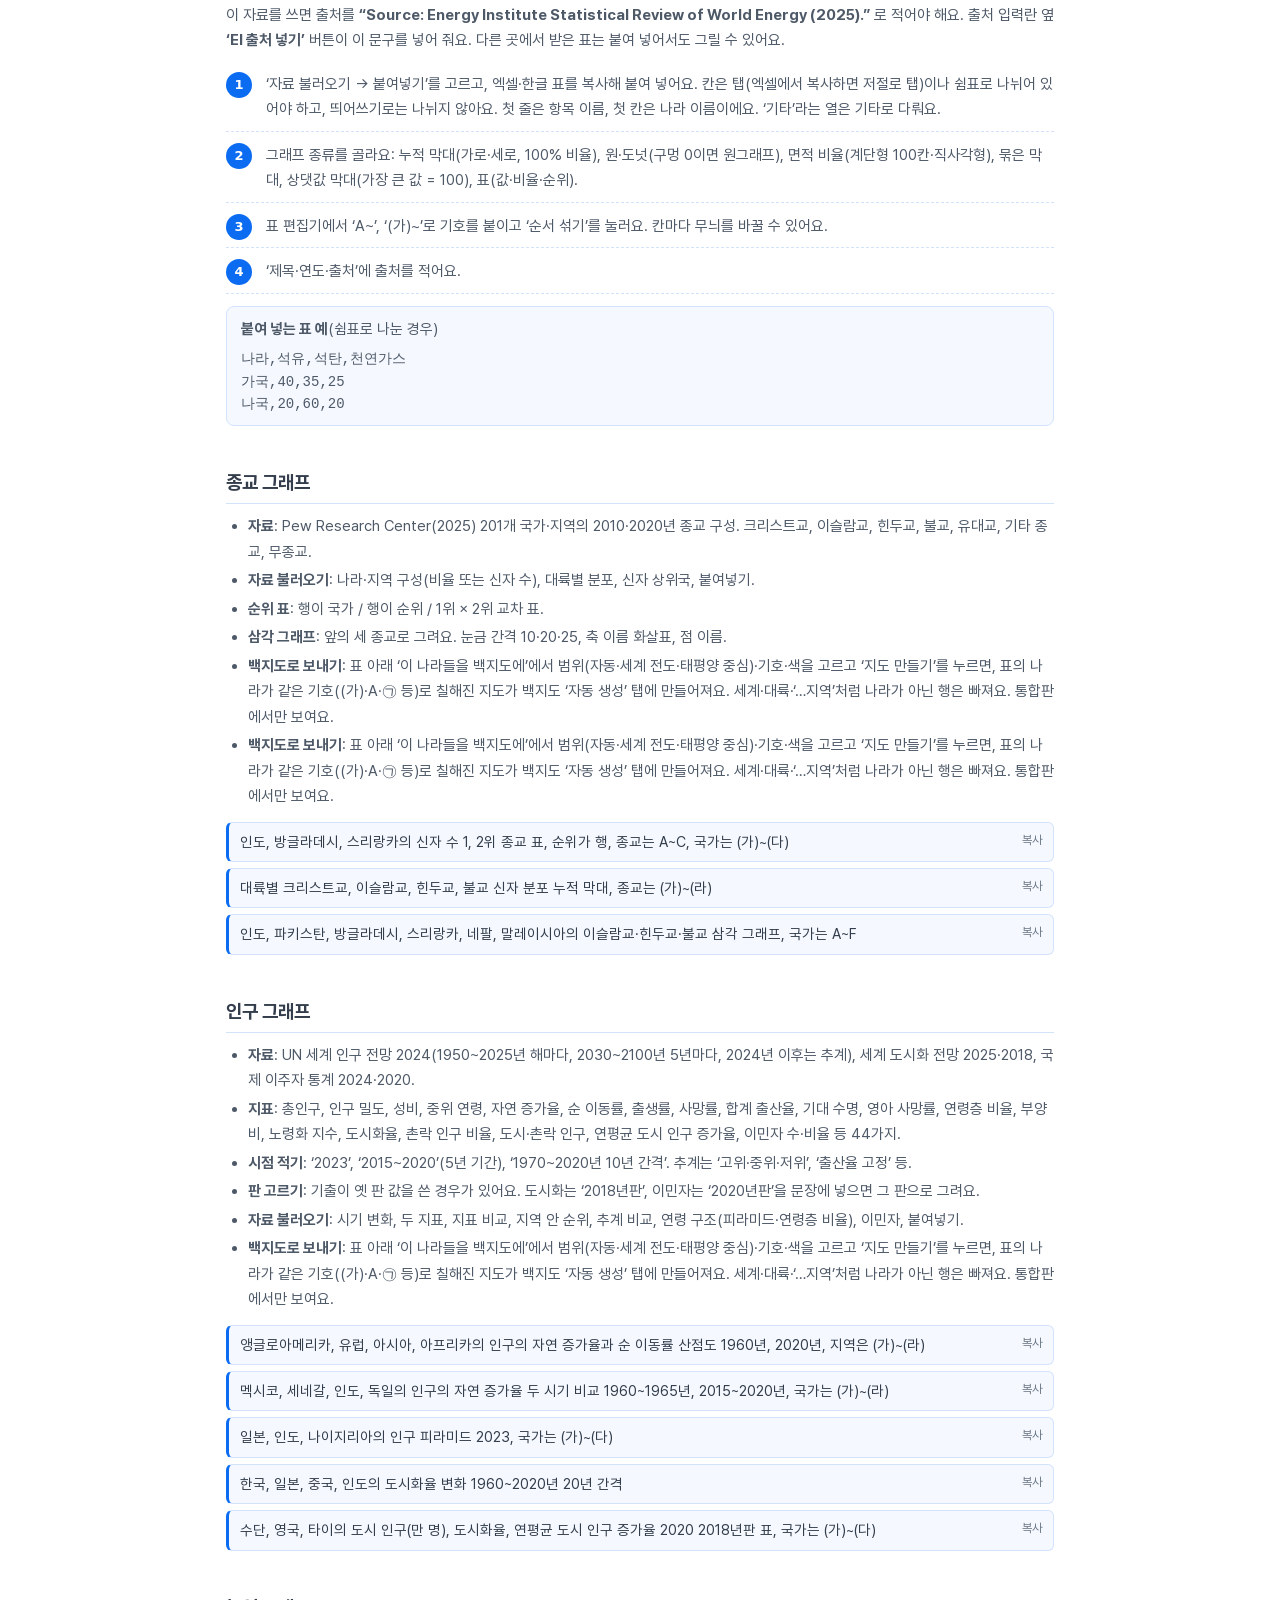
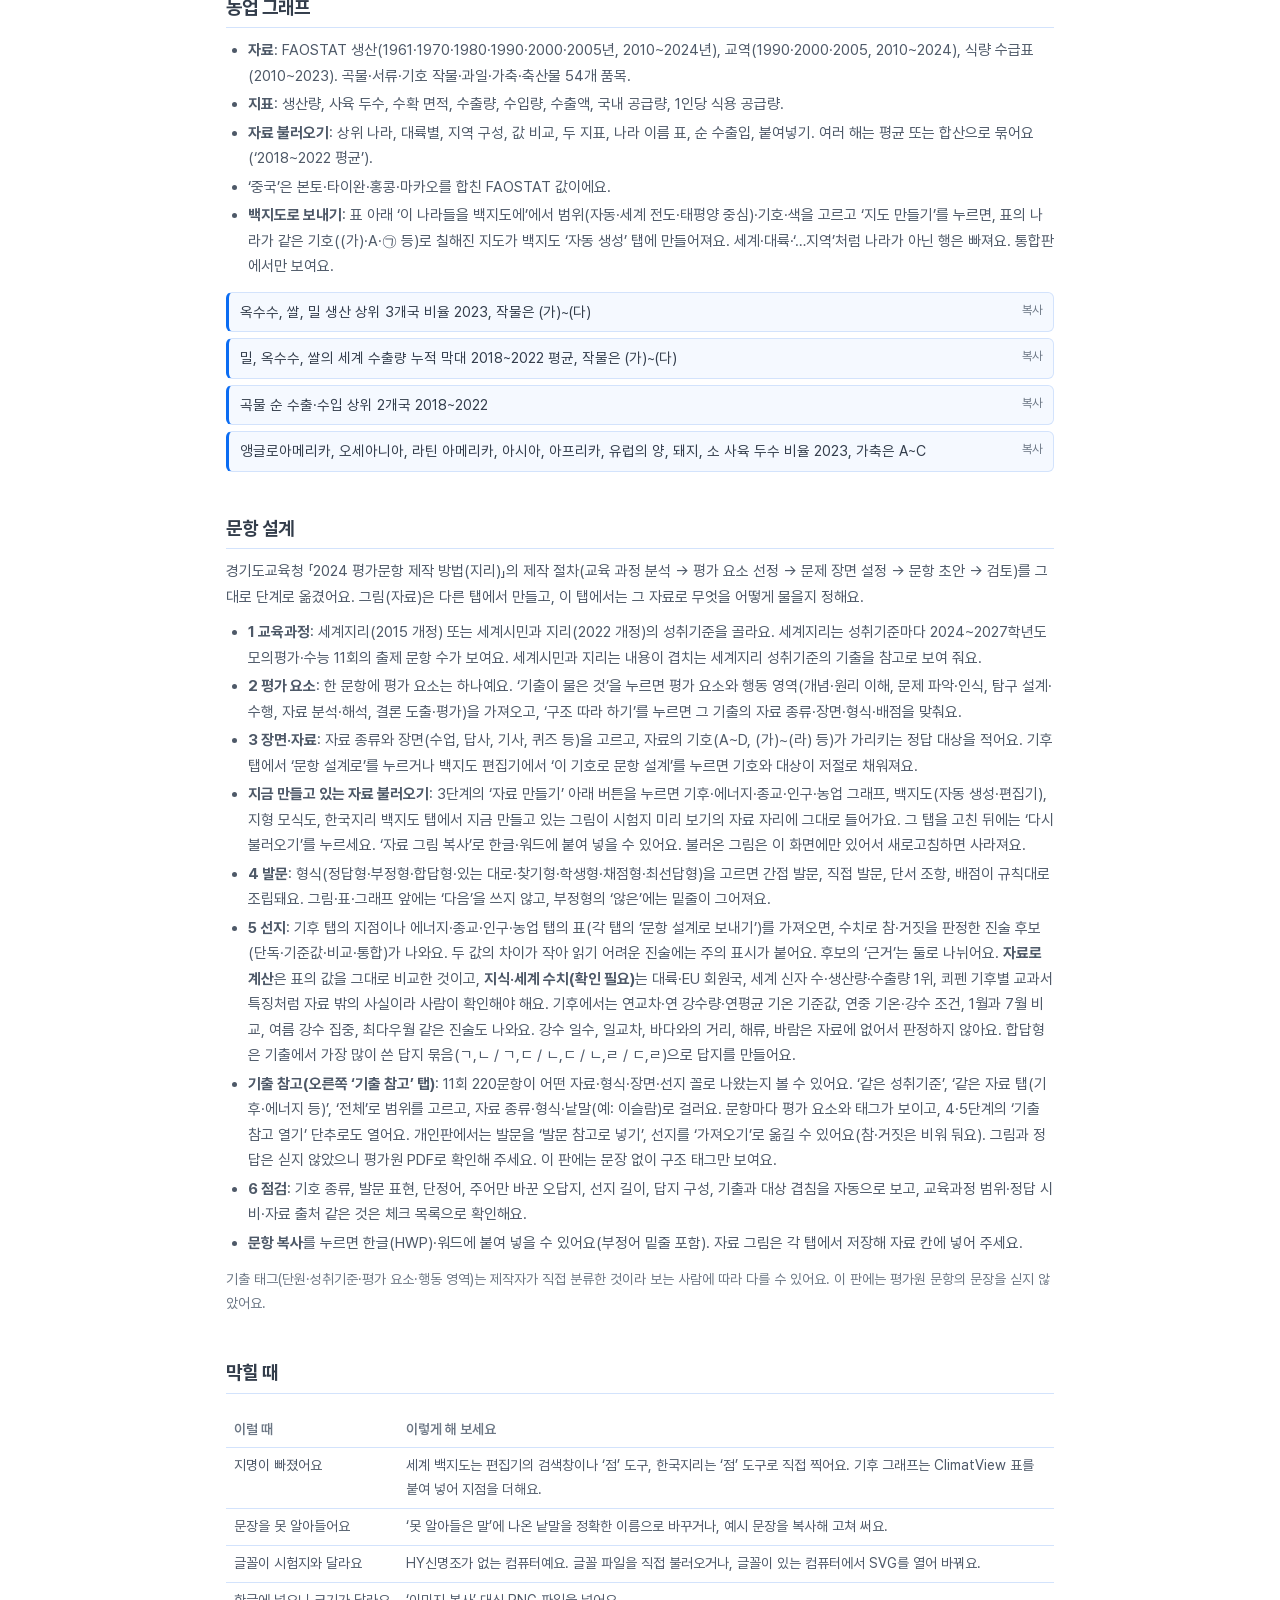
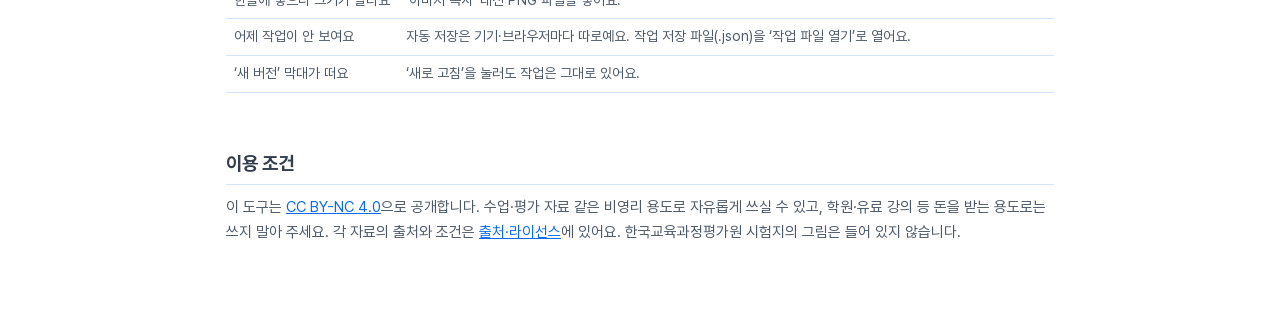
==== commit d122b98d: "docs: ver 1.6 — 한국 통계 지도 README·사용 안내, 광주 단독 낱말 해석, TASKS 묶음 7 기록 - 문장에서 '광주'는 4월 기준에서 광주광역시(29), 7월" ====
--- a/guide.html
+++ b/guide.html
@@ -49,6 +49,7 @@
 <li><a href="#common">모든 탭 공통</a></li>
 <li><a href="#map">세계지리 백지도 (자동 생성 → 편집기)</a></li>
 <li><a href="#kmap">한국지리 백지도</a></li>
+<li><a href="#kstat">한국 통계 지도</a></li>
 <li><a href="#landform">지형 모식도</a></li>
 <li><a href="#climate">기후 그래프</a></li>
 <li><a href="#energy">에너지 그래프</a></li>
@@ -66,6 +67,7 @@
 <tr><td>백지도 · 자동 생성</td><td>문장 한 줄로 세계 지도(지명 점·라벨·국가 음영·하천·기후 지역·판의 경계·산지)</td><td>Natural Earth 지도, 한글 지명, 쾨펜 기후(1991~2020), 판의 경계(PB2002), 습곡 산지·안정 육괴</td></tr>
 <tr><td>백지도 · 편집기</td><td>자동 생성기 지도를 손으로 다듬거나 처음부터 그리기</td><td>위와 같음</td></tr>
 <tr><td>백지도 · 한국지리</td><td>시·도/시·군·구 백지도, 색칠·기호, 고속 국도, 영해(기선·영해선)</td><td>행정 경계(2026년 4월·7월 기준), 고속 국도 11개(모식 선), 영해 기점</td></tr>
+<tr><td>백지도 · 통계 지도</td><td>통계값으로 칠한 한국 지도(상위·하위, 조건, 단계, 구간)를 1~3장 나란히, 범례·아랫줄(각주·연도·출처)까지</td><td>통계 지표 21개(통계청(국가데이터처)·행정안전부·한국전력거래소 자료를 KOSIS에서 미리 받아 넣음, 이 사이트는 밖으로 요청하지 않음)</td></tr>
 <tr><td>모식도 · 지형</td><td>지형 모식도에 기호(A~D 등)·지시선·점선 원·화살표 달기, PDF·그림 위에 표시하기</td><td>직접 그린 모식도 8가지</td></tr>
 <tr><td>그래프 · 기후</td><td>기후 그래프, 월별 그래프, 지역별 막대·점, 산점도, 방사형, 표</td><td>세계 278개 지점 평년값(일본 기상청 ClimatView, 1991~2020)</td></tr>
 <tr><td>그래프 · 에너지</td><td>누적 막대, 원·도넛, 면적 비율, 묶은 막대, 상댓값 막대, 표</td><td>없음(표를 붙여 넣어 씀)</td></tr>
@@ -236,6 +238,19 @@
 <button class="ex" type="button">전국 지도, 경부 고속 국도 (가), 영동 고속 국도 (나), 서해안 고속 국도 (다)</button>
 <button class="ex" type="button">전국 지도에 기선은 점선으로, 가거도 (가), 상왕등도 (나), 여서도 (다), 거문도 (라)</button>
 
+<h2 id="kstat">한국 통계 지도</h2>
+<ul>
+<li><b>하는 일</b>: 통계값으로 한국 지도를 칠해요. 위쪽 문장 칸에 쓰거나, 오른쪽에서 지표와 방식을 직접 골라요. 지도는 최대 3장까지 나란히 놓고 (가)(나)(다)를 붙여요.</li>
+<li><b>상위·하위</b>: 값이 큰 곳 N개는 진한 회색, 작은 곳 N개는 연한 회색으로 칠해요. 그림에는 값과 지표 이름이 나오지 않아요(학생이 추론하는 문항용).</li>
+<li><b>조건</b>: ‘30% 이상인 곳’처럼 값 조건이나 ‘5위까지’처럼 순위에 맞는 곳만 한 가지 회색으로 칠해요.</li>
+<li><b>단계</b>: 값의 높고 낮음을 2~5단계 회색으로 칠하고, 범례에는 숫자 없이 ‘높음↕낮음’만 써요.</li>
+<li><b>구간</b>: 값의 구간별로 칠하고 범례에 ‘20 이상’, ‘10 이상~20 미만’처럼 적어요. 경계값은 자세히 보기에서 고칠 수 있어요.</li>
+<li>‘자료 보기·고치기’에서 지역별 값을 볼 수 있고, 고친 값은 이 그림에만 적용돼요. 같은 값이 겹치면 출제 전에 확인하라고 알려 줘요.</li>
+<li>통계값은 통계청(국가데이터처)·행정안전부·한국전력거래소 자료를 KOSIS에서 미리 받아 넣은 것이고, 지표마다 표 ID와 연도가 출처 줄에 나와요. 이 사이트는 통계 사이트에 요청하지 않아요.</li>
+</ul>
+<button class="ex" type="button">경상남도 시군별 노령화 지수 상위 5개·하위 5개 지역</button>
+<button class="ex" type="button">(가) 노령화 지수, (나) 외국인 주민 비율, 경상남도 시군 상위 5개 하위 5개</button>
+
 <h2 id="landform">지형 모식도</h2>
 <ul>
 <li><b>기본 모식도 8가지</b>: 빙하 지형(산악 빙하·대륙 빙하·피오르 해안), 카르스트 지형, 건조 지형(사막), 해안 지형(곶과 만), 하천 지형(범람원·삼각주), 화산 지형. 직접 그린 그림이라 기출 그림과 모양은 달라요.</li>
